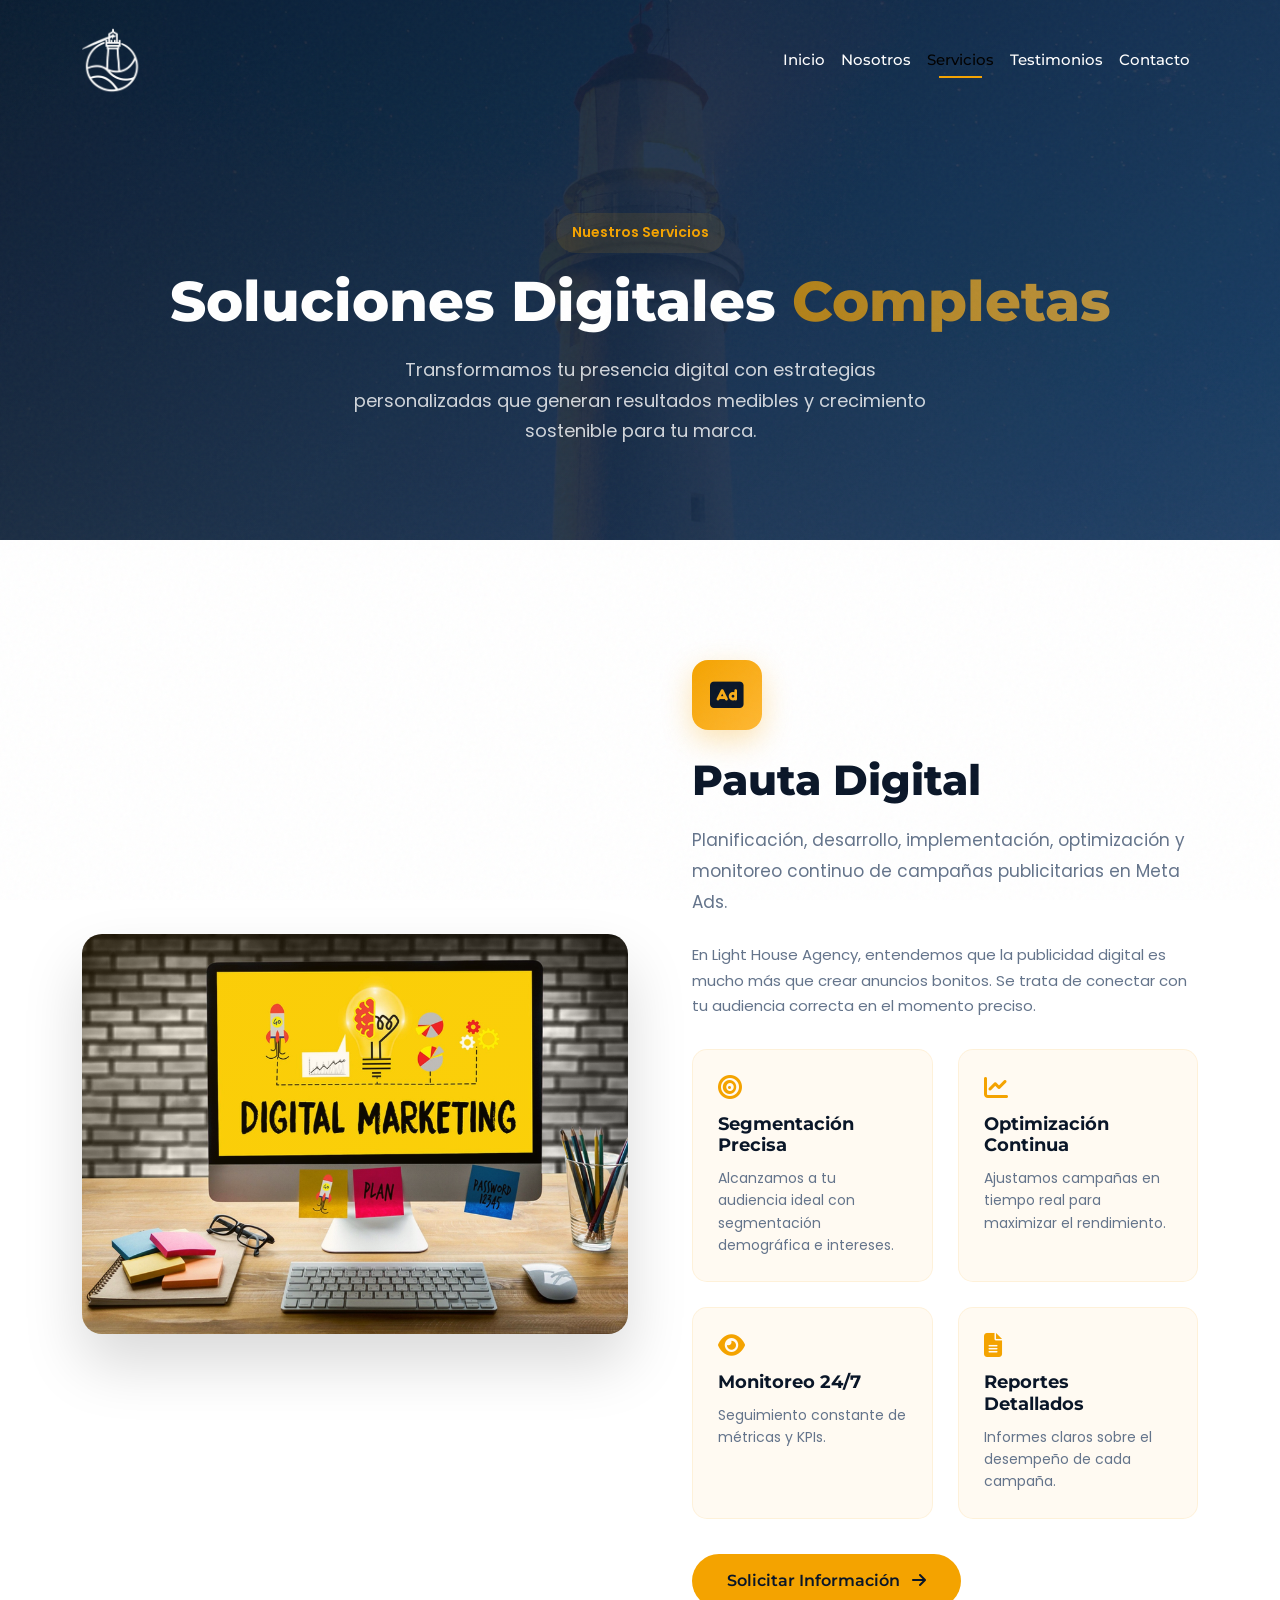
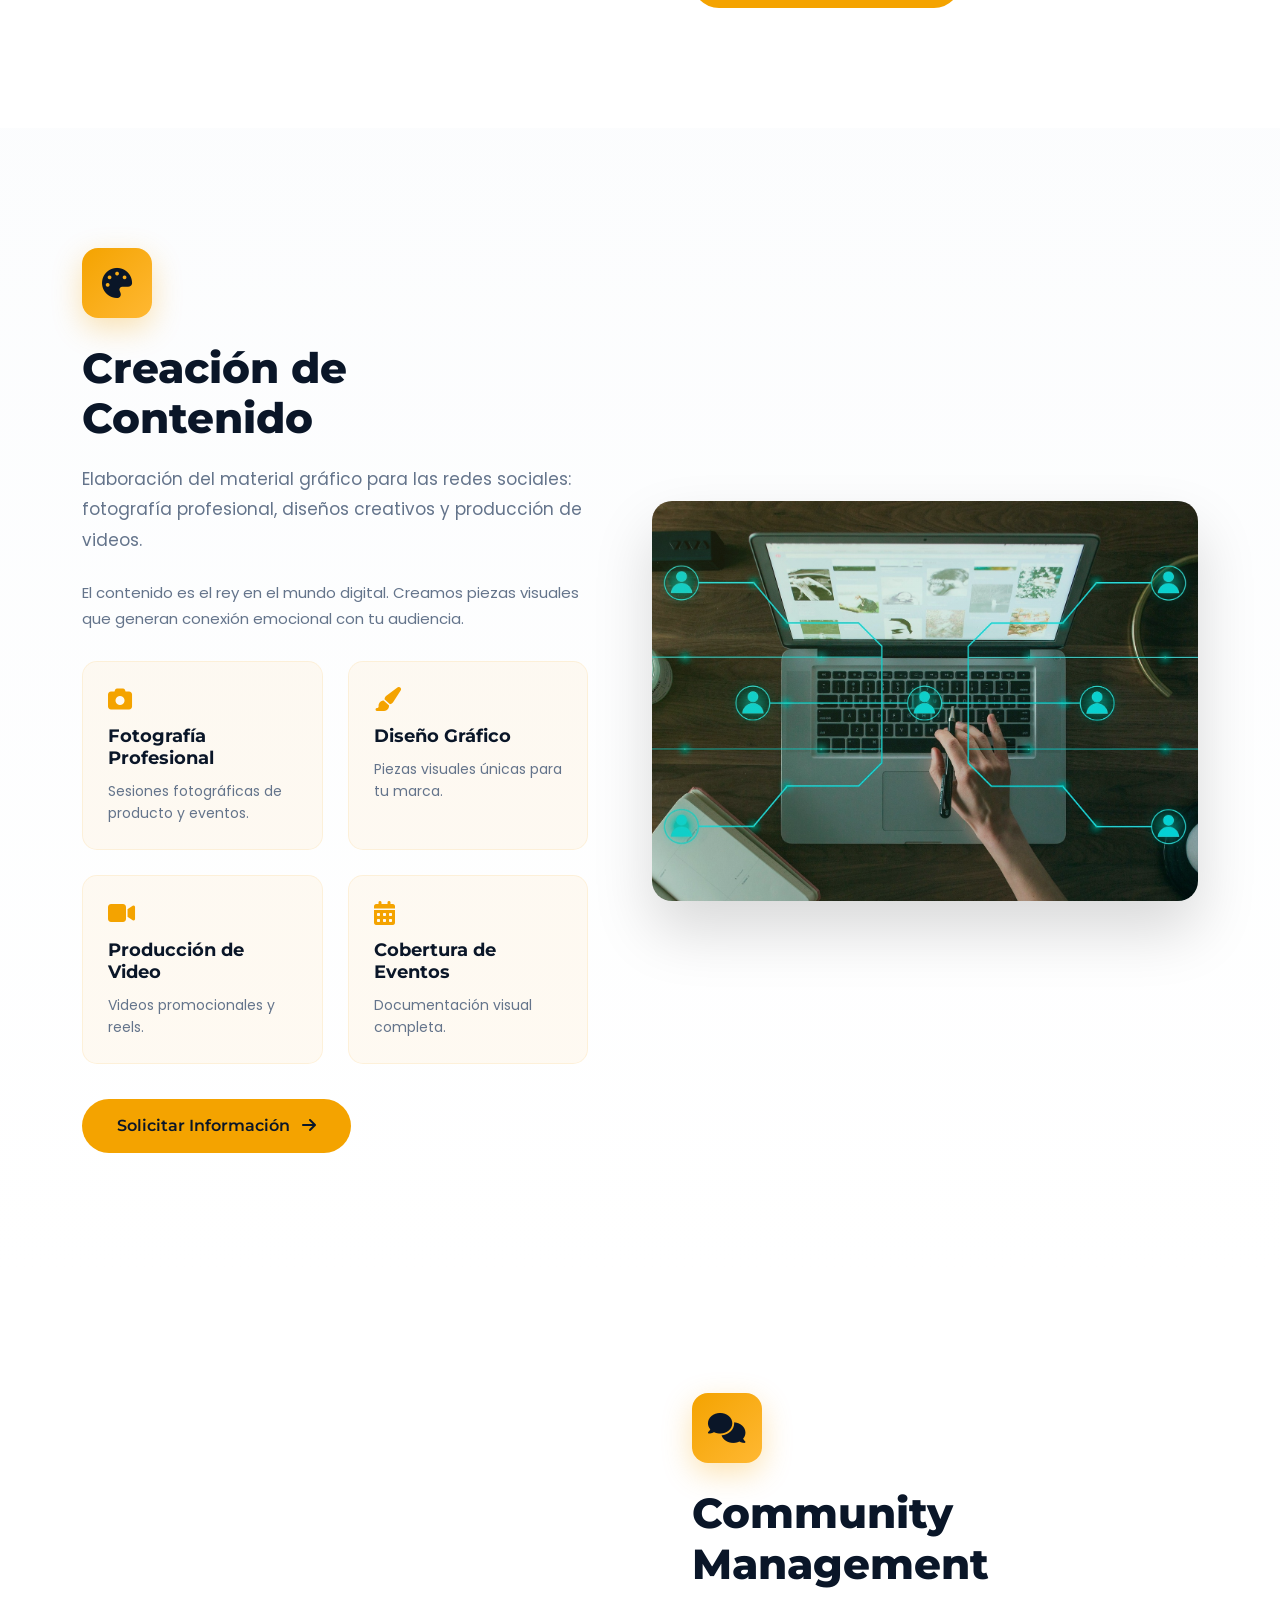
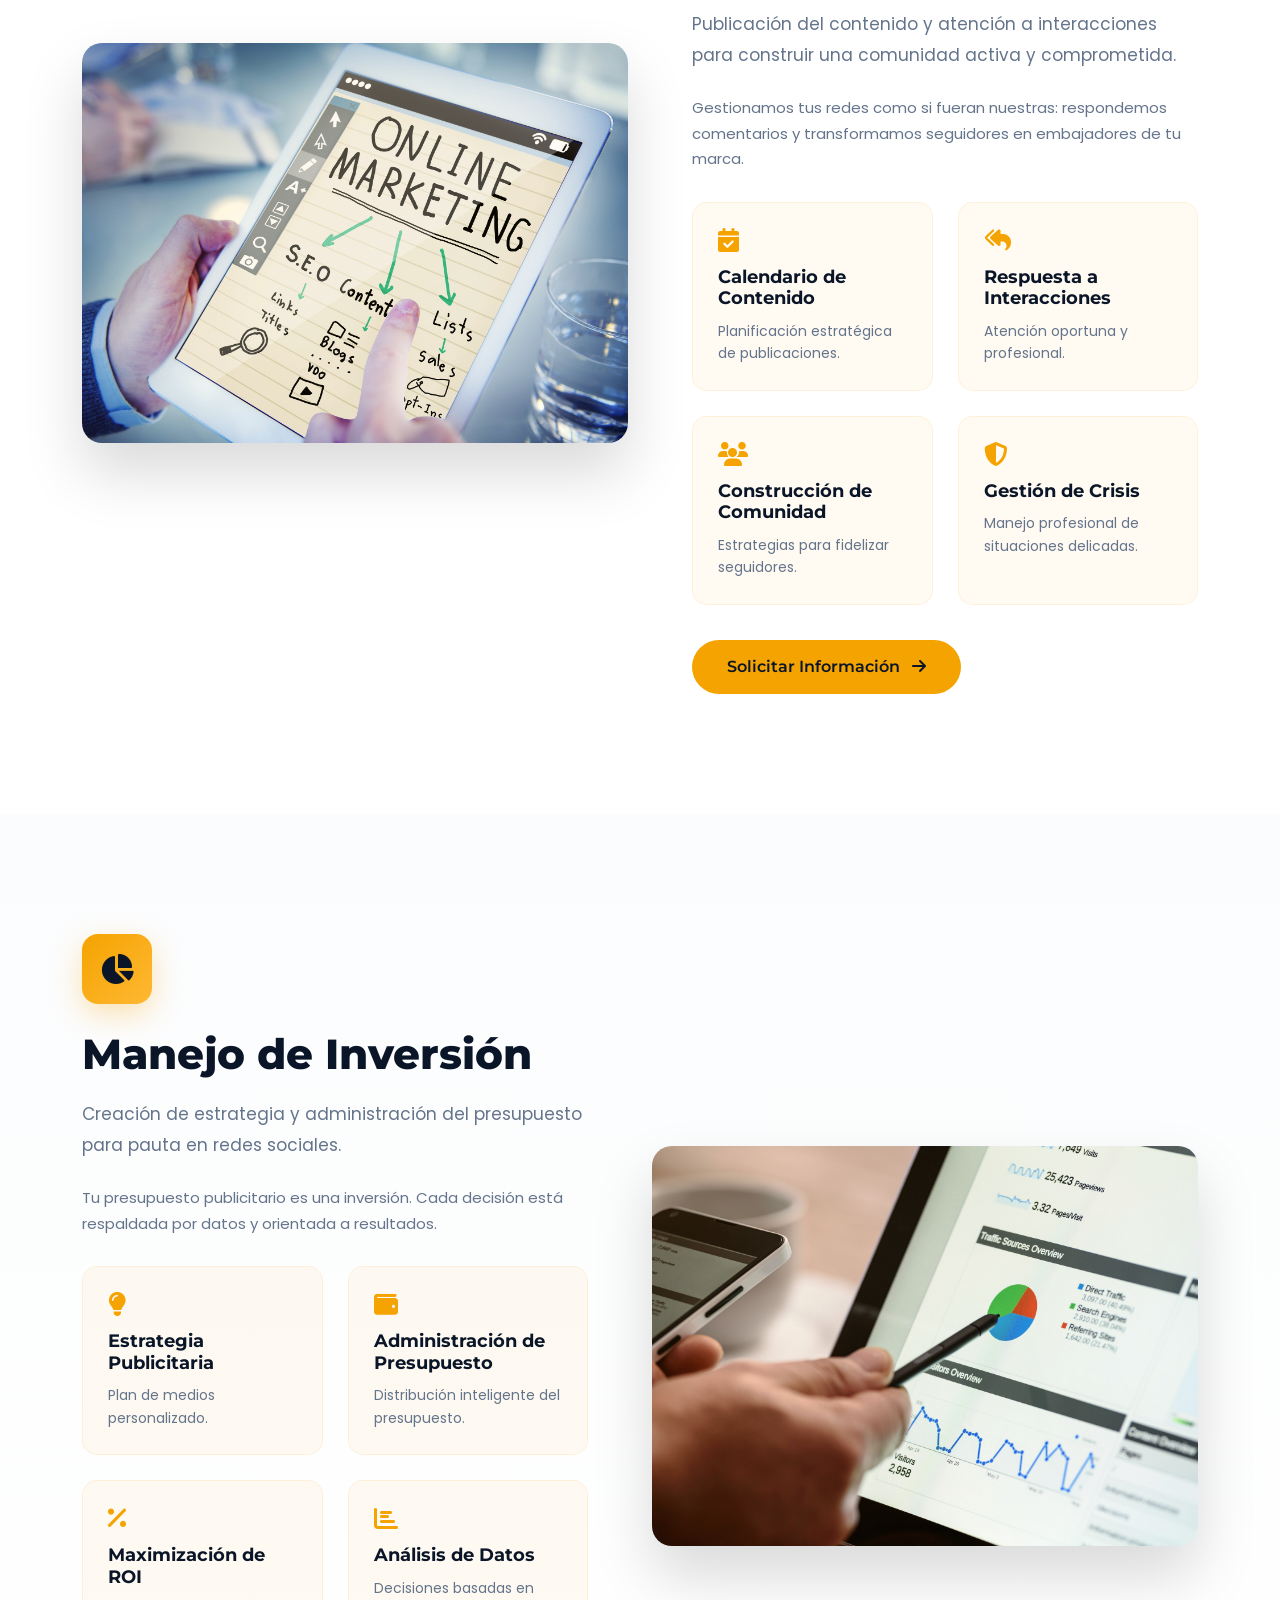
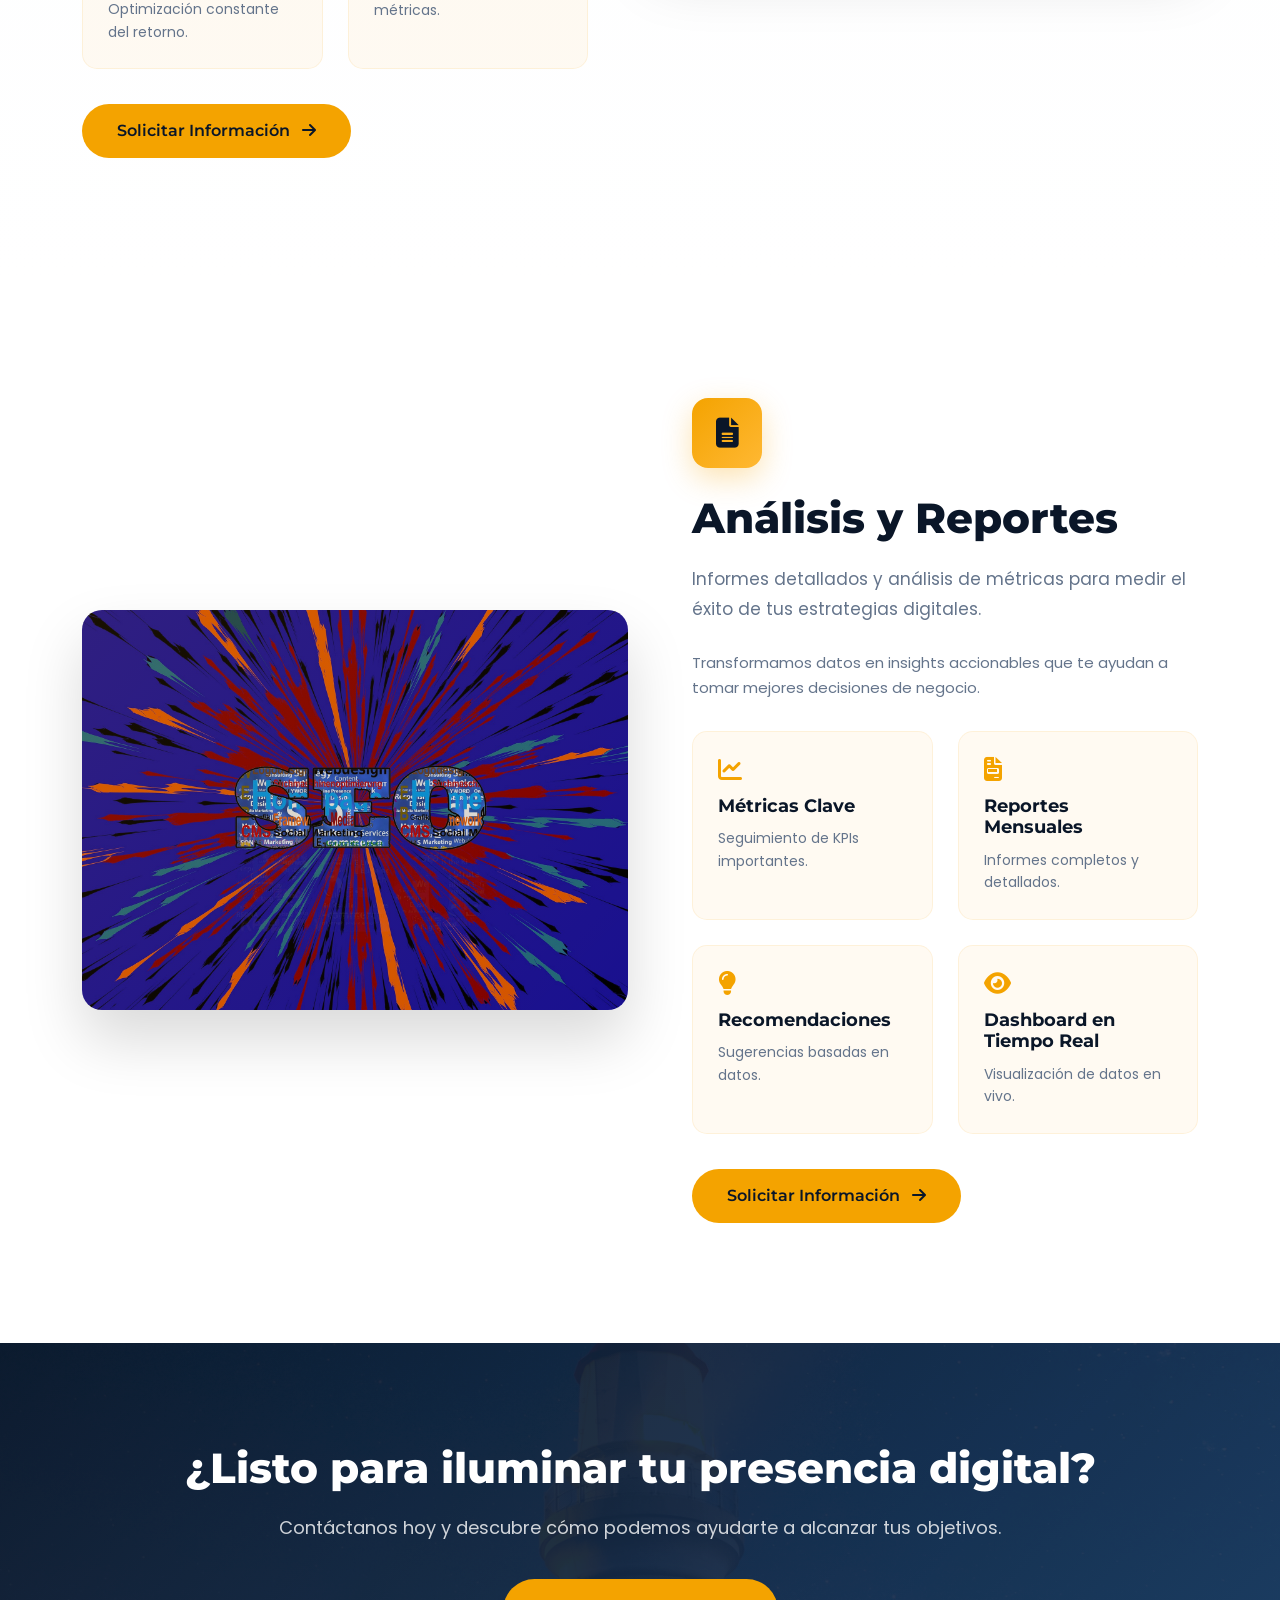
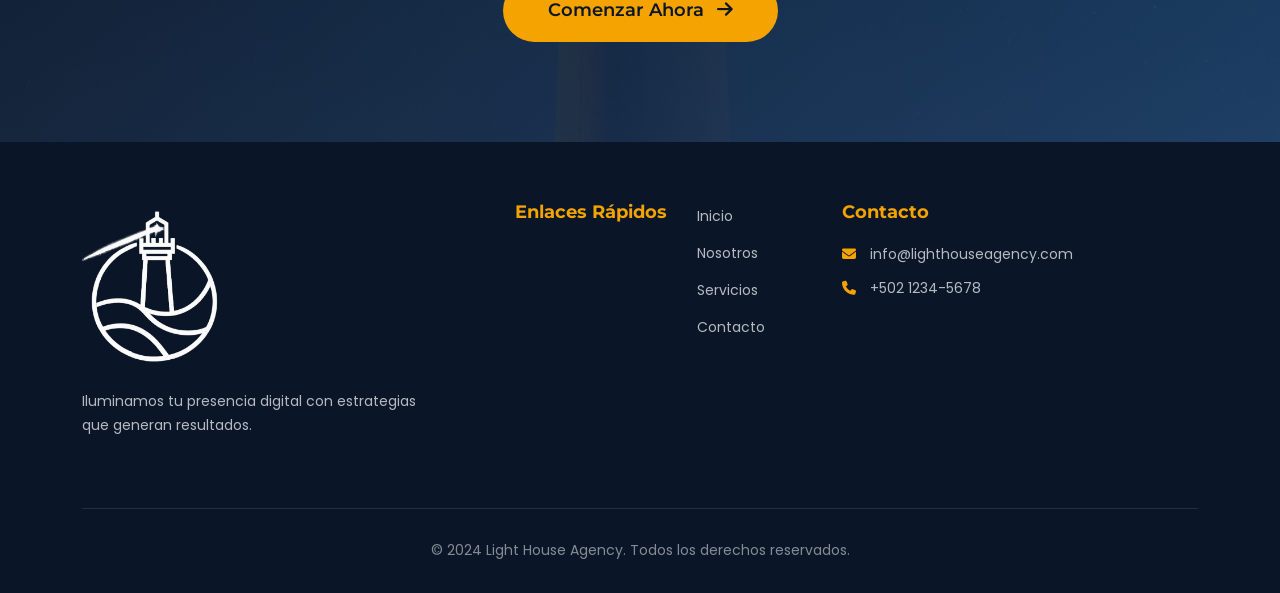
==== services.html @ 0717520d "Add files via upload" ====
<!DOCTYPE html>
<html lang="es">
<head>
    <meta charset="UTF-8">
    <meta name="viewport" content="width=device-width, initial-scale=1.0">
    <meta name="description" content="Light House Agency - Servicios de Marketing Digital. Pauta Digital, Creación de Contenido, Community Management y más.">
    <title>Nuestros Servicios | Light House Agency</title>
    
    <!-- Google Fonts -->
    <link rel="preconnect" href="https://fonts.googleapis.com">
    <link rel="preconnect" href="https://fonts.gstatic.com" crossorigin>
    <link href="https://fonts.googleapis.com/css2?family=Montserrat:wght@400;500;600;700;800&family=Poppins:wght@300;400;500;600&display=swap" rel="stylesheet">
    
    <!-- Bootstrap 5.3.2 -->
    <link href="https://cdn.jsdelivr.net/npm/bootstrap@5.3.2/dist/css/bootstrap.min.css" rel="stylesheet">
    
    <!-- Font Awesome -->
    <link rel="stylesheet" href="https://cdnjs.cloudflare.com/ajax/libs/font-awesome/6.5.1/css/all.min.css">
    
    <!-- Custom CSS -->
    <link rel="stylesheet" href="css/style.css">
    <link rel="stylesheet" href="css/services.css">
</head>
<body>
    <!-- Navigation -->
    <nav class="navbar navbar-expand-lg fixed-top scrolled">
        <div class="container">
            <a class="navbar-brand" href="index.html">
                <img src="img/logo transparente.png" alt="Light House Agency" class="logo-img">
                <div class="logo-glow-border"></div>
            </a>
            <button class="navbar-toggler" type="button" data-bs-toggle="collapse" data-bs-target="#navbarNav">
                <span class="navbar-toggler-icon"></span>
            </button>
            <div class="collapse navbar-collapse" id="navbarNav">
                <ul class="navbar-nav ms-auto">
                    <li class="nav-item"><a class="nav-link" href="index.html">Inicio</a></li>
                    <li class="nav-item"><a class="nav-link" href="index.html#about">Nosotros</a></li>
                    <li class="nav-item"><a class="nav-link active" href="services.html">Servicios</a></li>
                    <li class="nav-item"><a class="nav-link" href="index.html#testimonials">Testimonios</a></li>
                    <li class="nav-item"><a class="nav-link" href="index.html#contact">Contacto</a></li>
                </ul>
            </div>
        </div>
    </nav>

    <!-- Services Hero -->
    <section class="services-hero">
        <div class="services-hero-bg">
            <div class="hero-bg"></div>
        </div>
        <div class="container">
            <div class="services-hero-content">
                <span class="section-badge">Nuestros Servicios</span>
                <h1 class="services-hero-title">Soluciones Digitales <span class="text-gradient">Completas</span></h1>
                <p class="services-hero-description">
                    Transformamos tu presencia digital con estrategias personalizadas que generan resultados medibles y crecimiento sostenible para tu marca.
                </p>
            </div>
        </div>
    </section>

    <!-- Service 1: Pauta Digital -->
    <section id="pauta-digital" class="service-detail-section">
        <div class="container">
            <div class="row align-items-center">
                <div class="col-lg-6">
                    <div class="service-detail-image">
                        <img src="img/marketingdigital.jpg" alt="Pauta Digital">
                        <div class="service-detail-overlay"></div>
                    </div>
                </div>
                <div class="col-lg-6">
                    <div class="service-detail-content">
                        <div class="service-icon-badge">
                            <i class="fas fa-ad"></i>
                        </div>
                        <h2>Pauta Digital</h2>
                        <p class="service-intro">
                            Planificación, desarrollo, implementación, optimización y monitoreo continuo de campañas publicitarias en Meta Ads.
                        </p>
                        <div class="service-description-full">
                            <p>En Light House Agency, entendemos que la publicidad digital es mucho más que crear anuncios bonitos. Se trata de conectar con tu audiencia correcta en el momento preciso.</p>
                        </div>
                        <div class="service-features-grid">
                            <div class="feature-item">
                                <i class="fas fa-bullseye"></i>
                                <h4>Segmentación Precisa</h4>
                                <p>Alcanzamos a tu audiencia ideal con segmentación demográfica e intereses.</p>
                            </div>
                            <div class="feature-item">
                                <i class="fas fa-chart-line"></i>
                                <h4>Optimización Continua</h4>
                                <p>Ajustamos campañas en tiempo real para maximizar el rendimiento.</p>
                            </div>
                            <div class="feature-item">
                                <i class="fas fa-eye"></i>
                                <h4>Monitoreo 24/7</h4>
                                <p>Seguimiento constante de métricas y KPIs.</p>
                            </div>
                            <div class="feature-item">
                                <i class="fas fa-file-alt"></i>
                                <h4>Reportes Detallados</h4>
                                <p>Informes claros sobre el desempeño de cada campaña.</p>
                            </div>
                        </div>
                        <a href="index.html#contact" class="btn btn-primary-custom">
                            Solicitar Información <i class="fas fa-arrow-right ms-2"></i>
                        </a>
                    </div>
                </div>
            </div>
        </div>
    </section>

    <!-- Service 2: Creación de Contenido -->
    <section id="creacion-contenido" class="service-detail-section alt-bg">
        <div class="container">
            <div class="row align-items-center">
                <div class="col-lg-6 order-lg-2">
                    <div class="service-detail-image">
                        <img src="img/trabajopc.jpg" alt="Creación de Contenido">
                        <div class="service-detail-overlay"></div>
                    </div>
                </div>
                <div class="col-lg-6 order-lg-1">
                    <div class="service-detail-content">
                        <div class="service-icon-badge">
                            <i class="fas fa-palette"></i>
                        </div>
                        <h2>Creación de Contenido</h2>
                        <p class="service-intro">
                            Elaboración del material gráfico para las redes sociales: fotografía profesional, diseños creativos y producción de videos.
                        </p>
                        <div class="service-description-full">
                            <p>El contenido es el rey en el mundo digital. Creamos piezas visuales que generan conexión emocional con tu audiencia.</p>
                        </div>
                        <div class="service-features-grid">
                            <div class="feature-item">
                                <i class="fas fa-camera"></i>
                                <h4>Fotografía Profesional</h4>
                                <p>Sesiones fotográficas de producto y eventos.</p>
                            </div>
                            <div class="feature-item">
                                <i class="fas fa-paint-brush"></i>
                                <h4>Diseño Gráfico</h4>
                                <p>Piezas visuales únicas para tu marca.</p>
                            </div>
                            <div class="feature-item">
                                <i class="fas fa-video"></i>
                                <h4>Producción de Video</h4>
                                <p>Videos promocionales y reels.</p>
                            </div>
                            <div class="feature-item">
                                <i class="fas fa-calendar-alt"></i>
                                <h4>Cobertura de Eventos</h4>
                                <p>Documentación visual completa.</p>
                            </div>
                        </div>
                        <a href="index.html#contact" class="btn btn-primary-custom">
                            Solicitar Información <i class="fas fa-arrow-right ms-2"></i>
                        </a>
                    </div>
                </div>
            </div>
        </div>
    </section>

    <!-- Service 3: Community Management -->
    <section id="community-management" class="service-detail-section">
        <div class="container">
            <div class="row align-items-center">
                <div class="col-lg-6">
                    <div class="service-detail-image">
                        <img src="img/online.jpg" alt="Community Management">
                        <div class="service-detail-overlay"></div>
                    </div>
                </div>
                <div class="col-lg-6">
                    <div class="service-detail-content">
                        <div class="service-icon-badge">
                            <i class="fas fa-comments"></i>
                        </div>
                        <h2>Community Management</h2>
                        <p class="service-intro">
                            Publicación del contenido y atención a interacciones para construir una comunidad activa y comprometida.
                        </p>
                        <div class="service-description-full">
                            <p>Gestionamos tus redes como si fueran nuestras: respondemos comentarios y transformamos seguidores en embajadores de tu marca.</p>
                        </div>
                        <div class="service-features-grid">
                            <div class="feature-item">
                                <i class="fas fa-calendar-check"></i>
                                <h4>Calendario de Contenido</h4>
                                <p>Planificación estratégica de publicaciones.</p>
                            </div>
                            <div class="feature-item">
                                <i class="fas fa-reply-all"></i>
                                <h4>Respuesta a Interacciones</h4>
                                <p>Atención oportuna y profesional.</p>
                            </div>
                            <div class="feature-item">
                                <i class="fas fa-users"></i>
                                <h4>Construcción de Comunidad</h4>
                                <p>Estrategias para fidelizar seguidores.</p>
                            </div>
                            <div class="feature-item">
                                <i class="fas fa-shield-alt"></i>
                                <h4>Gestión de Crisis</h4>
                                <p>Manejo profesional de situaciones delicadas.</p>
                            </div>
                        </div>
                        <a href="index.html#contact" class="btn btn-primary-custom">
                            Solicitar Información <i class="fas fa-arrow-right ms-2"></i>
                        </a>
                    </div>
                </div>
            </div>
        </div>
    </section>

    <!-- Service 4: Manejo de Inversión -->
    <section id="manejo-inversion" class="service-detail-section alt-bg">
        <div class="container">
            <div class="row align-items-center">
                <div class="col-lg-6 order-lg-2">
                    <div class="service-detail-image">
                        <img src="img/estadisticas.jpg" alt="Manejo de Inversión">
                        <div class="service-detail-overlay"></div>
                    </div>
                </div>
                <div class="col-lg-6 order-lg-1">
                    <div class="service-detail-content">
                        <div class="service-icon-badge">
                            <i class="fas fa-chart-pie"></i>
                        </div>
                        <h2>Manejo de Inversión</h2>
                        <p class="service-intro">
                            Creación de estrategia y administración del presupuesto para pauta en redes sociales.
                        </p>
                        <div class="service-description-full">
                            <p>Tu presupuesto publicitario es una inversión. Cada decisión está respaldada por datos y orientada a resultados.</p>
                        </div>
                        <div class="service-features-grid">
                            <div class="feature-item">
                                <i class="fas fa-lightbulb"></i>
                                <h4>Estrategia Publicitaria</h4>
                                <p>Plan de medios personalizado.</p>
                            </div>
                            <div class="feature-item">
                                <i class="fas fa-wallet"></i>
                                <h4>Administración de Presupuesto</h4>
                                <p>Distribución inteligente del presupuesto.</p>
                            </div>
                            <div class="feature-item">
                                <i class="fas fa-percentage"></i>
                                <h4>Maximización de ROI</h4>
                                <p>Optimización constante del retorno.</p>
                            </div>
                            <div class="feature-item">
                                <i class="fas fa-chart-bar"></i>
                                <h4>Análisis de Datos</h4>
                                <p>Decisiones basadas en métricas.</p>
                            </div>
                        </div>
                        <a href="index.html#contact" class="btn btn-primary-custom">
                            Solicitar Información <i class="fas fa-arrow-right ms-2"></i>
                        </a>
                    </div>
                </div>
            </div>
        </div>
    </section>

    <!-- Service 5: Análisis y Reportes -->
    <section id="analisis-reportes" class="service-detail-section">
        <div class="container">
            <div class="row align-items-center">
                <div class="col-lg-6">
                    <div class="service-detail-image">
                        <img src="img/imagenSEO.jpg" alt="Análisis y Reportes">
                        <div class="service-detail-overlay"></div>
                    </div>
                </div>
                <div class="col-lg-6">
                    <div class="service-detail-content">
                        <div class="service-icon-badge">
                            <i class="fas fa-file-alt"></i>
                        </div>
                        <h2>Análisis y Reportes</h2>
                        <p class="service-intro">
                            Informes detallados y análisis de métricas para medir el éxito de tus estrategias digitales.
                        </p>
                        <div class="service-description-full">
                            <p>Transformamos datos en insights accionables que te ayudan a tomar mejores decisiones de negocio.</p>
                        </div>
                        <div class="service-features-grid">
                            <div class="feature-item">
                                <i class="fas fa-chart-line"></i>
                                <h4>Métricas Clave</h4>
                                <p>Seguimiento de KPIs importantes.</p>
                            </div>
                            <div class="feature-item">
                                <i class="fas fa-file-invoice"></i>
                                <h4>Reportes Mensuales</h4>
                                <p>Informes completos y detallados.</p>
                            </div>
                            <div class="feature-item">
                                <i class="fas fa-lightbulb"></i>
                                <h4>Recomendaciones</h4>
                                <p>Sugerencias basadas en datos.</p>
                            </div>
                            <div class="feature-item">
                                <i class="fas fa-eye"></i>
                                <h4>Dashboard en Tiempo Real</h4>
                                <p>Visualización de datos en vivo.</p>
                            </div>
                        </div>
                        <a href="index.html#contact" class="btn btn-primary-custom">
                            Solicitar Información <i class="fas fa-arrow-right ms-2"></i>
                        </a>
                    </div>
                </div>
            </div>
        </div>
    </section>

    <!-- CTA Section -->
    <section class="services-cta">
        <div class="services-cta-bg">
            <div class="hero-bg"></div>
        </div>
        <div class="container">
            <div class="services-cta-content">
                <h2>¿Listo para iluminar tu presencia digital?</h2>
                <p>Contáctanos hoy y descubre cómo podemos ayudarte a alcanzar tus objetivos.</p>
                <a href="index.html#contact" class="btn btn-primary-custom btn-lg">
                    Comenzar Ahora <i class="fas fa-arrow-right ms-2"></i>
                </a>
            </div>
        </div>
    </section>

    <!-- Footer -->
    <footer class="footer">
        <div class="container">
            <div class="row">
                <div class="col-lg-4">
                    <div class="footer-brand">
                        <img src="img/logo transparente.png" alt="Light House Agency">
                        <p>Iluminamos tu presencia digital con estrategias que generan resultados.</p>
                    </div>
                </div>
                <div class="col-lg-4">
                    <div class="footer-links">
                        <h4>Enlaces Rápidos</h4>
                        <ul>
                            <li><a href="index.html">Inicio</a></li>
                            <li><a href="index.html#about">Nosotros</a></li>
                            <li><a href="services.html">Servicios</a></li>
                            <li><a href="index.html#contact">Contacto</a></li>
                        </ul>
                    </div>
                </div>
                <div class="col-lg-4">
                    <div class="footer-contact">
                        <h4>Contacto</h4>
                        <p><i class="fas fa-envelope"></i> info@lighthouseagency.com</p>
                        <p><i class="fas fa-phone"></i> +502 1234-5678</p>
                    </div>
                </div>
            </div>
            <div class="footer-bottom">
                <p>&copy; 2024 Light House Agency. Todos los derechos reservados.</p>
            </div>
        </div>
    </footer>

    <!-- Bootstrap JS -->
    <script src="https://cdn.jsdelivr.net/npm/bootstrap@5.3.2/dist/js/bootstrap.bundle.min.js"></script>
    
    <!-- Custom JS -->
    <script src="js/main.js"></script>
</body>
</html>
---- css/style.css ----
/* ===================================
   Light House Agency - Styles
   Carrusel Servicios con Scroll Pinned
   Efectos Visuales de Alto Impacto
   =================================== */

/* CSS Variables */
:root {
    --color-white: #FFFFFF;
    --color-light: #F8FAFC;
    --color-blue-dark: #0A1628;
    --color-blue: #1E3A5F;
    --color-blue-light: #2D5A87;
    --color-yellow: #F4A300;
    --color-yellow-light: #FFB833;
    --color-gray: #64748B;
    --color-gray-light: #E2E8F0;
    
    --font-primary: 'Montserrat', sans-serif;
    --font-secondary: 'Poppins', sans-serif;
    
    --shadow-card: 0 10px 40px rgba(0, 0, 0, 0.1);
    --shadow-hover: 0 20px 60px rgba(0, 0, 0, 0.15);
    --shadow-glow: 0 0 40px rgba(244, 163, 0, 0.4);
    
    --transition: all 0.6s cubic-bezier(0.25, 0.46, 0.45, 0.94);
    --transition-fast: all 0.3s cubic-bezier(0.25, 0.46, 0.45, 0.94);
}

/* Reset */
* {
    margin: 0;
    padding: 0;
    box-sizing: border-box;
}

html {
    scroll-behavior: smooth;
}

body {
    font-family: var(--font-secondary);
    font-size: 16px;
    line-height: 1.7;
    color: var(--color-blue-dark);
    background-color: var(--color-white);
    overflow-x: hidden;
}

h1, h2, h3, h4, h5, h6 {
    font-family: var(--font-primary);
    font-weight: 700;
    line-height: 1.2;
}

a {
    text-decoration: none;
    color: inherit;
    transition: var(--transition);
}

img {
    max-width: 100%;
    height: auto;
}

/* ===================================
   Preloader Premium
   =================================== */
#preloader {
    position: fixed;
    top: 0;
    left: 0;
    width: 100%;
    height: 100%;
    background: var(--color-blue-dark);
    display: flex;
    flex-direction: column;
    align-items: center;
    justify-content: center;
    z-index: 9999;
    transition: opacity 0.8s ease, visibility 0.8s ease;
}

#preloader.hidden {
    opacity: 0;
    visibility: hidden;
}

.preloader-content {
    text-align: center;
}

.preloader-logo {
    width: 120px;
    height: 120px;
    margin-bottom: 30px;
    position: relative;
    animation: pulse-glow 2s ease-in-out infinite;
}

.preloader-light-beam {
    position: absolute;
    top: 50%;
    left: 50%;
    width: 200px;
    height: 200px;
    transform: translate(-50%, -50%);
    background: radial-gradient(ellipse at center, rgba(244, 163, 0, 0.3) 0%, transparent 70%);
    animation: light-pulse 2s ease-in-out infinite;
}

@keyframes light-pulse {
    0%, 100% { transform: translate(-50%, -50%) scale(0.8); opacity: 0.5; }
    50% { transform: translate(-50%, -50%) scale(1.2); opacity: 1; }
}

@keyframes pulse-glow {
    0%, 100% { filter: drop-shadow(0 0 20px rgba(244, 163, 0, 0.5)); }
    50% { filter: drop-shadow(0 0 40px rgba(244, 163, 0, 0.8)); }
}

.loader {
    width: 60px;
    height: 60px;
    position: relative;
}

.loader::before,
.loader::after {
    content: '';
    position: absolute;
    border-radius: 50%;
    animation: loader-spin 1.5s ease-in-out infinite;
}

.loader::before {
    width: 100%;
    height: 100%;
    border: 3px solid transparent;
    border-top-color: var(--color-yellow);
    border-right-color: var(--color-yellow);
}

.loader::after {
    width: 70%;
    height: 70%;
    top: 15%;
    left: 15%;
    border: 3px solid transparent;
    border-bottom-color: var(--color-yellow-light);
    border-left-color: var(--color-yellow-light);
    animation-direction: reverse;
}

@keyframes loader-spin {
    to { transform: rotate(360deg); }
}

.preloader-text {
    margin-top: 30px;
    font-family: var(--font-primary);
    font-size: 14px;
    color: rgba(255, 255, 255, 0.6);
    letter-spacing: 3px;
    text-transform: uppercase;
    overflow: hidden;
}

.preloader-text span {
    display: inline-block;
    animation: text-wave 1.5s ease-in-out infinite;
}

.preloader-text span:nth-child(1) { animation-delay: 0s; }
.preloader-text span:nth-child(2) { animation-delay: 0.1s; }
.preloader-text span:nth-child(3) { animation-delay: 0.2s; }
.preloader-text span:nth-child(4) { animation-delay: 0.3s; }
.preloader-text span:nth-child(5) { animation-delay: 0.4s; }
.preloader-text span:nth-child(6) { animation-delay: 0.5s; }
.preloader-text span:nth-child(7) { animation-delay: 0.6s; }
.preloader-text span:nth-child(8) { animation-delay: 0.7s; }
.preloader-text span:nth-child(9) { animation-delay: 0.8s; }
.preloader-text span:nth-child(10) { animation-delay: 0.9s; }

@keyframes text-wave {
    0%, 100% { transform: translateY(0); opacity: 0.5; }
    50% { transform: translateY(-5px); opacity: 1; }
}

/* Progress Bar */
.preloader-progress {
    width: 200px;
    height: 2px;
    background: rgba(255, 255, 255, 0.1);
    border-radius: 2px;
    margin-top: 20px;
    overflow: hidden;
}

.preloader-progress-bar {
    height: 100%;
    background: linear-gradient(90deg, var(--color-yellow), var(--color-yellow-light));
    width: 0%;
    animation: progress-fill 2s ease-out forwards;
}

@keyframes progress-fill {
    to { width: 100%; }
}

/* ===================================
   Navigation
   =================================== */
.navbar {
    padding: 20px 0;
    transition: var(--transition);
    background: transparent;
}

.navbar.scrolled {
    background: rgba(255, 255, 255, 0.95);
    backdrop-filter: blur(10px);
    box-shadow: 0 2px 20px rgba(0, 0, 0, 0.1);
    padding: 15px 0;
}

/* Logo con resplandor dorado cuando scrolled */
.navbar-brand {
    position: relative;
    display: inline-block;
}

.logo-img {
    height: 70px;
    width: auto;
    transition: all 0.3s ease;
    position: relative;
    z-index: 2;
}

.navbar.scrolled .logo-img {
    height: 55px;
}

/* Resplandor dorado en el logo cuando scrolled */
.logo-glow-border {
    position: absolute;
    top: 50%;
    left: 50%;
    transform: translate(-50%, -50%);
    width: 100%;
    height: 100%;
    border-radius: 10px;
    opacity: 0;
    transition: opacity 0.3s ease;
    pointer-events: none;
    z-index: 1;
}

.navbar.scrolled .logo-glow-border {
    opacity: 1;
    box-shadow: 
        0 0 15px rgba(244, 163, 0, 0.6),
        0 0 30px rgba(244, 163, 0, 0.4),
        0 0 45px rgba(244, 163, 0, 0.2);
    animation: logo-glow-pulse 2s ease-in-out infinite;
}

@keyframes logo-glow-pulse {
    0%, 100% {
        box-shadow: 
            0 0 15px rgba(244, 163, 0, 0.6),
            0 0 30px rgba(244, 163, 0, 0.4),
            0 0 45px rgba(244, 163, 0, 0.2);
    }
    50% {
        box-shadow: 
            0 0 20px rgba(244, 163, 0, 0.8),
            0 0 40px rgba(244, 163, 0, 0.5),
            0 0 60px rgba(244, 163, 0, 0.3);
    }
}

/* Filtro dorado en el logo cuando scrolled + cambio a negro */
.navbar.scrolled .logo-img {
    filter: brightness(0) contrast(1.2) drop-shadow(0 0 8px rgba(244, 163, 0, 0.8)) drop-shadow(0 0 15px rgba(244, 163, 0, 0.5));
}

.navbar-nav .nav-link {
    font-family: var(--font-primary);
    font-weight: 500;
    font-size: 15px;
    color: var(--color-white);
    padding: 10px 20px;
    position: relative;
}

.navbar.scrolled .navbar-nav .nav-link {
    color: var(--color-blue-dark);
}

.navbar-nav .nav-link::after {
    content: '';
    position: absolute;
    bottom: 5px;
    left: 20px;
    right: 20px;
    height: 2px;
    background: var(--color-yellow);
    transform: scaleX(0);
    transition: var(--transition);
}

.navbar-nav .nav-link:hover::after,
.navbar-nav .nav-link.active::after {
    transform: scaleX(1);
}

.navbar-toggler {
    border: none;
    padding: 10px;
}

.navbar-toggler:focus {
    box-shadow: none;
}

/* ===================================
   DROPDOWN NAV - Efecto desplegable
   =================================== */
.dropdown-nav {
    position: relative;
}

.dropdown-toggle-nav {
    display: flex;
    align-items: center;
    gap: 6px;
    cursor: pointer;
}

.dropdown-indicator-nav {
    font-size: 10px;
    transition: transform 0.3s ease;
}

.dropdown-nav:hover .dropdown-indicator-nav {
    transform: rotate(180deg);
}

.dropdown-menu-nav {
    position: absolute;
    top: 100%;
    right: 0;
    left: auto;
    min-width: 220px;
    background: rgba(255, 255, 255, 0.98);
    backdrop-filter: blur(20px);
    border-radius: 12px;
    padding: 0;
    margin: 0;
    list-style: none;
    opacity: 0;
    visibility: hidden;
    transform: translateY(10px);
    transition: all 0.3s ease;
    box-shadow: 0 15px 40px rgba(0, 0, 0, 0.15);
    border: 1px solid rgba(244, 163, 0, 0.2);
    z-index: 1000;
    overflow: hidden;
}

/* Dropdown cuando NO está scrolled (fondo oscuro) */
.navbar:not(.scrolled) .dropdown-menu-nav {
    background: rgba(10, 22, 40, 0.95);
    border-color: rgba(244, 163, 0, 0.3);
}

.dropdown-nav:hover .dropdown-menu-nav {
    opacity: 1;
    visibility: visible;
    transform: translateY(0);
}

.dropdown-menu-nav li {
    opacity: 0;
    transform: translateX(-15px);
    transition: all 0.3s ease;
}

.dropdown-nav:hover .dropdown-menu-nav li {
    opacity: 1;
    transform: translateX(0);
}

.dropdown-nav:hover .dropdown-menu-nav li:nth-child(1) { transition-delay: 0.05s; }
.dropdown-nav:hover .dropdown-menu-nav li:nth-child(2) { transition-delay: 0.1s; }
.dropdown-nav:hover .dropdown-menu-nav li:nth-child(3) { transition-delay: 0.15s; }
.dropdown-nav:hover .dropdown-menu-nav li:nth-child(4) { transition-delay: 0.2s; }
.dropdown-nav:hover .dropdown-menu-nav li:nth-child(5) { transition-delay: 0.25s; }

.dropdown-menu-nav li a {
    display: flex;
    align-items: center;
    gap: 12px;
    padding: 12px 20px;
    color: var(--color-blue-dark);
    font-size: 14px;
    font-weight: 500;
    transition: all 0.3s ease;
    position: relative;
}

.navbar:not(.scrolled) .dropdown-menu-nav li a {
    color: rgba(255, 255, 255, 0.8);
}

.dropdown-menu-nav li a i {
    font-size: 14px;
    color: var(--color-yellow);
    width: 20px;
    text-align: center;
}

.dropdown-menu-nav li a:hover {
    background: rgba(244, 163, 0, 0.1);
    color: var(--color-yellow);
    padding-left: 25px;
}

.dropdown-menu-nav li a::before {
    content: '';
    position: absolute;
    left: 0;
    top: 0;
    width: 3px;
    height: 100%;
    background: var(--color-yellow);
    transform: scaleY(0);
    transition: transform 0.3s ease;
}

.dropdown-menu-nav li a:hover::before {
    transform: scaleY(1);
}

/* Separador entre items */
.dropdown-menu-nav li:not(:last-child) a {
    border-bottom: 1px solid rgba(244, 163, 0, 0.1);
}

.navbar:not(.scrolled) .dropdown-menu-nav li:not(:last-child) a {
    border-bottom-color: rgba(255, 255, 255, 0.1);
}

/* Responsive dropdown */
@media (max-width: 992px) {
    .dropdown-menu-nav {
        position: static;
        width: 100%;
        opacity: 1;
        visibility: visible;
        transform: none;
        max-height: 0;
        overflow: hidden;
        transition: max-height 0.3s ease;
        box-shadow: none;
        border: none;
        border-radius: 0;
        background: transparent !important;
        padding-left: 20px;
    }
    
    .dropdown-nav.open .dropdown-menu-nav {
        max-height: 500px;
    }
    
    .dropdown-menu-nav li {
        opacity: 1;
        transform: none;
    }
    
    .dropdown-menu-nav li a {
        color: var(--color-white) !important;
        padding: 10px 15px;
    }
    
    .navbar.scrolled .dropdown-menu-nav li a {
        color: var(--color-blue-dark) !important;
    }
}

/* ===================================
   Hero Section - Efectos Premium
   =================================== */
.hero-section {
    position: relative;
    min-height: 100vh;
    background: linear-gradient(135deg, var(--color-blue-dark) 0%, var(--color-blue) 100%);
    overflow: hidden;
}

/* Aurora Effect */
.aurora-container {
    position: absolute;
    top: 0;
    left: 0;
    width: 100%;
    height: 100%;
    z-index: 0;
    overflow: hidden;
    pointer-events: none;
}

.aurora {
    position: absolute;
    width: 200%;
    height: 200%;
    top: -50%;
    left: -50%;
    background: 
        radial-gradient(ellipse at 20% 50%, rgba(244, 163, 0, 0.15) 0%, transparent 50%),
        radial-gradient(ellipse at 80% 20%, rgba(30, 58, 95, 0.2) 0%, transparent 40%),
        radial-gradient(ellipse at 60% 80%, rgba(244, 163, 0, 0.1) 0%, transparent 45%);
    animation: aurora-move 15s ease-in-out infinite;
}

@keyframes aurora-move {
    0%, 100% { transform: translate(0, 0) rotate(0deg); }
    25% { transform: translate(5%, 5%) rotate(5deg); }
    50% { transform: translate(-5%, 10%) rotate(-5deg); }
    75% { transform: translate(10%, -5%) rotate(3deg); }
}

.aurora-2 {
    animation-delay: -5s;
    opacity: 0.7;
}

/* Floating Orbs */
.floating-orbs {
    position: absolute;
    top: 0;
    left: 0;
    width: 100%;
    height: 100%;
    z-index: 1;
    pointer-events: none;
}

.orb {
    position: absolute;
    border-radius: 50%;
    filter: blur(60px);
    animation: float-orb 20s ease-in-out infinite;
}

.orb-1 {
    width: 400px;
    height: 400px;
    background: radial-gradient(circle, rgba(244, 163, 0, 0.3) 0%, transparent 70%);
    top: 10%;
    left: 10%;
    animation-delay: 0s;
}

.orb-2 {
    width: 300px;
    height: 300px;
    background: radial-gradient(circle, rgba(30, 58, 95, 0.4) 0%, transparent 70%);
    top: 60%;
    right: 10%;
    animation-delay: -5s;
}

.orb-3 {
    width: 250px;
    height: 250px;
    background: radial-gradient(circle, rgba(244, 163, 0, 0.2) 0%, transparent 70%);
    bottom: 10%;
    left: 30%;
    animation-delay: -10s;
}

.orb-4 {
    width: 200px;
    height: 200px;
    background: radial-gradient(circle, rgba(255, 184, 51, 0.25) 0%, transparent 70%);
    top: 30%;
    right: 30%;
    animation-delay: -15s;
}

@keyframes float-orb {
    0%, 100% { transform: translate(0, 0) scale(1); }
    25% { transform: translate(50px, -30px) scale(1.1); }
    50% { transform: translate(-30px, 50px) scale(0.9); }
    75% { transform: translate(-50px, -20px) scale(1.05); }
}

/* Light Beams */
.light-beams {
    position: absolute;
    top: 0;
    right: 10%;
    width: 300px;
    height: 100%;
    z-index: 1;
    pointer-events: none;
    overflow: hidden;
}

.light-beam {
    position: absolute;
    width: 2px;
    height: 100%;
    background: linear-gradient(to bottom, transparent, rgba(244, 163, 0, 0.3), transparent);
    animation: beam-sweep 8s ease-in-out infinite;
}

.light-beam:nth-child(1) { left: 20%; animation-delay: 0s; }
.light-beam:nth-child(2) { left: 40%; animation-delay: -2s; }
.light-beam:nth-child(3) { left: 60%; animation-delay: -4s; }
.light-beam:nth-child(4) { left: 80%; animation-delay: -6s; }

@keyframes beam-sweep {
    0%, 100% { opacity: 0; transform: translateY(-100%); }
    50% { opacity: 1; transform: translateY(100%); }
}

/* Floating Particles (Burbujas) - Reemplaza Particle Network */
.floating-particles-bg {
    position: absolute;
    top: 0;
    left: 0;
    width: 100%;
    height: 100%;
    z-index: 2;
    pointer-events: none;
    overflow: hidden;
}

.floating-particle {
    position: absolute;
    width: 6px;
    height: 6px;
    background: rgba(244, 163, 0, 0.5);
    border-radius: 50%;
    animation: particle-float-up 12s ease-in-out infinite;
    box-shadow: 0 0 10px rgba(244, 163, 0, 0.3);
}

.floating-particle:nth-child(1) { left: 5%; top: 80%; animation-delay: 0s; width: 8px; height: 8px; }
.floating-particle:nth-child(2) { left: 15%; top: 70%; animation-delay: -1s; width: 5px; height: 5px; }
.floating-particle:nth-child(3) { left: 25%; top: 90%; animation-delay: -2s; width: 7px; height: 7px; }
.floating-particle:nth-child(4) { left: 35%; top: 75%; animation-delay: -3s; width: 4px; height: 4px; }
.floating-particle:nth-child(5) { left: 45%; top: 85%; animation-delay: -4s; width: 9px; height: 9px; }
.floating-particle:nth-child(6) { left: 55%; top: 95%; animation-delay: -5s; width: 6px; height: 6px; }
.floating-particle:nth-child(7) { left: 65%; top: 80%; animation-delay: -6s; width: 5px; height: 5px; }
.floating-particle:nth-child(8) { left: 75%; top: 70%; animation-delay: -7s; width: 8px; height: 8px; }
.floating-particle:nth-child(9) { left: 85%; top: 90%; animation-delay: -8s; width: 4px; height: 4px; }
.floating-particle:nth-child(10) { left: 10%; top: 60%; animation-delay: -9s; width: 6px; height: 6px; }
.floating-particle:nth-child(11) { left: 50%; top: 65%; animation-delay: -10s; width: 7px; height: 7px; }
.floating-particle:nth-child(12) { left: 90%; top: 85%; animation-delay: -11s; width: 5px; height: 5px; }

@keyframes particle-float-up {
    0% {
        transform: translateY(0) scale(1);
        opacity: 0;
    }
    10% {
        opacity: 0.6;
    }
    50% {
        transform: translateY(-50vh) scale(1.2);
        opacity: 0.8;
    }
    90% {
        opacity: 0.4;
    }
    100% {
        transform: translateY(-100vh) scale(0.8);
        opacity: 0;
    }
}

.hero-bg {
    position: absolute;
    top: 0;
    left: 0;
    width: 100%;
    height: 100%;
    background: url('../img/faro.jpg') center/cover no-repeat;
    opacity: 0.1;
    z-index: 0;
}

/* Floating Particles (Burbujas) - Hero, About, Services */
.floating-particles-bg {
    position: absolute;
    top: 0;
    left: 0;
    width: 100%;
    height: 100%;
    z-index: 2;
    pointer-events: none;
    overflow: hidden;
}

.floating-particle {
    position: absolute;
    width: 6px;
    height: 6px;
    background: rgba(244, 163, 0, 0.5);
    border-radius: 50%;
    animation: particle-float 10s ease-in-out infinite;
}

.floating-particle:nth-child(1) { left: 5%; top: 20%; animation-delay: 0s; }
.floating-particle:nth-child(2) { left: 15%; top: 60%; animation-delay: -1s; }
.floating-particle:nth-child(3) { left: 25%; top: 40%; animation-delay: -2s; }
.floating-particle:nth-child(4) { left: 35%; top: 80%; animation-delay: -3s; }
.floating-particle:nth-child(5) { left: 45%; top: 30%; animation-delay: -4s; }
.floating-particle:nth-child(6) { left: 55%; top: 70%; animation-delay: -5s; }
.floating-particle:nth-child(7) { left: 65%; top: 50%; animation-delay: -6s; }
.floating-particle:nth-child(8) { left: 75%; top: 10%; animation-delay: -7s; }
.floating-particle:nth-child(9) { left: 85%; top: 90%; animation-delay: -8s; }
.floating-particle:nth-child(10) { left: 90%; top: 25%; animation-delay: -9s; }
.floating-particle:nth-child(11) { left: 10%; top: 85%; animation-delay: -0.5s; }
.floating-particle:nth-child(12) { left: 80%; top: 55%; animation-delay: -2.5s; }

@keyframes particle-float {
    0%, 100% { transform: translateY(0) scale(1); opacity: 0.3; }
    50% { transform: translateY(-30px) scale(1.5); opacity: 0.8; }
}

.hero-content {
    position: relative;
    z-index: 3;
}

.hero-badge {
    display: inline-block;
    padding: 10px 20px;
    background: rgba(244, 163, 0, 0.1);
    border: 1px solid rgba(244, 163, 0, 0.5);
    border-radius: 50px;
    color: rgba(244, 163, 0, 0.7);
    font-size: 14px;
    font-weight: 500;
    margin-bottom: 20px;
    animation: badge-glow 2s ease-in-out infinite;
}

@keyframes badge-glow {
    0%, 100% { box-shadow: 0 0 20px rgba(244, 163, 0, 0.15); }
    50% { box-shadow: 0 0 40px rgba(244, 163, 0, 0.25); }
}

/* Typewriter Effect */
.hero-title {
    font-size: 56px;
    font-weight: 800;
    color: var(--color-white);
    margin-bottom: 20px;
    overflow: hidden;
}

.hero-title .typewriter {
    display: inline;
}

.hero-title .typewriter-cursor {
    display: inline-block;
    width: 3px;
    height: 1em;
    background: var(--color-yellow);
    margin-left: 5px;
    animation: cursor-blink 0.8s step-end infinite;
    vertical-align: text-bottom;
}

@keyframes cursor-blink {
    0%, 100% { opacity: 1; }
    50% { opacity: 0; }
}

/* Split Text Animation */
.hero-title .split-char {
    display: inline-block;
    opacity: 0;
    transform: translateY(100px) rotateX(-90deg);
    animation: char-reveal 0.8s cubic-bezier(0.25, 0.46, 0.45, 0.94) forwards;
}

@keyframes char-reveal {
    to {
        opacity: 1;
        transform: translateY(0) rotateX(0);
    }
}

.text-gradient {
    background: linear-gradient(90deg, rgba(244, 163, 0, 0.7) 0%, rgba(255, 184, 51, 0.7) 100%);
    -webkit-background-clip: text;
    -webkit-text-fill-color: transparent;
    background-clip: text;
    position: relative;
}

.text-gradient::after {
    content: '';
    position: absolute;
    top: 0;
    left: 0;
    width: 100%;
    height: 100%;
    background: linear-gradient(90deg, rgba(255, 184, 51, 0.7) 0%, rgba(244, 163, 0, 0.7) 100%);
    -webkit-background-clip: text;
    -webkit-text-fill-color: transparent;
    background-clip: text;
    opacity: 0;
    transition: opacity 0.5s ease;
}

.hero-title:hover .text-gradient::after {
    opacity: 1;
}

.hero-description {
    font-size: 18px;
    color: rgba(255, 255, 255, 0.8);
    margin-bottom: 30px;
    max-width: 500px;
}

.hero-buttons {
    display: flex;
    gap: 15px;
    flex-wrap: wrap;
}

/* Magnetic Buttons */
.btn-magnetic {
    position: relative;
    transition: transform 0.3s cubic-bezier(0.25, 0.46, 0.45, 0.94);
}

.btn-primary-custom {
    padding: 15px 35px;
    background: var(--color-yellow);
    color: var(--color-blue-dark);
    font-family: var(--font-primary);
    font-weight: 600;
    border-radius: 50px;
    border: none;
    position: relative;
    overflow: hidden;
    transition: var(--transition);
    z-index: 1;
}

.btn-primary-custom::before {
    content: '';
    position: absolute;
    top: 0;
    left: -100%;
    width: 100%;
    height: 100%;
    background: linear-gradient(90deg, transparent, rgba(255, 255, 255, 0.3), transparent);
    transition: left 0.5s ease;
    z-index: -1;
}

.btn-primary-custom:hover::before {
    left: 100%;
}

.btn-primary-custom:hover {
    background: var(--color-yellow-light);
    color: var(--color-blue-dark);
    transform: translateY(-3px);
    box-shadow: 0 10px 30px rgba(244, 163, 0, 0.4), 0 0 40px rgba(244, 163, 0, 0.2);
}

/* Ripple Effect */
.btn-ripple {
    position: relative;
    overflow: hidden;
}

.btn-ripple .ripple {
    position: absolute;
    border-radius: 50%;
    background: rgba(255, 255, 255, 0.5);
    transform: scale(0);
    animation: ripple-animation 0.6s linear;
    pointer-events: none;
}

@keyframes ripple-animation {
    to {
        transform: scale(4);
        opacity: 0;
    }
}

/* Glow Pulse */
.btn-glow {
    animation: btn-glow-pulse 2s ease-in-out infinite;
}

@keyframes btn-glow-pulse {
    0%, 100% { box-shadow: 0 0 20px rgba(244, 163, 0, 0.3); }
    50% { box-shadow: 0 0 40px rgba(244, 163, 0, 0.6), 0 0 60px rgba(244, 163, 0, 0.3); }
}

.btn-outline-custom {
    padding: 15px 35px;
    background: transparent;
    color: var(--color-white);
    font-family: var(--font-primary);
    font-weight: 600;
    border-radius: 50px;
    border: 2px solid var(--color-white);
    position: relative;
    overflow: hidden;
    transition: var(--transition);
    z-index: 1;
}

.btn-outline-custom::before {
    content: '';
    position: absolute;
    top: 0;
    left: 0;
    width: 0;
    height: 100%;
    background: var(--color-white);
    transition: width 0.4s ease;
    z-index: -1;
}

.btn-outline-custom:hover::before {
    width: 100%;
}

.btn-outline-custom:hover {
    color: var(--color-blue-dark);
    border-color: var(--color-white);
    box-shadow: 0 10px 30px rgba(255, 255, 255, 0.2);
}

.hero-image {
    position: relative;
    z-index: 2;
}

.hero-image img {
    border-radius: 20px;
    box-shadow: 0 30px 60px rgba(0, 0, 0, 0.3);
}

/* ===================================
   Lighthouse Knockout Effect
   =================================== */
.lighthouse-knockout {
    position: relative;
    width: 100%;
    max-width: 450px;
    height: 500px;
    border-radius: 20px;
    overflow: hidden;
    /* Sin fondo - transparente para ver constelaciones */
    background: transparent;
    /* Sin sombra del contenedor */
    box-shadow: none;
}

/* Imagen del faro que se ve a través de la silueta */
.knockout-bg {
    position: absolute;
    top: 50%;
    left: 50%;
    transform: translate(-50%, -50%);
    width: 280px;
    height: 420px;
    z-index: 1;
    /* Imagen centrada y ajustada */
    background: url('../img/faro.jpg') center center / cover no-repeat;
    /* Máscara con la silueta del faro MÁS GRUESO */
    -webkit-mask-image: url('data:image/svg+xml;utf8,<svg xmlns="http://www.w3.org/2000/svg" viewBox="0 0 280 420"><path d="M50 420 L50 200 L20 200 L20 170 L40 170 L40 140 L30 140 L30 110 L50 110 L50 70 L40 70 L40 50 L60 50 L60 30 L80 10 L100 0 L120 0 L140 10 L160 30 L160 50 L180 50 L180 70 L170 70 L170 110 L190 110 L190 140 L180 140 L180 170 L200 170 L200 200 L170 200 L170 420 Z M100 120 L100 180 L150 180 L150 120 Z"/></svg>');
    mask-image: url('data:image/svg+xml;utf8,<svg xmlns="http://www.w3.org/2000/svg" viewBox="0 0 280 420"><path d="M50 420 L50 200 L20 200 L20 170 L40 170 L40 140 L30 140 L30 110 L50 110 L50 70 L40 70 L40 50 L60 50 L60 30 L80 10 L100 0 L120 0 L140 10 L160 30 L160 50 L180 50 L180 70 L170 70 L170 110 L190 110 L190 140 L180 140 L180 170 L200 170 L200 200 L170 200 L170 420 Z M100 120 L100 180 L150 180 L150 120 Z"/></svg>');
    -webkit-mask-size: contain;
    mask-size: contain;
    -webkit-mask-repeat: no-repeat;
    mask-repeat: no-repeat;
    -webkit-mask-position: center;
    mask-position: center;
}

/* Borde luminoso alrededor de la silueta */
.knockout-border {
    position: absolute;
    top: 50%;
    left: 50%;
    transform: translate(-50%, -50%);
    width: 280px;
    height: 420px;
    z-index: 2;
    pointer-events: none;
}

.knockout-border svg {
    width: 100%;
    height: 100%;
    filter: drop-shadow(0 0 15px rgba(244, 163, 0, 0.6));
}

/* Luz del faro */
.knockout-glow {
    position: absolute;
    top: 10%;
    left: 50%;
    transform: translateX(-50%);
    width: 100px;
    height: 100px;
    background: radial-gradient(circle, rgba(244, 163, 0, 0.9) 0%, rgba(244, 163, 0, 0.5) 30%, transparent 70%);
    z-index: 3;
    animation: lighthouse-glow 2s ease-in-out infinite;
    border-radius: 50%;
}

/* Rayos de luz */
.knockout-rays {
    position: absolute;
    top: 10%;
    left: 50%;
    transform: translateX(-50%);
    width: 400px;
    height: 120px;
    z-index: 4;
}

.knockout-rays::before,
.knockout-rays::after {
    content: '';
    position: absolute;
    top: 50px;
    width: 200px;
    height: 5px;
    background: linear-gradient(90deg, rgba(244, 163, 0, 0.8), transparent);
    animation: ray-pulse 2s ease-in-out infinite;
}

.knockout-rays::before {
    left: 50%;
    transform: rotate(-25deg);
    transform-origin: left center;
}

.knockout-rays::after {
    right: 50%;
    transform: rotate(25deg);
    transform-origin: right center;
    background: linear-gradient(-90deg, rgba(244, 163, 0, 0.8), transparent);
    animation-delay: 0.5s;
}

@keyframes lighthouse-glow {
    0%, 100% { 
        opacity: 0.7; 
        transform: translateX(-50%) scale(1);
        box-shadow: 0 0 30px rgba(244, 163, 0, 0.5);
    }
    50% { 
        opacity: 1; 
        transform: translateX(-50%) scale(1.4);
        box-shadow: 0 0 60px rgba(244, 163, 0, 0.8);
    }
}

@keyframes ray-pulse {
    0%, 100% { 
        opacity: 0.4;
    }
    50% { 
        opacity: 1;
    }
}

/* Responsive */
@media (max-width: 992px) {
    .lighthouse-knockout {
        height: 400px;
        max-width: 350px;
        margin: 0 auto;
    }
    
    .knockout-bg {
        width: 220px;
        height: 330px;
    }
    
    .knockout-border {
        width: 220px;
        height: 330px;
    }
    
    .knockout-glow {
        width: 80px;
        height: 80px;
    }
}

@media (max-width: 576px) {
    .lighthouse-knockout {
        height: 300px;
        max-width: 280px;
    }
    
    .knockout-bg {
        width: 160px;
        height: 240px;
    }
    
    .knockout-border {
        width: 160px;
        height: 240px;
    }
    
    .knockout-glow {
        width: 50px;
        height: 50px;
        top: 12%;
    }
    
    .knockout-rays {
        width: 200px;
        height: 60px;
    }
    
    .knockout-rays::before,
    .knockout-rays::after {
        width: 100px;
        top: 25px;
    }
}

/* ===================================
   Section Common Styles
   =================================== */
.section-padding {
    padding: 100px 0;
}

.section-badge {
    display: inline-block;
    padding: 8px 16px;
    background: rgba(244, 163, 0, 0.1);
    color: var(--color-yellow);
    font-size: 14px;
    font-weight: 600;
    border-radius: 50px;
    margin-bottom: 15px;
}

.section-title {
    font-size: 42px;
    color: var(--color-blue-dark);
    margin-bottom: 20px;
}

/* ===================================
   About Section - Carrusel Estilo Servicios
   =================================== */
.about-section {
    position: relative;
    overflow: hidden;
    padding: 100px 0;
}

/* Fondo igual que el Hero */
.about-section .about-dots-background {
    position: absolute;
    top: 0;
    left: 0;
    width: 100%;
    height: 100%;
    background: linear-gradient(135deg, var(--color-blue-dark) 0%, var(--color-blue) 100%);
    z-index: 0;
}

/* Imagen de fondo sutil */
.about-section .hero-bg {
    position: absolute;
    top: 0;
    left: 0;
    width: 100%;
    height: 100%;
    background: url('../img/faro.jpg') center/cover no-repeat;
    opacity: 0.05;
    z-index: 0;
}

/* Header de la sección */
.about-section .section-header {
    position: relative;
    z-index: 10;
    opacity: 0;
    transform: translateX(-100px);
    transition: all 0.8s cubic-bezier(0.25, 0.46, 0.45, 0.94);
}

.about-section .section-header.visible {
    opacity: 1;
    transform: translateX(0);
}

.about-section .section-header.sticky {
    position: fixed;
    top: 100px;
    left: 50%;
    transform: translateX(-50%);
    z-index: 200;
    text-align: center;
    width: 100%;
    padding: 20px 0;
    background: linear-gradient(180deg, rgba(10, 22, 40, 0.95) 0%, transparent 100%);
}

.about-section .section-header.sticky.visible {
    transform: translateX(-50%);
}

.about-section .section-badge {
    background: rgba(244, 163, 0, 0.2);
}

.about-section .section-title {
    color: var(--color-white);
}

.about-section .section-description {
    color: rgba(255, 255, 255, 0.7);
    margin-bottom: 40px;
}

/* Contenedor del carrusel */
.about-carousel-container {
    position: relative;
    z-index: 10;
    padding-top: 200px;
}

.about-carousel-container.is-pinned {
    position: fixed;
    top: 0;
    left: 0;
    right: 0;
    height: 100vh;
    z-index: 100;
    display: flex;
    align-items: center;
    justify-content: center;
    padding-top: 0;
}

.about-carousel-container.is-unpinned {
    position: absolute;
    bottom: 0;
    opacity: 0;
    pointer-events: none;
}

/* Carrusel */
.about-carousel {
    width: 100%;
    max-width: 1200px;
    padding: 0 40px;
    margin-top: 100px;
}

/* Slide individual */
.about-slide {
    display: flex;
    align-items: center;
    justify-content: center;
    gap: 60px;
    opacity: 0;
    visibility: hidden;
    pointer-events: none;
    position: absolute;
    width: 100%;
    left: 0;
    padding: 0 40px;
}

.about-slide.active {
    opacity: 1;
    visibility: visible;
    pointer-events: auto;
    position: relative;
}

/* Imagen del slide */
.about-slide-image-wrapper {
    flex: 0 0 40%;
    position: relative;
}

.about-slide-image {
    width: 100%;
    max-width: 450px;
    height: 350px;
    border-radius: 20px;
    overflow: hidden;
    box-shadow: 0 30px 60px rgba(0, 0, 0, 0.3);
    
    opacity: 0;
    transform: translateX(-100px);
    transition: all 0.8s cubic-bezier(0.25, 0.46, 0.45, 0.94);
}

.about-slide.active .about-slide-image {
    opacity: 1;
    transform: translateX(0);
}

.about-slide-image img {
    width: 100%;
    height: 100%;
    object-fit: cover;
}

/* Número del slide */
.about-slide-number {
    position: absolute;
    top: 15px;
    left: 15px;
    font-family: var(--font-primary);
    font-size: 60px;
    font-weight: 800;
    color: var(--color-yellow);
    opacity: 0.3;
    line-height: 1;
    z-index: 5;
}

/* Contenido del slide */
.about-slide-content {
    flex: 0 0 50%;
    color: var(--color-white);
    
    opacity: 0;
    transform: translateY(50px);
    transition: all 0.8s cubic-bezier(0.25, 0.46, 0.45, 0.94);
    transition-delay: 0.3s;
}

.about-slide.active.show-content .about-slide-content {
    opacity: 1;
    transform: translateY(0);
}

.about-slide-content h3 {
    font-size: 32px;
    margin-bottom: 15px;
    color: var(--color-yellow);
}

.about-slide-content p {
    font-size: 16px;
    color: rgba(255, 255, 255, 0.8);
    margin-bottom: 25px;
    line-height: 1.7;
}

.about-slide-features {
    list-style: none;
    padding: 0;
    margin-bottom: 30px;
}

.about-slide-features li {
    display: flex;
    align-items: center;
    gap: 12px;
    margin-bottom: 12px;
    font-size: 16px;
    color: rgba(255, 255, 255, 0.9);
    
    opacity: 0;
    transform: translateX(-20px);
    transition: all 0.5s ease;
}

.about-slide.active.show-content .about-slide-features li {
    opacity: 1;
    transform: translateX(0);
}

.about-slide.active.show-content .about-slide-features li:nth-child(1) { transition-delay: 0.4s; }
.about-slide.active.show-content .about-slide-features li:nth-child(2) { transition-delay: 0.5s; }
.about-slide.active.show-content .about-slide-features li:nth-child(3) { transition-delay: 0.6s; }

.about-slide-features li i {
    color: var(--color-yellow);
    font-size: 14px;
}

/* Valores badges */
.about-slide-content .values-badges {
    display: flex;
    gap: 10px;
    flex-wrap: wrap;
    margin-top: 20px;
    
    opacity: 0;
    transform: translateY(20px);
    transition: all 0.5s ease;
}

.about-slide.active.show-content .values-badges {
    opacity: 1;
    transform: translateY(0);
    transition-delay: 0.7s;
}

.values-badges {
    display: flex;
    gap: 10px;
    flex-wrap: wrap;
    margin-top: 20px;
}

.value-badge {
    display: inline-flex;
    align-items: center;
    gap: 8px;
    padding: 10px 20px;
    background: rgba(255, 255, 255, 0.1);
    border: 1px solid rgba(244, 163, 0, 0.3);
    border-radius: 50px;
    font-size: 14px;
    font-weight: 500;
    color: var(--color-white);
}

.value-badge i {
    color: var(--color-yellow);
}

/* Indicadores de progreso - Línea con puntos */
.about-carousel-progress {
    position: fixed;
    bottom: 40px;
    left: 50%;
    transform: translateX(-50%);
    display: flex;
    align-items: center;
    gap: 0;
    z-index: 101;
    background: rgba(10, 22, 40, 0.8);
    padding: 15px 25px;
    border-radius: 50px;
    border: 1px solid rgba(244, 163, 0, 0.2);
}

.about-progress-dot {
    width: 14px;
    height: 14px;
    border-radius: 50%;
    background: rgba(255, 255, 255, 0.3);
    cursor: pointer;
    transition: all 0.3s ease;
    position: relative;
    z-index: 2;
}

.about-progress-dot:not(:last-child)::after {
    content: '';
    position: absolute;
    top: 50%;
    left: 100%;
    width: 30px;
    height: 2px;
    background: rgba(255, 255, 255, 0.2);
    transform: translateY(-50%);
    z-index: 1;
}

.about-progress-dot.active {
    background: var(--color-yellow);
    transform: scale(1.2);
    box-shadow: 0 0 15px rgba(244, 163, 0, 0.5);
}

.about-progress-dot:hover {
    background: rgba(255, 255, 255, 0.6);
    transform: scale(1.1);
}



/* Responsive Carrusel About */
@media (max-width: 992px) {
    .about-slide {
        flex-direction: column;
        gap: 30px;
        padding: 20px;
    }
    
    .about-slide-image-wrapper,
    .about-slide-content {
        flex: 0 0 100%;
    }
    
    .about-slide-image {
        height: 220px;
        max-width: 100%;
    }
    
    .about-slide-content h3 {
        font-size: 26px;
    }
    
    .about-slide-number {
        font-size: 50px;
        top: 10px;
        left: 10px;
    }
    
    .about-carousel-container {
        padding-top: 150px;
    }
    
    .about-carousel {
        margin-top: 40px;
    }
}

@media (max-width: 576px) {
    .about-slide-image {
        height: 180px;
    }
    
    .about-slide-content h3 {
        font-size: 22px;
    }
    
    .about-slide-content p {
        font-size: 14px;
    }
    
    .about-carousel-container {
        padding-top: 130px;
    }
}

/* ===================================
   Services Section - Igual que Hero
   =================================== */
.services-section {
    position: relative;
    overflow: hidden;
}

/* Fondo igual que el Hero */
.services-section .dots-background {
    position: absolute;
    top: 0;
    left: 0;
    width: 100%;
    height: 100%;
    background: linear-gradient(135deg, var(--color-blue-dark) 0%, var(--color-blue) 100%);
    z-index: 0;
}

/* Imagen de fondo sutil */
.services-section .hero-bg {
    position: absolute;
    top: 0;
    left: 0;
    width: 100%;
    height: 100%;
    background: url('../img/faro.jpg') center/cover no-repeat;
    opacity: 0.05;
    z-index: 0;
}

/* ===================================
   Cursor Personalizado
   =================================== */
.custom-cursor {
    position: fixed;
    width: 20px;
    height: 20px;
    border: 2px solid var(--color-yellow);
    border-radius: 50%;
    pointer-events: none;
    z-index: 10000;
    transition: transform 0.15s ease, width 0.3s ease, height 0.3s ease, background 0.3s ease;
    transform: translate(-50%, -50%);
}

.custom-cursor.hover {
    width: 50px;
    height: 50px;
    background: rgba(244, 163, 0, 0.2);
    border-color: var(--color-yellow);
}

.cursor-dot {
    position: fixed;
    width: 6px;
    height: 6px;
    background: var(--color-yellow);
    border-radius: 50%;
    pointer-events: none;
    z-index: 10001;
    transform: translate(-50%, -50%);
    transition: transform 0.1s ease;
}

/* Header de la sección - Fijo */
.services-section .section-header {
    position: relative;
    z-index: 10;
    opacity: 0;
    transform: translateX(-100px);
    transition: all 0.8s cubic-bezier(0.25, 0.46, 0.45, 0.94);
}

.services-section .section-header.visible {
    opacity: 1;
    transform: translateX(0);
}

.services-section .section-header.sticky {
    position: fixed;
    top: 100px;
    left: 50%;
    transform: translateX(-50%);
    z-index: 200;
    text-align: center;
    width: 100%;
    padding: 20px 0;
    background: linear-gradient(180deg, rgba(10, 22, 40, 0.95) 0%, transparent 100%);
}

.services-section .section-header.sticky.visible {
    transform: translateX(-50%);
}

.services-section .section-badge {
    background: rgba(244, 163, 0, 0.2);
}

.services-section .section-title {
    color: var(--color-white);
}

.services-section .section-description {
    color: rgba(255, 255, 255, 0.7);
}

/* Contenedor del carrusel */
.services-carousel-container {
    position: relative;
    z-index: 10;
    padding-top: 200px;
}

.services-carousel-container.is-pinned {
    position: fixed;
    top: 0;
    left: 0;
    right: 0;
    height: 100vh;
    z-index: 100;
    display: flex;
    align-items: center;
    justify-content: center;
    padding-top: 0;
}

.services-carousel-container.is-unpinned {
    position: absolute;
    bottom: 0;
    opacity: 0;
    pointer-events: none;
}

/* Carrusel */
.services-carousel {
    width: 100%;
    max-width: 1200px;
    padding: 0 40px;
    margin-top: 100px;
}

/* Slide individual */
.service-slide {
    display: flex;
    align-items: center;
    justify-content: center;
    gap: 60px;
    opacity: 0;
    pointer-events: none;
    position: absolute;
    width: 100%;
    left: 0;
    padding: 0 40px;
}

.service-slide.active {
    opacity: 1;
    pointer-events: auto;
    position: relative;
}

/* Imagen del servicio */
.service-image-wrapper {
    flex: 0 0 40%;
    position: relative;
}

.service-image {
    width: 100%;
    max-width: 450px;
    height: 350px;
    border-radius: 20px;
    overflow: hidden;
    box-shadow: 0 30px 60px rgba(0, 0, 0, 0.3);
    
    opacity: 0;
    transform: translateX(-150px) scale(0.9);
    transition: all 1s cubic-bezier(0.25, 0.46, 0.45, 0.94);
}

.service-slide.active .service-image {
    opacity: 1;
    transform: translateX(0) scale(1);
}

.service-image img {
    width: 100%;
    height: 100%;
    object-fit: cover;
    transition: transform 0.6s ease;
}

.service-slide.active .service-image img {
    animation: image-zoom-in 1.2s ease forwards;
}

@keyframes image-zoom-in {
    0% { transform: scale(1.2); }
    100% { transform: scale(1); }
}

/* Número del servicio */
.service-number {
    position: absolute;
    top: -20px;
    right: -20px;
    font-family: var(--font-primary);
    font-size: 100px;
    font-weight: 800;
    color: var(--color-yellow);
    opacity: 0.2;
    line-height: 1;
}

/* Contenido del servicio */
.service-content {
    flex: 0 0 50%;
    color: var(--color-white);
}

/* Título del servicio - animación secuencial */
.service-content h3 {
    font-size: 32px;
    margin-bottom: 15px;
    color: var(--color-yellow);
    
    opacity: 0;
    transform: translateX(50px);
    transition: all 0.7s cubic-bezier(0.25, 0.46, 0.45, 0.94);
}

.service-slide.active.show-content .service-content h3 {
    opacity: 1;
    transform: translateX(0);
    transition-delay: 0.2s;
}

/* Párrafo del servicio - animación secuencial */
.service-content p {
    font-size: 16px;
    color: rgba(255, 255, 255, 0.8);
    margin-bottom: 25px;
    line-height: 1.7;
    
    opacity: 0;
    transform: translateY(30px);
    transition: all 0.7s cubic-bezier(0.25, 0.46, 0.45, 0.94);
}

.service-slide.active.show-content .service-content p {
    opacity: 1;
    transform: translateY(0);
    transition-delay: 0.4s;
}

.service-features {
    list-style: none;
    padding: 0;
    margin-bottom: 30px;
}

.service-features li {
    display: flex;
    align-items: center;
    gap: 12px;
    margin-bottom: 12px;
    font-size: 16px;
    color: rgba(255, 255, 255, 0.9);
    
    opacity: 0;
    transform: translateX(-40px);
    transition: all 0.6s cubic-bezier(0.25, 0.46, 0.45, 0.94);
}

.service-slide.active.show-content .service-features li {
    opacity: 1;
    transform: translateX(0);
}

.service-slide.active.show-content .service-features li:nth-child(1) { transition-delay: 0.6s; }
.service-slide.active.show-content .service-features li:nth-child(2) { transition-delay: 0.75s; }
.service-slide.active.show-content .service-features li:nth-child(3) { transition-delay: 0.9s; }

.service-features li i {
    color: var(--color-yellow);
    font-size: 14px;
    
    opacity: 0;
    transform: scale(0);
    transition: all 0.4s cubic-bezier(0.25, 0.46, 0.45, 0.94);
}

.service-slide.active.show-content .service-features li i {
    opacity: 1;
    transform: scale(1);
}

.service-slide.active.show-content .service-features li:nth-child(1) i { transition-delay: 0.8s; }
.service-slide.active.show-content .service-features li:nth-child(2) i { transition-delay: 0.95s; }
.service-slide.active.show-content .service-features li:nth-child(3) i { transition-delay: 1.1s; }

/* Botón */
.service-btn {
    display: inline-flex;
    align-items: center;
    gap: 10px;
    padding: 15px 30px;
    background: var(--color-yellow);
    color: var(--color-blue-dark);
    font-family: var(--font-primary);
    font-weight: 600;
    border-radius: 50px;
    transition: var(--transition);
    
    opacity: 0;
    transform: translateY(30px) scale(0.9);
    transition: all 0.6s cubic-bezier(0.25, 0.46, 0.45, 0.94);
}

.service-slide.active.show-content .service-btn {
    opacity: 1;
    transform: translateY(0) scale(1);
    transition-delay: 1.2s;
}

.service-btn:hover {
    background: var(--color-yellow-light);
    transform: translateY(-3px) scale(1.05);
    box-shadow: 0 10px 30px rgba(244, 163, 0, 0.3);
}

/* Indicadores de progreso - Línea con puntos */
.carousel-progress {
    position: fixed;
    bottom: 40px;
    left: 50%;
    transform: translateX(-50%);
    display: flex;
    align-items: center;
    gap: 0;
    z-index: 101;
    background: rgba(10, 22, 40, 0.8);
    padding: 15px 25px;
    border-radius: 50px;
    border: 1px solid rgba(244, 163, 0, 0.2);
}

.progress-dot {
    width: 14px;
    height: 14px;
    border-radius: 50%;
    background: rgba(255, 255, 255, 0.3);
    cursor: pointer;
    transition: all 0.3s ease;
    position: relative;
    z-index: 2;
}

.progress-dot:not(:last-child)::after {
    content: '';
    position: absolute;
    top: 50%;
    left: 100%;
    width: 25px;
    height: 2px;
    background: rgba(255, 255, 255, 0.2);
    transform: translateY(-50%);
    z-index: 1;
}

.progress-dot.active {
    background: var(--color-yellow);
    transform: scale(1.2);
    box-shadow: 0 0 15px rgba(244, 163, 0, 0.5);
}

.progress-dot:hover {
    background: rgba(255, 255, 255, 0.6);
    transform: scale(1.1);
}



/* Responsive Carrusel */
@media (max-width: 992px) {
    .service-slide {
        flex-direction: column;
        gap: 30px;
        padding: 20px;
    }
    
    .service-image-wrapper,
    .service-content {
        flex: 0 0 100%;
    }
    
    .service-image {
        height: 220px;
        max-width: 100%;
    }
    
    .service-content h3 {
        font-size: 26px;
    }
    
    .service-number {
        font-size: 70px;
        top: -10px;
        right: -10px;
    }
    
    .services-carousel-container {
        padding-top: 150px;
    }
    
    .services-carousel {
        margin-top: 40px;
    }
}

@media (max-width: 576px) {
    .service-image {
        height: 180px;
    }
    
    .service-content h3 {
        font-size: 22px;
    }
    
    .service-content p {
        font-size: 14px;
    }
    
    .services-carousel-container {
        padding-top: 130px;
    }
}

/* ===================================
   Contact Section
   =================================== */
.contact-section {
    background: linear-gradient(135deg, var(--color-blue-dark) 0%, var(--color-blue) 100%);
}

.contact-section .section-badge {
    background: rgba(244, 163, 0, 0.2);
}

.contact-section .section-title {
    color: var(--color-white);
}

.contact-info p {
    color: rgba(255, 255, 255, 0.7);
    margin-bottom: 30px;
}

/* Animaciones de contacto */
.contact-title-animate {
    opacity: 0;
    transform: translateY(60px);
    transition: all 0.8s cubic-bezier(0.25, 0.46, 0.45, 0.94);
}

.contact-title-animate.animated {
    opacity: 1;
    transform: translateY(0);
}

.contact-text-animate {
    opacity: 0;
    transform: translateY(40px);
    transition: all 0.8s cubic-bezier(0.25, 0.46, 0.45, 0.94);
    transition-delay: 0.2s;
}

.contact-text-animate.animated {
    opacity: 1;
    transform: translateY(0);
}

.contact-item {
    display: flex;
    gap: 20px;
    margin-bottom: 25px;
    opacity: 0;
    transform: translateX(-60px);
    transition: all 0.6s cubic-bezier(0.25, 0.46, 0.45, 0.94);
}

.contact-item.animated {
    opacity: 1;
    transform: translateX(0);
}

.contact-item:nth-child(1) { transition-delay: 0.3s; }
.contact-item:nth-child(2) { transition-delay: 0.5s; }
.contact-item:nth-child(3) { transition-delay: 0.7s; }

.contact-icon {
    width: 55px;
    height: 55px;
    background: rgba(244, 163, 0, 0.2);
    border-radius: 12px;
    display: flex;
    align-items: center;
    justify-content: center;
    flex-shrink: 0;
}

.contact-icon i {
    font-size: 22px;
    color: var(--color-yellow);
}

.contact-text h5 {
    font-size: 16px;
    color: var(--color-white);
    margin-bottom: 5px;
}

.contact-text p {
    color: rgba(255, 255, 255, 0.7);
    margin: 0;
    font-size: 15px;
}

/* Formulario animado */
.contact-form-wrapper {
    background: var(--color-white);
    border-radius: 20px;
    padding: 40px;
    box-shadow: var(--shadow-hover);
    opacity: 0;
    transform: translateX(60px);
    transition: all 0.8s cubic-bezier(0.25, 0.46, 0.45, 0.94);
    transition-delay: 0.4s;
}

.contact-form-wrapper.animated {
    opacity: 1;
    transform: translateX(0);
}

.contact-form .form-group {
    margin-bottom: 20px;
}

.contact-form .form-control {
    padding: 15px 20px;
    border: 1px solid var(--color-gray-light);
    border-radius: 10px;
    font-size: 15px;
    transition: var(--transition);
}

.contact-form .form-control:focus {
    border-color: var(--color-yellow);
    box-shadow: 0 0 0 3px rgba(244, 163, 0, 0.1);
}

.contact-form textarea {
    resize: none;
}

.btn-block {
    width: 100%;
}

/* ===================================
   Footer
   =================================== */
.footer {
    background: var(--color-blue-dark);
    padding: 60px 0 30px;
}

.footer-logo {
    height: 50px;
    margin-bottom: 15px;
}

.footer-text {
    color: rgba(255, 255, 255, 0.6);
    font-size: 14px;
}

.footer-links {
    display: flex;
    gap: 30px;
    justify-content: center;
}

.footer-links a {
    color: rgba(255, 255, 255, 0.7);
    font-size: 14px;
}

.footer-links a:hover {
    color: var(--color-yellow);
}

.footer-social {
    display: flex;
    gap: 15px;
    justify-content: flex-end;
}

.social-link {
    width: 40px;
    height: 40px;
    background: rgba(255, 255, 255, 0.1);
    border-radius: 50%;
    display: flex;
    align-items: center;
    justify-content: center;
    color: var(--color-white);
    transition: var(--transition);
}

.social-link:hover {
    background: var(--color-yellow);
    color: var(--color-blue-dark);
}

.footer-bottom {
    text-align: center;
    padding-top: 30px;
    margin-top: 30px;
    border-top: 1px solid rgba(255, 255, 255, 0.1);
}

.footer-bottom p {
    color: rgba(255, 255, 255, 0.5);
    font-size: 14px;
    margin: 0;
}

/* ===================================
   Scroll Animations
   =================================== */
.scroll-animate {
    opacity: 0;
    transform: translateY(60px);
    transition: opacity 0.8s ease, transform 0.8s ease;
}

.scroll-animate.animated {
    opacity: 1;
    transform: translateY(0);
}

.scroll-animate.from-left {
    transform: translateX(-80px);
}

.scroll-animate.from-left.animated {
    transform: translateX(0);
}

.scroll-animate.from-right {
    transform: translateX(80px);
}

.scroll-animate.from-right.animated {
    transform: translateX(0);
}

/* ===================================
   Efectos Visuales Premium Adicionales
   =================================== */

/* Noise Texture Overlay */
.noise-overlay {
    position: fixed;
    top: 0;
    left: 0;
    width: 100%;
    height: 100%;
    pointer-events: none;
    z-index: 9998;
    opacity: 0.03;
    background-image: url("data:image/svg+xml,%3Csvg viewBox='0 0 256 256' xmlns='http://www.w3.org/2000/svg'%3E%3Cfilter id='noise'%3E%3CfeTurbulence type='fractalNoise' baseFrequency='0.9' numOctaves='4' stitchTiles='stitch'/%3E%3C/filter%3E%3Crect width='100%25' height='100%25' filter='url(%23noise)'/%3E%3C/svg%3E");
}

/* Gradient Border Animation */
.gradient-border {
    position: relative;
    background: var(--color-white);
    border-radius: 20px;
}

.gradient-border::before {
    content: '';
    position: absolute;
    top: -2px;
    left: -2px;
    right: -2px;
    bottom: -2px;
    background: linear-gradient(45deg, var(--color-yellow), var(--color-blue), var(--color-yellow-light), var(--color-blue-light));
    background-size: 400% 400%;
    border-radius: 22px;
    z-index: -1;
    animation: gradient-rotate 3s ease infinite;
}

@keyframes gradient-rotate {
    0% { background-position: 0% 50%; }
    50% { background-position: 100% 50%; }
    100% { background-position: 0% 50%; }
}

/* Text Shimmer Effect */
.text-shimmer {
    background: linear-gradient(
        90deg,
        var(--color-yellow) 0%,
        var(--color-yellow-light) 50%,
        var(--color-yellow) 100%
    );
    background-size: 200% auto;
    -webkit-background-clip: text;
    -webkit-text-fill-color: transparent;
    background-clip: text;
    animation: shimmer 3s linear infinite;
}

@keyframes shimmer {
    to { background-position: 200% center; }
}

/* Floating Animation */
.float-animation {
    animation: float 6s ease-in-out infinite;
}

@keyframes float {
    0%, 100% { transform: translateY(0); }
    50% { transform: translateY(-20px); }
}

/* Scale Pulse */
.scale-pulse {
    animation: scale-pulse 2s ease-in-out infinite;
}

@keyframes scale-pulse {
    0%, 100% { transform: scale(1); }
    50% { transform: scale(1.05); }
}

/* Reveal Mask Animation */
.reveal-mask {
    position: relative;
    overflow: hidden;
}

.reveal-mask::after {
    content: '';
    position: absolute;
    top: 0;
    left: 0;
    width: 100%;
    height: 100%;
    background: var(--color-blue-dark);
    transform: translateX(0);
    transition: transform 1s cubic-bezier(0.77, 0, 0.175, 1);
}

.reveal-mask.animated::after {
    transform: translateX(101%);
}

/* Stagger Animation Helper */
.stagger-item {
    opacity: 0;
    transform: translateY(30px);
    transition: all 0.6s cubic-bezier(0.25, 0.46, 0.45, 0.94);
}

.stagger-item.visible {
    opacity: 1;
    transform: translateY(0);
}

/* Parallax Container */
.parallax-container {
    position: relative;
    overflow: hidden;
}

.parallax-layer {
    position: absolute;
    width: 100%;
    height: 120%;
    top: -10%;
    will-change: transform;
}

/* Glow Text */
.glow-text {
    text-shadow: 
        0 0 10px rgba(244, 163, 0, 0.5),
        0 0 20px rgba(244, 163, 0, 0.3),
        0 0 30px rgba(244, 163, 0, 0.2);
}

/* Morphing Background */
.morph-bg {
    position: absolute;
    width: 500px;
    height: 500px;
    border-radius: 60% 40% 30% 70% / 60% 30% 70% 40%;
    background: linear-gradient(135deg, rgba(244, 163, 0, 0.1), rgba(30, 58, 95, 0.1));
    animation: morph 8s ease-in-out infinite;
    filter: blur(40px);
}

@keyframes morph {
    0%, 100% { border-radius: 60% 40% 30% 70% / 60% 30% 70% 40%; }
    25% { border-radius: 30% 60% 70% 40% / 50% 60% 30% 60%; }
    50% { border-radius: 50% 60% 30% 60% / 30% 60% 70% 40%; }
    75% { border-radius: 60% 40% 60% 30% / 70% 30% 50% 60%; }
}

/* Line Draw Animation */
.line-draw {
    stroke-dasharray: 1000;
    stroke-dashoffset: 1000;
    animation: draw 2s ease forwards;
}

@keyframes draw {
    to { stroke-dashoffset: 0; }
}

/* Counter Animation */
.counter-number {
    font-family: var(--font-primary);
    font-size: 48px;
    font-weight: 800;
    color: var(--color-yellow);
    display: inline-block;
}

/* Image Distortion Hover */
.distortion-hover {
    position: relative;
    overflow: hidden;
}

.distortion-hover::before {
    content: '';
    position: absolute;
    top: 0;
    left: 0;
    width: 100%;
    height: 100%;
    background: linear-gradient(45deg, transparent 30%, rgba(244, 163, 0, 0.1) 50%, transparent 70%);
    transform: translateX(-100%);
    transition: transform 0.6s ease;
}

.distortion-hover:hover::before {
    transform: translateX(100%);
}

/* Spotlight Effect */
.spotlight {
    position: relative;
    overflow: hidden;
}

.spotlight::after {
    content: '';
    position: absolute;
    top: var(--mouse-y, 50%);
    left: var(--mouse-x, 50%);
    width: 200px;
    height: 200px;
    background: radial-gradient(circle, rgba(244, 163, 0, 0.15) 0%, transparent 70%);
    border-radius: 50%;
    transform: translate(-50%, -50%);
    pointer-events: none;
    opacity: 0;
    transition: opacity 0.3s ease;
}

.spotlight:hover::after {
    opacity: 1;
}

/* Wave Text Animation */
.wave-text span {
    display: inline-block;
    animation: wave 1s ease-in-out infinite;
}

@keyframes wave {
    0%, 100% { transform: translateY(0); }
    50% { transform: translateY(-10px); }
}

/* Glitch Effect */
.glitch {
    position: relative;
}

.glitch::before,
.glitch::after {
    content: attr(data-text);
    position: absolute;
    top: 0;
    left: 0;
    width: 100%;
    height: 100%;
}

.glitch::before {
    animation: glitch-1 0.3s infinite;
    color: var(--color-yellow);
    z-index: -1;
}

.glitch::after {
    animation: glitch-2 0.3s infinite;
    color: var(--color-blue-light);
    z-index: -2;
}

@keyframes glitch-1 {
    0%, 100% { clip-path: inset(0 0 0 0); transform: translate(0); }
    20% { clip-path: inset(20% 0 60% 0); transform: translate(-2px, 2px); }
    40% { clip-path: inset(40% 0 40% 0); transform: translate(2px, -2px); }
    60% { clip-path: inset(60% 0 20% 0); transform: translate(-2px, 2px); }
    80% { clip-path: inset(80% 0 0 0); transform: translate(2px, -2px); }
}

@keyframes glitch-2 {
    0%, 100% { clip-path: inset(0 0 0 0); transform: translate(0); }
    20% { clip-path: inset(60% 0 20% 0); transform: translate(2px, -2px); }
    40% { clip-path: inset(20% 0 60% 0); transform: translate(-2px, 2px); }
    60% { clip-path: inset(80% 0 0 0); transform: translate(2px, -2px); }
    80% { clip-path: inset(40% 0 40% 0); transform: translate(-2px, 2px); }
}

/* Responsive Adjustments for New Effects */
@media (max-width: 992px) {
    .hero-title {
        font-size: 42px;
    }
    
    .orb-1, .orb-2, .orb-3, .orb-4 {
        display: none;
    }
    
    .aurora {
        display: none;
    }
    
    .light-beams {
        display: none;
    }
}

@media (max-width: 576px) {
    .hero-title {
        font-size: 32px;
    }
    
    .preloader-logo {
        width: 80px;
        height: 80px;
    }
}

/* ===================================
   TESTIMONIALS SECTION - Carrusel 3D
   =================================== */
.testimonials-section {
    position: relative;
    padding: 100px 0;
    background: linear-gradient(180deg, var(--color-blue) 0%, var(--color-blue-dark) 100%);
    overflow: hidden;
}

.testimonials-bg {
    position: absolute;
    top: 0;
    left: 0;
    width: 100%;
    height: 100%;
    z-index: 0;
}

.testimonials-orb {
    position: absolute;
    border-radius: 50%;
    filter: blur(80px);
    animation: testimonials-orb-float 15s ease-in-out infinite;
}

.testimonials-orb-1 {
    width: 400px;
    height: 400px;
    background: radial-gradient(circle, rgba(244, 163, 0, 0.15) 0%, transparent 70%);
    top: 10%;
    left: 10%;
}

.testimonials-orb-2 {
    width: 300px;
    height: 300px;
    background: radial-gradient(circle, rgba(244, 163, 0, 0.1) 0%, transparent 70%);
    bottom: 10%;
    right: 10%;
    animation-delay: -5s;
}

@keyframes testimonials-orb-float {
    0%, 100% { transform: translate(0, 0); }
    50% { transform: translate(30px, -30px); }
}

.testimonials-section .section-header {
    position: relative;
    z-index: 2;
}

.testimonials-section .section-title {
    color: var(--color-white);
}

.testimonials-section .section-description {
    color: rgba(255, 255, 255, 0.7);
}

.testimonials-carousel-wrapper {
    position: relative;
    z-index: 1;
    margin-top: 50px;
}

.testimonials-carousel {
    display: flex;
    gap: 30px;
    overflow-x: auto;
    scroll-snap-type: x mandatory;
    scroll-behavior: smooth;
    padding: 20px 0;
    -webkit-overflow-scrolling: touch;
    scrollbar-width: none;
}

.testimonials-carousel::-webkit-scrollbar {
    display: none;
}

.testimonial-card {
    flex: 0 0 350px;
    background: rgba(255, 255, 255, 0.05);
    backdrop-filter: blur(20px);
    border: 1px solid rgba(244, 163, 0, 0.2);
    border-radius: 20px;
    padding: 40px 30px;
    scroll-snap-align: center;
    position: relative;
    transition: all 0.5s cubic-bezier(0.25, 0.46, 0.45, 0.94);
    transform-style: preserve-3d;
    perspective: 1000px;
}

.testimonial-card:hover {
    transform: translateY(-10px) rotateX(5deg);
    border-color: rgba(244, 163, 0, 0.5);
    box-shadow: 0 30px 60px rgba(0, 0, 0, 0.3), 0 0 40px rgba(244, 163, 0, 0.1);
}

.testimonial-quote {
    position: absolute;
    top: 20px;
    right: 20px;
    font-size: 40px;
    color: rgba(244, 163, 0, 0.3);
    animation: quote-pulse 3s ease-in-out infinite;
}

@keyframes quote-pulse {
    0%, 100% { transform: scale(1); opacity: 0.3; }
    50% { transform: scale(1.1); opacity: 0.5; }
}

.testimonial-text {
    font-size: 16px;
    color: rgba(255, 255, 255, 0.9);
    line-height: 1.7;
    margin-bottom: 25px;
    font-style: italic;
}

.testimonial-author {
    display: flex;
    align-items: center;
    gap: 15px;
}

.testimonial-avatar {
    position: relative;
    width: 50px;
    height: 50px;
}

.avatar-placeholder {
    width: 100%;
    height: 100%;
    background: linear-gradient(135deg, var(--color-yellow), var(--color-yellow-light));
    border-radius: 50%;
    display: flex;
    align-items: center;
    justify-content: center;
    font-family: var(--font-primary);
    font-weight: 700;
    font-size: 18px;
    color: var(--color-blue-dark);
}

.avatar-glow {
    position: absolute;
    top: 50%;
    left: 50%;
    transform: translate(-50%, -50%);
    width: 100%;
    height: 100%;
    border-radius: 50%;
    background: radial-gradient(circle, rgba(244, 163, 0, 0.5) 0%, transparent 70%);
    animation: avatar-glow 2s ease-in-out infinite;
}

@keyframes avatar-glow {
    0%, 100% { transform: translate(-50%, -50%) scale(1); opacity: 0.5; }
    50% { transform: translate(-50%, -50%) scale(1.4); opacity: 0.8; }
}

.testimonial-info h5 {
    font-size: 16px;
    color: var(--color-white);
    margin-bottom: 3px;
}

.testimonial-info span {
    font-size: 13px;
    color: rgba(255, 255, 255, 0.6);
}

.testimonial-rating {
    position: absolute;
    bottom: 20px;
    right: 20px;
    display: flex;
    gap: 3px;
}

.testimonial-rating i {
    font-size: 12px;
    color: var(--color-yellow);
}

.testimonials-nav {
    display: flex;
    align-items: center;
    justify-content: center;
    gap: 20px;
    margin-top: 40px;
}

.testimonial-nav-btn {
    width: 50px;
    height: 50px;
    background: rgba(244, 163, 0, 0.2);
    border: 1px solid rgba(244, 163, 0, 0.3);
    border-radius: 50%;
    color: var(--color-yellow);
    font-size: 18px;
    cursor: pointer;
    transition: all 0.3s ease;
    display: flex;
    align-items: center;
    justify-content: center;
}

.testimonial-nav-btn:hover {
    background: var(--color-yellow);
    color: var(--color-blue-dark);
    transform: scale(1.1);
}

.testimonials-dots {
    display: flex;
    gap: 10px;
}

.testimonial-dot {
    width: 10px;
    height: 10px;
    background: rgba(255, 255, 255, 0.3);
    border-radius: 50%;
    cursor: pointer;
    transition: all 0.3s ease;
}

.testimonial-dot.active {
    background: var(--color-yellow);
    transform: scale(1.3);
}

@media (max-width: 768px) {
    .testimonial-card {
        flex: 0 0 300px;
        padding: 30px 20px;
    }
    
    .testimonial-text {
        font-size: 14px;
    }
}

/* ===================================
   CLIENTS SECTION - Logos con Efectos
   =================================== */
.clients-section {
    position: relative;
    padding: 80px 0;
    background: var(--color-blue-dark);
    overflow: hidden;
}

.clients-bg-pattern {
    position: absolute;
    top: 0;
    left: 0;
    width: 100%;
    height: 100%;
    background-image: radial-gradient(circle at 10% 20%, rgba(244, 163, 0, 0.05) 0%, transparent 50%),
                      radial-gradient(circle at 90% 80%, rgba(244, 163, 0, 0.05) 0%, transparent 50%);
}

.clients-section .section-title {
    color: var(--color-white);
}

.clients-grid {
    display: grid;
    grid-template-columns: repeat(4, 1fr);
    gap: 30px;
    position: relative;
    z-index: 1;
}

.client-logo {
    position: relative;
    padding: 30px;
    background: rgba(255, 255, 255, 0.03);
    border: 1px solid rgba(255, 255, 255, 0.1);
    border-radius: 15px;
    text-align: center;
    transition: all 0.5s cubic-bezier(0.25, 0.46, 0.45, 0.94);
    overflow: hidden;
}

.client-logo::before {
    content: '';
    position: absolute;
    top: 0;
    left: -100%;
    width: 100%;
    height: 100%;
    background: linear-gradient(90deg, transparent, rgba(244, 163, 0, 0.1), transparent);
    transition: left 0.6s ease;
}

.client-logo:hover::before {
    left: 100%;
}

.client-logo:hover {
    transform: translateY(-5px);
    border-color: rgba(244, 163, 0, 0.3);
    box-shadow: 0 20px 40px rgba(0, 0, 0, 0.2);
}

.client-logo-inner {
    position: relative;
    z-index: 1;
}

.client-name {
    font-family: var(--font-primary);
    font-size: 18px;
    font-weight: 600;
    color: rgba(255, 255, 255, 0.7);
    transition: all 0.3s ease;
}

.client-logo:hover .client-name {
    color: var(--color-yellow);
}

.client-logo-glow {
    position: absolute;
    top: 50%;
    left: 50%;
    transform: translate(-50%, -50%);
    width: 0;
    height: 0;
    background: radial-gradient(circle, rgba(244, 163, 0, 0.3) 0%, transparent 70%);
    border-radius: 50%;
    transition: all 0.5s ease;
}

.client-logo:hover .client-logo-glow {
    width: 200%;
    height: 200%;
}

@media (max-width: 992px) {
    .clients-grid {
        grid-template-columns: repeat(3, 1fr);
    }
}

@media (max-width: 768px) {
    .clients-grid {
        grid-template-columns: repeat(2, 1fr);
    }
}

@media (max-width: 480px) {
    .clients-grid {
        grid-template-columns: 1fr;
    }
}

/* ===================================
   FOOTER PREMIUM - Efectos de Luz
   =================================== */
.footer-premium {
    position: relative;
    background: linear-gradient(180deg, var(--color-blue-dark) 0%, #050d18 100%);
    padding: 0;
    overflow: hidden;
}

/* Light Waves Effect */
.footer-light-waves {
    position: absolute;
    top: 0;
    left: 0;
    width: 100%;
    height: 150px;
    overflow: hidden;
    z-index: 1;
}

.light-wave {
    position: absolute;
    width: 200%;
    height: 100%;
    left: -50%;
    background: linear-gradient(90deg, transparent, rgba(244, 163, 0, 0.1), transparent);
    animation: wave-sweep 8s ease-in-out infinite;
}

.light-wave-1 {
    animation-delay: 0s;
}

.light-wave-2 {
    animation-delay: -2.5s;
    opacity: 0.7;
}

.light-wave-3 {
    animation-delay: -5s;
    opacity: 0.5;
}

@keyframes wave-sweep {
    0%, 100% { transform: translateX(-25%) rotate(-3deg); }
    50% { transform: translateX(25%) rotate(3deg); }
}

/* Lighthouse Beam Effect */
.footer-lighthouse-beam {
    position: absolute;
    top: 0;
    right: 10%;
    width: 300px;
    height: 200px;
    z-index: 2;
    pointer-events: none;
}

.beam-source {
    position: absolute;
    top: 0;
    right: 0;
    width: 30px;
    height: 30px;
    background: radial-gradient(circle, rgba(244, 163, 0, 0.9) 0%, rgba(244, 163, 0, 0.3) 50%, transparent 70%);
    border-radius: 50%;
    animation: beam-pulse 3s ease-in-out infinite;
}

@keyframes beam-pulse {
    0%, 100% { transform: scale(1); opacity: 0.8; }
    50% { transform: scale(1.5); opacity: 1; }
}

.beam-ray {
    position: absolute;
    top: 15px;
    right: 15px;
    width: 250px;
    height: 3px;
    background: linear-gradient(90deg, rgba(244, 163, 0, 0.6), transparent);
    transform-origin: right center;
    animation: ray-sweep 4s ease-in-out infinite;
}

.beam-ray-1 {
    transform: rotate(-30deg);
    animation-delay: 0s;
}

.beam-ray-2 {
    transform: rotate(-15deg);
    animation-delay: -1s;
}

.beam-ray-3 {
    transform: rotate(0deg);
    animation-delay: -2s;
}

@keyframes ray-sweep {
    0%, 100% { opacity: 0.3; width: 150px; }
    50% { opacity: 0.8; width: 300px; }
}

/* Floating Particles */
.footer-particles {
    position: absolute;
    top: 0;
    left: 0;
    width: 100%;
    height: 100%;
    z-index: 0;
    pointer-events: none;
}

.footer-particle {
    position: absolute;
    width: 4px;
    height: 4px;
    background: rgba(244, 163, 0, 0.5);
    border-radius: 50%;
    animation: particle-float 10s ease-in-out infinite;
}

.footer-particle:nth-child(1) { left: 10%; top: 20%; animation-delay: 0s; }
.footer-particle:nth-child(2) { left: 20%; top: 60%; animation-delay: -1s; }
.footer-particle:nth-child(3) { left: 30%; top: 40%; animation-delay: -2s; }
.footer-particle:nth-child(4) { left: 50%; top: 80%; animation-delay: -3s; }
.footer-particle:nth-child(5) { left: 60%; top: 30%; animation-delay: -4s; }
.footer-particle:nth-child(6) { left: 70%; top: 70%; animation-delay: -5s; }
.footer-particle:nth-child(7) { left: 80%; top: 50%; animation-delay: -6s; }
.footer-particle:nth-child(8) { left: 90%; top: 10%; animation-delay: -7s; }

@keyframes particle-float {
    0%, 100% { transform: translateY(0) scale(1); opacity: 0.3; }
    50% { transform: translateY(-30px) scale(1.5); opacity: 0.8; }
}

/* Newsletter Section */
.footer-newsletter {
    position: relative;
    z-index: 3;
    padding: 50px 0;
    border-bottom: 1px solid rgba(255, 255, 255, 0.1);
}

.newsletter-content {
    margin-bottom: 20px;
}

.newsletter-title {
    font-size: 24px;
    color: var(--color-white);
    margin-bottom: 10px;
    display: flex;
    align-items: center;
    gap: 12px;
}

.newsletter-title i {
    color: var(--color-yellow);
    animation: bell-ring 2s ease-in-out infinite;
}

@keyframes bell-ring {
    0%, 100% { transform: rotate(0); }
    10%, 30% { transform: rotate(10deg); }
    20%, 40% { transform: rotate(-10deg); }
    50% { transform: rotate(0); }
}

.newsletter-text {
    color: rgba(255, 255, 255, 0.7);
    font-size: 15px;
}

.newsletter-form {
    display: flex;
    justify-content: flex-end;
}

.newsletter-input-wrapper {
    display: flex;
    width: 100%;
    max-width: 500px;
    background: rgba(255, 255, 255, 0.05);
    border: 1px solid rgba(244, 163, 0, 0.3);
    border-radius: 50px;
    padding: 5px;
    transition: all 0.3s ease;
}

.newsletter-input-wrapper:focus-within {
    border-color: var(--color-yellow);
    box-shadow: 0 0 20px rgba(244, 163, 0, 0.2);
}

.newsletter-input {
    flex: 1;
    background: transparent;
    border: none;
    padding: 15px 25px;
    color: var(--color-white);
    font-size: 15px;
    outline: none;
}

.newsletter-input::placeholder {
    color: rgba(255, 255, 255, 0.5);
}

.newsletter-btn {
    display: flex;
    align-items: center;
    gap: 10px;
    padding: 15px 30px;
    background: var(--color-yellow);
    color: var(--color-blue-dark);
    font-family: var(--font-primary);
    font-weight: 600;
    border: none;
    border-radius: 50px;
    cursor: pointer;
    transition: all 0.3s ease;
}

.newsletter-btn:hover {
    background: var(--color-yellow-light);
    transform: scale(1.05);
    box-shadow: 0 10px 30px rgba(244, 163, 0, 0.3);
}

/* Main Footer Content */
.footer-main {
    position: relative;
    z-index: 3;
    padding: 60px 0;
}

.footer-brand {
    margin-bottom: 30px;
}

.footer-logo {
    height: 60px;
    margin-bottom: 20px;
}

.footer-tagline {
    color: rgba(255, 255, 255, 0.6);
    font-size: 15px;
    line-height: 1.7;
    margin-bottom: 25px;
    min-height: 50px;
    position: relative;
    overflow: visible;
}

/* Efecto de Soldadura / Welding Text - Una sola chispa */
.welding-text {
    display: inline;
    position: relative;
}

.welding-text .welding-char {
    display: inline-block;
    opacity: 0;
    color: rgba(255, 255, 255, 0.6);
    transition: opacity 0.1s ease, color 0.3s ease, text-shadow 0.3s ease;
}

.welding-text .welding-char.revealed {
    opacity: 1;
}

.welding-text .welding-char.active {
    color: var(--color-yellow);
    text-shadow: 
        0 0 10px rgba(244, 163, 0, 0.9),
        0 0 20px rgba(244, 163, 0, 0.7),
        0 0 30px rgba(244, 163, 0, 0.5),
        0 0 40px rgba(244, 163, 0, 0.3);
}

.welding-text .welding-char.fade {
    color: rgba(255, 255, 255, 0.6);
    text-shadow: none;
}

/* Chispa única que recorre el texto */
.welding-spark {
    position: absolute;
    width: 8px;
    height: 8px;
    background: radial-gradient(circle, #fff 0%, var(--color-yellow) 40%, transparent 70%);
    border-radius: 50%;
    pointer-events: none;
    z-index: 10;
    box-shadow: 
        0 0 10px var(--color-yellow),
        0 0 20px var(--color-yellow),
        0 0 40px rgba(244, 163, 0, 0.8),
        0 0 60px rgba(244, 163, 0, 0.5);
    transform: translate(-50%, -50%);
    opacity: 0;
}

.welding-spark.active {
    opacity: 1;
    animation: spark-pulse 0.15s ease-in-out infinite;
}

@keyframes spark-pulse {
    0%, 100% { 
        transform: translate(-50%, -50%) scale(1);
        box-shadow: 
            0 0 10px var(--color-yellow),
            0 0 20px var(--color-yellow),
            0 0 40px rgba(244, 163, 0, 0.8);
    }
    50% { 
        transform: translate(-50%, -50%) scale(1.3);
        box-shadow: 
            0 0 15px var(--color-yellow),
            0 0 30px var(--color-yellow),
            0 0 50px rgba(244, 163, 0, 1);
    }
}

/* Estela de la chispa */
.welding-spark::after {
    content: '';
    position: absolute;
    top: 50%;
    left: 50%;
    width: 20px;
    height: 3px;
    background: linear-gradient(90deg, transparent, var(--color-yellow), transparent);
    transform: translate(-50%, -50%);
    opacity: 0.6;
    filter: blur(2px);
}

/* Social Icons 3D */
.footer-social-premium {
    display: flex;
    gap: 15px;
}

.social-icon-3d {
    position: relative;
    width: 45px;
    height: 45px;
    display: flex;
    align-items: center;
    justify-content: center;
    background: rgba(255, 255, 255, 0.1);
    border-radius: 50%;
    color: var(--color-white);
    font-size: 18px;
    transition: all 0.4s cubic-bezier(0.25, 0.46, 0.45, 0.94);
    transform-style: preserve-3d;
    perspective: 500px;
}

.social-icon-back {
    position: absolute;
    width: 100%;
    height: 100%;
    display: flex;
    align-items: center;
    justify-content: center;
    background: var(--color-yellow);
    color: var(--color-blue-dark);
    border-radius: 50%;
    transform: translateZ(-20px) rotateY(180deg);
    backface-visibility: hidden;
}

.social-icon-3d:hover {
    transform: rotateY(180deg);
    background: var(--color-yellow);
    color: var(--color-blue-dark);
}

/* Footer Columns - Desplegables */
.footer-links-column,
.footer-contact-column {
    cursor: pointer;
}

.footer-column-title {
    font-size: 18px;
    color: var(--color-white);
    margin-bottom: 0;
    position: relative;
    padding: 15px 0;
    display: flex;
    align-items: center;
    justify-content: space-between;
    transition: all 0.3s ease;
}

.footer-column-title::after {
    content: '';
    position: absolute;
    bottom: 0;
    left: 0;
    width: 40px;
    height: 2px;
    background: var(--color-yellow);
    transition: width 0.3s ease;
}

/* Indicador de desplegable */
.footer-column-title .dropdown-indicator {
    font-size: 12px;
    color: var(--color-yellow);
    transition: transform 0.3s ease;
    margin-left: 10px;
}

.footer-links-column:hover .footer-column-title .dropdown-indicator,
.footer-contact-column:hover .footer-column-title .dropdown-indicator {
    transform: rotate(180deg);
}

.footer-links-column:hover .footer-column-title::after,
.footer-contact-column:hover .footer-column-title::after {
    width: 100%;
}

.footer-links-list {
    list-style: none;
    padding: 0;
    margin: 0;
    max-height: 0;
    overflow: hidden;
    opacity: 0;
    transition: max-height 0.4s ease, opacity 0.3s ease, padding 0.3s ease;
}

.footer-links-column:hover .footer-links-list,
.footer-contact-column:hover .footer-links-list {
    max-height: 300px;
    opacity: 1;
    padding-top: 15px;
}

.footer-links-list li {
    margin-bottom: 12px;
    transform: translateX(-20px);
    opacity: 0;
    transition: all 0.3s ease;
}

.footer-links-column:hover .footer-links-list li,
.footer-contact-column:hover .footer-links-list li {
    transform: translateX(0);
    opacity: 1;
}

.footer-links-column:hover .footer-links-list li:nth-child(1) { transition-delay: 0.05s; }
.footer-links-column:hover .footer-links-list li:nth-child(2) { transition-delay: 0.1s; }
.footer-links-column:hover .footer-links-list li:nth-child(3) { transition-delay: 0.15s; }
.footer-links-column:hover .footer-links-list li:nth-child(4) { transition-delay: 0.2s; }
.footer-links-column:hover .footer-links-list li:nth-child(5) { transition-delay: 0.25s; }

.footer-links-list a {
    display: flex;
    align-items: center;
    gap: 10px;
    color: rgba(255, 255, 255, 0.6);
    font-size: 15px;
    transition: all 0.3s ease;
    position: relative;
}

.link-icon {
    font-size: 10px;
    color: var(--color-yellow);
    opacity: 0;
    transform: translateX(-10px);
    transition: all 0.3s ease;
}

.footer-links-list a:hover {
    color: var(--color-yellow);
    padding-left: 5px;
}

.footer-links-list a:hover .link-icon {
    opacity: 1;
    transform: translateX(0);
}

/* Contact Column - Desplegable */
.footer-contact-items {
    max-height: 0;
    overflow: hidden;
    opacity: 0;
    transition: max-height 0.4s ease, opacity 0.3s ease;
}

.footer-contact-column:hover .footer-contact-items {
    max-height: 300px;
    opacity: 1;
    padding-top: 15px;
}

.footer-contact-item {
    display: flex;
    align-items: flex-start;
    gap: 15px;
    margin-bottom: 20px;
    transform: translateX(-20px);
    opacity: 0;
    transition: all 0.3s ease;
}

.footer-contact-column:hover .footer-contact-item {
    transform: translateX(0);
    opacity: 1;
}

.footer-contact-column:hover .footer-contact-item:nth-child(1) { transition-delay: 0.05s; }
.footer-contact-column:hover .footer-contact-item:nth-child(2) { transition-delay: 0.1s; }
.footer-contact-column:hover .footer-contact-item:nth-child(3) { transition-delay: 0.15s; }

.contact-icon-glow {
    width: 45px;
    height: 45px;
    background: rgba(244, 163, 0, 0.2);
    border-radius: 12px;
    display: flex;
    align-items: center;
    justify-content: center;
    color: var(--color-yellow);
    font-size: 18px;
    flex-shrink: 0;
    position: relative;
    transition: all 0.3s ease;
}

.contact-icon-glow::after {
    content: '';
    position: absolute;
    width: 100%;
    height: 100%;
    background: radial-gradient(circle, rgba(244, 163, 0, 0.3) 0%, transparent 70%);
    border-radius: 12px;
    opacity: 0;
    transition: opacity 0.3s ease;
}

.footer-contact-item:hover .contact-icon-glow::after {
    opacity: 1;
}

.contact-detail {
    display: flex;
    flex-direction: column;
}

.contact-label {
    font-size: 12px;
    color: rgba(255, 255, 255, 0.5);
    text-transform: uppercase;
    letter-spacing: 1px;
    margin-bottom: 5px;
}

.contact-detail a,
.contact-detail span {
    color: rgba(255, 255, 255, 0.8);
    font-size: 15px;
    transition: color 0.3s ease;
}

.contact-detail a:hover {
    color: var(--color-yellow);
}

/* Footer Bottom */
.footer-bottom-premium {
    position: relative;
    z-index: 3;
    padding: 25px 0;
    border-top: 1px solid rgba(255, 255, 255, 0.1);
}

.copyright-text {
    color: rgba(255, 255, 255, 0.5);
    font-size: 14px;
    margin: 0;
}

.footer-bottom-links {
    display: flex;
    justify-content: flex-end;
    gap: 15px;
    align-items: center;
}

.footer-bottom-links a {
    color: rgba(255, 255, 255, 0.5);
    font-size: 14px;
    transition: color 0.3s ease;
}

.footer-bottom-links a:hover {
    color: var(--color-yellow);
}

.footer-bottom-links .separator {
    color: rgba(255, 255, 255, 0.3);
}

/* Footer Decorations */
.footer-decoration {
    position: absolute;
    border-radius: 50%;
    filter: blur(100px);
    pointer-events: none;
}

.footer-decoration-1 {
    width: 400px;
    height: 400px;
    background: rgba(244, 163, 0, 0.05);
    bottom: -100px;
    left: -100px;
}

.footer-decoration-2 {
    width: 300px;
    height: 300px;
    background: rgba(244, 163, 0, 0.03);
    top: 50%;
    right: -50px;
}

/* Back to Top Button */
.back-to-top {
    position: fixed;
    bottom: 30px;
    right: 30px;
    width: 50px;
    height: 50px;
    background: var(--color-yellow);
    color: var(--color-blue-dark);
    border-radius: 50%;
    display: flex;
    align-items: center;
    justify-content: center;
    font-size: 18px;
    z-index: 999;
    opacity: 0;
    visibility: hidden;
    transform: translateY(20px);
    transition: all 0.4s ease;
    box-shadow: 0 5px 20px rgba(244, 163, 0, 0.3);
}

.back-to-top.visible {
    opacity: 1;
    visibility: visible;
    transform: translateY(0);
}

.back-to-top:hover {
    transform: translateY(-5px);
    box-shadow: 0 10px 30px rgba(244, 163, 0, 0.4);
}

.back-to-top-glow {
    position: absolute;
    width: 100%;
    height: 100%;
    background: radial-gradient(circle, rgba(244, 163, 0, 0.4) 0%, transparent 70%);
    border-radius: 50%;
    animation: back-top-glow 2s ease-in-out infinite;
}

@keyframes back-top-glow {
    0%, 100% { transform: scale(1); opacity: 0.5; }
    50% { transform: scale(1.5); opacity: 0.8; }
}

/* Responsive Footer */
@media (max-width: 992px) {
    .footer-newsletter .row {
        flex-direction: column;
        text-align: center;
    }
    
    .newsletter-form {
        justify-content: center;
        margin-top: 20px;
    }
    
    .newsletter-input-wrapper {
        max-width: 100%;
    }
    
    .footer-main .col-lg-4 {
        margin-bottom: 40px;
    }
    
    .footer-lighthouse-beam {
        display: none;
    }
    
    /* Footer dropdowns en móvil/tablet - click para abrir */
    .footer-links-column .footer-links-list,
    .footer-contact-column .footer-contact-items {
        max-height: 0;
        opacity: 0;
    }
    
    .footer-links-column.active .footer-links-list,
    .footer-contact-column.active .footer-contact-items {
        max-height: 300px;
        opacity: 1;
        padding-top: 15px;
    }
    
    .footer-links-column.active .footer-links-list li,
    .footer-contact-column.active .footer-contact-item {
        transform: translateX(0);
        opacity: 1;
    }
    
    .footer-column-title {
        background: rgba(255, 255, 255, 0.05);
        padding: 15px 20px;
        border-radius: 10px;
        margin-bottom: 5px;
    }
}

@media (max-width: 768px) {
    .footer-bottom-premium .row {
        flex-direction: column;
        text-align: center;
        gap: 15px;
    }
    
    .footer-bottom-links {
        justify-content: center;
    }
    
    .footer-social-premium {
        justify-content: center;
    }
    
    .footer-brand {
        text-align: center;
    }
    
    .footer-column-title::after {
        left: 50%;
        transform: translateX(-50%);
    }
    
    .footer-links-column,
    .footer-contact-column {
        text-align: center;
    }
    
    .footer-links-list a {
        justify-content: center;
    }
    
    .footer-contact-item {
        justify-content: center;
    }
}

@media (max-width: 576px) {
    .newsletter-input-wrapper {
        flex-direction: column;
        border-radius: 20px;
        padding: 10px;
    }
    
    .newsletter-input {
        text-align: center;
        padding: 12px 15px;
    }
    
    .newsletter-btn {
        width: 100%;
        justify-content: center;
        border-radius: 50px;
    }
}

/* ===================================
   AJUSTES RESPONSIVE ADICIONALES
   =================================== */

/* Tablet y Móvil - Ajustes generales */
@media (max-width: 992px) {
    /* Logo más pequeño y con resplandor visible */
    .navbar-brand {
        position: relative;
    }
    
    .logo-img {
        height: 50px;
    }
    
    .navbar.scrolled .logo-img {
        height: 45px;
    }
    
    /* Navbar toggler visible */
    .navbar-toggler {
        display: block;
        border: 1px solid rgba(244, 163, 0, 0.5);
        border-radius: 8px;
        padding: 8px 12px;
    }
    
    .navbar-toggler-icon {
        background-image: url("data:image/svg+xml,%3csvg xmlns='http://www.w3.org/2000/svg' viewBox='0 0 30 30'%3e%3cpath stroke='rgba%28244, 163, 0, 1%29' stroke-linecap='round' stroke-miterlimit='10' stroke-width='2' d='M4 7h22M4 15h22M4 23h22'/%3e%3c/svg%3e");
    }
    
    .navbar.scrolled .navbar-toggler-icon {
        background-image: url("data:image/svg+xml,%3csvg xmlns='http://www.w3.org/2000/svg' viewBox='0 0 30 30'%3e%3cpath stroke='rgba%2810, 22, 40, 1%29' stroke-linecap='round' stroke-miterlimit='10' stroke-width='2' d='M4 7h22M4 15h22M4 23h22'/%3e%3c/svg%3e");
    }
    
    /* Menu colapsado */
    .navbar-collapse {
        background: rgba(10, 22, 40, 0.98);
        position: absolute;
        top: 100%;
        left: 0;
        right: 0;
        padding: 20px;
        border-radius: 0 0 20px 20px;
        box-shadow: 0 20px 40px rgba(0, 0, 0, 0.3);
    }
    
    .navbar.scrolled .navbar-collapse {
        background: rgba(255, 255, 255, 0.98);
    }
    
    .navbar-nav {
        padding: 10px 0;
    }
    
    .navbar-nav .nav-link {
        padding: 15px 20px;
        border-bottom: 1px solid rgba(255, 255, 255, 0.1);
    }
    
    .navbar.scrolled .navbar-nav .nav-link {
        border-bottom-color: rgba(10, 22, 40, 0.1);
    }
    
    .navbar-nav .nav-link::after {
        display: none;
    }
    
    /* Hero ajustes */
    .hero-title {
        font-size: 32px;
    }
    
    .hero-description {
        font-size: 16px;
    }
    
    .hero-buttons {
        flex-direction: column;
        gap: 10px;
    }
    
    .btn-primary-custom,
    .btn-outline-custom {
        width: 100%;
        text-align: center;
        justify-content: center;
    }
    
    /* Lighthouse knockout más pequeño */
    .lighthouse-knockout {
        height: 250px;
        max-width: 200px;
        margin: 0 auto;
    }
    
    /* Section titles más pequeños */
    .section-title {
        font-size: 28px;
    }
    
    /* About y Services carruseles */
    .about-slide,
    .service-slide {
        flex-direction: column;
        padding: 20px;
    }
    
    .about-slide-image,
    .service-image {
        height: 180px;
        max-width: 100%;
    }
    
    .about-slide-content,
    .service-content {
        text-align: center;
    }
    
    .about-slide-features,
    .service-features {
        justify-content: center;
    }
    
    .about-slide-features li,
    .service-features li {
        justify-content: center;
    }
    
    /* Contact section */
    .contact-section .row {
        flex-direction: column;
    }
    
    .contact-info {
        text-align: center;
        margin-bottom: 40px;
    }
    
    .contact-item {
        justify-content: center;
    }
}

/* Móvil pequeño */
@media (max-width: 576px) {
    /* Logo aún más pequeño */
    .logo-img {
        height: 40px;
    }
    
    .navbar.scrolled .logo-img {
        height: 35px;
    }
    
    /* Hero */
    .hero-title {
        font-size: 26px;
    }
    
    .hero-badge {
        font-size: 12px;
        padding: 8px 15px;
    }
    
    /* Section titles */
    .section-title {
        font-size: 24px;
    }
    
    .section-badge {
        font-size: 12px;
    }
    
    /* Testimonials cards más pequeños */
    .testimonial-card {
        flex: 0 0 280px;
        padding: 25px 20px;
    }
    
    .testimonial-text {
        font-size: 13px;
    }
    
    /* Clients grid */
    .clients-grid {
        grid-template-columns: repeat(2, 1fr);
        gap: 15px;
    }
    
    .client-logo {
        padding: 20px 15px;
    }
    
    .client-name {
        font-size: 14px;
    }
    
    /* Footer */
    .footer-newsletter {
        padding: 30px 0;
    }
    
    .newsletter-title {
        font-size: 18px;
        flex-direction: column;
        gap: 8px;
    }
    
    .footer-main {
        padding: 40px 0;
    }
    
    .footer-logo {
        height: 45px;
    }
    
    .footer-tagline {
        font-size: 13px;
    }
    
    .footer-column-title {
        font-size: 15px;
    }
    
    /* Back to top */
    .back-to-top {
        width: 40px;
        height: 40px;
        bottom: 20px;
        right: 20px;
        font-size: 14px;
    }
    
    /* Efecto soldadura más pequeño */
    .welding-spark {
        width: 6px;
        height: 6px;
    }
    
    .welding-text .welding-char {
        font-size: 13px;
    }
}

/* Ajustes para pantallas muy anchas */
@media (min-width: 1400px) {
    .container {
        max-width: 1320px;
    }
}

/* Ajuste para el cursor personalizado en móvil (ocultar) */
@media (max-width: 992px) {
    .custom-cursor,
    .cursor-dot {
        display: none !important;
    }
}

/* Ajustes para el preloader en móvil */
@media (max-width: 576px) {
    #preloader {
        padding: 20px;
    }
    
    .preloader-logo {
        width: 60px;
        height: 60px;
    }
    
    .preloader-text {
        font-size: 12px;
        letter-spacing: 2px;
    }
    
    .preloader-progress {
        width: 150px;
    }
}

/* ===================================
   MARKETING SEQUENCE - Hero Section
   =================================== */
.marketing-sequence {
    display: flex;
    flex-direction: column;
    align-items: center;
    gap: 15px;
    padding: 30px;
}

.sequence-item {
    width: 80px;
    height: 80px;
    background: rgba(255, 255, 255, 0.1);
    border: 2px solid var(--color-yellow);
    border-radius: 50%;
    display: flex;
    align-items: center;
    justify-content: center;
    position: relative;
    opacity: 0;
    transform: scale(0.5);
    animation: seq-appear 0.6s ease forwards;
    box-shadow: 0 0 20px rgba(244, 163, 0, 0.3);
}

.sequence-item::before {
    content: attr(data-step);
    position: absolute;
    top: -10px;
    right: -10px;
    width: 24px;
    height: 24px;
    background: var(--color-yellow);
    border-radius: 50%;
    display: flex;
    align-items: center;
    justify-content: center;
    font-size: 12px;
    font-weight: 700;
    color: var(--color-blue-dark);
}

.seq-logo { animation-delay: 0.2s; }
.seq-social { animation-delay: 0.6s; }
.seq-analytics { animation-delay: 1s; }
.seq-money { animation-delay: 1.4s; }
.seq-success { animation-delay: 1.8s; }

@keyframes seq-appear {
    to {
        opacity: 1;
        transform: scale(1);
    }
}

.sequence-item img {
    width: 50px;
    height: auto;
    filter: brightness(0) invert(1);
}

.sequence-item i {
    font-size: 28px;
    color: var(--color-yellow);
}

.sequence-connection {
    width: 60px;
    height: 20px;
    opacity: 0;
    animation: conn-appear 0.4s ease forwards;
}

.conn-1 { animation-delay: 0.4s; }
.conn-2 { animation-delay: 0.8s; }
.conn-3 { animation-delay: 1.2s; }
.conn-4 { animation-delay: 1.6s; }

@keyframes conn-appear {
    to { opacity: 1; }
}

.sequence-connection svg {
    width: 100%;
    height: 100%;
}

.sequence-connection path {
    stroke-dasharray: 60;
    stroke-dashoffset: 60;
    animation: dash-move 0.8s ease forwards;
}

.conn-1 path { animation-delay: 0.5s; }
.conn-2 path { animation-delay: 0.9s; }
.conn-3 path { animation-delay: 1.3s; }
.conn-4 path { animation-delay: 1.7s; }

@keyframes dash-move {
    to { stroke-dashoffset: 0; }
}

/* Social Icons Group */
.social-icons-group {
    display: flex;
    gap: 8px;
}

.social-icons-group i {
    font-size: 20px;
    animation: social-pulse 2s ease-in-out infinite;
}

.social-icons-group i:nth-child(1) { animation-delay: 0s; }
.social-icons-group i:nth-child(2) { animation-delay: 0.3s; }
.social-icons-group i:nth-child(3) { animation-delay: 0.6s; }

@keyframes social-pulse {
    0%, 100% { transform: scale(1); opacity: 0.7; }
    50% { transform: scale(1.2); opacity: 1; }
}

/* Mini Chart */
.mini-chart {
    display: flex;
    align-items: flex-end;
    gap: 4px;
    height: 40px;
}

.chart-bar {
    width: 8px;
    background: linear-gradient(to top, var(--color-yellow), var(--color-yellow-light));
    border-radius: 2px;
    animation: bar-grow 1s ease forwards;
}

.chart-bar:nth-child(1) { animation-delay: 1.1s; }
.chart-bar:nth-child(2) { animation-delay: 1.2s; }
.chart-bar:nth-child(3) { animation-delay: 1.3s; }
.chart-bar:nth-child(4) { animation-delay: 1.4s; }

@keyframes bar-grow {
    from { height: 0; }
    to { height: var(--height); }
}

/* Money Icon */
.money-icon {
    position: relative;
}

.money-icon i {
    font-size: 32px;
    color: var(--color-yellow);
    animation: money-bounce 1s ease infinite;
}

@keyframes money-bounce {
    0%, 100% { transform: translateY(0); }
    50% { transform: translateY(-5px); }
}

.coin-ring {
    position: absolute;
    top: 50%;
    left: 50%;
    transform: translate(-50%, -50%);
    width: 50px;
    height: 50px;
    border: 2px solid var(--color-yellow);
    border-radius: 50%;
    opacity: 0;
    animation: ring-expand 1.5s ease infinite;
}

@keyframes ring-expand {
    0% { transform: translate(-50%, -50%) scale(0.8); opacity: 0.8; }
    100% { transform: translate(-50%, -50%) scale(1.5); opacity: 0; }
}

/* Success Badge */
.success-badge {
    display: flex;
    flex-direction: column;
    align-items: center;
    gap: 2px;
}

.success-badge i {
    font-size: 28px;
    color: #10B981;
    animation: check-pop 0.5s ease forwards;
    animation-delay: 2s;
    transform: scale(0);
}

@keyframes check-pop {
    0% { transform: scale(0) rotate(-180deg); }
    100% { transform: scale(1) rotate(0deg); }
}

.success-badge span {
    font-size: 10px;
    font-weight: 600;
    color: var(--color-yellow);
    text-transform: uppercase;
    letter-spacing: 1px;
}

.seq-success {
    border-color: #10B981;
    box-shadow: 0 0 20px rgba(16, 185, 129, 0.3);
}

/* Responsive */
@media (max-width: 992px) {
    .marketing-sequence {
        flex-direction: row;
        flex-wrap: wrap;
        justify-content: center;
        padding: 20px;
    }
    
    .sequence-connection {
        transform: rotate(-90deg);
    }
    
    .sequence-item {
        width: 60px;
        height: 60px;
    }
    
    .sequence-item i {
        font-size: 20px;
    }
    
    .sequence-item img {
        width: 35px;
    }
}

/* ===================================
   SOCIAL 3D FLOATING LOGOS - Hero
   =================================== */
.social-3d-container {
    position: relative;
    width: 100%;
    max-width: 450px;
    height: 500px;
    perspective: 1000px;
}

/* Logo Central */
.logo-center-3d {
    position: absolute;
    top: 50%;
    left: 50%;
    transform: translate(-50%, -50%);
    width: 120px;
    height: 120px;
    z-index: 10;
}

.logo-center-3d img {
    width: 100%;
    height: auto;
    filter: drop-shadow(0 0 30px rgba(244, 163, 0, 0.8));
    animation: logo-pulse-glow 3s ease-in-out infinite;
}

@keyframes logo-pulse-glow {
    0%, 100% { filter: drop-shadow(0 0 20px rgba(244, 163, 0, 0.6)); }
    50% { filter: drop-shadow(0 0 40px rgba(244, 163, 0, 1)); }
}

.logo-glow-ring {
    position: absolute;
    top: 50%;
    left: 50%;
    transform: translate(-50%, -50%);
    width: 150px;
    height: 150px;
    border: 2px solid rgba(244, 163, 0, 0.3);
    border-radius: 50%;
    animation: ring-rotate 10s linear infinite;
}

@keyframes ring-rotate {
    from { transform: translate(-50%, -50%) rotate(0deg); }
    to { transform: translate(-50%, -50%) rotate(360deg); }
}

/* Orbit Rings */
.orbit-ring {
    position: absolute;
    top: 50%;
    left: 50%;
    border-radius: 50%;
    border: 1px dashed rgba(244, 163, 0, 0.2);
}

.orbit-1 { width: 200px; height: 200px; margin: -100px 0 0 -100px; animation: orbit-spin 15s linear infinite; }
.orbit-2 { width: 260px; height: 260px; margin: -130px 0 0 -130px; animation: orbit-spin 20s linear infinite reverse; }
.orbit-3 { width: 320px; height: 320px; margin: -160px 0 0 -160px; animation: orbit-spin 25s linear infinite; }
.orbit-4 { width: 380px; height: 380px; margin: -190px 0 0 -190px; animation: orbit-spin 18s linear infinite reverse; }
.orbit-5 { width: 200px; height: 200px; margin: -100px 0 0 -100px; animation: orbit-spin 22s linear infinite; }
.orbit-6 { width: 260px; height: 260px; margin: -130px 0 0 -130px; animation: orbit-spin 28s linear infinite reverse; }

@keyframes orbit-spin {
    from { transform: rotate(0deg); }
    to { transform: rotate(360deg); }
}

/* Social Items */
.social-orbit-item {
    position: absolute;
    width: 50px;
    height: 50px;
    background: linear-gradient(135deg, rgba(244, 163, 0, 0.2), rgba(255, 184, 51, 0.1));
    border: 2px solid var(--color-yellow);
    border-radius: 50%;
    display: flex;
    align-items: center;
    justify-content: center;
    box-shadow: 0 0 20px rgba(244, 163, 0, 0.4), inset 0 0 20px rgba(244, 163, 0, 0.1);
    animation: item-float 3s ease-in-out infinite;
    cursor: pointer;
    transition: all 0.3s ease;
}

.social-orbit-item:hover {
    transform: scale(1.3);
    box-shadow: 0 0 40px rgba(244, 163, 0, 0.8);
}

.social-orbit-item i {
    font-size: 20px;
    color: var(--color-yellow);
    text-shadow: 0 0 10px rgba(244, 163, 0, 0.5);
}

/* Posiciones de los items */
.orbit-1 .social-orbit-item { top: 0; left: 50%; transform: translateX(-50%); animation-delay: 0s; }
.orbit-2 .social-orbit-item { top: 50%; right: 0; transform: translateY(-50%); animation-delay: 0.5s; }
.orbit-3 .social-orbit-item { bottom: 0; left: 50%; transform: translateX(-50%); animation-delay: 1s; }
.orbit-4 .social-orbit-item { top: 50%; left: 0; transform: translateY(-50%); animation-delay: 1.5s; }
.orbit-5 .social-orbit-item { top: 15%; right: 15%; animation-delay: 0.3s; }
.orbit-6 .social-orbit-item { bottom: 15%; left: 15%; animation-delay: 0.8s; }

@keyframes item-float {
    0%, 100% { transform: translateY(0) scale(1); }
    50% { transform: translateY(-10px) scale(1.05); }
}

/* Partículas decorativas */
.floating-particle-3d {
    position: absolute;
    width: 8px;
    height: 8px;
    background: var(--color-yellow);
    border-radius: 50%;
    opacity: 0.6;
    animation: particle-float-3d 4s ease-in-out infinite;
}

.p1 { top: 20%; left: 20%; animation-delay: 0s; }
.p2 { top: 30%; right: 25%; animation-delay: 1s; }
.p3 { bottom: 25%; left: 30%; animation-delay: 2s; }
.p4 { bottom: 20%; right: 20%; animation-delay: 3s; }

@keyframes particle-float-3d {
    0%, 100% { transform: translateY(0) scale(1); opacity: 0.6; }
    50% { transform: translateY(-20px) scale(1.5); opacity: 1; }
}

/* Responsive */
@media (max-width: 992px) {
    .social-3d-container {
        height: 350px;
        max-width: 350px;
        margin: 0 auto;
    }
    
    .logo-center-3d {
        width: 80px;
        height: 80px;
    }
    
    .logo-glow-ring {
        width: 100px;
        height: 100px;
    }
    
    .orbit-1 { width: 140px; height: 140px; margin: -70px 0 0 -70px; }
    .orbit-2 { width: 180px; height: 180px; margin: -90px 0 0 -90px; }
    .orbit-3 { width: 220px; height: 220px; margin: -110px 0 0 -110px; }
    .orbit-4 { width: 260px; height: 260px; margin: -130px 0 0 -130px; }
    .orbit-5 { width: 140px; height: 140px; margin: -70px 0 0 -70px; }
    .orbit-6 { width: 180px; height: 180px; margin: -90px 0 0 -90px; }
    
    .social-orbit-item {
        width: 40px;
        height: 40px;
    }
    
    .social-orbit-item i {
        font-size: 16px;
    }
}

/* ===================================
   MARKETING SPHERE - Hero Section
   =================================== */
.marketing-sphere-container {
    position: relative;
    width: 100%;
    max-width: 450px;
    height: 500px;
    margin: 0 auto;
}

.sphere-core {
    position: absolute;
    top: 50%;
    left: 50%;
    transform: translate(-50%, -50%);
    width: 150px;
    height: 150px;
    border-radius: 50%;
    background: linear-gradient(135deg, rgba(244, 163, 0, 0.2), rgba(255, 184, 51, 0.15));
    box-shadow: 0 0 40px rgba(244, 163, 0, 0.3), inset 0 0 25px rgba(244, 163, 0, 0.2);
    animation: sphere-pulse 4s ease-in-out infinite;
}

.sphere-inner {
    position: absolute;
    top: 50%;
    left: 50%;
    transform: translate(-50%, -50%);
    width: 120px;
    height: 120px;
    border-radius: 50%;
    background: radial-gradient(circle at 30% 30%, rgba(255, 255, 255, 0.4), transparent 70%);
}

.sphere-glow {
    position: absolute;
    top: 50%;
    left: 50%;
    transform: translate(-50%, -50%);
    width: 180px;
    height: 180px;
    border-radius: 50%;
    background: radial-gradient(circle, rgba(244, 163, 0, 0.15) 0%, transparent 70%);
    animation: glow-rotate 6s linear infinite;
}

.sphere-logo {
    position: absolute;
    top: 50%;
    left: 50%;
    transform: translate(-50%, -50%);
    width: 80px;
    height: auto;
    filter: drop-shadow(0 0 15px rgba(244, 163, 0, 0.5));
    z-index: 5;
}

.sphere-ring {
    position: absolute;
    top: 50%;
    left: 50%;
    border-radius: 50%;
    border: 1px solid rgba(244, 163, 0, 0.15);
    transform: translate(-50%, -50%);
}

.ring-1 {
    width: 200px;
    height: 200px;
    margin: -100px 0 0 -100px;
    animation: ring-rotate 15s linear infinite;
}

.ring-2 {
    width: 280px;
    height: 280px;
    margin: -140px 0 0 -140px;
    animation: ring-rotate 20s linear infinite reverse;
}

.ring-3 {
    width: 360px;
    height: 360px;
    margin: -180px 0 0 -180px;
    animation: ring-rotate 25s linear infinite;
}

.orbit-icon {
    position: absolute;
    width: 50px;
    height: 50px;
    background: linear-gradient(135deg, rgba(244, 163, 0, 0.2), rgba(255, 184, 51, 0.1));
    border: 2px solid var(--color-yellow);
    border-radius: 50%;
    display: flex;
    align-items: center;
    justify-content: center;
    box-shadow: 0 0 15px rgba(244, 163, 0, 0.3), inset 0 0 10px rgba(244, 163, 0, 0.15);
    animation: icon-orbit 8s linear infinite;
    cursor: pointer;
    transition: all 0.3s ease;
}

.orbit-icon:hover {
    transform: scale(1.2);
    box-shadow: 0 0 20px rgba(244, 163, 0, 0.4);
}

.orbit-icon i {
    font-size: 20px;
    color: var(--color-yellow);
    text-shadow: 0 0 5px rgba(244, 163, 0, 0.3);
}

.orbit-icon span {
    position: absolute;
    bottom: -25px;
    left: 50%;
    transform: translateX(-50%);
    font-size: 10px;
    color: rgba(255, 255, 255, 0.7);
    white-space: nowrap;
    text-shadow: 0 0 5px rgba(244, 163, 0, 0.3);
}

.orbit-icon-1 {
    top: 0;
    left: 50%;
    transform: translateX(-50%);
    animation-delay: 0s;
}

.orbit-icon-2 {
    top: 50%;
    right: 0;
    transform: translateY(-50%);
    animation-delay: -2s;
}

.orbit-icon-3 {
    bottom: 0;
    left: 50%;
    transform: translateX(-50%);
    animation-delay: -4s;
}

.orbit-icon-4 {
    top: 50%;
    left: 0;
    transform: translateY(-50%);
    animation-delay: -6s;
}

.orbit-icon-5 {
    top: 15%;
    right: 15%;
    animation-delay: -1s;
}

.orbit-icon-6 {
    bottom: 15%;
    left: 15%;
    animation-delay: -3s;
}

.orbit-icon-7 {
    top: 15%;
    left: 15%;
    animation-delay: -5s;
}

.orbit-icon-8 {
    bottom: 15%;
    right: 15%;
    animation-delay: -7s;
}

@keyframes sphere-pulse {
    0%, 100% {
        box-shadow: 0 0 40px rgba(244, 163, 0, 0.3), inset 0 0 25px rgba(244, 163, 0, 0.2);
        transform: translate(-50%, -50%) scale(1);
    }
    50% {
        box-shadow: 0 0 50px rgba(244, 163, 0, 0.4), inset 0 0 35px rgba(244, 163, 0, 0.25);
        transform: translate(-50%, -50%) scale(1.05);
    }
}

@keyframes glow-rotate {
    0% {
        background: radial-gradient(circle at 30% 30%, rgba(255, 255, 255, 0.4), transparent 70%);
        transform: translate(-50%, -50%) rotate(0deg);
    }
    100% {
        background: radial-gradient(circle at 30% 30%, rgba(255, 255, 255, 0.4), transparent 70%);
        transform: translate(-50%, -50%) rotate(360deg);
    }
}

@keyframes ring-rotate {
    from {
        transform: translate(-50%, -50%) rotate(0deg);
    }
    to {
        transform: translate(-50%, -50%) rotate(360deg);
    }
}

@keyframes icon-orbit {
    0% {
        box-shadow: 0 0 15px rgba(244, 163, 0, 0.3), inset 0 0 10px rgba(244, 163, 0, 0.15);
    }
    50% {
        box-shadow: 0 0 20px rgba(244, 163, 0, 0.4), inset 0 0 12px rgba(244, 163, 0, 0.2);
    }
    100% {
        box-shadow: 0 0 15px rgba(244, 163, 0, 0.3), inset 0 0 10px rgba(244, 163, 0, 0.15);
    }
}

@media (max-width: 992px) {
    .marketing-sphere-container {
        height: 350px;
        max-width: 350px;
    }
    
    .sphere-core {
        width: 100px;
        height: 100px;
    }
    
    .sphere-inner {
        width: 80px;
        height: 80px;
    }
    
    .sphere-glow {
        width: 120px;
        height: 120px;
    }
    
    .sphere-logo {
        width: 50px;
    }
    
    .sphere-ring {
        border-width: 1px;
    }
    
    .ring-1 {
        width: 140px;
        height: 140px;
        margin: -70px 0 0 -70px;
    }
    
    .ring-2 {
        width: 200px;
        height: 200px;
        margin: -100px 0 0 -100px;
    }
    
    .ring-3 {
        width: 260px;
        height: 260px;
        margin: -130px 0 0 -130px;
    }
    
    .orbit-icon {
        width: 40px;
        height: 40px;
    }
    
    .orbit-icon i {
        font-size: 16px;
    }
    
    .orbit-icon span {
        font-size: 8px;
        bottom: -20px;
    }
}

/* ===================================
   DASHBOARD ANIMADO - Hero Section
   =================================== */
.dashboard-container {
    position: relative;
    width: 100%;
    max-width: 420px;
    background: linear-gradient(145deg, rgba(10, 22, 40, 0.95), rgba(30, 58, 95, 0.9));
    border-radius: 20px;
    padding: 25px;
    border: 1px solid rgba(244, 163, 0, 0.3);
    box-shadow: 0 25px 50px rgba(0, 0, 0, 0.4), 0 0 30px rgba(244, 163, 0, 0.2);
    backdrop-filter: blur(10px);
    overflow: hidden;
}

.dashboard-header {
    display: flex;
    align-items: center;
    gap: 12px;
    margin-bottom: 20px;
    padding-bottom: 15px;
    border-bottom: 1px solid rgba(244, 163, 0, 0.2);
}

.dashboard-logo {
    width: 40px;
    height: auto;
    filter: drop-shadow(0 0 10px rgba(244, 163, 0, 0.6));
}

.dashboard-title {
    font-family: var(--font-primary);
    font-size: 18px;
    font-weight: 600;
    color: var(--color-yellow);
}

/* Metricas */
.dashboard-metrics {
    display: grid;
    grid-template-columns: repeat(2, 1fr);
    gap: 12px;
    margin-bottom: 20px;
}

.metric-card {
    background: rgba(255, 255, 255, 0.05);
    border-radius: 12px;
    padding: 15px;
    border: 1px solid rgba(244, 163, 0, 0.2);
    display: flex;
    align-items: center;
    gap: 10px;
    transition: all 0.3s ease;
    opacity: 0;
    transform: translateY(20px);
    animation: metric-appear 0.6s ease forwards;
}

.metric-1 { animation-delay: 0.2s; }
.metric-2 { animation-delay: 0.4s; }
.metric-3 { animation-delay: 0.6s; }
.metric-4 { animation-delay: 0.8s; }

@keyframes metric-appear {
    to {
        opacity: 1;
        transform: translateY(0);
    }
}

.metric-card:hover {
    background: rgba(244, 163, 0, 0.1);
    border-color: var(--color-yellow);
    transform: translateY(-3px);
}

.metric-card i {
    font-size: 24px;
    color: var(--color-yellow);
    width: 40px;
    height: 40px;
    background: rgba(244, 163, 0, 0.15);
    border-radius: 10px;
    display: flex;
    align-items: center;
    justify-content: center;
}

.metric-data {
    flex: 1;
}

.metric-number {
    display: block;
    font-family: var(--font-primary);
    font-size: 20px;
    font-weight: 700;
    color: var(--color-white);
}

.metric-label {
    font-size: 11px;
    color: rgba(255, 255, 255, 0.6);
    text-transform: uppercase;
    letter-spacing: 0.5px;
}

.metric-change {
    font-size: 11px;
    font-weight: 600;
    padding: 3px 8px;
    border-radius: 20px;
}

.metric-change.positive {
    background: rgba(16, 185, 129, 0.2);
    color: #10B981;
}

/* Grafico */
.dashboard-chart {
    background: rgba(255, 255, 255, 0.03);
    border-radius: 12px;
    padding: 15px;
    border: 1px solid rgba(244, 163, 0, 0.15);
}

.chart-title {
    font-size: 12px;
    color: rgba(255, 255, 255, 0.6);
    margin-bottom: 15px;
    text-transform: uppercase;
    letter-spacing: 1px;
}

.chart-bars {
    display: flex;
    align-items: flex-end;
    justify-content: space-between;
    height: 100px;
    gap: 8px;
}

.bar-item {
    flex: 1;
    display: flex;
    flex-direction: column;
    align-items: center;
    gap: 5px;
}

.bar {
    width: 100%;
    height: var(--height);
    background: linear-gradient(to top, var(--color-yellow), var(--color-yellow-light));
    border-radius: 4px 4px 0 0;
    animation: bar-grow 1s ease forwards;
    animation-delay: calc(var(--delay, 0) * 0.1s);
    box-shadow: 0 0 10px rgba(244, 163, 0, 0.3);
}

.bar-item:nth-child(1) .bar { --delay: 1; }
.bar-item:nth-child(2) .bar { --delay: 2; }
.bar-item:nth-child(3) .bar { --delay: 3; }
.bar-item:nth-child(4) .bar { --delay: 4; }
.bar-item:nth-child(5) .bar { --delay: 5; }
.bar-item:nth-child(6) .bar { --delay: 6; }
.bar-item:nth-child(7) .bar { --delay: 7; }

@keyframes bar-grow {
    from { height: 0; }
    to { height: var(--height); }
}

.bar-item span {
    font-size: 10px;
    color: rgba(255, 255, 255, 0.5);
}

/* Notificaciones flotantes */
.notification {
    position: absolute;
    background: rgba(10, 22, 40, 0.95);
    border: 1px solid rgba(244, 163, 0, 0.4);
    border-radius: 10px;
    padding: 10px 15px;
    display: flex;
    align-items: center;
    gap: 8px;
    font-size: 12px;
    color: var(--color-white);
    box-shadow: 0 10px 30px rgba(0, 0, 0, 0.3);
    opacity: 0;
    transform: translateX(50px);
    animation: notif-slide 0.5s ease forwards;
    z-index: 10;
}

.notif-1 {
    top: 20px;
    right: -10px;
    animation-delay: 1.5s;
}

.notif-1 i { color: #10B981; }

.notif-2 {
    top: 80px;
    right: -10px;
    animation-delay: 2.5s;
}

.notif-2 i { color: var(--color-yellow); }

.notif-3 {
    top: 140px;
    right: -10px;
    animation-delay: 3.5s;
}

.notif-3 i { color: #3B82F6; }

@keyframes notif-slide {
    to {
        opacity: 1;
        transform: translateX(0);
    }
}

.notification i {
    font-size: 14px;
}

/* Responsive */
@media (max-width: 992px) {
    .dashboard-container {
        max-width: 350px;
        padding: 20px;
    }
    
    .dashboard-logo {
        width: 30px;
    }
    
    .dashboard-title {
        font-size: 16px;
    }
    
    .metric-card {
        padding: 12px;
    }
    
    .metric-card i {
        font-size: 20px;
        width: 35px;
        height: 35px;
    }
    
    .metric-number {
        font-size: 16px;
    }
    
    .chart-bars {
        height: 80px;
    }
    
    .notification {
        font-size: 10px;
        padding: 8px 12px;
    }
}

/* ===================================
   NETWORK PARTICLES - Hero Section
   =================================== */
.network-container {
    position: relative;
    width: 100%;
    max-width: 400px;
    height: 400px;
    margin: 0 auto;
}

/* Logo Central */
.network-logo-center {
    position: absolute;
    top: 50%;
    left: 50%;
    transform: translate(-50%, -50%);
    width: 100px;
    height: 100px;
    background: radial-gradient(circle, rgba(244, 163, 0, 0.3) 0%, transparent 70%);
    border-radius: 50%;
    display: flex;
    align-items: center;
    justify-content: center;
    z-index: 10;
    animation: logo-pulse-network 3s ease-in-out infinite;
}

.network-logo-center img {
    width: 60px;
    height: auto;
    filter: drop-shadow(0 0 15px rgba(244, 163, 0, 0.8));
}

@keyframes logo-pulse-network {
    0%, 100% {
        box-shadow: 0 0 30px rgba(244, 163, 0, 0.4);
        transform: translate(-50%, -50%) scale(1);
    }
    50% {
        box-shadow: 0 0 50px rgba(244, 163, 0, 0.6);
        transform: translate(-50%, -50%) scale(1.1);
    }
}

/* SVG Lineas de conexion */
.network-lines {
    position: absolute;
    top: 0;
    left: 0;
    width: 100%;
    height: 100%;
    z-index: 1;
}

.network-line {
    stroke: rgba(244, 163, 0, 0.3);
    stroke-width: 1;
    stroke-dasharray: 5, 5;
    animation: line-flow 2s linear infinite;
}

@keyframes line-flow {
    from {
        stroke-dashoffset: 0;
    }
    to {
        stroke-dashoffset: -10;
    }
}

/* Nodos de la red */
.network-node {
    position: absolute;
    width: 50px;
    height: 50px;
    background: linear-gradient(135deg, rgba(10, 22, 40, 0.9), rgba(30, 58, 95, 0.8));
    border: 2px solid var(--color-yellow);
    border-radius: 50%;
    display: flex;
    align-items: center;
    justify-content: center;
    z-index: 5;
    cursor: pointer;
    transition: all 0.3s ease;
    animation: node-float 4s ease-in-out infinite;
}

.network-node:hover {
    transform: scale(1.3);
    box-shadow: 0 0 30px rgba(244, 163, 0, 0.8);
    background: rgba(244, 163, 0, 0.2);
}

.network-node i {
    font-size: 20px;
    color: var(--color-yellow);
}

/* Posiciones de los nodos */
.node-1 { top: 15%; left: 15%; animation-delay: 0s; }
.node-2 { top: 15%; right: 15%; animation-delay: 0.5s; }
.node-3 { bottom: 15%; left: 15%; animation-delay: 1s; }
.node-4 { bottom: 15%; right: 15%; animation-delay: 1.5s; }
.node-5 { top: 50%; left: 5%; transform: translateY(-50%); animation-delay: 2s; }
.node-6 { top: 50%; right: 5%; transform: translateY(-50%); animation-delay: 2.5s; }
.node-7 { top: 5%; left: 50%; transform: translateX(-50%); animation-delay: 3s; }
.node-8 { bottom: 5%; left: 50%; transform: translateX(-50%); animation-delay: 3.5s; }

@keyframes node-float {
    0%, 100% {
        transform: translateY(0);
    }
    50% {
        transform: translateY(-10px);
    }
}

.node-5, .node-6 {
    animation-name: node-float-h;
}

@keyframes node-float-h {
    0%, 100% {
        transform: translateY(-50%) translateX(0);
    }
    50% {
        transform: translateY(-50%) translateX(10px);
    }
}

.node-7, .node-8 {
    animation-name: node-float-v;
}

@keyframes node-float-v {
    0%, 100% {
        transform: translateX(-50%) translateY(0);
    }
    50% {
        transform: translateX(-50%) translateY(10px);
    }
}

/* Particulas flotantes */
.network-particle {
    position: absolute;
    width: 6px;
    height: 6px;
    background: var(--color-yellow);
    border-radius: 50%;
    opacity: 0.6;
    animation: particle-travel 3s ease-in-out infinite;
    z-index: 2;
}

.np-1 { top: 30%; left: 30%; animation-delay: 0s; }
.np-2 { top: 30%; right: 30%; animation-delay: 0.5s; }
.np-3 { bottom: 30%; left: 30%; animation-delay: 1s; }
.np-4 { bottom: 30%; right: 30%; animation-delay: 1.5s; }
.np-5 { top: 50%; left: 25%; animation-delay: 2s; }
.np-6 { top: 50%; right: 25%; animation-delay: 2.5s; }

@keyframes particle-travel {
    0%, 100% {
        opacity: 0.3;
        transform: scale(1);
    }
    50% {
        opacity: 1;
        transform: scale(1.5);
    }
}

/* Responsive */
@media (max-width: 992px) {
    .network-container {
        height: 300px;
        max-width: 300px;
    }
    
    .network-logo-center {
        width: 70px;
        height: 70px;
    }
    
    .network-logo-center img {
        width: 40px;
    }
    
    .network-node {
        width: 40px;
        height: 40px;
    }
    
    .network-node i {
        font-size: 16px;
    }
    
    .network-particle {
        width: 4px;
        height: 4px;
    }
}

/* ===================================
   LIGHTHOUSE - Hero Section
   =================================== */
.lighthouse-container {
    position: relative;
    width: 100%;
    max-width: 400px;
    height: 450px;
    margin: 0 auto;
    overflow: visible;
}

/* Torre del faro */
.lighthouse-tower {
    position: absolute;
    bottom: 20px;
    left: 50%;
    transform: translateX(-50%);
    width: 100px;
    z-index: 10;
}

.lighthouse-base {
    width: 80px;
    height: 20px;
    background: linear-gradient(to bottom, #3a3a3a, #1a1a1a);
    margin: 0 auto;
    border-radius: 0 0 10px 10px;
}

.lighthouse-body {
    width: 60px;
    height: 120px;
    margin: 0 auto;
    background: linear-gradient(to right, #e8e8e8, #ffffff, #e8e8e8);
    position: relative;
    border-radius: 5px 5px 0 0;
}

.lighthouse-stripe {
    position: absolute;
    width: 100%;
    height: 20px;
    background: var(--color-yellow);
}

.stripe-1 { top: 20px; }
.stripe-2 { top: 60px; }
.stripe-3 { top: 100px; }

.lighthouse-top {
    width: 70px;
    height: 70px;
    margin: 0 auto;
    background: linear-gradient(135deg, rgba(10, 22, 40, 0.95), rgba(30, 58, 95, 0.9));
    border: 3px solid var(--color-yellow);
    border-radius: 50%;
    position: relative;
    display: flex;
    align-items: center;
    justify-content: center;
    box-shadow: 0 0 40px rgba(244, 163, 0, 0.6);
}

.lighthouse-light {
    position: absolute;
    width: 100%;
    height: 100%;
    border-radius: 50%;
    background: radial-gradient(circle, rgba(244, 163, 0, 0.4) 0%, transparent 70%);
    animation: light-pulse 2s ease-in-out infinite;
}

@keyframes light-pulse {
    0%, 100% { transform: scale(1); opacity: 0.8; }
    50% { transform: scale(1.2); opacity: 1; }
}

.lighthouse-logo {
    width: 40px;
    height: auto;
    filter: drop-shadow(0 0 10px rgba(244, 163, 0, 0.8));
    z-index: 5;
}

/* Rayos de luz */
.light-rays {
    position: absolute;
    top: 50%;
    left: 50%;
    transform: translate(-50%, -50%);
    width: 100%;
    height: 100%;
}

.light-ray {
    position: absolute;
    top: 50%;
    left: 50%;
    width: 150px;
    height: 3px;
    background: linear-gradient(90deg, rgba(244, 163, 0, 0.8), transparent);
    transform-origin: left center;
    animation: ray-rotate 8s linear infinite;
}

.ray-1 { transform: rotate(0deg); animation-delay: 0s; }
.ray-2 { transform: rotate(60deg); animation-delay: -1.33s; }
.ray-3 { transform: rotate(120deg); animation-delay: -2.66s; }
.ray-4 { transform: rotate(180deg); animation-delay: -4s; }
.ray-5 { transform: rotate(240deg); animation-delay: -5.33s; }
.ray-6 { transform: rotate(300deg); animation-delay: -6.66s; }

@keyframes ray-rotate {
    from { transform: rotate(0deg); }
    to { transform: rotate(360deg); }
}

.ray-1 { animation-name: ray-rotate-1; }
.ray-2 { animation-name: ray-rotate-2; }
.ray-3 { animation-name: ray-rotate-3; }
.ray-4 { animation-name: ray-rotate-4; }
.ray-5 { animation-name: ray-rotate-5; }
.ray-6 { animation-name: ray-rotate-6; }

@keyframes ray-rotate-1 { from { transform: rotate(0deg); } to { transform: rotate(360deg); } }
@keyframes ray-rotate-2 { from { transform: rotate(60deg); } to { transform: rotate(420deg); } }
@keyframes ray-rotate-3 { from { transform: rotate(120deg); } to { transform: rotate(480deg); } }
@keyframes ray-rotate-4 { from { transform: rotate(180deg); } to { transform: rotate(540deg); } }
@keyframes ray-rotate-5 { from { transform: rotate(240deg); } to { transform: rotate(600deg); } }
@keyframes ray-rotate-6 { from { transform: rotate(300deg); } to { transform: rotate(660deg); } }

/* Iconos en los rayos */
.ray-icon {
    position: absolute;
    right: -20px;
    top: 50%;
    transform: translateY(-50%);
    width: 40px;
    height: 40px;
    background: linear-gradient(135deg, rgba(10, 22, 40, 0.9), rgba(30, 58, 95, 0.8));
    border: 2px solid var(--color-yellow);
    border-radius: 50%;
    display: flex;
    align-items: center;
    justify-content: center;
    box-shadow: 0 0 20px rgba(244, 163, 0, 0.5);
}

.ray-icon i {
    font-size: 16px;
    color: var(--color-yellow);
}

/* Destellos */
.sparkle {
    position: absolute;
    width: 10px;
    height: 10px;
    background: var(--color-yellow);
    border-radius: 50%;
    animation: sparkle-blink 1.5s ease-in-out infinite;
}

.sparkle-1 { top: 20%; left: 20%; animation-delay: 0s; }
.sparkle-2 { top: 30%; right: 25%; animation-delay: 0.3s; }
.sparkle-3 { bottom: 35%; left: 30%; animation-delay: 0.6s; }
.sparkle-4 { bottom: 25%; right: 20%; animation-delay: 0.9s; }

@keyframes sparkle-blink {
    0%, 100% { opacity: 0.3; transform: scale(1); }
    50% { opacity: 1; transform: scale(1.5); }
}

/* Ondas de luz */
.light-wave {
    position: absolute;
    top: 50%;
    left: 50%;
    transform: translate(-50%, -50%);
    border-radius: 50%;
    border: 2px solid rgba(244, 163, 0, 0.3);
    animation: wave-expand 3s ease-out infinite;
}

.wave-1 { animation-delay: 0s; }
.wave-2 { animation-delay: 1s; }
.wave-3 { animation-delay: 2s; }

@keyframes wave-expand {
    0% {
        width: 80px;
        height: 80px;
        opacity: 0.8;
    }
    100% {
        width: 350px;
        height: 350px;
        opacity: 0;
    }
}

/* Responsive */
@media (max-width: 992px) {
    .lighthouse-container {
        height: 350px;
        max-width: 300px;
    }
    
    .lighthouse-tower {
        width: 70px;
    }
    
    .lighthouse-base {
        width: 60px;
        height: 15px;
    }
    
    .lighthouse-body {
        width: 45px;
        height: 90px;
    }
    
    .lighthouse-stripe {
        height: 15px;
    }
    
    .lighthouse-top {
        width: 55px;
        height: 55px;
    }
    
    .lighthouse-logo {
        width: 30px;
    }
    
    .light-ray {
        width: 100px;
    }
    
    .ray-icon {
        width: 30px;
        height: 30px;
    }
    
    .ray-icon i {
        font-size: 12px;
    }
    
    .sparkle {
        width: 6px;
        height: 6px;
    }
    
    @keyframes wave-expand {
        0% { width: 60px; height: 60px; opacity: 0.8; }
        100% { width: 250px; height: 250px; opacity: 0; }
    }
}

/* ===================================
   SEQUENCE ANIMATION - Hero Section
   =================================== */
.sequence-container {
    position: relative;
    width: 100%;
    max-width: 500px;
    height: 300px;
    margin: 0 auto;
    background: transparent;
    border-radius: 20px;
    padding: 20px;
}

.sequence-svg {
    width: 100%;
    height: 100%;
}

.seq-element {
    opacity: 0;
}

/* Indicador de progreso */
.sequence-progress {
    position: absolute;
    bottom: 15px;
    left: 50%;
    transform: translateX(-50%);
    display: flex;
    gap: 10px;
}

.progress-dot {
    width: 10px;
    height: 10px;
    border-radius: 50%;
    background: rgba(244, 163, 0, 0.3);
    border: 1px solid rgba(244, 163, 0, 0.5);
    transition: all 0.3s ease;
}

.progress-dot.active {
    background: var(--color-yellow);
    box-shadow: 0 0 10px rgba(244, 163, 0, 0.8);
    transform: scale(1.2);
}

.progress-dot.completed {
    background: rgba(16, 185, 129, 0.6);
    border-color: rgba(16, 185, 129, 0.8);
}

/* Responsive */
@media (max-width: 992px) {
    .sequence-container {
        height: 250px;
        max-width: 350px;
        padding: 15px;
    }
    
    .progress-dot {
        width: 8px;
        height: 8px;
    }
    
    .sequence-progress {
        gap: 8px;
        bottom: 10px;
    }
}

/* ===================================
   RESPONSIVE MEJORAS - MÓVIL/TABLET
   =================================== */

/* Tablet (768px - 992px) */
@media (max-width: 992px) {
    /* Navbar */
    .navbar {
        padding: 15px 0;
    }
    
    .logo-img {
        height: 50px;
    }
    
    .navbar-collapse {
        background: rgba(10, 22, 40, 0.98);
        padding: 20px;
        border-radius: 0 0 15px 15px;
        margin-top: 15px;
    }
    
    .navbar-nav .nav-link {
        color: var(--color-white) !important;
        padding: 12px 15px;
        border-bottom: 1px solid rgba(255, 255, 255, 0.1);
    }
    
    /* Hero */
    .hero-section {
        min-height: auto;
        padding: 120px 0 60px;
    }
    
    .hero-content {
        text-align: center;
        padding: 0 20px;
    }
    
    .hero-badge {
        font-size: 12px;
        padding: 8px 16px;
    }
    
    .hero-title {
        font-size: 32px !important;
        line-height: 1.3;
    }
    
    .hero-description {
        font-size: 15px;
        margin: 0 auto 25px;
    }
    
    .hero-buttons {
        justify-content: center;
        gap: 12px;
    }
    
    .btn-primary-custom,
    .btn-outline-custom {
        padding: 12px 25px;
        font-size: 14px;
    }
    
    /* Esfera de marketing - ocultar en móvil */
    .marketing-sphere-container {
        display: none;
    }
    
    .hero-image {
        display: none;
    }
    
    /* Section Headers */
    .section-title {
        font-size: 28px !important;
    }
    
    .section-description {
        font-size: 15px !important;
    }
    
    /* About Section */
    .about-section {
        padding: 60px 0;
        height: auto !important;
        min-height: auto !important;
    }

    /* Desactivar sticky header en móvil/tablet */
    .about-section .section-header.sticky {
        position: relative !important;
        top: auto !important;
        left: auto !important;
        transform: none !important;
        z-index: 10 !important;
        padding: 0 0 30px 0 !important;
        background: none !important;
    }

    .about-carousel-container {
        position: relative !important;
        padding-top: 0 !important;
        margin-top: 0 !important;
        z-index: 10 !important;
        height: auto !important;
    }

    .about-carousel-container.is-pinned {
        position: relative !important;
        top: auto !important;
        height: auto !important;
        z-index: 10 !important;
    }

    .about-carousel {
        margin-top: 0 !important;
        display: flex !important;
        flex-direction: column !important;
        gap: 30px !important;
    }

    /* Mostrar todos los slides en móvil */
    .about-slide {
        position: relative !important;
        opacity: 1 !important;
        visibility: visible !important;
        transform: none !important;
        flex-direction: column;
        gap: 20px;
        padding: 20px;
        margin-bottom: 20px;
        background: rgba(255, 255, 255, 0.05);
        border-radius: 15px;
    }

    .about-slide-image {
        height: 200px;
        max-width: 100%;
        border-radius: 10px;
    }

    .about-slide-content {
        opacity: 1 !important;
        visibility: visible !important;
        transform: none !important;
    }

    .about-slide-content h3 {
        font-size: 22px;
        margin-bottom: 10px;
    }

    .about-slide-content p {
        font-size: 14px;
    }

    /* Ocultar progress dots en móvil */
    .about-progress-dots {
        display: none !important;
    }
    
    /* Services Section */
    .services-section {
        padding: 60px 0;
        height: auto !important;
        min-height: auto !important;
    }

    /* Desactivar sticky header en móvil/tablet */
    .services-section .section-header.sticky {
        position: relative !important;
        top: auto !important;
        left: auto !important;
        transform: none !important;
        z-index: 10 !important;
        padding: 0 0 30px 0 !important;
        background: none !important;
    }

    .services-carousel-container {
        position: relative !important;
        padding-top: 0 !important;
        margin-top: 0 !important;
        z-index: 10 !important;
        height: auto !important;
    }

    .services-carousel-container.is-pinned {
        position: relative !important;
        top: auto !important;
        height: auto !important;
        z-index: 10 !important;
    }

    .services-carousel {
        margin-top: 0 !important;
        display: flex !important;
        flex-direction: column !important;
        gap: 30px !important;
    }

    /* Mostrar todos los slides en móvil */
    .service-slide {
        position: relative !important;
        opacity: 1 !important;
        visibility: visible !important;
        transform: none !important;
        flex-direction: column;
        gap: 20px;
        padding: 20px;
        margin-bottom: 20px;
        background: rgba(255, 255, 255, 0.05);
        border-radius: 15px;
    }

    .service-image {
        height: 200px;
        max-width: 100%;
        border-radius: 10px;
    }

    .service-content {
        opacity: 1 !important;
        visibility: visible !important;
        transform: none !important;
    }

    .service-content h3 {
        font-size: 22px;
        margin-bottom: 10px;
    }

    .service-content p {
        font-size: 14px;
    }

    /* Ocultar progress dots en móvil */
    .progress-dots {
        display: none !important;
    }
    
    /* Progress indicators */
    .about-carousel-progress,
    .carousel-progress {
        padding: 10px 15px;
        bottom: 20px;
    }
    
    .about-progress-dot,
    .progress-dot {
        width: 10px;
        height: 10px;
    }
    
    .about-progress-dot:not(:last-child)::after,
    .progress-dot:not(:last-child)::after {
        width: 15px;
    }
    
    /* Testimonials */
    .testimonials-section {
        padding: 60px 0;
    }
    
    .testimonial-card {
        padding: 25px;
        margin: 0 10px;
    }
    
    .testimonial-text {
        font-size: 14px;
    }
    
    /* Contact */
    .contact-section {
        padding: 60px 0;
    }
    
    .contact-info {
        text-align: center;
        margin-bottom: 40px;
    }
    
    .contact-item {
        justify-content: center;
    }
    
    /* Footer */
    .footer-premium {
        padding: 40px 0 20px;
    }
    
    .footer-newsletter {
        padding: 20px;
        margin-bottom: 30px;
    }
    
    .newsletter-title {
        font-size: 18px;
    }
    
    .footer-main .col-lg-4,
    .footer-main .col-lg-2,
    .footer-main .col-lg-3 {
        margin-bottom: 25px;
    }
    
    .footer-column-title {
        font-size: 16px;
        margin-bottom: 15px;
    }
    
    .footer-links-list li a {
        font-size: 14px;
        padding: 8px 0;
    }
    
    .footer-bottom-premium {
        padding-top: 20px;
    }
    
    .copyright-text {
        font-size: 13px;
        text-align: center;
        margin-bottom: 10px;
    }
    
    .footer-bottom-links {
        text-align: center;
    }
    
    /* Cursor personalizado - ocultar en móvil */
    .custom-cursor,
    .cursor-dot {
        display: none !important;
    }
}

/* Móvil pequeño (hasta 576px) */
@media (max-width: 576px) {
    /* Navbar */
    .logo-img {
        height: 40px;
    }
    
    /* Hero */
    .hero-section {
        padding: 100px 0 40px;
    }
    
    .hero-badge {
        font-size: 11px;
        padding: 6px 12px;
    }
    
    .hero-title {
        font-size: 26px !important;
    }
    
    .hero-description {
        font-size: 14px;
    }
    
    .hero-buttons {
        flex-direction: column;
        width: 100%;
    }
    
    .btn-primary-custom,
    .btn-outline-custom {
        width: 100%;
        justify-content: center;
        padding: 12px 20px;
        font-size: 13px;
    }
    
    /* Section Headers */
    .section-badge {
        font-size: 12px;
        padding: 6px 12px;
    }
    
    .section-title {
        font-size: 24px !important;
    }
    
    .section-description {
        font-size: 14px !important;
        margin-bottom: 30px !important;
    }
    
    /* About */
    .about-slide-image {
        height: 180px;
    }
    
    .about-slide-content h3 {
        font-size: 20px;
    }
    
    .about-slide-features li {
        font-size: 14px;
    }
    
    .value-badge {
        padding: 8px 15px;
        font-size: 12px;
    }
    
    /* Services */
    .service-image {
        height: 180px;
    }
    
    .service-content h3 {
        font-size: 20px;
    }
    
    .service-features li {
        font-size: 14px;
    }
    
    .service-btn {
        padding: 12px 25px;
        font-size: 13px;
    }
    
    /* Testimonials */
    .testimonial-card {
        padding: 20px;
    }
    
    .testimonial-text {
        font-size: 13px;
    }
    
    .testimonial-author {
        flex-direction: column;
        text-align: center;
        gap: 10px;
    }
    
    /* Contact */
    .contact-form-wrapper {
        padding: 20px;
    }
    
    .form-control {
        font-size: 14px;
        padding: 12px 15px;
    }
    
    /* Footer */
    .footer-brand {
        text-align: center;
    }
    
    .footer-logo {
        height: 50px;
        margin: 0 auto 15px;
    }
    
    .footer-tagline {
        font-size: 14px;
    }
    
    .footer-social-premium {
        justify-content: center;
    }
    
    .social-icon-3d {
        width: 40px;
        height: 40px;
    }
    
    .newsletter-input {
        font-size: 14px;
        padding: 12px 15px;
    }
    
    .newsletter-btn {
        padding: 12px 20px;
        font-size: 13px;
    }
}

/* Ajustes específicos para landscape en móvil */
@media (max-width: 992px) and (orientation: landscape) {
    .hero-section {
        min-height: auto;
        padding: 80px 0 40px;
    }
    
    .hero-title {
        font-size: 28px !important;
    }
}

/* Preloader responsive */
@media (max-width: 576px) {
    #preloader {
        padding: 20px;
    }
    
    .preloader-logo {
        width: 80px;
        height: 80px;
    }
    
    .preloader-text {
        font-size: 12px;
        letter-spacing: 2px;
    }
    
    .preloader-progress {
        width: 150px;
    }
}

/* ===================================
   WHATSAPP FLOATING BUTTON
   =================================== */
.whatsapp-float {
    position: fixed;
    bottom: 30px;
    right: 30px;
    z-index: 9999;
    display: flex;
    align-items: center;
    gap: 15px;
}

.whatsapp-tooltip {
    position: absolute;
    right: 70px;
    background: var(--color-white);
    padding: 15px 20px;
    border-radius: 15px;
    box-shadow: 0 10px 40px rgba(0, 0, 0, 0.2);
    opacity: 0;
    visibility: hidden;
    transform: translateX(20px);
    transition: all 0.4s cubic-bezier(0.25, 0.46, 0.45, 0.94);
    white-space: nowrap;
    border: 2px solid #25D366;
}

.whatsapp-tooltip::after {
    content: '';
    position: absolute;
    right: -10px;
    top: 50%;
    transform: translateY(-50%);
    border: 8px solid transparent;
    border-left-color: #25D366;
}

.whatsapp-tooltip span {
    display: block;
    font-family: var(--font-primary);
    font-size: 14px;
    font-weight: 700;
    color: #25D366;
    margin-bottom: 3px;
}

.whatsapp-tooltip p {
    font-family: var(--font-secondary);
    font-size: 12px;
    color: var(--color-gray);
    margin: 0;
}

.whatsapp-float:hover .whatsapp-tooltip {
    opacity: 1;
    visibility: visible;
    transform: translateX(0);
}

.whatsapp-btn {
    display: flex;
    align-items: center;
    justify-content: center;
    width: 60px;
    height: 60px;
    background: linear-gradient(135deg, #25D366 0%, #128C7E 100%);
    border-radius: 50%;
    color: var(--color-white);
    font-size: 30px;
    box-shadow: 0 6px 25px rgba(37, 211, 102, 0.4);
    transition: all 0.3s ease;
    position: relative;
    overflow: hidden;
}

.whatsapp-btn::before {
    content: '';
    position: absolute;
    top: 0;
    left: 0;
    width: 100%;
    height: 100%;
    background: radial-gradient(circle, rgba(255, 255, 255, 0.3) 0%, transparent 70%);
    opacity: 0;
    transition: opacity 0.3s ease;
}

.whatsapp-btn:hover::before {
    opacity: 1;
}

.whatsapp-btn:hover {
    transform: scale(1.1);
    box-shadow: 0 8px 35px rgba(37, 211, 102, 0.6);
}

/* Pulse animation */
.whatsapp-btn::after {
    content: '';
    position: absolute;
    top: 0;
    left: 0;
    width: 100%;
    height: 100%;
    border-radius: 50%;
    border: 3px solid #25D366;
    animation: whatsapp-pulse 2s ease-out infinite;
    pointer-events: none;
}

@keyframes whatsapp-pulse {
    0% {
        transform: scale(1);
        opacity: 1;
    }
    100% {
        transform: scale(1.5);
        opacity: 0;
    }
}

/* WhatsApp button responsive */
@media (max-width: 992px) {
    .whatsapp-float {
        bottom: 20px;
        right: 20px;
    }
    
    .whatsapp-btn {
        width: 55px;
        height: 55px;
        font-size: 26px;
    }
    
    .whatsapp-tooltip {
        right: 65px;
        padding: 12px 15px;
    }
}

@media (max-width: 576px) {
    .whatsapp-float {
        bottom: 15px;
        right: 15px;
    }

    .whatsapp-btn {
        width: 50px;
        height: 50px;
        font-size: 24px;
    }

    .whatsapp-tooltip {
        right: 60px;
        padding: 10px 12px;
    }

    .whatsapp-tooltip span {
        font-size: 12px;
    }

    .whatsapp-tooltip p {
        font-size: 11px;
    }
}

/* ===================================
   CONTACT BUTTONS - Estilos
   =================================== */
.contact-buttons {
    display: flex;
    flex-direction: column;
    gap: 15px;
    margin-top: 30px;
}

.contact-btn {
    display: flex;
    align-items: center;
    gap: 15px;
    padding: 18px 25px;
    background: rgba(255, 255, 255, 0.05);
    border: 1px solid rgba(255, 255, 255, 0.1);
    border-radius: 15px;
    transition: all 0.4s cubic-bezier(0.25, 0.46, 0.45, 0.94);
    text-decoration: none;
    position: relative;
    overflow: hidden;
}

.contact-btn::before {
    content: '';
    position: absolute;
    top: 0;
    left: 0;
    width: 0;
    height: 100%;
    transition: width 0.4s ease;
    z-index: 0;
}

.contact-btn:hover::before {
    width: 100%;
}

.contact-btn-email::before {
    background: linear-gradient(135deg, rgba(234, 67, 53, 0.2) 0%, rgba(234, 67, 53, 0.1) 100%);
}

.contact-btn-whatsapp::before {
    background: linear-gradient(135deg, rgba(37, 211, 102, 0.2) 0%, rgba(37, 211, 102, 0.1) 100%);
}

.contact-btn-location::before {
    background: linear-gradient(135deg, rgba(244, 163, 0, 0.2) 0%, rgba(244, 163, 0, 0.1) 100%);
}

.contact-btn:hover {
    transform: translateX(10px);
    border-color: rgba(255, 255, 255, 0.3);
    box-shadow: 0 10px 30px rgba(0, 0, 0, 0.2);
}

.contact-btn-icon {
    width: 50px;
    height: 50px;
    display: flex;
    align-items: center;
    justify-content: center;
    border-radius: 12px;
    font-size: 22px;
    position: relative;
    z-index: 1;
    transition: all 0.3s ease;
}

.contact-btn-email .contact-btn-icon {
    background: rgba(234, 67, 53, 0.2);
    color: #EA4335;
}

.contact-btn-whatsapp .contact-btn-icon {
    background: rgba(37, 211, 102, 0.2);
    color: #25D366;
}

.contact-btn-location .contact-btn-icon {
    background: rgba(244, 163, 0, 0.2);
    color: var(--color-yellow);
}

.contact-btn:hover .contact-btn-icon {
    transform: scale(1.1);
}

.contact-btn-text {
    flex: 1;
    position: relative;
    z-index: 1;
}

.contact-btn-label {
    display: block;
    font-size: 12px;
    color: rgba(255, 255, 255, 0.6);
    text-transform: uppercase;
    letter-spacing: 1px;
    margin-bottom: 3px;
}

.contact-btn-value {
    display: block;
    font-size: 15px;
    font-weight: 600;
    color: var(--color-white);
}

.contact-btn-arrow {
    width: 35px;
    height: 35px;
    display: flex;
    align-items: center;
    justify-content: center;
    border-radius: 50%;
    background: rgba(255, 255, 255, 0.1);
    color: rgba(255, 255, 255, 0.5);
    font-size: 12px;
    transition: all 0.3s ease;
    position: relative;
    z-index: 1;
}

.contact-btn:hover .contact-btn-arrow {
    background: rgba(255, 255, 255, 0.2);
    color: var(--color-white);
    transform: translateX(5px);
}

/* Mapa de Ubicación */
.contact-map {
    margin-top: 30px;
    border-radius: 15px;
    overflow: hidden;
    border: 2px solid rgba(255, 255, 255, 0.1);
    box-shadow: 0 10px 30px rgba(0, 0, 0, 0.2);
}

.map-container {
    position: relative;
    width: 100%;
}

.map-container iframe {
    display: block;
    width: 100%;
    height: 200px;
    filter: grayscale(30%) contrast(1.1);
    transition: filter 0.3s ease;
}

.contact-map:hover .map-container iframe {
    filter: grayscale(0%) contrast(1);
}

/* Contact Buttons Responsive */
@media (max-width: 992px) {
    .contact-buttons {
        margin-top: 25px;
    }

    .contact-btn {
        padding: 15px 20px;
    }

    .contact-btn-icon {
        width: 45px;
        height: 45px;
        font-size: 20px;
    }

    .contact-btn-value {
        font-size: 14px;
    }

    .contact-map {
        margin-top: 25px;
    }

    .map-container iframe {
        height: 180px;
    }
}

@media (max-width: 576px) {
    .contact-buttons {
        gap: 12px;
    }

    .contact-btn {
        padding: 12px 15px;
        gap: 12px;
    }

    .contact-btn-icon {
        width: 40px;
        height: 40px;
        font-size: 18px;
    }

    .contact-btn-label {
        font-size: 10px;
    }

    .contact-btn-value {
        font-size: 13px;
    }

    .contact-btn-arrow {
        width: 30px;
        height: 30px;
        font-size: 10px;
    }

    .map-container iframe {
        height: 150px;
    }
}
---- css/services.css ----
/* ===================================
   Services Page - Styles
   =================================== */

/* Services Hero */
.services-hero {
    position: relative;
    min-height: 60vh;
    display: flex;
    align-items: center;
    background: linear-gradient(135deg, var(--color-blue-dark) 0%, var(--color-blue) 100%);
    overflow: hidden;
    padding-top: 120px;
}

.services-hero-bg {
    position: absolute;
    top: 0;
    left: 0;
    width: 100%;
    height: 100%;
    z-index: 0;
}

.services-hero-bg .hero-bg {
    position: absolute;
    top: 0;
    left: 0;
    width: 100%;
    height: 100%;
    background: url('../img/faro.jpg') center/cover no-repeat;
    opacity: 0.08;
}

.services-hero-content {
    position: relative;
    z-index: 10;
    text-align: center;
    padding: 60px 0;
}

.services-hero-title {
    font-size: 56px;
    font-weight: 800;
    color: var(--color-white);
    margin-bottom: 20px;
}

.services-hero-description {
    font-size: 18px;
    color: rgba(255, 255, 255, 0.8);
    max-width: 600px;
    margin: 0 auto;
}

/* Service Detail Section */
.service-detail-section {
    padding: 100px 0;
    position: relative;
}

.service-detail-section.alt-bg {
    background: linear-gradient(180deg, rgba(248, 250, 252, 0.5) 0%, rgba(255, 255, 255, 1) 100%);
}

.service-detail-image {
    position: relative;
    border-radius: 20px;
    overflow: hidden;
    box-shadow: 0 30px 60px rgba(0, 0, 0, 0.15);
}

.service-detail-image img {
    width: 100%;
    height: 400px;
    object-fit: cover;
    transition: transform 0.6s ease;
}

.service-detail-image:hover img {
    transform: scale(1.05);
}

.service-detail-overlay {
    position: absolute;
    top: 0;
    left: 0;
    width: 100%;
    height: 100%;
    background: linear-gradient(135deg, rgba(244, 163, 0, 0.1) 0%, transparent 100%);
    pointer-events: none;
}

.service-detail-content {
    padding: 20px 0 20px 40px;
}

.service-detail-section.alt-bg .service-detail-content {
    padding: 20px 40px 20px 0;
}

.service-icon-badge {
    width: 70px;
    height: 70px;
    background: linear-gradient(135deg, var(--color-yellow) 0%, var(--color-yellow-light) 100%);
    border-radius: 16px;
    display: flex;
    align-items: center;
    justify-content: center;
    margin-bottom: 25px;
    box-shadow: 0 10px 30px rgba(244, 163, 0, 0.3);
}

.service-icon-badge i {
    font-size: 30px;
    color: var(--color-blue-dark);
}

.service-detail-content h2 {
    font-size: 42px;
    font-weight: 800;
    color: var(--color-blue-dark);
    margin-bottom: 20px;
}

.service-intro {
    font-size: 17px;
    color: var(--color-gray);
    line-height: 1.8;
    margin-bottom: 25px;
}

.service-description-full {
    margin-bottom: 30px;
}

.service-description-full p {
    font-size: 15px;
    color: var(--color-gray);
    line-height: 1.7;
}

/* Service Features Grid */
.service-features-grid {
    display: grid;
    grid-template-columns: repeat(2, 1fr);
    gap: 25px;
    margin-bottom: 35px;
}

.feature-item {
    padding: 25px;
    background: rgba(244, 163, 0, 0.05);
    border-radius: 15px;
    border: 1px solid rgba(244, 163, 0, 0.1);
    transition: all 0.3s ease;
}

.feature-item:hover {
    background: rgba(244, 163, 0, 0.1);
    transform: translateY(-5px);
    box-shadow: 0 10px 30px rgba(244, 163, 0, 0.15);
}

.feature-item i {
    font-size: 24px;
    color: var(--color-yellow);
    margin-bottom: 15px;
    display: block;
}

.feature-item h4 {
    font-size: 18px;
    font-weight: 700;
    color: var(--color-blue-dark);
    margin-bottom: 10px;
}

.feature-item p {
    font-size: 14px;
    color: var(--color-gray);
    margin: 0;
    line-height: 1.6;
}

/* CTA Section */
.services-cta {
    position: relative;
    padding: 100px 0;
    background: linear-gradient(135deg, var(--color-blue-dark) 0%, var(--color-blue) 100%);
    overflow: hidden;
}

.services-cta-bg {
    position: absolute;
    top: 0;
    left: 0;
    width: 100%;
    height: 100%;
}

.services-cta-bg .hero-bg {
    background: url('../img/faro.jpg') center/cover no-repeat;
    opacity: 0.05;
    position: absolute;
    top: 0;
    left: 0;
    width: 100%;
    height: 100%;
}

.services-cta-content {
    position: relative;
    z-index: 10;
    text-align: center;
}

.services-cta-content h2 {
    font-size: 42px;
    font-weight: 800;
    color: var(--color-white);
    margin-bottom: 20px;
}

.services-cta-content p {
    font-size: 18px;
    color: rgba(255, 255, 255, 0.8);
    margin-bottom: 35px;
}

.btn-lg {
    padding: 18px 45px;
    font-size: 18px;
}

/* ===================================
   ANIMACIONES SECUENCIALES
   =================================== */

/* Estado inicial - elementos ocultos */
.service-detail-section .service-detail-image {
    opacity: 0;
    transform: translateX(-80px) scale(0.95);
    transition: all 0.8s cubic-bezier(0.25, 0.46, 0.45, 0.94);
}

.service-detail-section.alt-bg .service-detail-image {
    transform: translateX(80px) scale(0.95);
}

.service-detail-section .service-icon-badge {
    opacity: 0;
    transform: scale(0) rotate(-180deg);
    transition: all 0.6s cubic-bezier(0.25, 0.46, 0.45, 0.94);
}

.service-detail-section .service-detail-content h2 {
    opacity: 0;
    transform: translateY(-30px);
    transition: all 0.7s cubic-bezier(0.25, 0.46, 0.45, 0.94);
}

.service-detail-section .service-intro {
    opacity: 0;
    transform: translateY(30px);
    transition: all 0.7s cubic-bezier(0.25, 0.46, 0.45, 0.94);
}

.service-detail-section .service-description-full {
    opacity: 0;
    transform: translateY(20px);
    transition: all 0.7s cubic-bezier(0.25, 0.46, 0.45, 0.94);
}

.service-detail-section .service-features-grid {
    opacity: 0;
    transform: translateY(30px);
    transition: all 0.7s cubic-bezier(0.25, 0.46, 0.45, 0.94);
}

.service-detail-section .feature-item {
    opacity: 0;
    transform: translateX(-40px) scale(0.9);
    transition: all 0.6s cubic-bezier(0.25, 0.46, 0.45, 0.94);
}

.service-detail-section .btn-primary-custom {
    opacity: 0;
    transform: translateY(30px) scale(0.9);
    transition: all 0.6s cubic-bezier(0.25, 0.46, 0.45, 0.94);
}

/* Hero animations */
.services-hero-content .section-badge,
.services-hero-content .services-hero-title,
.services-hero-content .services-hero-description {
    opacity: 0;
    transition: all 0.8s cubic-bezier(0.25, 0.46, 0.45, 0.94);
}

.services-hero-content .section-badge {
    transform: translateY(-20px);
}

.services-hero-content .services-hero-title {
    transform: translateY(30px);
}

.services-hero-content .services-hero-description {
    transform: translateY(40px);
}

/* Estado animado - cuando tiene clase animate-in */
.service-detail-section.animate-in .service-detail-image {
    opacity: 1;
    transform: translateX(0) scale(1);
    transition-delay: 0.1s;
}

.service-detail-section.animate-in .service-icon-badge {
    opacity: 1;
    transform: scale(1) rotate(0deg);
    transition-delay: 0.3s;
}

.service-detail-section.animate-in .service-detail-content h2 {
    opacity: 1;
    transform: translateY(0);
    transition-delay: 0.4s;
}

.service-detail-section.animate-in .service-intro {
    opacity: 1;
    transform: translateY(0);
    transition-delay: 0.5s;
}

.service-detail-section.animate-in .service-description-full {
    opacity: 1;
    transform: translateY(0);
    transition-delay: 0.6s;
}

.service-detail-section.animate-in .service-features-grid {
    opacity: 1;
    transform: translateY(0);
    transition-delay: 0.7s;
}

.service-detail-section.animate-in .feature-item:nth-child(1) {
    opacity: 1;
    transform: translateX(0) scale(1);
    transition-delay: 0.8s;
}

.service-detail-section.animate-in .feature-item:nth-child(2) {
    opacity: 1;
    transform: translateX(0) scale(1);
    transition-delay: 0.95s;
}

.service-detail-section.animate-in .feature-item:nth-child(3) {
    opacity: 1;
    transform: translateX(0) scale(1);
    transition-delay: 1.1s;
}

.service-detail-section.animate-in .feature-item:nth-child(4) {
    opacity: 1;
    transform: translateX(0) scale(1);
    transition-delay: 1.25s;
}

.service-detail-section.animate-in .btn-primary-custom {
    opacity: 1;
    transform: translateY(0) scale(1);
    transition-delay: 1.4s;
}

/* Hero animado */
.services-hero.animate-in .section-badge {
    opacity: 1;
    transform: translateY(0);
    transition-delay: 0.2s;
}

.services-hero.animate-in .services-hero-title {
    opacity: 1;
    transform: translateY(0);
    transition-delay: 0.4s;
}

.services-hero.animate-in .services-hero-description {
    opacity: 1;
    transform: translateY(0);
    transition-delay: 0.6s;
}

/* Footer */
.footer {
    background: var(--color-blue-dark);
    padding: 60px 0 30px;
    color: var(--color-white);
}

.footer-brand img {
    width: 150px;
    margin-bottom: 20px;
}

.footer-brand p {
    color: rgba(255, 255, 255, 0.7);
    font-size: 14px;
}

.footer-links h4,
.footer-contact h4 {
    font-size: 18px;
    margin-bottom: 20px;
    color: var(--color-yellow);
}

.footer-links ul {
    list-style: none;
    padding: 0;
}

.footer-links ul li {
    margin-bottom: 10px;
}

.footer-links ul li a {
    color: rgba(255, 255, 255, 0.7);
    transition: color 0.3s ease;
}

.footer-links ul li a:hover {
    color: var(--color-yellow);
}

.footer-contact p {
    color: rgba(255, 255, 255, 0.7);
    margin-bottom: 10px;
    font-size: 14px;
}

.footer-contact i {
    color: var(--color-yellow);
    margin-right: 10px;
}

.footer-bottom {
    border-top: 1px solid rgba(255, 255, 255, 0.1);
    padding-top: 30px;
    margin-top: 40px;
    text-align: center;
}

.footer-bottom p {
    color: rgba(255, 255, 255, 0.5);
    font-size: 14px;
}

/* Responsive */
@media (max-width: 992px) {
    .services-hero-title {
        font-size: 42px;
    }
    
    .service-detail-content {
        padding: 40px 0 0 0;
    }
    
    .service-detail-section.alt-bg .service-detail-content {
        padding: 40px 0 0 0;
    }
    
    .service-detail-content h2 {
        font-size: 32px;
    }
    
    .service-features-grid {
        grid-template-columns: 1fr;
    }
    
    .service-detail-image img {
        height: 300px;
    }
}

@media (max-width: 576px) {
    .services-hero {
        min-height: 50vh;
        padding-top: 100px;
    }
    
    .services-hero-title {
        font-size: 32px;
    }
    
    .services-hero-description {
        font-size: 16px;
    }
    
    .service-detail-section {
        padding: 60px 0;
    }
    
    .service-detail-content h2 {
        font-size: 28px;
    }
    
    .service-intro {
        font-size: 15px;
    }
    
    .feature-item {
        padding: 20px;
    }
    
    .services-cta-content h2 {
        font-size: 28px;
    }
    
    .services-cta-content p {
        font-size: 16px;
    }
}
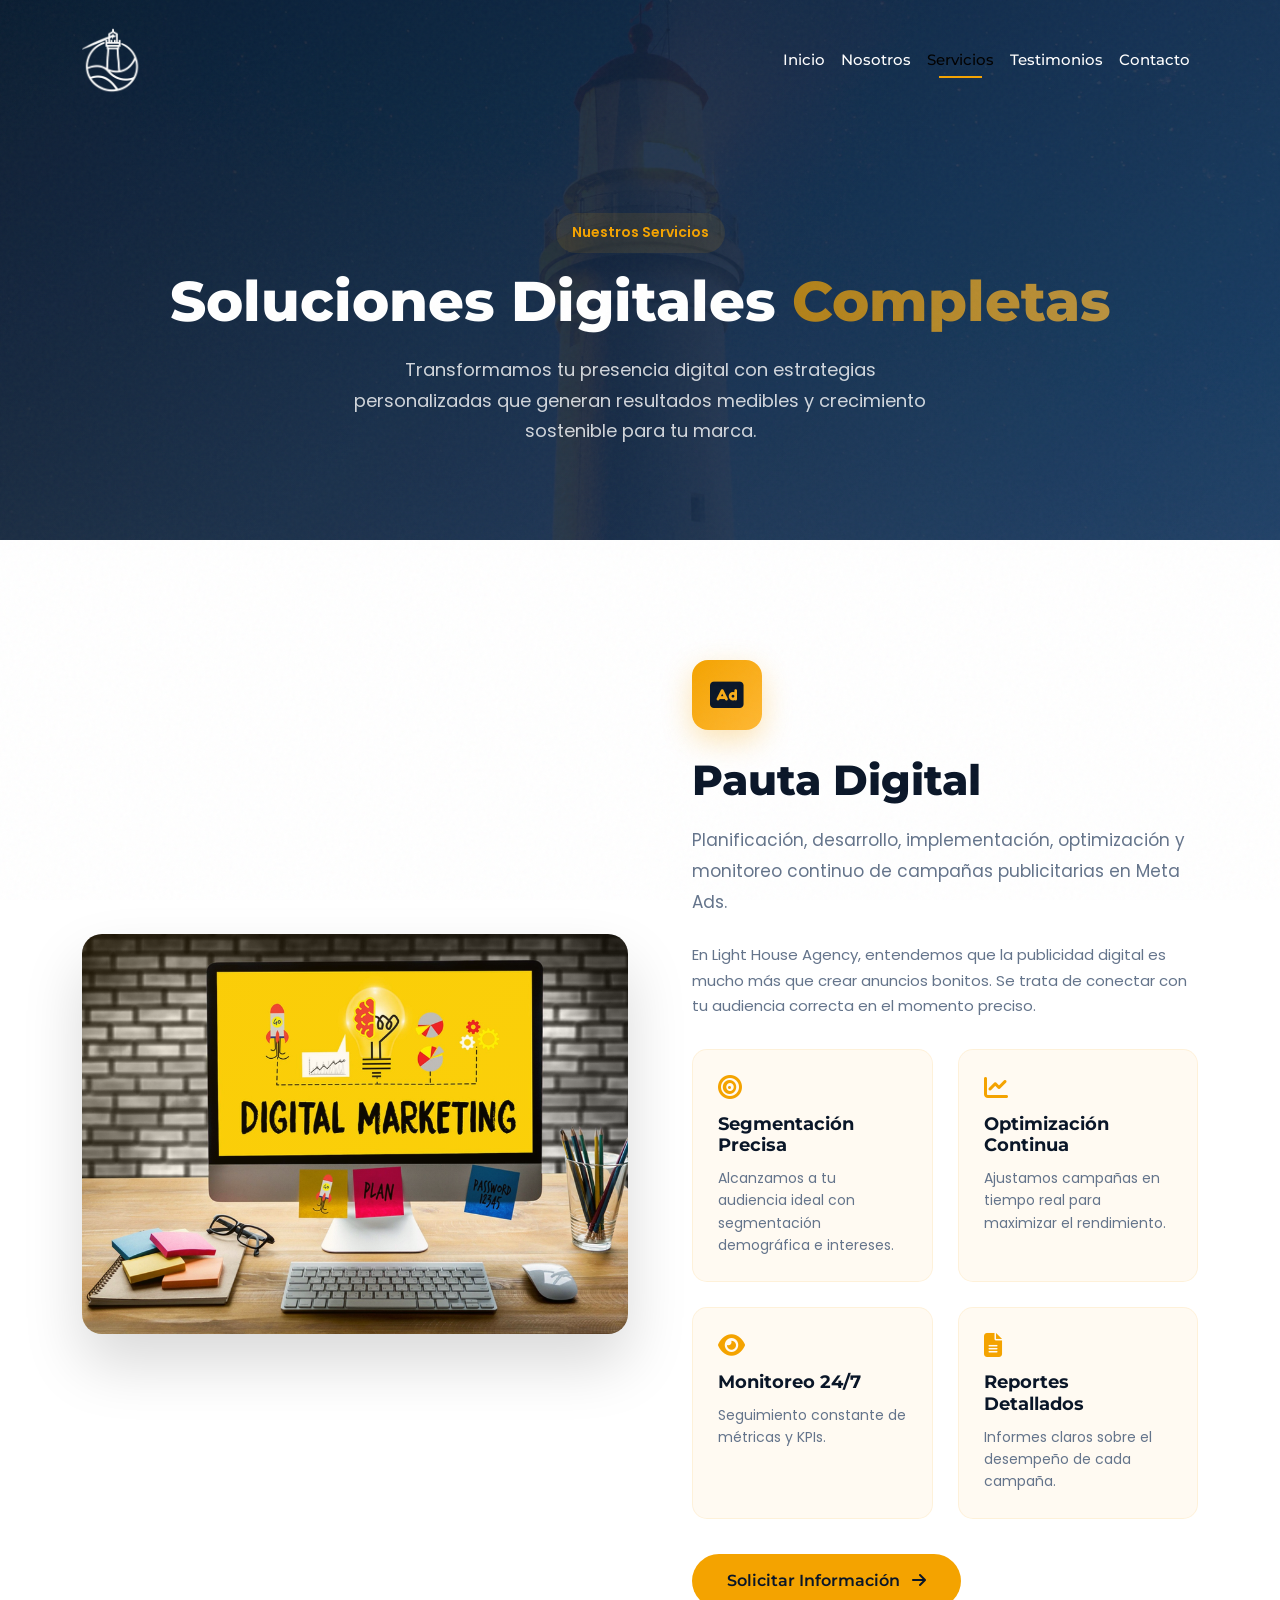
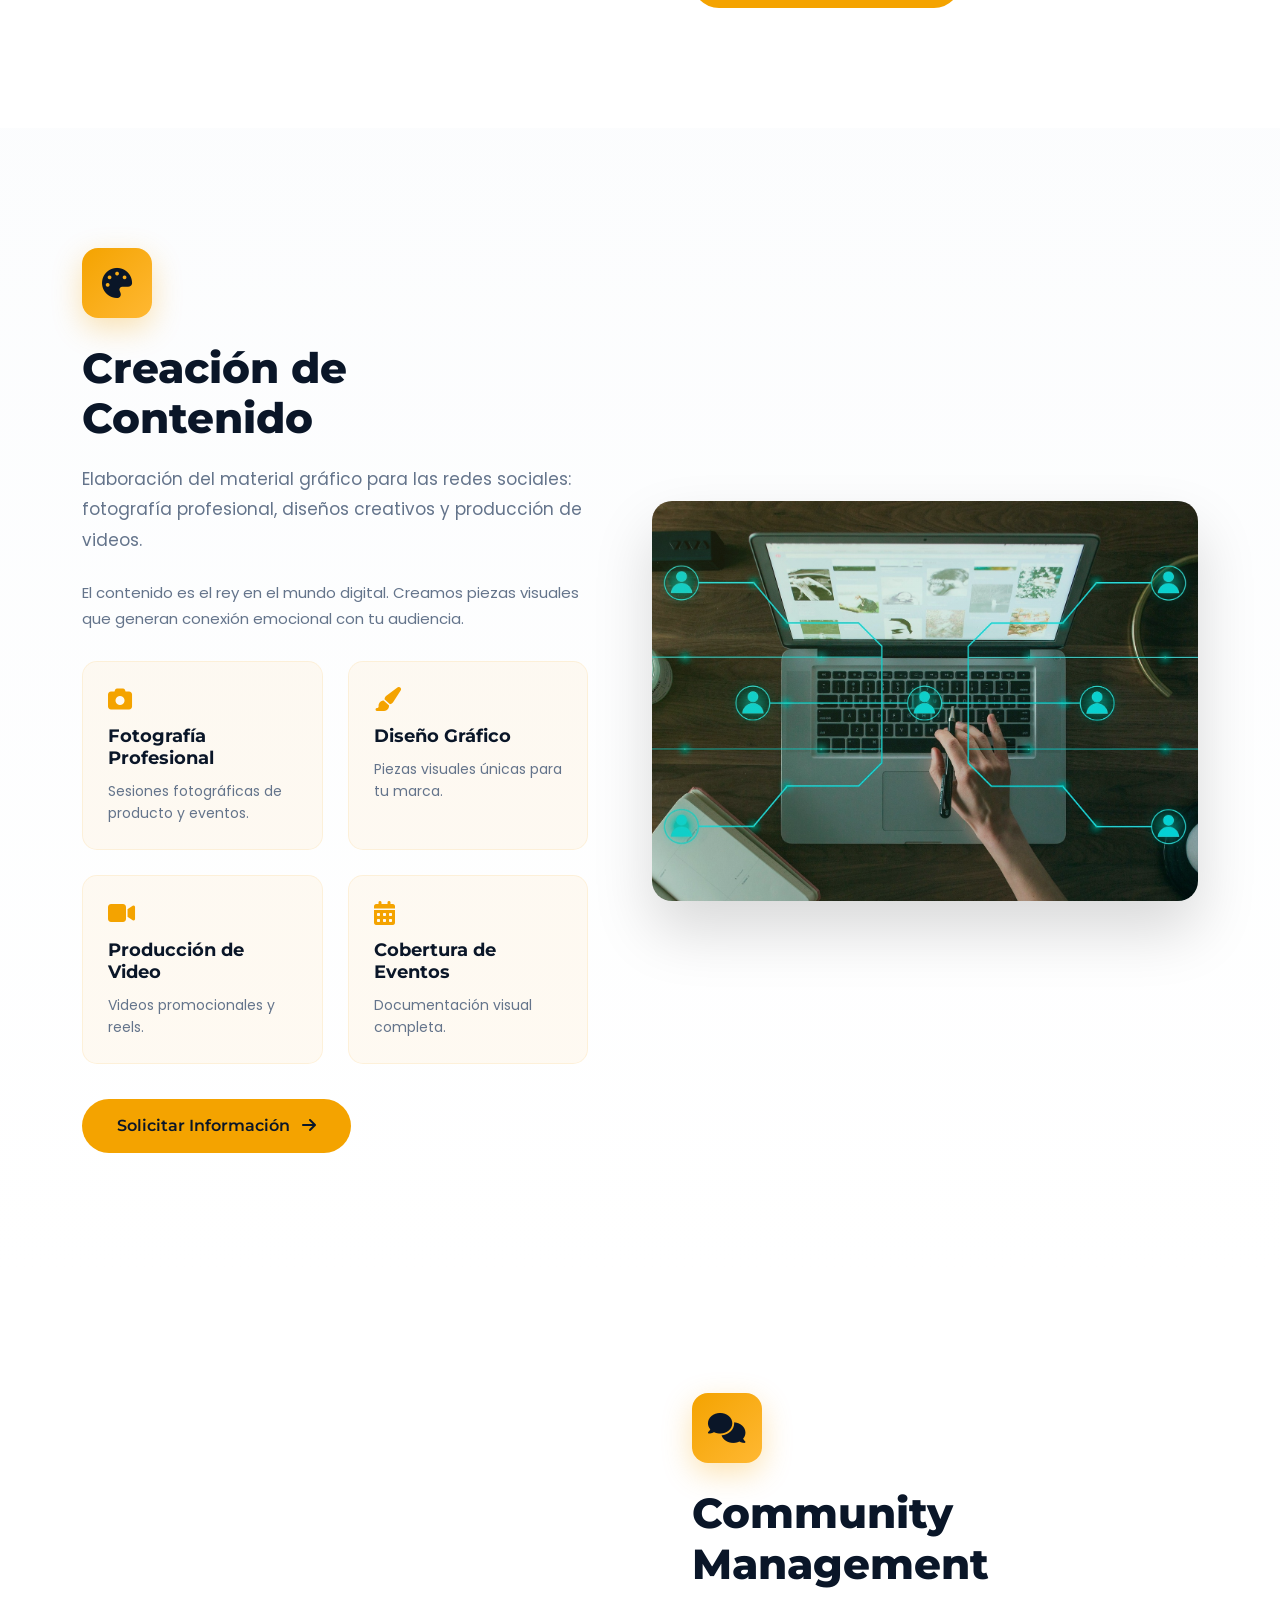
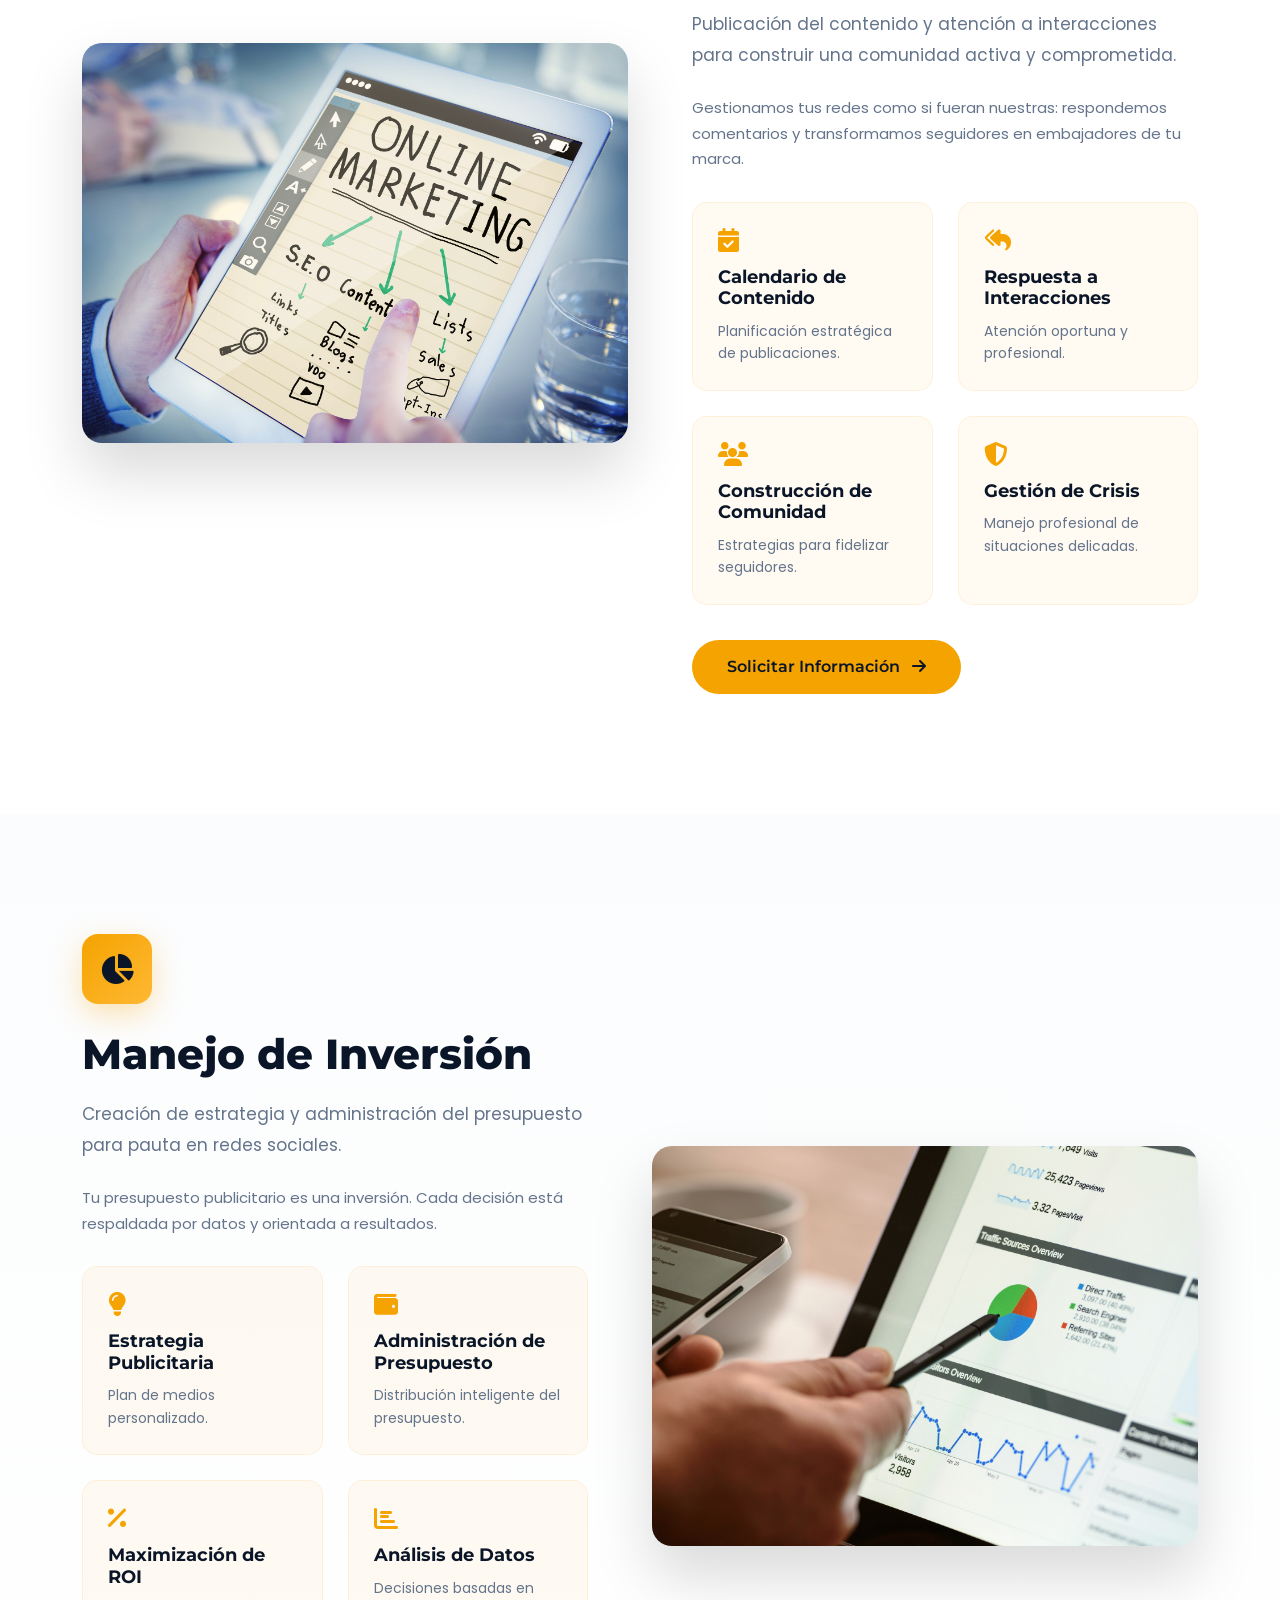
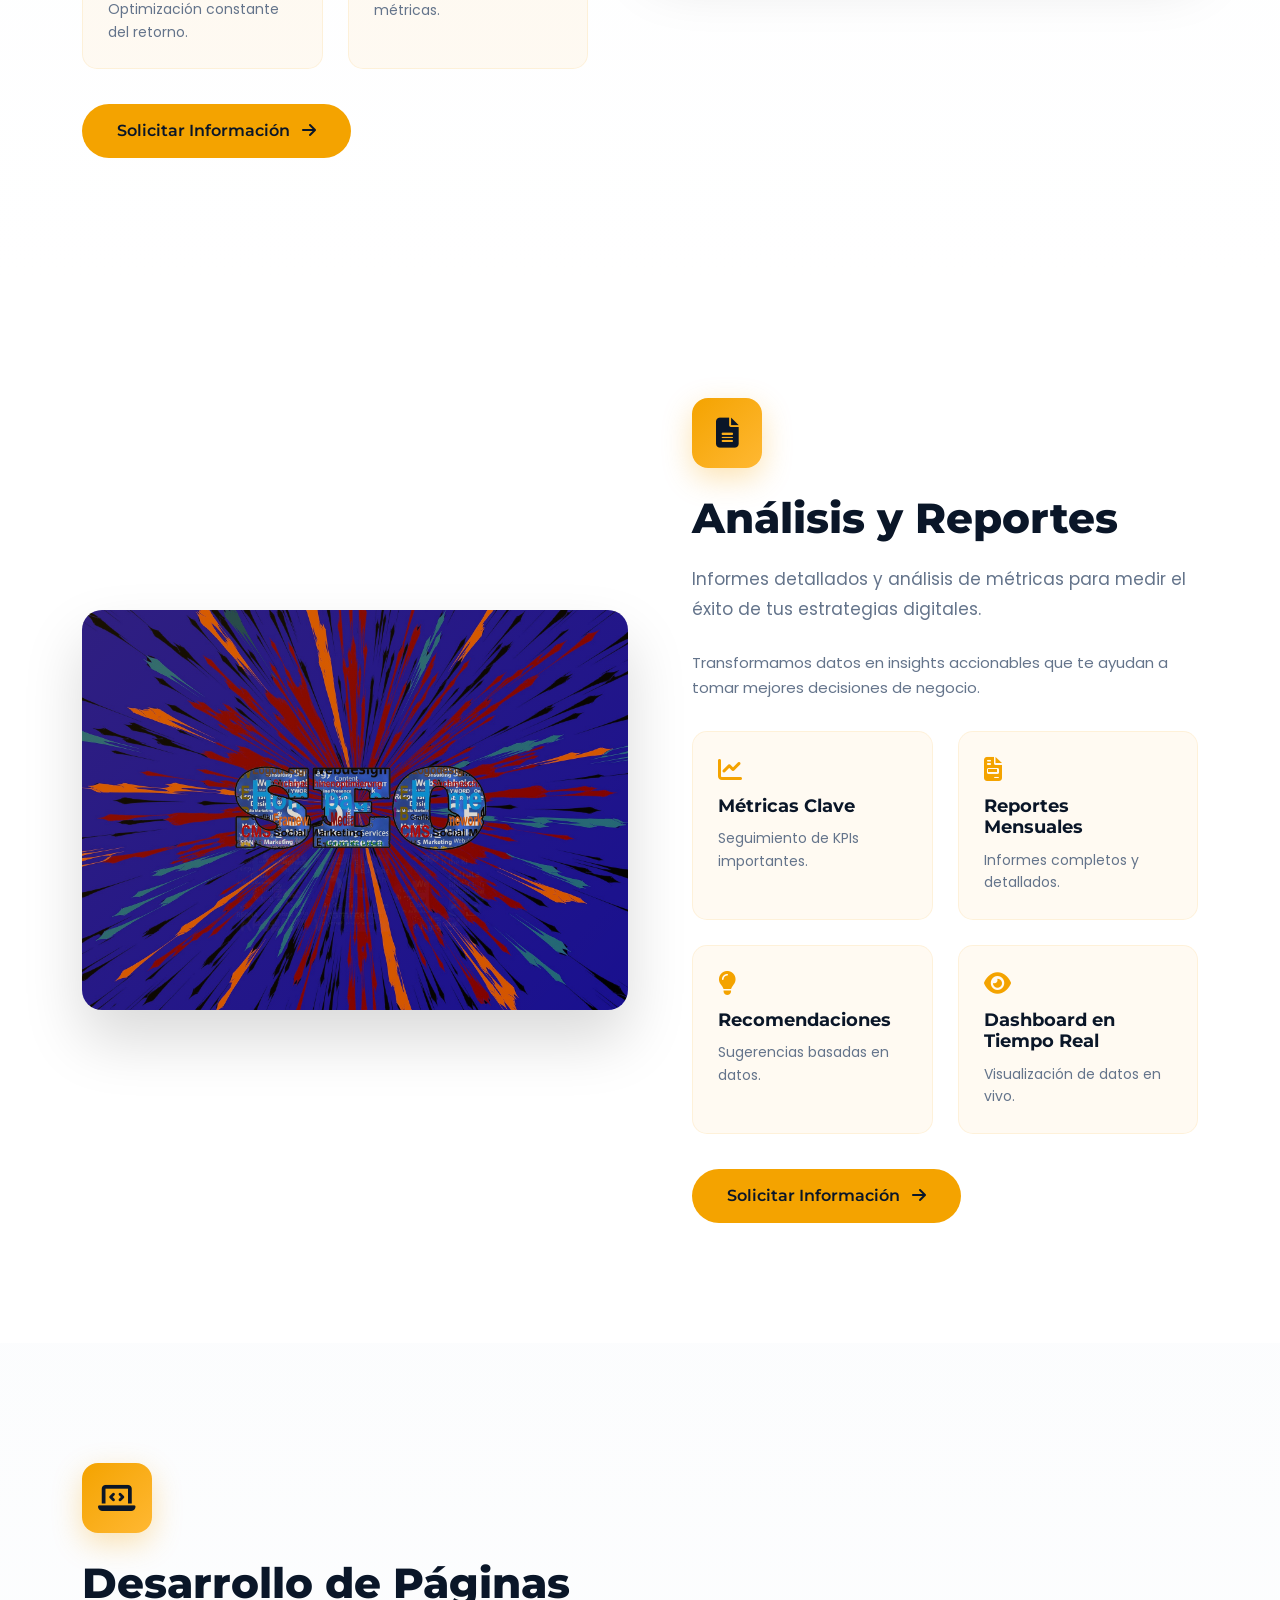
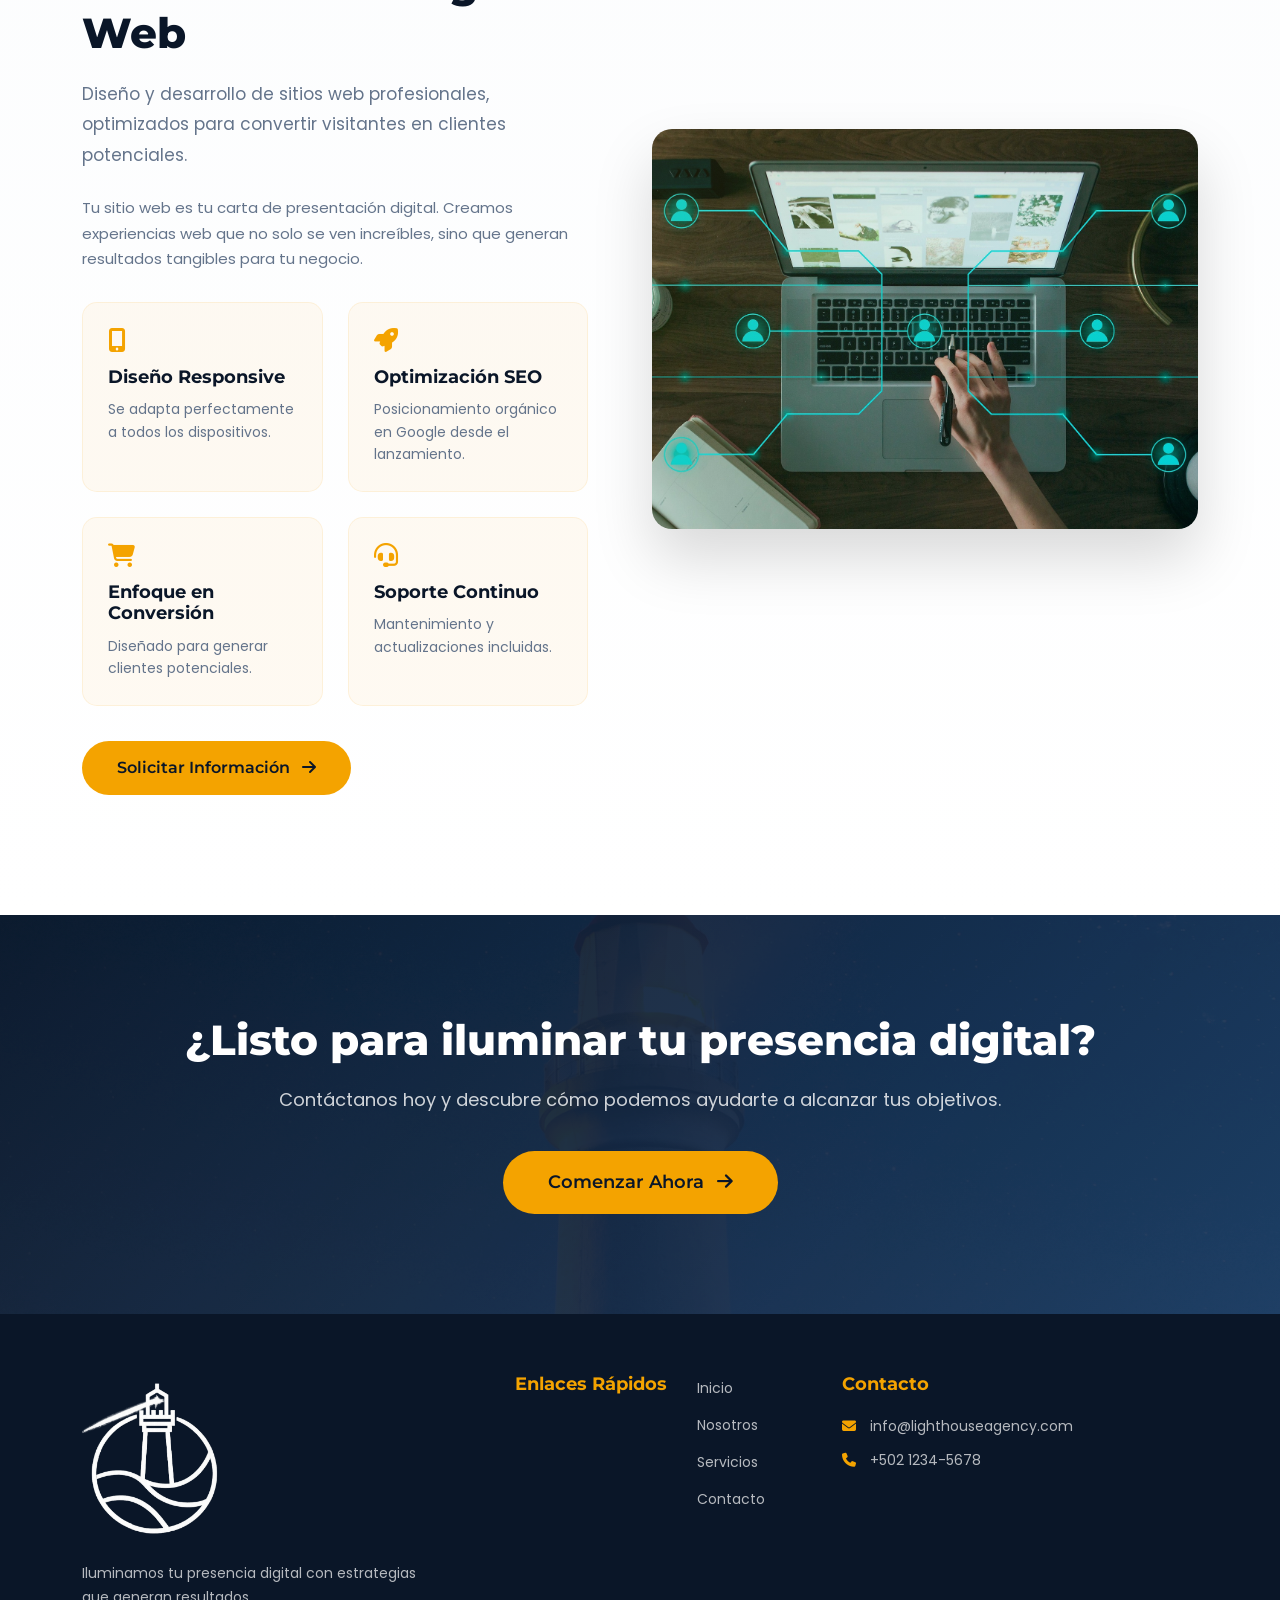
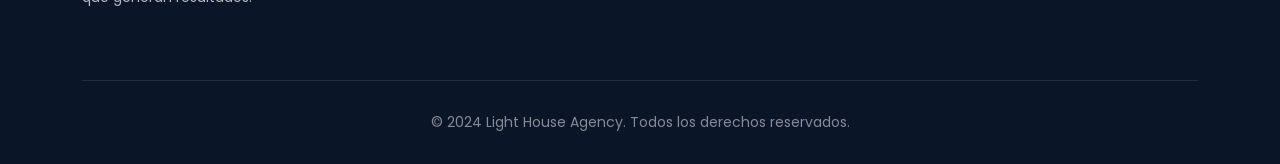
==== commit e7957790: "last update to date. implementación del backend de SEO y Analytics,  Implementacion completa dev- b" ====
--- a/services.html
+++ b/services.html
@@ -3,25 +3,134 @@
 <head>
     <meta charset="UTF-8">
     <meta name="viewport" content="width=device-width, initial-scale=1.0">
-    <meta name="description" content="Light House Agency - Servicios de Marketing Digital. Pauta Digital, Creación de Contenido, Community Management y más.">
-    <title>Nuestros Servicios | Light House Agency</title>
-    
+
+    <!-- SEO Meta Tags -->
+    <title>Servicios de Marketing Digital | Light House Agency Guatemala</title>
+    <meta name="description" content="Servicios de marketing digital: Pauta Digital, Creación de Contenido, Community Management, campañas de Google Ads, producción audiovisual y desarrollo de páginas web.">
+    <meta name="keywords" content="servicios marketing digital Guatemala, pauta digital, creación de contenido, community management, Google Ads, producción audiovisual, páginas web, Meta Ads">
+    <meta name="author" content="Light House Agency">
+    <meta name="robots" content="index, follow">
+
+    <!-- Open Graph / Facebook -->
+    <meta property="og:type" content="website">
+    <meta property="og:url" content="https://lighthouseagency.com/services.html">
+    <meta property="og:title" content="Servicios de Marketing Digital | Light House Agency">
+    <meta property="og:description" content="Descubre nuestros servicios: Pauta Digital, Creación de Contenido, Community Management, Google Ads, producción audiovisual y desarrollo web.">
+    <meta property="og:image" content="img/logo.png">
+    <meta property="og:locale" content="es_GT">
+
+    <!-- Twitter -->
+    <meta name="twitter:card" content="summary_large_image">
+    <meta name="twitter:url" content="https://lighthouseagency.com/services.html">
+    <meta name="twitter:title" content="Servicios de Marketing Digital | Light House Agency">
+    <meta name="twitter:description" content="Descubre nuestros servicios: Pauta Digital, Creación de Contenido, Community Management, Google Ads, producción audiovisual y desarrollo web.">
+    <meta name="twitter:image" content="img/logo.png">
+
+    <!-- Canonical -->
+    <link rel="canonical" href="https://lighthouseagency.com/services.html">
+
     <!-- Google Fonts -->
     <link rel="preconnect" href="https://fonts.googleapis.com">
     <link rel="preconnect" href="https://fonts.gstatic.com" crossorigin>
     <link href="https://fonts.googleapis.com/css2?family=Montserrat:wght@400;500;600;700;800&family=Poppins:wght@300;400;500;600&display=swap" rel="stylesheet">
-    
+
     <!-- Bootstrap 5.3.2 -->
     <link href="https://cdn.jsdelivr.net/npm/bootstrap@5.3.2/dist/css/bootstrap.min.css" rel="stylesheet">
-    
+
     <!-- Font Awesome -->
     <link rel="stylesheet" href="https://cdnjs.cloudflare.com/ajax/libs/font-awesome/6.5.1/css/all.min.css">
-    
+
     <!-- Custom CSS -->
     <link rel="stylesheet" href="css/style.css">
     <link rel="stylesheet" href="css/services.css">
+
+    <!-- Google Tag Manager -->
+    <script>(function(w,d,s,l,i){w[l]=w[l]||[];w[l].push({'gtm.start':
+    new Date().getTime(),event:'gtm.js'});var f=d.getElementsByTagName(s)[0],
+    j=d.createElement(s),dl=l!='dataLayer'?'&l='+l:'';j.async=true;j.src=
+    'https://www.googletagmanager.com/gtm.js?id='+i+dl;f.parentNode.insertBefore(j,f);
+    })(window,document,'script','dataLayer','GTM-NM62TD8P');</script>
+    <!-- End Google Tag Manager -->
+
+    <!-- Schema.org JSON-LD - Service -->
+    <script type="application/ld+json">
+    {
+      "@context": "https://schema.org",
+      "@type": "Service",
+      "serviceType": "Marketing Digital",
+      "provider": {
+        "@type": "LocalBusiness",
+        "name": "Light House Agency",
+        "url": "https://lighthouseagency.com",
+        "telephone": "+50235971926",
+        "address": {
+          "@type": "PostalAddress",
+          "addressLocality": "Ciudad de Guatemala",
+          "addressCountry": "GT"
+        }
+      },
+      "areaServed": {
+        "@type": "Country",
+        "name": "Guatemala"
+      },
+      "hasOfferCatalog": {
+        "@type": "OfferCatalog",
+        "name": "Servicios de Marketing Digital",
+        "itemListElement": [
+          {
+            "@type": "Offer",
+            "itemOffered": {
+              "@type": "Service",
+              "name": "Pauta Digital - Meta Ads"
+            }
+          },
+          {
+            "@type": "Offer",
+            "itemOffered": {
+              "@type": "Service",
+              "name": "Creación de Contenido Publicitario"
+            }
+          },
+          {
+            "@type": "Offer",
+            "itemOffered": {
+              "@type": "Service",
+              "name": "Community Management"
+            }
+          },
+          {
+            "@type": "Offer",
+            "itemOffered": {
+              "@type": "Service",
+              "name": "Manejo de Inversión en Ads"
+            }
+          },
+          {
+            "@type": "Offer",
+            "itemOffered": {
+              "@type": "Service",
+              "name": "Análisis y Reportes"
+            }
+          },
+          {
+            "@type": "Offer",
+            "itemOffered": {
+              "@type": "Service",
+              "name": "Desarrollo de Páginas Web"
+            }
+          }
+        ]
+      }
+    }
+    </script>
+    <!-- End Schema.org JSON-LD -->
 </head>
 <body>
+    <!-- Google Tag Manager (noscript) -->
+    <noscript><iframe src="https://www.googletagmanager.com/ns.html?id=GTM-NM62TD8P"
+    height="0" width="0" style="display:none;visibility:hidden"></iframe></noscript>
+    <!-- End Google Tag Manager (noscript) -->
+
     <!-- Navigation -->
     <nav class="navbar navbar-expand-lg fixed-top scrolled">
         <div class="container">
@@ -325,6 +434,59 @@
         </div>
     </section>
 
+    <!-- Service 6: Desarrollo de Páginas Web -->
+    <section id="desarrollo-web" class="service-detail-section alt-bg">
+        <div class="container">
+            <div class="row align-items-center">
+                <div class="col-lg-6 order-lg-2">
+                    <div class="service-detail-image">
+                        <img src="img/trabajopc.jpg" alt="Desarrollo de Páginas Web">
+                        <div class="service-detail-overlay"></div>
+                    </div>
+                </div>
+                <div class="col-lg-6 order-lg-1">
+                    <div class="service-detail-content">
+                        <div class="service-icon-badge">
+                            <i class="fas fa-laptop-code"></i>
+                        </div>
+                        <h2>Desarrollo de Páginas Web</h2>
+                        <p class="service-intro">
+                            Diseño y desarrollo de sitios web profesionales, optimizados para convertir visitantes en clientes potenciales.
+                        </p>
+                        <div class="service-description-full">
+                            <p>Tu sitio web es tu carta de presentación digital. Creamos experiencias web que no solo se ven increíbles, sino que generan resultados tangibles para tu negocio.</p>
+                        </div>
+                        <div class="service-features-grid">
+                            <div class="feature-item">
+                                <i class="fas fa-mobile-alt"></i>
+                                <h4>Diseño Responsive</h4>
+                                <p>Se adapta perfectamente a todos los dispositivos.</p>
+                            </div>
+                            <div class="feature-item">
+                                <i class="fas fa-rocket"></i>
+                                <h4>Optimización SEO</h4>
+                                <p>Posicionamiento orgánico en Google desde el lanzamiento.</p>
+                            </div>
+                            <div class="feature-item">
+                                <i class="fas fa-shopping-cart"></i>
+                                <h4>Enfoque en Conversión</h4>
+                                <p>Diseñado para generar clientes potenciales.</p>
+                            </div>
+                            <div class="feature-item">
+                                <i class="fas fa-headset"></i>
+                                <h4>Soporte Continuo</h4>
+                                <p>Mantenimiento y actualizaciones incluidas.</p>
+                            </div>
+                        </div>
+                        <a href="index.html#contact" class="btn btn-primary-custom">
+                            Solicitar Información <i class="fas fa-arrow-right ms-2"></i>
+                        </a>
+                    </div>
+                </div>
+            </div>
+        </div>
+    </section>
+
     <!-- CTA Section -->
     <section class="services-cta">
         <div class="services-cta-bg">
--- a/css/style.css
+++ b/css/style.css
@@ -188,7 +188,6 @@
     50% { transform: translateY(-5px); opacity: 1; }
 }
 
-/* Progress Bar */
 .preloader-progress {
     width: 200px;
     height: 2px;
@@ -225,7 +224,6 @@
     padding: 15px 0;
 }
 
-/* Logo con resplandor dorado cuando scrolled */
 .navbar-brand {
     position: relative;
     display: inline-block;
@@ -243,7 +241,6 @@
     height: 55px;
 }
 
-/* Resplandor dorado en el logo cuando scrolled */
 .logo-glow-border {
     position: absolute;
     top: 50%;
@@ -282,7 +279,6 @@
     }
 }
 
-/* Filtro dorado en el logo cuando scrolled + cambio a negro */
 .navbar.scrolled .logo-img {
     filter: brightness(0) contrast(1.2) drop-shadow(0 0 8px rgba(244, 163, 0, 0.8)) drop-shadow(0 0 15px rgba(244, 163, 0, 0.5));
 }
@@ -327,7 +323,7 @@
 }
 
 /* ===================================
-   DROPDOWN NAV - Efecto desplegable
+   DROPDOWN NAV
    =================================== */
 .dropdown-nav {
     position: relative;
@@ -371,7 +367,6 @@
     overflow: hidden;
 }
 
-/* Dropdown cuando NO está scrolled (fondo oscuro) */
 .navbar:not(.scrolled) .dropdown-menu-nav {
     background: rgba(10, 22, 40, 0.95);
     border-color: rgba(244, 163, 0, 0.3);
@@ -445,7 +440,6 @@
     transform: scaleY(1);
 }
 
-/* Separador entre items */
 .dropdown-menu-nav li:not(:last-child) a {
     border-bottom: 1px solid rgba(244, 163, 0, 0.1);
 }
@@ -454,7 +448,6 @@
     border-bottom-color: rgba(255, 255, 255, 0.1);
 }
 
-/* Responsive dropdown */
 @media (max-width: 992px) {
     .dropdown-menu-nav {
         position: static;
@@ -492,7 +485,7 @@
 }
 
 /* ===================================
-   Hero Section - Efectos Premium
+   Hero Section
    =================================== */
 .hero-section {
     position: relative;
@@ -501,7 +494,6 @@
     overflow: hidden;
 }
 
-/* Aurora Effect */
 .aurora-container {
     position: absolute;
     top: 0;
@@ -520,9 +512,7 @@
     top: -50%;
     left: -50%;
     background: 
-        radial-gradient(ellipse at 20% 50%, rgba(244, 163, 0, 0.15) 0%, transparent 50%),
-        radial-gradient(ellipse at 80% 20%, rgba(30, 58, 95, 0.2) 0%, transparent 40%),
-        radial-gradient(ellipse at 60% 80%, rgba(244, 163, 0, 0.1) 0%, transparent 45%);
+        radial-gradient(ellipse at 80% 20%, rgba(30, 58, 95, 0.2) 0%, transparent 40%);
     animation: aurora-move 15s ease-in-out infinite;
 }
 
@@ -538,7 +528,6 @@
     opacity: 0.7;
 }
 
-/* Floating Orbs */
 .floating-orbs {
     position: absolute;
     top: 0;
@@ -559,7 +548,7 @@
 .orb-1 {
     width: 400px;
     height: 400px;
-    background: radial-gradient(circle, rgba(244, 163, 0, 0.3) 0%, transparent 70%);
+    background: radial-gradient(circle, rgba(30, 58, 95, 0.3) 0%, transparent 70%);
     top: 10%;
     left: 10%;
     animation-delay: 0s;
@@ -577,7 +566,7 @@
 .orb-3 {
     width: 250px;
     height: 250px;
-    background: radial-gradient(circle, rgba(244, 163, 0, 0.2) 0%, transparent 70%);
+    background: radial-gradient(circle, rgba(30, 58, 95, 0.2) 0%, transparent 70%);
     bottom: 10%;
     left: 30%;
     animation-delay: -10s;
@@ -586,7 +575,7 @@
 .orb-4 {
     width: 200px;
     height: 200px;
-    background: radial-gradient(circle, rgba(255, 184, 51, 0.25) 0%, transparent 70%);
+    background: radial-gradient(circle, rgba(30, 58, 95, 0.25) 0%, transparent 70%);
     top: 30%;
     right: 30%;
     animation-delay: -15s;
@@ -599,7 +588,6 @@
     75% { transform: translate(-50px, -20px) scale(1.05); }
 }
 
-/* Light Beams */
 .light-beams {
     position: absolute;
     top: 0;
@@ -629,74 +617,6 @@
     50% { opacity: 1; transform: translateY(100%); }
 }
 
-/* Floating Particles (Burbujas) - Reemplaza Particle Network */
-.floating-particles-bg {
-    position: absolute;
-    top: 0;
-    left: 0;
-    width: 100%;
-    height: 100%;
-    z-index: 2;
-    pointer-events: none;
-    overflow: hidden;
-}
-
-.floating-particle {
-    position: absolute;
-    width: 6px;
-    height: 6px;
-    background: rgba(244, 163, 0, 0.5);
-    border-radius: 50%;
-    animation: particle-float-up 12s ease-in-out infinite;
-    box-shadow: 0 0 10px rgba(244, 163, 0, 0.3);
-}
-
-.floating-particle:nth-child(1) { left: 5%; top: 80%; animation-delay: 0s; width: 8px; height: 8px; }
-.floating-particle:nth-child(2) { left: 15%; top: 70%; animation-delay: -1s; width: 5px; height: 5px; }
-.floating-particle:nth-child(3) { left: 25%; top: 90%; animation-delay: -2s; width: 7px; height: 7px; }
-.floating-particle:nth-child(4) { left: 35%; top: 75%; animation-delay: -3s; width: 4px; height: 4px; }
-.floating-particle:nth-child(5) { left: 45%; top: 85%; animation-delay: -4s; width: 9px; height: 9px; }
-.floating-particle:nth-child(6) { left: 55%; top: 95%; animation-delay: -5s; width: 6px; height: 6px; }
-.floating-particle:nth-child(7) { left: 65%; top: 80%; animation-delay: -6s; width: 5px; height: 5px; }
-.floating-particle:nth-child(8) { left: 75%; top: 70%; animation-delay: -7s; width: 8px; height: 8px; }
-.floating-particle:nth-child(9) { left: 85%; top: 90%; animation-delay: -8s; width: 4px; height: 4px; }
-.floating-particle:nth-child(10) { left: 10%; top: 60%; animation-delay: -9s; width: 6px; height: 6px; }
-.floating-particle:nth-child(11) { left: 50%; top: 65%; animation-delay: -10s; width: 7px; height: 7px; }
-.floating-particle:nth-child(12) { left: 90%; top: 85%; animation-delay: -11s; width: 5px; height: 5px; }
-
-@keyframes particle-float-up {
-    0% {
-        transform: translateY(0) scale(1);
-        opacity: 0;
-    }
-    10% {
-        opacity: 0.6;
-    }
-    50% {
-        transform: translateY(-50vh) scale(1.2);
-        opacity: 0.8;
-    }
-    90% {
-        opacity: 0.4;
-    }
-    100% {
-        transform: translateY(-100vh) scale(0.8);
-        opacity: 0;
-    }
-}
-
-.hero-bg {
-    position: absolute;
-    top: 0;
-    left: 0;
-    width: 100%;
-    height: 100%;
-    background: url('../img/faro.jpg') center/cover no-repeat;
-    opacity: 0.1;
-    z-index: 0;
-}
-
-/* Floating Particles (Burbujas) - Hero, About, Services */
 .floating-particles-bg {
     position: absolute;
     top: 0;
@@ -735,6 +655,72 @@
     50% { transform: translateY(-30px) scale(1.5); opacity: 0.8; }
 }
 
+.hero-bg {
+    position: absolute;
+    top: 0;
+    left: 0;
+    width: 100%;
+    height: 100%;
+    background: url('../img/faro.jpg') center/cover no-repeat;
+    opacity: 0.1;
+    z-index: 0;
+}
+
+/* Burbujas sutiles para Hero */
+.hero-particles {
+    position: absolute;
+    top: 0;
+    left: 0;
+    width: 100%;
+    height: 100%;
+    z-index: 1;
+    pointer-events: none;
+    overflow: hidden;
+}
+
+.hero-particles .floating-particle {
+    width: 5px;
+    height: 5px;
+    background: rgba(244, 163, 0, 0.5);
+    border-radius: 50%;
+    animation: bubble-float 25s ease-in-out infinite;
+    box-shadow: 0 0 15px rgba(244, 163, 0, 0.4);
+}
+
+.hero-particles .floating-particle:nth-child(1) { left: 10%; top: 100%; animation-delay: 0s; animation-duration: 25s; }
+.hero-particles .floating-particle:nth-child(2) { left: 20%; top: 100%; animation-delay: -3s; animation-duration: 28s; }
+.hero-particles .floating-particle:nth-child(3) { left: 30%; top: 100%; animation-delay: -6s; animation-duration: 26s; }
+.hero-particles .floating-particle:nth-child(4) { left: 40%; top: 100%; animation-delay: -9s; animation-duration: 24s; }
+.hero-particles .floating-particle:nth-child(5) { left: 50%; top: 100%; animation-delay: -12s; animation-duration: 27s; }
+.hero-particles .floating-particle:nth-child(6) { left: 60%; top: 100%; animation-delay: -15s; animation-duration: 25s; }
+.hero-particles .floating-particle:nth-child(7) { left: 70%; top: 100%; animation-delay: -18s; animation-duration: 29s; }
+.hero-particles .floating-particle:nth-child(8) { left: 80%; top: 100%; animation-delay: -21s; animation-duration: 26s; }
+.hero-particles .floating-particle:nth-child(9) { left: 90%; top: 100%; animation-delay: -24s; animation-duration: 24s; }
+.hero-particles .floating-particle:nth-child(10) { left: 15%; top: 100%; animation-delay: -2s; animation-duration: 30s; }
+.hero-particles .floating-particle:nth-child(11) { left: 85%; top: 100%; animation-delay: -5s; animation-duration: 28s; }
+.hero-particles .floating-particle:nth-child(12) { left: 55%; top: 100%; animation-delay: -8s; animation-duration: 27s; }
+
+@keyframes bubble-float {
+    0% {
+        transform: translateY(0) translateX(0) scale(1);
+        opacity: 0;
+    }
+    10% {
+        opacity: 0.5;
+    }
+    50% {
+        transform: translateY(-400px) translateX(20px) scale(1.1);
+        opacity: 0.4;
+    }
+    90% {
+        opacity: 0.3;
+    }
+    100% {
+        transform: translateY(-120vh) translateX(-20px) scale(0.9);
+        opacity: 0;
+    }
+}
+
 .hero-content {
     position: relative;
     z-index: 3;
@@ -743,32 +729,22 @@
 .hero-badge {
     display: inline-block;
     padding: 10px 20px;
-    background: rgba(244, 163, 0, 0.1);
-    border: 1px solid rgba(244, 163, 0, 0.5);
+    background: rgba(255, 255, 255, 0.08);
+    border: 1px solid rgba(255, 255, 255, 0.25);
     border-radius: 50px;
-    color: rgba(244, 163, 0, 0.7);
+    color: rgba(255, 255, 255, 0.85);
     font-size: 14px;
     font-weight: 500;
     margin-bottom: 20px;
-    animation: badge-glow 2s ease-in-out infinite;
-}
-
-@keyframes badge-glow {
-    0%, 100% { box-shadow: 0 0 20px rgba(244, 163, 0, 0.15); }
-    50% { box-shadow: 0 0 40px rgba(244, 163, 0, 0.25); }
-}
-
-/* Typewriter Effect */
+    animation: none;
+}
+
 .hero-title {
     font-size: 56px;
     font-weight: 800;
     color: var(--color-white);
     margin-bottom: 20px;
     overflow: hidden;
-}
-
-.hero-title .typewriter {
-    display: inline;
 }
 
 .hero-title .typewriter-cursor {
@@ -786,7 +762,6 @@
     50% { opacity: 0; }
 }
 
-/* Split Text Animation */
 .hero-title .split-char {
     display: inline-block;
     opacity: 0;
@@ -795,10 +770,7 @@
 }
 
 @keyframes char-reveal {
-    to {
-        opacity: 1;
-        transform: translateY(0) rotateX(0);
-    }
+    to { opacity: 1; transform: translateY(0) rotateX(0); }
 }
 
 .text-gradient {
@@ -841,7 +813,6 @@
     flex-wrap: wrap;
 }
 
-/* Magnetic Buttons */
 .btn-magnetic {
     position: relative;
     transition: transform 0.3s cubic-bezier(0.25, 0.46, 0.45, 0.94);
@@ -884,7 +855,6 @@
     box-shadow: 0 10px 30px rgba(244, 163, 0, 0.4), 0 0 40px rgba(244, 163, 0, 0.2);
 }
 
-/* Ripple Effect */
 .btn-ripple {
     position: relative;
     overflow: hidden;
@@ -900,13 +870,9 @@
 }
 
 @keyframes ripple-animation {
-    to {
-        transform: scale(4);
-        opacity: 0;
-    }
-}
-
-/* Glow Pulse */
+    to { transform: scale(4); opacity: 0; }
+}
+
 .btn-glow {
     animation: btn-glow-pulse 2s ease-in-out infinite;
 }
@@ -960,192 +926,6 @@
 .hero-image img {
     border-radius: 20px;
     box-shadow: 0 30px 60px rgba(0, 0, 0, 0.3);
-}
-
-/* ===================================
-   Lighthouse Knockout Effect
-   =================================== */
-.lighthouse-knockout {
-    position: relative;
-    width: 100%;
-    max-width: 450px;
-    height: 500px;
-    border-radius: 20px;
-    overflow: hidden;
-    /* Sin fondo - transparente para ver constelaciones */
-    background: transparent;
-    /* Sin sombra del contenedor */
-    box-shadow: none;
-}
-
-/* Imagen del faro que se ve a través de la silueta */
-.knockout-bg {
-    position: absolute;
-    top: 50%;
-    left: 50%;
-    transform: translate(-50%, -50%);
-    width: 280px;
-    height: 420px;
-    z-index: 1;
-    /* Imagen centrada y ajustada */
-    background: url('../img/faro.jpg') center center / cover no-repeat;
-    /* Máscara con la silueta del faro MÁS GRUESO */
-    -webkit-mask-image: url('data:image/svg+xml;utf8,<svg xmlns="http://www.w3.org/2000/svg" viewBox="0 0 280 420"><path d="M50 420 L50 200 L20 200 L20 170 L40 170 L40 140 L30 140 L30 110 L50 110 L50 70 L40 70 L40 50 L60 50 L60 30 L80 10 L100 0 L120 0 L140 10 L160 30 L160 50 L180 50 L180 70 L170 70 L170 110 L190 110 L190 140 L180 140 L180 170 L200 170 L200 200 L170 200 L170 420 Z M100 120 L100 180 L150 180 L150 120 Z"/></svg>');
-    mask-image: url('data:image/svg+xml;utf8,<svg xmlns="http://www.w3.org/2000/svg" viewBox="0 0 280 420"><path d="M50 420 L50 200 L20 200 L20 170 L40 170 L40 140 L30 140 L30 110 L50 110 L50 70 L40 70 L40 50 L60 50 L60 30 L80 10 L100 0 L120 0 L140 10 L160 30 L160 50 L180 50 L180 70 L170 70 L170 110 L190 110 L190 140 L180 140 L180 170 L200 170 L200 200 L170 200 L170 420 Z M100 120 L100 180 L150 180 L150 120 Z"/></svg>');
-    -webkit-mask-size: contain;
-    mask-size: contain;
-    -webkit-mask-repeat: no-repeat;
-    mask-repeat: no-repeat;
-    -webkit-mask-position: center;
-    mask-position: center;
-}
-
-/* Borde luminoso alrededor de la silueta */
-.knockout-border {
-    position: absolute;
-    top: 50%;
-    left: 50%;
-    transform: translate(-50%, -50%);
-    width: 280px;
-    height: 420px;
-    z-index: 2;
-    pointer-events: none;
-}
-
-.knockout-border svg {
-    width: 100%;
-    height: 100%;
-    filter: drop-shadow(0 0 15px rgba(244, 163, 0, 0.6));
-}
-
-/* Luz del faro */
-.knockout-glow {
-    position: absolute;
-    top: 10%;
-    left: 50%;
-    transform: translateX(-50%);
-    width: 100px;
-    height: 100px;
-    background: radial-gradient(circle, rgba(244, 163, 0, 0.9) 0%, rgba(244, 163, 0, 0.5) 30%, transparent 70%);
-    z-index: 3;
-    animation: lighthouse-glow 2s ease-in-out infinite;
-    border-radius: 50%;
-}
-
-/* Rayos de luz */
-.knockout-rays {
-    position: absolute;
-    top: 10%;
-    left: 50%;
-    transform: translateX(-50%);
-    width: 400px;
-    height: 120px;
-    z-index: 4;
-}
-
-.knockout-rays::before,
-.knockout-rays::after {
-    content: '';
-    position: absolute;
-    top: 50px;
-    width: 200px;
-    height: 5px;
-    background: linear-gradient(90deg, rgba(244, 163, 0, 0.8), transparent);
-    animation: ray-pulse 2s ease-in-out infinite;
-}
-
-.knockout-rays::before {
-    left: 50%;
-    transform: rotate(-25deg);
-    transform-origin: left center;
-}
-
-.knockout-rays::after {
-    right: 50%;
-    transform: rotate(25deg);
-    transform-origin: right center;
-    background: linear-gradient(-90deg, rgba(244, 163, 0, 0.8), transparent);
-    animation-delay: 0.5s;
-}
-
-@keyframes lighthouse-glow {
-    0%, 100% { 
-        opacity: 0.7; 
-        transform: translateX(-50%) scale(1);
-        box-shadow: 0 0 30px rgba(244, 163, 0, 0.5);
-    }
-    50% { 
-        opacity: 1; 
-        transform: translateX(-50%) scale(1.4);
-        box-shadow: 0 0 60px rgba(244, 163, 0, 0.8);
-    }
-}
-
-@keyframes ray-pulse {
-    0%, 100% { 
-        opacity: 0.4;
-    }
-    50% { 
-        opacity: 1;
-    }
-}
-
-/* Responsive */
-@media (max-width: 992px) {
-    .lighthouse-knockout {
-        height: 400px;
-        max-width: 350px;
-        margin: 0 auto;
-    }
-    
-    .knockout-bg {
-        width: 220px;
-        height: 330px;
-    }
-    
-    .knockout-border {
-        width: 220px;
-        height: 330px;
-    }
-    
-    .knockout-glow {
-        width: 80px;
-        height: 80px;
-    }
-}
-
-@media (max-width: 576px) {
-    .lighthouse-knockout {
-        height: 300px;
-        max-width: 280px;
-    }
-    
-    .knockout-bg {
-        width: 160px;
-        height: 240px;
-    }
-    
-    .knockout-border {
-        width: 160px;
-        height: 240px;
-    }
-    
-    .knockout-glow {
-        width: 50px;
-        height: 50px;
-        top: 12%;
-    }
-    
-    .knockout-rays {
-        width: 200px;
-        height: 60px;
-    }
-    
-    .knockout-rays::before,
-    .knockout-rays::after {
-        width: 100px;
-        top: 25px;
-    }
 }
 
 /* ===================================
@@ -1173,7 +953,7 @@
 }
 
 /* ===================================
-   About Section - Carrusel Estilo Servicios
+   About Section
    =================================== */
 .about-section {
     position: relative;
@@ -1181,7 +961,6 @@
     padding: 100px 0;
 }
 
-/* Fondo igual que el Hero */
 .about-section .about-dots-background {
     position: absolute;
     top: 0;
@@ -1192,7 +971,6 @@
     z-index: 0;
 }
 
-/* Imagen de fondo sutil */
 .about-section .hero-bg {
     position: absolute;
     top: 0;
@@ -1204,7 +982,6 @@
     z-index: 0;
 }
 
-/* Header de la sección */
 .about-section .section-header {
     position: relative;
     z-index: 10;
@@ -1247,7 +1024,6 @@
     margin-bottom: 40px;
 }
 
-/* Contenedor del carrusel */
 .about-carousel-container {
     position: relative;
     z-index: 10;
@@ -1274,7 +1050,6 @@
     pointer-events: none;
 }
 
-/* Carrusel */
 .about-carousel {
     width: 100%;
     max-width: 1200px;
@@ -1282,7 +1057,6 @@
     margin-top: 100px;
 }
 
-/* Slide individual */
 .about-slide {
     display: flex;
     align-items: center;
@@ -1304,7 +1078,6 @@
     position: relative;
 }
 
-/* Imagen del slide */
 .about-slide-image-wrapper {
     flex: 0 0 40%;
     position: relative;
@@ -1317,7 +1090,6 @@
     border-radius: 20px;
     overflow: hidden;
     box-shadow: 0 30px 60px rgba(0, 0, 0, 0.3);
-    
     opacity: 0;
     transform: translateX(-100px);
     transition: all 0.8s cubic-bezier(0.25, 0.46, 0.45, 0.94);
@@ -1334,7 +1106,6 @@
     object-fit: cover;
 }
 
-/* Número del slide */
 .about-slide-number {
     position: absolute;
     top: 15px;
@@ -1348,11 +1119,9 @@
     z-index: 5;
 }
 
-/* Contenido del slide */
 .about-slide-content {
     flex: 0 0 50%;
     color: var(--color-white);
-    
     opacity: 0;
     transform: translateY(50px);
     transition: all 0.8s cubic-bezier(0.25, 0.46, 0.45, 0.94);
@@ -1390,7 +1159,6 @@
     margin-bottom: 12px;
     font-size: 16px;
     color: rgba(255, 255, 255, 0.9);
-    
     opacity: 0;
     transform: translateX(-20px);
     transition: all 0.5s ease;
@@ -1410,13 +1178,11 @@
     font-size: 14px;
 }
 
-/* Valores badges */
 .about-slide-content .values-badges {
     display: flex;
     gap: 10px;
     flex-wrap: wrap;
     margin-top: 20px;
-    
     opacity: 0;
     transform: translateY(20px);
     transition: all 0.5s ease;
@@ -1452,7 +1218,6 @@
     color: var(--color-yellow);
 }
 
-/* Indicadores de progreso - Línea con puntos */
 .about-carousel-progress {
     position: fixed;
     bottom: 40px;
@@ -1480,15 +1245,7 @@
 }
 
 .about-progress-dot:not(:last-child)::after {
-    content: '';
-    position: absolute;
-    top: 50%;
-    left: 100%;
-    width: 30px;
-    height: 2px;
-    background: rgba(255, 255, 255, 0.2);
-    transform: translateY(-50%);
-    z-index: 1;
+    content: none;
 }
 
 .about-progress-dot.active {
@@ -1502,72 +1259,31 @@
     transform: scale(1.1);
 }
 
-
-
-/* Responsive Carrusel About */
 @media (max-width: 992px) {
-    .about-slide {
-        flex-direction: column;
-        gap: 30px;
-        padding: 20px;
-    }
-    
-    .about-slide-image-wrapper,
-    .about-slide-content {
-        flex: 0 0 100%;
-    }
-    
-    .about-slide-image {
-        height: 220px;
-        max-width: 100%;
-    }
-    
-    .about-slide-content h3 {
-        font-size: 26px;
-    }
-    
-    .about-slide-number {
-        font-size: 50px;
-        top: 10px;
-        left: 10px;
-    }
-    
-    .about-carousel-container {
-        padding-top: 150px;
-    }
-    
-    .about-carousel {
-        margin-top: 40px;
-    }
+    .about-slide { flex-direction: column; gap: 30px; padding: 20px; }
+    .about-slide-image-wrapper, .about-slide-content { flex: 0 0 100%; }
+    .about-slide-image { height: 220px; max-width: 100%; }
+    .about-slide-content h3 { font-size: 26px; }
+    .about-slide-number { font-size: 50px; top: 10px; left: 10px; }
+    .about-carousel-container { padding-top: 150px; }
+    .about-carousel { margin-top: 40px; }
 }
 
 @media (max-width: 576px) {
-    .about-slide-image {
-        height: 180px;
-    }
-    
-    .about-slide-content h3 {
-        font-size: 22px;
-    }
-    
-    .about-slide-content p {
-        font-size: 14px;
-    }
-    
-    .about-carousel-container {
-        padding-top: 130px;
-    }
+    .about-slide-image { height: 180px; }
+    .about-slide-content h3 { font-size: 22px; }
+    .about-slide-content p { font-size: 14px; }
+    .about-carousel-container { padding-top: 130px; }
 }
 
 /* ===================================
-   Services Section - Igual que Hero
+   Services Section
    =================================== */
 .services-section {
     position: relative;
     overflow: hidden;
 }
 
-/* Fondo igual que el Hero */
 .services-section .dots-background {
     position: absolute;
     top: 0;
@@ -1578,7 +1294,6 @@
     z-index: 0;
 }
 
-/* Imagen de fondo sutil */
 .services-section .hero-bg {
     position: absolute;
     top: 0;
@@ -1624,7 +1339,6 @@
     transition: transform 0.1s ease;
 }
 
-/* Header de la sección - Fijo */
 .services-section .section-header {
     position: relative;
     z-index: 10;
@@ -1666,7 +1380,6 @@
     color: rgba(255, 255, 255, 0.7);
 }
 
-/* Contenedor del carrusel */
 .services-carousel-container {
     position: relative;
     z-index: 10;
@@ -1693,7 +1406,6 @@
     pointer-events: none;
 }
 
-/* Carrusel */
 .services-carousel {
     width: 100%;
     max-width: 1200px;
@@ -1701,7 +1413,6 @@
     margin-top: 100px;
 }
 
-/* Slide individual */
 .service-slide {
     display: flex;
     align-items: center;
@@ -1721,7 +1432,6 @@
     position: relative;
 }
 
-/* Imagen del servicio */
 .service-image-wrapper {
     flex: 0 0 40%;
     position: relative;
@@ -1734,7 +1444,6 @@
     border-radius: 20px;
     overflow: hidden;
     box-shadow: 0 30px 60px rgba(0, 0, 0, 0.3);
-    
     opacity: 0;
     transform: translateX(-150px) scale(0.9);
     transition: all 1s cubic-bezier(0.25, 0.46, 0.45, 0.94);
@@ -1761,7 +1470,6 @@
     100% { transform: scale(1); }
 }
 
-/* Número del servicio */
 .service-number {
     position: absolute;
     top: -20px;
@@ -1774,18 +1482,15 @@
     line-height: 1;
 }
 
-/* Contenido del servicio */
 .service-content {
     flex: 0 0 50%;
     color: var(--color-white);
 }
 
-/* Título del servicio - animación secuencial */
 .service-content h3 {
     font-size: 32px;
     margin-bottom: 15px;
     color: var(--color-yellow);
-    
     opacity: 0;
     transform: translateX(50px);
     transition: all 0.7s cubic-bezier(0.25, 0.46, 0.45, 0.94);
@@ -1797,13 +1502,11 @@
     transition-delay: 0.2s;
 }
 
-/* Párrafo del servicio - animación secuencial */
 .service-content p {
     font-size: 16px;
     color: rgba(255, 255, 255, 0.8);
     margin-bottom: 25px;
     line-height: 1.7;
-    
     opacity: 0;
     transform: translateY(30px);
     transition: all 0.7s cubic-bezier(0.25, 0.46, 0.45, 0.94);
@@ -1828,7 +1531,6 @@
     margin-bottom: 12px;
     font-size: 16px;
     color: rgba(255, 255, 255, 0.9);
-    
     opacity: 0;
     transform: translateX(-40px);
     transition: all 0.6s cubic-bezier(0.25, 0.46, 0.45, 0.94);
@@ -1846,7 +1548,6 @@
 .service-features li i {
     color: var(--color-yellow);
     font-size: 14px;
-    
     opacity: 0;
     transform: scale(0);
     transition: all 0.4s cubic-bezier(0.25, 0.46, 0.45, 0.94);
@@ -1861,7 +1562,6 @@
 .service-slide.active.show-content .service-features li:nth-child(2) i { transition-delay: 0.95s; }
 .service-slide.active.show-content .service-features li:nth-child(3) i { transition-delay: 1.1s; }
 
-/* Botón */
 .service-btn {
     display: inline-flex;
     align-items: center;
@@ -1873,7 +1573,6 @@
     font-weight: 600;
     border-radius: 50px;
     transition: var(--transition);
-    
     opacity: 0;
     transform: translateY(30px) scale(0.9);
     transition: all 0.6s cubic-bezier(0.25, 0.46, 0.45, 0.94);
@@ -1891,7 +1590,6 @@
     box-shadow: 0 10px 30px rgba(244, 163, 0, 0.3);
 }
 
-/* Indicadores de progreso - Línea con puntos */
 .carousel-progress {
     position: fixed;
     bottom: 40px;
@@ -1919,15 +1617,7 @@
 }
 
 .progress-dot:not(:last-child)::after {
-    content: '';
-    position: absolute;
-    top: 50%;
-    left: 100%;
-    width: 25px;
-    height: 2px;
-    background: rgba(255, 255, 255, 0.2);
-    transform: translateY(-50%);
-    z-index: 1;
+    content: none;
 }
 
 .progress-dot.active {
@@ -1941,61 +1631,21 @@
     transform: scale(1.1);
 }
 
-
-
-/* Responsive Carrusel */
 @media (max-width: 992px) {
-    .service-slide {
-        flex-direction: column;
-        gap: 30px;
-        padding: 20px;
-    }
-    
-    .service-image-wrapper,
-    .service-content {
-        flex: 0 0 100%;
-    }
-    
-    .service-image {
-        height: 220px;
-        max-width: 100%;
-    }
-    
-    .service-content h3 {
-        font-size: 26px;
-    }
-    
-    .service-number {
-        font-size: 70px;
-        top: -10px;
-        right: -10px;
-    }
-    
-    .services-carousel-container {
-        padding-top: 150px;
-    }
-    
-    .services-carousel {
-        margin-top: 40px;
-    }
+    .service-slide { flex-direction: column; gap: 30px; padding: 20px; }
+    .service-image-wrapper, .service-content { flex: 0 0 100%; }
+    .service-image { height: 220px; max-width: 100%; }
+    .service-content h3 { font-size: 26px; }
+    .service-number { font-size: 70px; top: -10px; right: -10px; }
+    .services-carousel-container { padding-top: 150px; }
+    .services-carousel { margin-top: 40px; }
 }
 
 @media (max-width: 576px) {
-    .service-image {
-        height: 180px;
-    }
-    
-    .service-content h3 {
-        font-size: 22px;
-    }
-    
-    .service-content p {
-        font-size: 14px;
-    }
-    
-    .services-carousel-container {
-        padding-top: 130px;
-    }
+    .service-image { height: 180px; }
+    .service-content h3 { font-size: 22px; }
+    .service-content p { font-size: 14px; }
+    .services-carousel-container { padding-top: 130px; }
 }
 
 /* ===================================
@@ -2018,7 +1668,6 @@
     margin-bottom: 30px;
 }
 
-/* Animaciones de contacto */
 .contact-title-animate {
     opacity: 0;
     transform: translateY(60px);
@@ -2088,7 +1737,6 @@
     font-size: 15px;
 }
 
-/* Formulario animado */
 .contact-form-wrapper {
     background: var(--color-white);
     border-radius: 20px;
@@ -2213,27 +1861,14 @@
     transform: translateY(0);
 }
 
-.scroll-animate.from-left {
-    transform: translateX(-80px);
-}
-
-.scroll-animate.from-left.animated {
-    transform: translateX(0);
-}
-
-.scroll-animate.from-right {
-    transform: translateX(80px);
-}
-
-.scroll-animate.from-right.animated {
-    transform: translateX(0);
-}
+.scroll-animate.from-left { transform: translateX(-80px); }
+.scroll-animate.from-left.animated { transform: translateX(0); }
+.scroll-animate.from-right { transform: translateX(80px); }
+.scroll-animate.from-right.animated { transform: translateX(0); }
 
 /* ===================================
-   Efectos Visuales Premium Adicionales
+   Efectos Visuales Premium
    =================================== */
-
-/* Noise Texture Overlay */
 .noise-overlay {
     position: fixed;
     top: 0;
@@ -2246,7 +1881,6 @@
     background-image: url("data:image/svg+xml,%3Csvg viewBox='0 0 256 256' xmlns='http://www.w3.org/2000/svg'%3E%3Cfilter id='noise'%3E%3CfeTurbulence type='fractalNoise' baseFrequency='0.9' numOctaves='4' stitchTiles='stitch'/%3E%3C/filter%3E%3Crect width='100%25' height='100%25' filter='url(%23noise)'/%3E%3C/svg%3E");
 }
 
-/* Gradient Border Animation */
 .gradient-border {
     position: relative;
     background: var(--color-white);
@@ -2256,10 +1890,7 @@
 .gradient-border::before {
     content: '';
     position: absolute;
-    top: -2px;
-    left: -2px;
-    right: -2px;
-    bottom: -2px;
+    top: -2px; left: -2px; right: -2px; bottom: -2px;
     background: linear-gradient(45deg, var(--color-yellow), var(--color-blue), var(--color-yellow-light), var(--color-blue-light));
     background-size: 400% 400%;
     border-radius: 22px;
@@ -2273,14 +1904,8 @@
     100% { background-position: 0% 50%; }
 }
 
-/* Text Shimmer Effect */
 .text-shimmer {
-    background: linear-gradient(
-        90deg,
-        var(--color-yellow) 0%,
-        var(--color-yellow-light) 50%,
-        var(--color-yellow) 100%
-    );
+    background: linear-gradient(90deg, var(--color-yellow) 0%, var(--color-yellow-light) 50%, var(--color-yellow) 100%);
     background-size: 200% auto;
     -webkit-background-clip: text;
     -webkit-text-fill-color: transparent;
@@ -2292,7 +1917,6 @@
     to { background-position: 200% center; }
 }
 
-/* Floating Animation */
 .float-animation {
     animation: float 6s ease-in-out infinite;
 }
@@ -2302,7 +1926,6 @@
     50% { transform: translateY(-20px); }
 }
 
-/* Scale Pulse */
 .scale-pulse {
     animation: scale-pulse 2s ease-in-out infinite;
 }
@@ -2312,7 +1935,6 @@
     50% { transform: scale(1.05); }
 }
 
-/* Reveal Mask Animation */
 .reveal-mask {
     position: relative;
     overflow: hidden;
@@ -2321,10 +1943,8 @@
 .reveal-mask::after {
     content: '';
     position: absolute;
-    top: 0;
-    left: 0;
-    width: 100%;
-    height: 100%;
+    top: 0; left: 0;
+    width: 100%; height: 100%;
     background: var(--color-blue-dark);
     transform: translateX(0);
     transition: transform 1s cubic-bezier(0.77, 0, 0.175, 1);
@@ -2334,7 +1954,6 @@
     transform: translateX(101%);
 }
 
-/* Stagger Animation Helper */
 .stagger-item {
     opacity: 0;
     transform: translateY(30px);
@@ -2346,7 +1965,6 @@
     transform: translateY(0);
 }
 
-/* Parallax Container */
 .parallax-container {
     position: relative;
     overflow: hidden;
@@ -2360,7 +1978,6 @@
     will-change: transform;
 }
 
-/* Glow Text */
 .glow-text {
     text-shadow: 
         0 0 10px rgba(244, 163, 0, 0.5),
@@ -2368,7 +1985,6 @@
         0 0 30px rgba(244, 163, 0, 0.2);
 }
 
-/* Morphing Background */
 .morph-bg {
     position: absolute;
     width: 500px;
@@ -2386,7 +2002,6 @@
     75% { border-radius: 60% 40% 60% 30% / 70% 30% 50% 60%; }
 }
 
-/* Line Draw Animation */
 .line-draw {
     stroke-dasharray: 1000;
     stroke-dashoffset: 1000;
@@ -2397,7 +2012,6 @@
     to { stroke-dashoffset: 0; }
 }
 
-/* Counter Animation */
 .counter-number {
     font-family: var(--font-primary);
     font-size: 48px;
@@ -2406,7 +2020,6 @@
     display: inline-block;
 }
 
-/* Image Distortion Hover */
 .distortion-hover {
     position: relative;
     overflow: hidden;
@@ -2415,10 +2028,8 @@
 .distortion-hover::before {
     content: '';
     position: absolute;
-    top: 0;
-    left: 0;
-    width: 100%;
-    height: 100%;
+    top: 0; left: 0;
+    width: 100%; height: 100%;
     background: linear-gradient(45deg, transparent 30%, rgba(244, 163, 0, 0.1) 50%, transparent 70%);
     transform: translateX(-100%);
     transition: transform 0.6s ease;
@@ -2428,7 +2039,6 @@
     transform: translateX(100%);
 }
 
-/* Spotlight Effect */
 .spotlight {
     position: relative;
     overflow: hidden;
@@ -2453,7 +2063,6 @@
     opacity: 1;
 }
 
-/* Wave Text Animation */
 .wave-text span {
     display: inline-block;
     animation: wave 1s ease-in-out infinite;
@@ -2464,19 +2073,13 @@
     50% { transform: translateY(-10px); }
 }
 
-/* Glitch Effect */
-.glitch {
-    position: relative;
-}
-
-.glitch::before,
-.glitch::after {
+.glitch { position: relative; }
+
+.glitch::before, .glitch::after {
     content: attr(data-text);
     position: absolute;
-    top: 0;
-    left: 0;
-    width: 100%;
-    height: 100%;
+    top: 0; left: 0;
+    width: 100%; height: 100%;
 }
 
 .glitch::before {
@@ -2507,38 +2110,20 @@
     80% { clip-path: inset(40% 0 40% 0); transform: translate(-2px, 2px); }
 }
 
-/* Responsive Adjustments for New Effects */
 @media (max-width: 992px) {
-    .hero-title {
-        font-size: 42px;
-    }
-    
-    .orb-1, .orb-2, .orb-3, .orb-4 {
-        display: none;
-    }
-    
-    .aurora {
-        display: none;
-    }
-    
-    .light-beams {
-        display: none;
-    }
+    .hero-title { font-size: 42px; }
+    .orb-1, .orb-2, .orb-3, .orb-4 { display: none; }
+    .aurora { display: none; }
+    .light-beams { display: none; }
 }
 
 @media (max-width: 576px) {
-    .hero-title {
-        font-size: 32px;
-    }
-    
-    .preloader-logo {
-        width: 80px;
-        height: 80px;
-    }
+    .hero-title { font-size: 32px; }
+    .preloader-logo { width: 80px; height: 80px; }
 }
 
 /* ===================================
-   TESTIMONIALS SECTION - Carrusel 3D
+   Testimonials Section
    =================================== */
 .testimonials-section {
     position: relative;
@@ -2549,10 +2134,8 @@
 
 .testimonials-bg {
     position: absolute;
-    top: 0;
-    left: 0;
-    width: 100%;
-    height: 100%;
+    top: 0; left: 0;
+    width: 100%; height: 100%;
     z-index: 0;
 }
 
@@ -2564,19 +2147,15 @@
 }
 
 .testimonials-orb-1 {
-    width: 400px;
-    height: 400px;
+    width: 400px; height: 400px;
     background: radial-gradient(circle, rgba(244, 163, 0, 0.15) 0%, transparent 70%);
-    top: 10%;
-    left: 10%;
+    top: 10%; left: 10%;
 }
 
 .testimonials-orb-2 {
-    width: 300px;
-    height: 300px;
+    width: 300px; height: 300px;
     background: radial-gradient(circle, rgba(244, 163, 0, 0.1) 0%, transparent 70%);
-    bottom: 10%;
-    right: 10%;
+    bottom: 10%; right: 10%;
     animation-delay: -5s;
 }
 
@@ -2585,18 +2164,9 @@
     50% { transform: translate(30px, -30px); }
 }
 
-.testimonials-section .section-header {
-    position: relative;
-    z-index: 2;
-}
-
-.testimonials-section .section-title {
-    color: var(--color-white);
-}
-
-.testimonials-section .section-description {
-    color: rgba(255, 255, 255, 0.7);
-}
+.testimonials-section .section-header { position: relative; z-index: 2; }
+.testimonials-section .section-title { color: var(--color-white); }
+.testimonials-section .section-description { color: rgba(255, 255, 255, 0.7); }
 
 .testimonials-carousel-wrapper {
     position: relative;
@@ -2615,9 +2185,7 @@
     scrollbar-width: none;
 }
 
-.testimonials-carousel::-webkit-scrollbar {
-    display: none;
-}
+.testimonials-carousel::-webkit-scrollbar { display: none; }
 
 .testimonial-card {
     flex: 0 0 350px;
@@ -2641,8 +2209,7 @@
 
 .testimonial-quote {
     position: absolute;
-    top: 20px;
-    right: 20px;
+    top: 20px; right: 20px;
     font-size: 40px;
     color: rgba(244, 163, 0, 0.3);
     animation: quote-pulse 3s ease-in-out infinite;
@@ -2669,13 +2236,11 @@
 
 .testimonial-avatar {
     position: relative;
-    width: 50px;
-    height: 50px;
+    width: 50px; height: 50px;
 }
 
 .avatar-placeholder {
-    width: 100%;
-    height: 100%;
+    width: 100%; height: 100%;
     background: linear-gradient(135deg, var(--color-yellow), var(--color-yellow-light));
     border-radius: 50%;
     display: flex;
@@ -2689,11 +2254,9 @@
 
 .avatar-glow {
     position: absolute;
-    top: 50%;
-    left: 50%;
+    top: 50%; left: 50%;
     transform: translate(-50%, -50%);
-    width: 100%;
-    height: 100%;
+    width: 100%; height: 100%;
     border-radius: 50%;
     background: radial-gradient(circle, rgba(244, 163, 0, 0.5) 0%, transparent 70%);
     animation: avatar-glow 2s ease-in-out infinite;
@@ -2704,29 +2267,17 @@
     50% { transform: translate(-50%, -50%) scale(1.4); opacity: 0.8; }
 }
 
-.testimonial-info h5 {
-    font-size: 16px;
-    color: var(--color-white);
-    margin-bottom: 3px;
-}
-
-.testimonial-info span {
-    font-size: 13px;
-    color: rgba(255, 255, 255, 0.6);
-}
+.testimonial-info h5 { font-size: 16px; color: var(--color-white); margin-bottom: 3px; }
+.testimonial-info span { font-size: 13px; color: rgba(255, 255, 255, 0.6); }
 
 .testimonial-rating {
     position: absolute;
-    bottom: 20px;
-    right: 20px;
+    bottom: 20px; right: 20px;
     display: flex;
     gap: 3px;
 }
 
-.testimonial-rating i {
-    font-size: 12px;
-    color: var(--color-yellow);
-}
+.testimonial-rating i { font-size: 12px; color: var(--color-yellow); }
 
 .testimonials-nav {
     display: flex;
@@ -2737,8 +2288,7 @@
 }
 
 .testimonial-nav-btn {
-    width: 50px;
-    height: 50px;
+    width: 50px; height: 50px;
     background: rgba(244, 163, 0, 0.2);
     border: 1px solid rgba(244, 163, 0, 0.3);
     border-radius: 50%;
@@ -2757,14 +2307,10 @@
     transform: scale(1.1);
 }
 
-.testimonials-dots {
-    display: flex;
-    gap: 10px;
-}
+.testimonials-dots { display: flex; gap: 10px; }
 
 .testimonial-dot {
-    width: 10px;
-    height: 10px;
+    width: 10px; height: 10px;
     background: rgba(255, 255, 255, 0.3);
     border-radius: 50%;
     cursor: pointer;
@@ -2777,18 +2323,12 @@
 }
 
 @media (max-width: 768px) {
-    .testimonial-card {
-        flex: 0 0 300px;
-        padding: 30px 20px;
-    }
-    
-    .testimonial-text {
-        font-size: 14px;
-    }
+    .testimonial-card { flex: 0 0 300px; padding: 30px 20px; }
+    .testimonial-text { font-size: 14px; }
 }
 
 /* ===================================
-   CLIENTS SECTION - Logos con Efectos
+   Clients Section
    =================================== */
 .clients-section {
     position: relative;
@@ -2799,17 +2339,13 @@
 
 .clients-bg-pattern {
     position: absolute;
-    top: 0;
-    left: 0;
-    width: 100%;
-    height: 100%;
+    top: 0; left: 0;
+    width: 100%; height: 100%;
     background-image: radial-gradient(circle at 10% 20%, rgba(244, 163, 0, 0.05) 0%, transparent 50%),
                       radial-gradient(circle at 90% 80%, rgba(244, 163, 0, 0.05) 0%, transparent 50%);
 }
 
-.clients-section .section-title {
-    color: var(--color-white);
-}
+.clients-section .section-title { color: var(--color-white); }
 
 .clients-grid {
     display: grid;
@@ -2833,17 +2369,13 @@
 .client-logo::before {
     content: '';
     position: absolute;
-    top: 0;
-    left: -100%;
-    width: 100%;
-    height: 100%;
+    top: 0; left: -100%;
+    width: 100%; height: 100%;
     background: linear-gradient(90deg, transparent, rgba(244, 163, 0, 0.1), transparent);
     transition: left 0.6s ease;
 }
 
-.client-logo:hover::before {
-    left: 100%;
-}
+.client-logo:hover::before { left: 100%; }
 
 .client-logo:hover {
     transform: translateY(-5px);
@@ -2851,10 +2383,7 @@
     box-shadow: 0 20px 40px rgba(0, 0, 0, 0.2);
 }
 
-.client-logo-inner {
-    position: relative;
-    z-index: 1;
-}
+.client-logo-inner { position: relative; z-index: 1; }
 
 .client-name {
     font-family: var(--font-primary);
@@ -2864,47 +2393,26 @@
     transition: all 0.3s ease;
 }
 
-.client-logo:hover .client-name {
-    color: var(--color-yellow);
-}
+.client-logo:hover .client-name { color: var(--color-yellow); }
 
 .client-logo-glow {
     position: absolute;
-    top: 50%;
-    left: 50%;
+    top: 50%; left: 50%;
     transform: translate(-50%, -50%);
-    width: 0;
-    height: 0;
+    width: 0; height: 0;
     background: radial-gradient(circle, rgba(244, 163, 0, 0.3) 0%, transparent 70%);
     border-radius: 50%;
     transition: all 0.5s ease;
 }
 
-.client-logo:hover .client-logo-glow {
-    width: 200%;
-    height: 200%;
-}
-
-@media (max-width: 992px) {
-    .clients-grid {
-        grid-template-columns: repeat(3, 1fr);
-    }
-}
-
-@media (max-width: 768px) {
-    .clients-grid {
-        grid-template-columns: repeat(2, 1fr);
-    }
-}
-
-@media (max-width: 480px) {
-    .clients-grid {
-        grid-template-columns: 1fr;
-    }
-}
+.client-logo:hover .client-logo-glow { width: 200%; height: 200%; }
+
+@media (max-width: 992px) { .clients-grid { grid-template-columns: repeat(3, 1fr); } }
+@media (max-width: 768px) { .clients-grid { grid-template-columns: repeat(2, 1fr); } }
+@media (max-width: 480px) { .clients-grid { grid-template-columns: 1fr; } }
 
 /* ===================================
-   FOOTER PREMIUM - Efectos de Luz
+   Footer Premium
    =================================== */
 .footer-premium {
     position: relative;
@@ -2913,62 +2421,43 @@
     overflow: hidden;
 }
 
-/* Light Waves Effect */
 .footer-light-waves {
     position: absolute;
-    top: 0;
-    left: 0;
-    width: 100%;
-    height: 150px;
+    top: 0; left: 0;
+    width: 100%; height: 150px;
     overflow: hidden;
     z-index: 1;
 }
 
 .light-wave {
     position: absolute;
-    width: 200%;
-    height: 100%;
+    width: 200%; height: 100%;
     left: -50%;
     background: linear-gradient(90deg, transparent, rgba(244, 163, 0, 0.1), transparent);
     animation: wave-sweep 8s ease-in-out infinite;
 }
 
-.light-wave-1 {
-    animation-delay: 0s;
-}
-
-.light-wave-2 {
-    animation-delay: -2.5s;
-    opacity: 0.7;
-}
-
-.light-wave-3 {
-    animation-delay: -5s;
-    opacity: 0.5;
-}
+.light-wave-1 { animation-delay: 0s; }
+.light-wave-2 { animation-delay: -2.5s; opacity: 0.7; }
+.light-wave-3 { animation-delay: -5s; opacity: 0.5; }
 
 @keyframes wave-sweep {
     0%, 100% { transform: translateX(-25%) rotate(-3deg); }
     50% { transform: translateX(25%) rotate(3deg); }
 }
 
-/* Lighthouse Beam Effect */
 .footer-lighthouse-beam {
     position: absolute;
-    top: 0;
-    right: 10%;
-    width: 300px;
-    height: 200px;
+    top: 0; right: 10%;
+    width: 300px; height: 200px;
     z-index: 2;
     pointer-events: none;
 }
 
 .beam-source {
     position: absolute;
-    top: 0;
-    right: 0;
-    width: 30px;
-    height: 30px;
+    top: 0; right: 0;
+    width: 30px; height: 30px;
     background: radial-gradient(circle, rgba(244, 163, 0, 0.9) 0%, rgba(244, 163, 0, 0.3) 50%, transparent 70%);
     border-radius: 50%;
     animation: beam-pulse 3s ease-in-out infinite;
@@ -2981,50 +2470,33 @@
 
 .beam-ray {
     position: absolute;
-    top: 15px;
-    right: 15px;
-    width: 250px;
-    height: 3px;
+    top: 15px; right: 15px;
+    width: 250px; height: 3px;
     background: linear-gradient(90deg, rgba(244, 163, 0, 0.6), transparent);
     transform-origin: right center;
     animation: ray-sweep 4s ease-in-out infinite;
 }
 
-.beam-ray-1 {
-    transform: rotate(-30deg);
-    animation-delay: 0s;
-}
-
-.beam-ray-2 {
-    transform: rotate(-15deg);
-    animation-delay: -1s;
-}
-
-.beam-ray-3 {
-    transform: rotate(0deg);
-    animation-delay: -2s;
-}
+.beam-ray-1 { transform: rotate(-30deg); animation-delay: 0s; }
+.beam-ray-2 { transform: rotate(-15deg); animation-delay: -1s; }
+.beam-ray-3 { transform: rotate(0deg); animation-delay: -2s; }
 
 @keyframes ray-sweep {
     0%, 100% { opacity: 0.3; width: 150px; }
     50% { opacity: 0.8; width: 300px; }
 }
 
-/* Floating Particles */
 .footer-particles {
     position: absolute;
-    top: 0;
-    left: 0;
-    width: 100%;
-    height: 100%;
+    top: 0; left: 0;
+    width: 100%; height: 100%;
     z-index: 0;
     pointer-events: none;
 }
 
 .footer-particle {
     position: absolute;
-    width: 4px;
-    height: 4px;
+    width: 4px; height: 4px;
     background: rgba(244, 163, 0, 0.5);
     border-radius: 50%;
     animation: particle-float 10s ease-in-out infinite;
@@ -3039,12 +2511,6 @@
 .footer-particle:nth-child(7) { left: 80%; top: 50%; animation-delay: -6s; }
 .footer-particle:nth-child(8) { left: 90%; top: 10%; animation-delay: -7s; }
 
-@keyframes particle-float {
-    0%, 100% { transform: translateY(0) scale(1); opacity: 0.3; }
-    50% { transform: translateY(-30px) scale(1.5); opacity: 0.8; }
-}
-
-/* Newsletter Section */
 .footer-newsletter {
     position: relative;
     z-index: 3;
@@ -3052,9 +2518,7 @@
     border-bottom: 1px solid rgba(255, 255, 255, 0.1);
 }
 
-.newsletter-content {
-    margin-bottom: 20px;
-}
+.newsletter-content { margin-bottom: 20px; }
 
 .newsletter-title {
     font-size: 24px;
@@ -3077,15 +2541,9 @@
     50% { transform: rotate(0); }
 }
 
-.newsletter-text {
-    color: rgba(255, 255, 255, 0.7);
-    font-size: 15px;
-}
-
-.newsletter-form {
-    display: flex;
-    justify-content: flex-end;
-}
+.newsletter-text { color: rgba(255, 255, 255, 0.7); font-size: 15px; }
+
+.newsletter-form { display: flex; justify-content: flex-end; }
 
 .newsletter-input-wrapper {
     display: flex;
@@ -3113,9 +2571,7 @@
     outline: none;
 }
 
-.newsletter-input::placeholder {
-    color: rgba(255, 255, 255, 0.5);
-}
+.newsletter-input::placeholder { color: rgba(255, 255, 255, 0.5); }
 
 .newsletter-btn {
     display: flex;
@@ -3138,127 +2594,28 @@
     box-shadow: 0 10px 30px rgba(244, 163, 0, 0.3);
 }
 
-/* Main Footer Content */
 .footer-main {
     position: relative;
     z-index: 3;
     padding: 60px 0;
 }
 
-.footer-brand {
-    margin-bottom: 30px;
-}
-
-.footer-logo {
-    height: 60px;
-    margin-bottom: 20px;
-}
+.footer-brand { margin-bottom: 30px; }
+
+.footer-logo { height: 60px; margin-bottom: 20px; }
 
 .footer-tagline {
     color: rgba(255, 255, 255, 0.6);
     font-size: 15px;
     line-height: 1.7;
     margin-bottom: 25px;
-    min-height: 50px;
-    position: relative;
-    overflow: visible;
-}
-
-/* Efecto de Soldadura / Welding Text - Una sola chispa */
-.welding-text {
-    display: inline;
-    position: relative;
-}
-
-.welding-text .welding-char {
-    display: inline-block;
-    opacity: 0;
-    color: rgba(255, 255, 255, 0.6);
-    transition: opacity 0.1s ease, color 0.3s ease, text-shadow 0.3s ease;
-}
-
-.welding-text .welding-char.revealed {
-    opacity: 1;
-}
-
-.welding-text .welding-char.active {
-    color: var(--color-yellow);
-    text-shadow: 
-        0 0 10px rgba(244, 163, 0, 0.9),
-        0 0 20px rgba(244, 163, 0, 0.7),
-        0 0 30px rgba(244, 163, 0, 0.5),
-        0 0 40px rgba(244, 163, 0, 0.3);
-}
-
-.welding-text .welding-char.fade {
-    color: rgba(255, 255, 255, 0.6);
-    text-shadow: none;
-}
-
-/* Chispa única que recorre el texto */
-.welding-spark {
-    position: absolute;
-    width: 8px;
-    height: 8px;
-    background: radial-gradient(circle, #fff 0%, var(--color-yellow) 40%, transparent 70%);
-    border-radius: 50%;
-    pointer-events: none;
-    z-index: 10;
-    box-shadow: 
-        0 0 10px var(--color-yellow),
-        0 0 20px var(--color-yellow),
-        0 0 40px rgba(244, 163, 0, 0.8),
-        0 0 60px rgba(244, 163, 0, 0.5);
-    transform: translate(-50%, -50%);
-    opacity: 0;
-}
-
-.welding-spark.active {
-    opacity: 1;
-    animation: spark-pulse 0.15s ease-in-out infinite;
-}
-
-@keyframes spark-pulse {
-    0%, 100% { 
-        transform: translate(-50%, -50%) scale(1);
-        box-shadow: 
-            0 0 10px var(--color-yellow),
-            0 0 20px var(--color-yellow),
-            0 0 40px rgba(244, 163, 0, 0.8);
-    }
-    50% { 
-        transform: translate(-50%, -50%) scale(1.3);
-        box-shadow: 
-            0 0 15px var(--color-yellow),
-            0 0 30px var(--color-yellow),
-            0 0 50px rgba(244, 163, 0, 1);
-    }
-}
-
-/* Estela de la chispa */
-.welding-spark::after {
-    content: '';
-    position: absolute;
-    top: 50%;
-    left: 50%;
-    width: 20px;
-    height: 3px;
-    background: linear-gradient(90deg, transparent, var(--color-yellow), transparent);
-    transform: translate(-50%, -50%);
-    opacity: 0.6;
-    filter: blur(2px);
-}
-
-/* Social Icons 3D */
-.footer-social-premium {
-    display: flex;
-    gap: 15px;
-}
+}
+
+.footer-social-premium { display: flex; gap: 15px; }
 
 .social-icon-3d {
     position: relative;
-    width: 45px;
-    height: 45px;
+    width: 45px; height: 45px;
     display: flex;
     align-items: center;
     justify-content: center;
@@ -3273,8 +2630,7 @@
 
 .social-icon-back {
     position: absolute;
-    width: 100%;
-    height: 100%;
+    width: 100%; height: 100%;
     display: flex;
     align-items: center;
     justify-content: center;
@@ -3291,11 +2647,7 @@
     color: var(--color-blue-dark);
 }
 
-/* Footer Columns - Desplegables */
-.footer-links-column,
-.footer-contact-column {
-    cursor: pointer;
-}
+.footer-links-column, .footer-contact-column { cursor: pointer; }
 
 .footer-column-title {
     font-size: 18px;
@@ -3312,15 +2664,12 @@
 .footer-column-title::after {
     content: '';
     position: absolute;
-    bottom: 0;
-    left: 0;
-    width: 40px;
-    height: 2px;
+    bottom: 0; left: 0;
+    width: 40px; height: 2px;
     background: var(--color-yellow);
     transition: width 0.3s ease;
 }
 
-/* Indicador de desplegable */
 .footer-column-title .dropdown-indicator {
     font-size: 12px;
     color: var(--color-yellow);
@@ -3340,8 +2689,7 @@
 
 .footer-links-list {
     list-style: none;
-    padding: 0;
-    margin: 0;
+    padding: 0; margin: 0;
     max-height: 0;
     overflow: hidden;
     opacity: 0;
@@ -3392,17 +2740,9 @@
     transition: all 0.3s ease;
 }
 
-.footer-links-list a:hover {
-    color: var(--color-yellow);
-    padding-left: 5px;
-}
-
-.footer-links-list a:hover .link-icon {
-    opacity: 1;
-    transform: translateX(0);
-}
-
-/* Contact Column - Desplegable */
+.footer-links-list a:hover { color: var(--color-yellow); padding-left: 5px; }
+.footer-links-list a:hover .link-icon { opacity: 1; transform: translateX(0); }
+
 .footer-contact-items {
     max-height: 0;
     overflow: hidden;
@@ -3426,18 +2766,13 @@
     transition: all 0.3s ease;
 }
 
-.footer-contact-column:hover .footer-contact-item {
-    transform: translateX(0);
-    opacity: 1;
-}
-
+.footer-contact-column:hover .footer-contact-item { transform: translateX(0); opacity: 1; }
 .footer-contact-column:hover .footer-contact-item:nth-child(1) { transition-delay: 0.05s; }
 .footer-contact-column:hover .footer-contact-item:nth-child(2) { transition-delay: 0.1s; }
 .footer-contact-column:hover .footer-contact-item:nth-child(3) { transition-delay: 0.15s; }
 
 .contact-icon-glow {
-    width: 45px;
-    height: 45px;
+    width: 45px; height: 45px;
     background: rgba(244, 163, 0, 0.2);
     border-radius: 12px;
     display: flex;
@@ -3453,22 +2788,16 @@
 .contact-icon-glow::after {
     content: '';
     position: absolute;
-    width: 100%;
-    height: 100%;
+    width: 100%; height: 100%;
     background: radial-gradient(circle, rgba(244, 163, 0, 0.3) 0%, transparent 70%);
     border-radius: 12px;
     opacity: 0;
     transition: opacity 0.3s ease;
 }
 
-.footer-contact-item:hover .contact-icon-glow::after {
-    opacity: 1;
-}
-
-.contact-detail {
-    display: flex;
-    flex-direction: column;
-}
+.footer-contact-item:hover .contact-icon-glow::after { opacity: 1; }
+
+.contact-detail { display: flex; flex-direction: column; }
 
 .contact-label {
     font-size: 12px;
@@ -3478,18 +2807,14 @@
     margin-bottom: 5px;
 }
 
-.contact-detail a,
-.contact-detail span {
+.contact-detail a, .contact-detail span {
     color: rgba(255, 255, 255, 0.8);
     font-size: 15px;
     transition: color 0.3s ease;
 }
 
-.contact-detail a:hover {
-    color: var(--color-yellow);
-}
-
-/* Footer Bottom */
+.contact-detail a:hover { color: var(--color-yellow); }
+
 .footer-bottom-premium {
     position: relative;
     z-index: 3;
@@ -3497,11 +2822,7 @@
     border-top: 1px solid rgba(255, 255, 255, 0.1);
 }
 
-.copyright-text {
-    color: rgba(255, 255, 255, 0.5);
-    font-size: 14px;
-    margin: 0;
-}
+.copyright-text { color: rgba(255, 255, 255, 0.5); font-size: 14px; margin: 0; }
 
 .footer-bottom-links {
     display: flex;
@@ -3510,21 +2831,10 @@
     align-items: center;
 }
 
-.footer-bottom-links a {
-    color: rgba(255, 255, 255, 0.5);
-    font-size: 14px;
-    transition: color 0.3s ease;
-}
-
-.footer-bottom-links a:hover {
-    color: var(--color-yellow);
-}
-
-.footer-bottom-links .separator {
-    color: rgba(255, 255, 255, 0.3);
-}
-
-/* Footer Decorations */
+.footer-bottom-links a { color: rgba(255, 255, 255, 0.5); font-size: 14px; transition: color 0.3s ease; }
+.footer-bottom-links a:hover { color: var(--color-yellow); }
+.footer-bottom-links .separator { color: rgba(255, 255, 255, 0.3); }
+
 .footer-decoration {
     position: absolute;
     border-radius: 50%;
@@ -3532,29 +2842,13 @@
     pointer-events: none;
 }
 
-.footer-decoration-1 {
-    width: 400px;
-    height: 400px;
-    background: rgba(244, 163, 0, 0.05);
-    bottom: -100px;
-    left: -100px;
-}
-
-.footer-decoration-2 {
-    width: 300px;
-    height: 300px;
-    background: rgba(244, 163, 0, 0.03);
-    top: 50%;
-    right: -50px;
-}
-
-/* Back to Top Button */
+.footer-decoration-1 { width: 400px; height: 400px; background: rgba(244, 163, 0, 0.05); bottom: -100px; left: -100px; }
+.footer-decoration-2 { width: 300px; height: 300px; background: rgba(244, 163, 0, 0.03); top: 50%; right: -50px; }
+
 .back-to-top {
     position: fixed;
-    bottom: 30px;
-    right: 30px;
-    width: 50px;
-    height: 50px;
+    bottom: 30px; right: 30px;
+    width: 50px; height: 50px;
     background: var(--color-yellow);
     color: var(--color-blue-dark);
     border-radius: 50%;
@@ -3570,21 +2864,12 @@
     box-shadow: 0 5px 20px rgba(244, 163, 0, 0.3);
 }
 
-.back-to-top.visible {
-    opacity: 1;
-    visibility: visible;
-    transform: translateY(0);
-}
-
-.back-to-top:hover {
-    transform: translateY(-5px);
-    box-shadow: 0 10px 30px rgba(244, 163, 0, 0.4);
-}
+.back-to-top.visible { opacity: 1; visibility: visible; transform: translateY(0); }
+.back-to-top:hover { transform: translateY(-5px); box-shadow: 0 10px 30px rgba(244, 163, 0, 0.4); }
 
 .back-to-top-glow {
     position: absolute;
-    width: 100%;
-    height: 100%;
+    width: 100%; height: 100%;
     background: radial-gradient(circle, rgba(244, 163, 0, 0.4) 0%, transparent 70%);
     border-radius: 50%;
     animation: back-top-glow 2s ease-in-out infinite;
@@ -3595,811 +2880,79 @@
     50% { transform: scale(1.5); opacity: 0.8; }
 }
 
-/* Responsive Footer */
 @media (max-width: 992px) {
-    .footer-newsletter .row {
-        flex-direction: column;
-        text-align: center;
-    }
-    
-    .newsletter-form {
-        justify-content: center;
-        margin-top: 20px;
-    }
-    
-    .newsletter-input-wrapper {
-        max-width: 100%;
-    }
-    
-    .footer-main .col-lg-4 {
-        margin-bottom: 40px;
-    }
-    
-    .footer-lighthouse-beam {
-        display: none;
-    }
-    
-    /* Footer dropdowns en móvil/tablet - click para abrir */
-    .footer-links-column .footer-links-list,
-    .footer-contact-column .footer-contact-items {
-        max-height: 0;
-        opacity: 0;
-    }
-    
-    .footer-links-column.active .footer-links-list,
-    .footer-contact-column.active .footer-contact-items {
-        max-height: 300px;
-        opacity: 1;
-        padding-top: 15px;
-    }
-    
-    .footer-links-column.active .footer-links-list li,
-    .footer-contact-column.active .footer-contact-item {
-        transform: translateX(0);
-        opacity: 1;
-    }
-    
-    .footer-column-title {
-        background: rgba(255, 255, 255, 0.05);
-        padding: 15px 20px;
-        border-radius: 10px;
-        margin-bottom: 5px;
-    }
+    .footer-newsletter .row { flex-direction: column; text-align: center; }
+    .newsletter-form { justify-content: center; margin-top: 20px; }
+    .newsletter-input-wrapper { max-width: 100%; }
+    .footer-main .col-lg-4 { margin-bottom: 40px; }
+    .footer-lighthouse-beam { display: none; }
+    .footer-links-column .footer-links-list, .footer-contact-column .footer-contact-items { max-height: 0; opacity: 0; }
+    .footer-links-column.active .footer-links-list, .footer-contact-column.active .footer-contact-items { max-height: 300px; opacity: 1; padding-top: 15px; }
+    .footer-links-column.active .footer-links-list li, .footer-contact-column.active .footer-contact-item { transform: translateX(0); opacity: 1; }
+    .footer-column-title { background: rgba(255, 255, 255, 0.05); padding: 15px 20px; border-radius: 10px; margin-bottom: 5px; }
 }
 
 @media (max-width: 768px) {
-    .footer-bottom-premium .row {
-        flex-direction: column;
-        text-align: center;
-        gap: 15px;
-    }
-    
-    .footer-bottom-links {
-        justify-content: center;
-    }
-    
-    .footer-social-premium {
-        justify-content: center;
-    }
-    
-    .footer-brand {
-        text-align: center;
-    }
-    
-    .footer-column-title::after {
-        left: 50%;
-        transform: translateX(-50%);
-    }
-    
-    .footer-links-column,
-    .footer-contact-column {
-        text-align: center;
-    }
-    
-    .footer-links-list a {
-        justify-content: center;
-    }
-    
-    .footer-contact-item {
-        justify-content: center;
-    }
+    .footer-bottom-premium .row { flex-direction: column; text-align: center; gap: 15px; }
+    .footer-bottom-links { justify-content: center; }
+    .footer-social-premium { justify-content: center; }
+    .footer-brand { text-align: center; }
+    .footer-column-title::after { left: 50%; transform: translateX(-50%); }
+    .footer-links-column, .footer-contact-column { text-align: center; }
+    .footer-links-list a { justify-content: center; }
+    .footer-contact-item { justify-content: center; }
 }
 
 @media (max-width: 576px) {
-    .newsletter-input-wrapper {
-        flex-direction: column;
-        border-radius: 20px;
-        padding: 10px;
-    }
-    
-    .newsletter-input {
-        text-align: center;
-        padding: 12px 15px;
-    }
-    
-    .newsletter-btn {
-        width: 100%;
-        justify-content: center;
-        border-radius: 50px;
-    }
+    .newsletter-input-wrapper { flex-direction: column; border-radius: 20px; padding: 10px; }
+    .newsletter-input { text-align: center; padding: 12px 15px; }
+    .newsletter-btn { width: 100%; justify-content: center; border-radius: 50px; }
 }
 
 /* ===================================
-   AJUSTES RESPONSIVE ADICIONALES
+   Welding Text Effect
    =================================== */
-
-/* Tablet y Móvil - Ajustes generales */
-@media (max-width: 992px) {
-    /* Logo más pequeño y con resplandor visible */
-    .navbar-brand {
-        position: relative;
-    }
-    
-    .logo-img {
-        height: 50px;
-    }
-    
-    .navbar.scrolled .logo-img {
-        height: 45px;
-    }
-    
-    /* Navbar toggler visible */
-    .navbar-toggler {
-        display: block;
-        border: 1px solid rgba(244, 163, 0, 0.5);
-        border-radius: 8px;
-        padding: 8px 12px;
-    }
-    
-    .navbar-toggler-icon {
-        background-image: url("data:image/svg+xml,%3csvg xmlns='http://www.w3.org/2000/svg' viewBox='0 0 30 30'%3e%3cpath stroke='rgba%28244, 163, 0, 1%29' stroke-linecap='round' stroke-miterlimit='10' stroke-width='2' d='M4 7h22M4 15h22M4 23h22'/%3e%3c/svg%3e");
-    }
-    
-    .navbar.scrolled .navbar-toggler-icon {
-        background-image: url("data:image/svg+xml,%3csvg xmlns='http://www.w3.org/2000/svg' viewBox='0 0 30 30'%3e%3cpath stroke='rgba%2810, 22, 40, 1%29' stroke-linecap='round' stroke-miterlimit='10' stroke-width='2' d='M4 7h22M4 15h22M4 23h22'/%3e%3c/svg%3e");
-    }
-    
-    /* Menu colapsado */
-    .navbar-collapse {
-        background: rgba(10, 22, 40, 0.98);
-        position: absolute;
-        top: 100%;
-        left: 0;
-        right: 0;
-        padding: 20px;
-        border-radius: 0 0 20px 20px;
-        box-shadow: 0 20px 40px rgba(0, 0, 0, 0.3);
-    }
-    
-    .navbar.scrolled .navbar-collapse {
-        background: rgba(255, 255, 255, 0.98);
-    }
-    
-    .navbar-nav {
-        padding: 10px 0;
-    }
-    
-    .navbar-nav .nav-link {
-        padding: 15px 20px;
-        border-bottom: 1px solid rgba(255, 255, 255, 0.1);
-    }
-    
-    .navbar.scrolled .navbar-nav .nav-link {
-        border-bottom-color: rgba(10, 22, 40, 0.1);
-    }
-    
-    .navbar-nav .nav-link::after {
-        display: none;
-    }
-    
-    /* Hero ajustes */
-    .hero-title {
-        font-size: 32px;
-    }
-    
-    .hero-description {
-        font-size: 16px;
-    }
-    
-    .hero-buttons {
-        flex-direction: column;
-        gap: 10px;
-    }
-    
-    .btn-primary-custom,
-    .btn-outline-custom {
-        width: 100%;
-        text-align: center;
-        justify-content: center;
-    }
-    
-    /* Lighthouse knockout más pequeño */
-    .lighthouse-knockout {
-        height: 250px;
-        max-width: 200px;
-        margin: 0 auto;
-    }
-    
-    /* Section titles más pequeños */
-    .section-title {
-        font-size: 28px;
-    }
-    
-    /* About y Services carruseles */
-    .about-slide,
-    .service-slide {
-        flex-direction: column;
-        padding: 20px;
-    }
-    
-    .about-slide-image,
-    .service-image {
-        height: 180px;
-        max-width: 100%;
-    }
-    
-    .about-slide-content,
-    .service-content {
-        text-align: center;
-    }
-    
-    .about-slide-features,
-    .service-features {
-        justify-content: center;
-    }
-    
-    .about-slide-features li,
-    .service-features li {
-        justify-content: center;
-    }
-    
-    /* Contact section */
-    .contact-section .row {
-        flex-direction: column;
-    }
-    
-    .contact-info {
-        text-align: center;
-        margin-bottom: 40px;
-    }
-    
-    .contact-item {
-        justify-content: center;
-    }
-}
-
-/* Móvil pequeño */
-@media (max-width: 576px) {
-    /* Logo aún más pequeño */
-    .logo-img {
-        height: 40px;
-    }
-    
-    .navbar.scrolled .logo-img {
-        height: 35px;
-    }
-    
-    /* Hero */
-    .hero-title {
-        font-size: 26px;
-    }
-    
-    .hero-badge {
-        font-size: 12px;
-        padding: 8px 15px;
-    }
-    
-    /* Section titles */
-    .section-title {
-        font-size: 24px;
-    }
-    
-    .section-badge {
-        font-size: 12px;
-    }
-    
-    /* Testimonials cards más pequeños */
-    .testimonial-card {
-        flex: 0 0 280px;
-        padding: 25px 20px;
-    }
-    
-    .testimonial-text {
-        font-size: 13px;
-    }
-    
-    /* Clients grid */
-    .clients-grid {
-        grid-template-columns: repeat(2, 1fr);
-        gap: 15px;
-    }
-    
-    .client-logo {
-        padding: 20px 15px;
-    }
-    
-    .client-name {
-        font-size: 14px;
-    }
-    
-    /* Footer */
-    .footer-newsletter {
-        padding: 30px 0;
-    }
-    
-    .newsletter-title {
-        font-size: 18px;
-        flex-direction: column;
-        gap: 8px;
-    }
-    
-    .footer-main {
-        padding: 40px 0;
-    }
-    
-    .footer-logo {
-        height: 45px;
-    }
-    
-    .footer-tagline {
-        font-size: 13px;
-    }
-    
-    .footer-column-title {
-        font-size: 15px;
-    }
-    
-    /* Back to top */
-    .back-to-top {
-        width: 40px;
-        height: 40px;
-        bottom: 20px;
-        right: 20px;
-        font-size: 14px;
-    }
-    
-    /* Efecto soldadura más pequeño */
-    .welding-spark {
-        width: 6px;
-        height: 6px;
-    }
-    
-    .welding-text .welding-char {
-        font-size: 13px;
-    }
-}
-
-/* Ajustes para pantallas muy anchas */
-@media (min-width: 1400px) {
-    .container {
-        max-width: 1320px;
-    }
-}
-
-/* Ajuste para el cursor personalizado en móvil (ocultar) */
-@media (max-width: 992px) {
-    .custom-cursor,
-    .cursor-dot {
-        display: none !important;
-    }
-}
-
-/* Ajustes para el preloader en móvil */
-@media (max-width: 576px) {
-    #preloader {
-        padding: 20px;
-    }
-    
-    .preloader-logo {
-        width: 60px;
-        height: 60px;
-    }
-    
-    .preloader-text {
-        font-size: 12px;
-        letter-spacing: 2px;
-    }
-    
-    .preloader-progress {
-        width: 150px;
-    }
+.welding-text { display: inline; position: relative; }
+
+.welding-text .welding-char {
+    display: inline-block;
+    opacity: 0;
+    color: rgba(255, 255, 255, 0.6);
+    transition: opacity 0.1s ease, color 0.3s ease, text-shadow 0.3s ease;
+}
+
+.welding-text .welding-char.revealed { opacity: 1; }
+
+.welding-text .welding-char.active {
+    color: var(--color-yellow);
+    text-shadow: 0 0 10px rgba(244, 163, 0, 0.9), 0 0 20px rgba(244, 163, 0, 0.7), 0 0 30px rgba(244, 163, 0, 0.5);
+}
+
+.welding-text .welding-char.fade { color: rgba(255, 255, 255, 0.6); text-shadow: none; }
+
+.welding-spark {
+    position: absolute;
+    width: 8px; height: 8px;
+    background: radial-gradient(circle, #fff 0%, var(--color-yellow) 40%, transparent 70%);
+    border-radius: 50%;
+    pointer-events: none;
+    z-index: 10;
+    transform: translate(-50%, -50%);
+    opacity: 0;
+}
+
+.welding-spark.active {
+    opacity: 1;
+    animation: spark-pulse 0.15s ease-in-out infinite;
+}
+
+@keyframes spark-pulse {
+    0%, 100% { transform: translate(-50%, -50%) scale(1); }
+    50% { transform: translate(-50%, -50%) scale(1.3); }
 }
 
 /* ===================================
-   MARKETING SEQUENCE - Hero Section
-   =================================== */
-.marketing-sequence {
-    display: flex;
-    flex-direction: column;
-    align-items: center;
-    gap: 15px;
-    padding: 30px;
-}
-
-.sequence-item {
-    width: 80px;
-    height: 80px;
-    background: rgba(255, 255, 255, 0.1);
-    border: 2px solid var(--color-yellow);
-    border-radius: 50%;
-    display: flex;
-    align-items: center;
-    justify-content: center;
-    position: relative;
-    opacity: 0;
-    transform: scale(0.5);
-    animation: seq-appear 0.6s ease forwards;
-    box-shadow: 0 0 20px rgba(244, 163, 0, 0.3);
-}
-
-.sequence-item::before {
-    content: attr(data-step);
-    position: absolute;
-    top: -10px;
-    right: -10px;
-    width: 24px;
-    height: 24px;
-    background: var(--color-yellow);
-    border-radius: 50%;
-    display: flex;
-    align-items: center;
-    justify-content: center;
-    font-size: 12px;
-    font-weight: 700;
-    color: var(--color-blue-dark);
-}
-
-.seq-logo { animation-delay: 0.2s; }
-.seq-social { animation-delay: 0.6s; }
-.seq-analytics { animation-delay: 1s; }
-.seq-money { animation-delay: 1.4s; }
-.seq-success { animation-delay: 1.8s; }
-
-@keyframes seq-appear {
-    to {
-        opacity: 1;
-        transform: scale(1);
-    }
-}
-
-.sequence-item img {
-    width: 50px;
-    height: auto;
-    filter: brightness(0) invert(1);
-}
-
-.sequence-item i {
-    font-size: 28px;
-    color: var(--color-yellow);
-}
-
-.sequence-connection {
-    width: 60px;
-    height: 20px;
-    opacity: 0;
-    animation: conn-appear 0.4s ease forwards;
-}
-
-.conn-1 { animation-delay: 0.4s; }
-.conn-2 { animation-delay: 0.8s; }
-.conn-3 { animation-delay: 1.2s; }
-.conn-4 { animation-delay: 1.6s; }
-
-@keyframes conn-appear {
-    to { opacity: 1; }
-}
-
-.sequence-connection svg {
-    width: 100%;
-    height: 100%;
-}
-
-.sequence-connection path {
-    stroke-dasharray: 60;
-    stroke-dashoffset: 60;
-    animation: dash-move 0.8s ease forwards;
-}
-
-.conn-1 path { animation-delay: 0.5s; }
-.conn-2 path { animation-delay: 0.9s; }
-.conn-3 path { animation-delay: 1.3s; }
-.conn-4 path { animation-delay: 1.7s; }
-
-@keyframes dash-move {
-    to { stroke-dashoffset: 0; }
-}
-
-/* Social Icons Group */
-.social-icons-group {
-    display: flex;
-    gap: 8px;
-}
-
-.social-icons-group i {
-    font-size: 20px;
-    animation: social-pulse 2s ease-in-out infinite;
-}
-
-.social-icons-group i:nth-child(1) { animation-delay: 0s; }
-.social-icons-group i:nth-child(2) { animation-delay: 0.3s; }
-.social-icons-group i:nth-child(3) { animation-delay: 0.6s; }
-
-@keyframes social-pulse {
-    0%, 100% { transform: scale(1); opacity: 0.7; }
-    50% { transform: scale(1.2); opacity: 1; }
-}
-
-/* Mini Chart */
-.mini-chart {
-    display: flex;
-    align-items: flex-end;
-    gap: 4px;
-    height: 40px;
-}
-
-.chart-bar {
-    width: 8px;
-    background: linear-gradient(to top, var(--color-yellow), var(--color-yellow-light));
-    border-radius: 2px;
-    animation: bar-grow 1s ease forwards;
-}
-
-.chart-bar:nth-child(1) { animation-delay: 1.1s; }
-.chart-bar:nth-child(2) { animation-delay: 1.2s; }
-.chart-bar:nth-child(3) { animation-delay: 1.3s; }
-.chart-bar:nth-child(4) { animation-delay: 1.4s; }
-
-@keyframes bar-grow {
-    from { height: 0; }
-    to { height: var(--height); }
-}
-
-/* Money Icon */
-.money-icon {
-    position: relative;
-}
-
-.money-icon i {
-    font-size: 32px;
-    color: var(--color-yellow);
-    animation: money-bounce 1s ease infinite;
-}
-
-@keyframes money-bounce {
-    0%, 100% { transform: translateY(0); }
-    50% { transform: translateY(-5px); }
-}
-
-.coin-ring {
-    position: absolute;
-    top: 50%;
-    left: 50%;
-    transform: translate(-50%, -50%);
-    width: 50px;
-    height: 50px;
-    border: 2px solid var(--color-yellow);
-    border-radius: 50%;
-    opacity: 0;
-    animation: ring-expand 1.5s ease infinite;
-}
-
-@keyframes ring-expand {
-    0% { transform: translate(-50%, -50%) scale(0.8); opacity: 0.8; }
-    100% { transform: translate(-50%, -50%) scale(1.5); opacity: 0; }
-}
-
-/* Success Badge */
-.success-badge {
-    display: flex;
-    flex-direction: column;
-    align-items: center;
-    gap: 2px;
-}
-
-.success-badge i {
-    font-size: 28px;
-    color: #10B981;
-    animation: check-pop 0.5s ease forwards;
-    animation-delay: 2s;
-    transform: scale(0);
-}
-
-@keyframes check-pop {
-    0% { transform: scale(0) rotate(-180deg); }
-    100% { transform: scale(1) rotate(0deg); }
-}
-
-.success-badge span {
-    font-size: 10px;
-    font-weight: 600;
-    color: var(--color-yellow);
-    text-transform: uppercase;
-    letter-spacing: 1px;
-}
-
-.seq-success {
-    border-color: #10B981;
-    box-shadow: 0 0 20px rgba(16, 185, 129, 0.3);
-}
-
-/* Responsive */
-@media (max-width: 992px) {
-    .marketing-sequence {
-        flex-direction: row;
-        flex-wrap: wrap;
-        justify-content: center;
-        padding: 20px;
-    }
-    
-    .sequence-connection {
-        transform: rotate(-90deg);
-    }
-    
-    .sequence-item {
-        width: 60px;
-        height: 60px;
-    }
-    
-    .sequence-item i {
-        font-size: 20px;
-    }
-    
-    .sequence-item img {
-        width: 35px;
-    }
-}
-
-/* ===================================
-   SOCIAL 3D FLOATING LOGOS - Hero
-   =================================== */
-.social-3d-container {
-    position: relative;
-    width: 100%;
-    max-width: 450px;
-    height: 500px;
-    perspective: 1000px;
-}
-
-/* Logo Central */
-.logo-center-3d {
-    position: absolute;
-    top: 50%;
-    left: 50%;
-    transform: translate(-50%, -50%);
-    width: 120px;
-    height: 120px;
-    z-index: 10;
-}
-
-.logo-center-3d img {
-    width: 100%;
-    height: auto;
-    filter: drop-shadow(0 0 30px rgba(244, 163, 0, 0.8));
-    animation: logo-pulse-glow 3s ease-in-out infinite;
-}
-
-@keyframes logo-pulse-glow {
-    0%, 100% { filter: drop-shadow(0 0 20px rgba(244, 163, 0, 0.6)); }
-    50% { filter: drop-shadow(0 0 40px rgba(244, 163, 0, 1)); }
-}
-
-.logo-glow-ring {
-    position: absolute;
-    top: 50%;
-    left: 50%;
-    transform: translate(-50%, -50%);
-    width: 150px;
-    height: 150px;
-    border: 2px solid rgba(244, 163, 0, 0.3);
-    border-radius: 50%;
-    animation: ring-rotate 10s linear infinite;
-}
-
-@keyframes ring-rotate {
-    from { transform: translate(-50%, -50%) rotate(0deg); }
-    to { transform: translate(-50%, -50%) rotate(360deg); }
-}
-
-/* Orbit Rings */
-.orbit-ring {
-    position: absolute;
-    top: 50%;
-    left: 50%;
-    border-radius: 50%;
-    border: 1px dashed rgba(244, 163, 0, 0.2);
-}
-
-.orbit-1 { width: 200px; height: 200px; margin: -100px 0 0 -100px; animation: orbit-spin 15s linear infinite; }
-.orbit-2 { width: 260px; height: 260px; margin: -130px 0 0 -130px; animation: orbit-spin 20s linear infinite reverse; }
-.orbit-3 { width: 320px; height: 320px; margin: -160px 0 0 -160px; animation: orbit-spin 25s linear infinite; }
-.orbit-4 { width: 380px; height: 380px; margin: -190px 0 0 -190px; animation: orbit-spin 18s linear infinite reverse; }
-.orbit-5 { width: 200px; height: 200px; margin: -100px 0 0 -100px; animation: orbit-spin 22s linear infinite; }
-.orbit-6 { width: 260px; height: 260px; margin: -130px 0 0 -130px; animation: orbit-spin 28s linear infinite reverse; }
-
-@keyframes orbit-spin {
-    from { transform: rotate(0deg); }
-    to { transform: rotate(360deg); }
-}
-
-/* Social Items */
-.social-orbit-item {
-    position: absolute;
-    width: 50px;
-    height: 50px;
-    background: linear-gradient(135deg, rgba(244, 163, 0, 0.2), rgba(255, 184, 51, 0.1));
-    border: 2px solid var(--color-yellow);
-    border-radius: 50%;
-    display: flex;
-    align-items: center;
-    justify-content: center;
-    box-shadow: 0 0 20px rgba(244, 163, 0, 0.4), inset 0 0 20px rgba(244, 163, 0, 0.1);
-    animation: item-float 3s ease-in-out infinite;
-    cursor: pointer;
-    transition: all 0.3s ease;
-}
-
-.social-orbit-item:hover {
-    transform: scale(1.3);
-    box-shadow: 0 0 40px rgba(244, 163, 0, 0.8);
-}
-
-.social-orbit-item i {
-    font-size: 20px;
-    color: var(--color-yellow);
-    text-shadow: 0 0 10px rgba(244, 163, 0, 0.5);
-}
-
-/* Posiciones de los items */
-.orbit-1 .social-orbit-item { top: 0; left: 50%; transform: translateX(-50%); animation-delay: 0s; }
-.orbit-2 .social-orbit-item { top: 50%; right: 0; transform: translateY(-50%); animation-delay: 0.5s; }
-.orbit-3 .social-orbit-item { bottom: 0; left: 50%; transform: translateX(-50%); animation-delay: 1s; }
-.orbit-4 .social-orbit-item { top: 50%; left: 0; transform: translateY(-50%); animation-delay: 1.5s; }
-.orbit-5 .social-orbit-item { top: 15%; right: 15%; animation-delay: 0.3s; }
-.orbit-6 .social-orbit-item { bottom: 15%; left: 15%; animation-delay: 0.8s; }
-
-@keyframes item-float {
-    0%, 100% { transform: translateY(0) scale(1); }
-    50% { transform: translateY(-10px) scale(1.05); }
-}
-
-/* Partículas decorativas */
-.floating-particle-3d {
-    position: absolute;
-    width: 8px;
-    height: 8px;
-    background: var(--color-yellow);
-    border-radius: 50%;
-    opacity: 0.6;
-    animation: particle-float-3d 4s ease-in-out infinite;
-}
-
-.p1 { top: 20%; left: 20%; animation-delay: 0s; }
-.p2 { top: 30%; right: 25%; animation-delay: 1s; }
-.p3 { bottom: 25%; left: 30%; animation-delay: 2s; }
-.p4 { bottom: 20%; right: 20%; animation-delay: 3s; }
-
-@keyframes particle-float-3d {
-    0%, 100% { transform: translateY(0) scale(1); opacity: 0.6; }
-    50% { transform: translateY(-20px) scale(1.5); opacity: 1; }
-}
-
-/* Responsive */
-@media (max-width: 992px) {
-    .social-3d-container {
-        height: 350px;
-        max-width: 350px;
-        margin: 0 auto;
-    }
-    
-    .logo-center-3d {
-        width: 80px;
-        height: 80px;
-    }
-    
-    .logo-glow-ring {
-        width: 100px;
-        height: 100px;
-    }
-    
-    .orbit-1 { width: 140px; height: 140px; margin: -70px 0 0 -70px; }
-    .orbit-2 { width: 180px; height: 180px; margin: -90px 0 0 -90px; }
-    .orbit-3 { width: 220px; height: 220px; margin: -110px 0 0 -110px; }
-    .orbit-4 { width: 260px; height: 260px; margin: -130px 0 0 -130px; }
-    .orbit-5 { width: 140px; height: 140px; margin: -70px 0 0 -70px; }
-    .orbit-6 { width: 180px; height: 180px; margin: -90px 0 0 -90px; }
-    
-    .social-orbit-item {
-        width: 40px;
-        height: 40px;
-    }
-    
-    .social-orbit-item i {
-        font-size: 16px;
-    }
-}
-
-/* ===================================
-   MARKETING SPHERE - Hero Section
+   Marketing Sphere
    =================================== */
 .marketing-sphere-container {
     position: relative;
@@ -4411,11 +2964,9 @@
 
 .sphere-core {
     position: absolute;
-    top: 50%;
-    left: 50%;
+    top: 50%; left: 50%;
     transform: translate(-50%, -50%);
-    width: 150px;
-    height: 150px;
+    width: 150px; height: 150px;
     border-radius: 50%;
     background: linear-gradient(135deg, rgba(244, 163, 0, 0.2), rgba(255, 184, 51, 0.15));
     box-shadow: 0 0 40px rgba(244, 163, 0, 0.3), inset 0 0 25px rgba(244, 163, 0, 0.2);
@@ -4424,22 +2975,18 @@
 
 .sphere-inner {
     position: absolute;
-    top: 50%;
-    left: 50%;
+    top: 50%; left: 50%;
     transform: translate(-50%, -50%);
-    width: 120px;
-    height: 120px;
+    width: 120px; height: 120px;
     border-radius: 50%;
     background: radial-gradient(circle at 30% 30%, rgba(255, 255, 255, 0.4), transparent 70%);
 }
 
 .sphere-glow {
     position: absolute;
-    top: 50%;
-    left: 50%;
+    top: 50%; left: 50%;
     transform: translate(-50%, -50%);
-    width: 180px;
-    height: 180px;
+    width: 180px; height: 180px;
     border-radius: 50%;
     background: radial-gradient(circle, rgba(244, 163, 0, 0.15) 0%, transparent 70%);
     animation: glow-rotate 6s linear infinite;
@@ -4447,49 +2994,31 @@
 
 .sphere-logo {
     position: absolute;
-    top: 50%;
-    left: 50%;
+    top: 50%; left: 50%;
     transform: translate(-50%, -50%);
-    width: 80px;
-    height: auto;
+    width: 80px; height: auto;
     filter: drop-shadow(0 0 15px rgba(244, 163, 0, 0.5));
     z-index: 5;
 }
 
 .sphere-ring {
     position: absolute;
-    top: 50%;
-    left: 50%;
+    top: 50%; left: 50%;
     border-radius: 50%;
     border: 1px solid rgba(244, 163, 0, 0.15);
     transform: translate(-50%, -50%);
 }
 
-.ring-1 {
-    width: 200px;
-    height: 200px;
-    margin: -100px 0 0 -100px;
-    animation: ring-rotate 15s linear infinite;
-}
-
-.ring-2 {
-    width: 280px;
-    height: 280px;
-    margin: -140px 0 0 -140px;
-    animation: ring-rotate 20s linear infinite reverse;
-}
-
-.ring-3 {
-    width: 360px;
-    height: 360px;
-    margin: -180px 0 0 -180px;
-    animation: ring-rotate 25s linear infinite;
-}
-
+.ring-1 { width: 200px; height: 200px; margin: -100px 0 0 -100px; animation: ring-rotate 15s linear infinite; }
+.ring-2 { width: 280px; height: 280px; margin: -140px 0 0 -140px; animation: ring-rotate 20s linear infinite reverse; }
+.ring-3 { width: 360px; height: 360px; margin: -180px 0 0 -180px; animation: ring-rotate 25s linear infinite; }
+
+/* ===================================
+   ORBIT ICONS - Sin hover, sin animación
+   =================================== */
 .orbit-icon {
     position: absolute;
-    width: 50px;
-    height: 50px;
+    width: 50px; height: 50px;
     background: linear-gradient(135deg, rgba(244, 163, 0, 0.2), rgba(255, 184, 51, 0.1));
     border: 2px solid var(--color-yellow);
     border-radius: 50%;
@@ -4497,14 +3026,13 @@
     align-items: center;
     justify-content: center;
     box-shadow: 0 0 15px rgba(244, 163, 0, 0.3), inset 0 0 10px rgba(244, 163, 0, 0.15);
-    animation: icon-orbit 8s linear infinite;
-    cursor: pointer;
-    transition: all 0.3s ease;
-}
-
+    cursor: default;
+}
+
+/* SIN animación, SIN hover */
 .orbit-icon:hover {
-    transform: scale(1.2);
-    box-shadow: 0 0 20px rgba(244, 163, 0, 0.4);
+    transform: none;
+    box-shadow: 0 0 15px rgba(244, 163, 0, 0.3), inset 0 0 10px rgba(244, 163, 0, 0.15);
 }
 
 .orbit-icon i {
@@ -4515,1511 +3043,173 @@
 
 .orbit-icon span {
     position: absolute;
-    bottom: -25px;
-    left: 50%;
+    bottom: -25px; left: 50%;
     transform: translateX(-50%);
     font-size: 10px;
     color: rgba(255, 255, 255, 0.7);
     white-space: nowrap;
-    text-shadow: 0 0 5px rgba(244, 163, 0, 0.3);
-}
-
-.orbit-icon-1 {
-    top: 0;
-    left: 50%;
-    transform: translateX(-50%);
-    animation-delay: 0s;
-}
-
-.orbit-icon-2 {
-    top: 50%;
-    right: 0;
-    transform: translateY(-50%);
-    animation-delay: -2s;
-}
-
-.orbit-icon-3 {
-    bottom: 0;
-    left: 50%;
-    transform: translateX(-50%);
-    animation-delay: -4s;
-}
-
-.orbit-icon-4 {
-    top: 50%;
-    left: 0;
-    transform: translateY(-50%);
-    animation-delay: -6s;
-}
-
-.orbit-icon-5 {
-    top: 15%;
-    right: 15%;
-    animation-delay: -1s;
-}
-
-.orbit-icon-6 {
-    bottom: 15%;
-    left: 15%;
-    animation-delay: -3s;
-}
-
-.orbit-icon-7 {
-    top: 15%;
-    left: 15%;
-    animation-delay: -5s;
-}
-
-.orbit-icon-8 {
-    bottom: 15%;
-    right: 15%;
-    animation-delay: -7s;
-}
+}
+
+.orbit-icon-1 { top: 0; left: 50%; transform: translateX(-50%); }
+.orbit-icon-2 { top: 50%; right: 0; transform: translateY(-50%); }
+.orbit-icon-3 { bottom: 0; left: 50%; transform: translateX(-50%); }
+.orbit-icon-4 { top: 50%; left: 0; transform: translateY(-50%); }
+.orbit-icon-5 { top: 15%; right: 15%; }
+.orbit-icon-6 { bottom: 15%; left: 15%; }
+.orbit-icon-7 { top: 15%; left: 15%; }
+.orbit-icon-8 { bottom: 15%; right: 15%; }
 
 @keyframes sphere-pulse {
-    0%, 100% {
-        box-shadow: 0 0 40px rgba(244, 163, 0, 0.3), inset 0 0 25px rgba(244, 163, 0, 0.2);
-        transform: translate(-50%, -50%) scale(1);
-    }
-    50% {
-        box-shadow: 0 0 50px rgba(244, 163, 0, 0.4), inset 0 0 35px rgba(244, 163, 0, 0.25);
-        transform: translate(-50%, -50%) scale(1.05);
-    }
+    0%, 100% { box-shadow: 0 0 40px rgba(244, 163, 0, 0.3), inset 0 0 25px rgba(244, 163, 0, 0.2); transform: translate(-50%, -50%) scale(1); }
+    50% { box-shadow: 0 0 50px rgba(244, 163, 0, 0.4), inset 0 0 35px rgba(244, 163, 0, 0.25); transform: translate(-50%, -50%) scale(1.05); }
 }
 
 @keyframes glow-rotate {
-    0% {
-        background: radial-gradient(circle at 30% 30%, rgba(255, 255, 255, 0.4), transparent 70%);
-        transform: translate(-50%, -50%) rotate(0deg);
-    }
-    100% {
-        background: radial-gradient(circle at 30% 30%, rgba(255, 255, 255, 0.4), transparent 70%);
-        transform: translate(-50%, -50%) rotate(360deg);
-    }
+    from { transform: translate(-50%, -50%) rotate(0deg); }
+    to { transform: translate(-50%, -50%) rotate(360deg); }
 }
 
 @keyframes ring-rotate {
-    from {
-        transform: translate(-50%, -50%) rotate(0deg);
-    }
-    to {
-        transform: translate(-50%, -50%) rotate(360deg);
-    }
-}
-
-@keyframes icon-orbit {
-    0% {
-        box-shadow: 0 0 15px rgba(244, 163, 0, 0.3), inset 0 0 10px rgba(244, 163, 0, 0.15);
-    }
-    50% {
-        box-shadow: 0 0 20px rgba(244, 163, 0, 0.4), inset 0 0 12px rgba(244, 163, 0, 0.2);
-    }
-    100% {
-        box-shadow: 0 0 15px rgba(244, 163, 0, 0.3), inset 0 0 10px rgba(244, 163, 0, 0.15);
-    }
+    from { transform: translate(-50%, -50%) rotate(0deg); }
+    to { transform: translate(-50%, -50%) rotate(360deg); }
 }
 
 @media (max-width: 992px) {
-    .marketing-sphere-container {
-        height: 350px;
-        max-width: 350px;
-    }
-    
-    .sphere-core {
-        width: 100px;
-        height: 100px;
-    }
-    
-    .sphere-inner {
-        width: 80px;
-        height: 80px;
-    }
-    
-    .sphere-glow {
-        width: 120px;
-        height: 120px;
-    }
-    
-    .sphere-logo {
-        width: 50px;
-    }
-    
-    .sphere-ring {
-        border-width: 1px;
-    }
-    
-    .ring-1 {
-        width: 140px;
-        height: 140px;
-        margin: -70px 0 0 -70px;
-    }
-    
-    .ring-2 {
-        width: 200px;
-        height: 200px;
-        margin: -100px 0 0 -100px;
-    }
-    
-    .ring-3 {
-        width: 260px;
-        height: 260px;
-        margin: -130px 0 0 -130px;
-    }
-    
-    .orbit-icon {
-        width: 40px;
-        height: 40px;
-    }
-    
-    .orbit-icon i {
-        font-size: 16px;
-    }
-    
-    .orbit-icon span {
-        font-size: 8px;
-        bottom: -20px;
-    }
+    .marketing-sphere-container { height: 350px; max-width: 350px; }
+    .sphere-core { width: 100px; height: 100px; }
+    .sphere-inner { width: 80px; height: 80px; }
+    .sphere-glow { width: 120px; height: 120px; }
+    .sphere-logo { width: 50px; }
+    .ring-1 { width: 140px; height: 140px; margin: -70px 0 0 -70px; }
+    .ring-2 { width: 200px; height: 200px; margin: -100px 0 0 -100px; }
+    .ring-3 { width: 260px; height: 260px; margin: -130px 0 0 -130px; }
+    .orbit-icon { width: 40px; height: 40px; }
+    .orbit-icon i { font-size: 16px; }
+    .orbit-icon span { font-size: 8px; bottom: -20px; }
 }
 
 /* ===================================
-   DASHBOARD ANIMADO - Hero Section
+   Responsive General
    =================================== */
-.dashboard-container {
-    position: relative;
-    width: 100%;
-    max-width: 420px;
-    background: linear-gradient(145deg, rgba(10, 22, 40, 0.95), rgba(30, 58, 95, 0.9));
-    border-radius: 20px;
-    padding: 25px;
-    border: 1px solid rgba(244, 163, 0, 0.3);
-    box-shadow: 0 25px 50px rgba(0, 0, 0, 0.4), 0 0 30px rgba(244, 163, 0, 0.2);
-    backdrop-filter: blur(10px);
-    overflow: hidden;
-}
-
-.dashboard-header {
-    display: flex;
-    align-items: center;
-    gap: 12px;
-    margin-bottom: 20px;
-    padding-bottom: 15px;
-    border-bottom: 1px solid rgba(244, 163, 0, 0.2);
-}
-
-.dashboard-logo {
-    width: 40px;
-    height: auto;
-    filter: drop-shadow(0 0 10px rgba(244, 163, 0, 0.6));
-}
-
-.dashboard-title {
-    font-family: var(--font-primary);
-    font-size: 18px;
-    font-weight: 600;
-    color: var(--color-yellow);
-}
-
-/* Metricas */
-.dashboard-metrics {
-    display: grid;
-    grid-template-columns: repeat(2, 1fr);
-    gap: 12px;
-    margin-bottom: 20px;
-}
-
-.metric-card {
-    background: rgba(255, 255, 255, 0.05);
-    border-radius: 12px;
-    padding: 15px;
-    border: 1px solid rgba(244, 163, 0, 0.2);
-    display: flex;
-    align-items: center;
-    gap: 10px;
-    transition: all 0.3s ease;
-    opacity: 0;
-    transform: translateY(20px);
-    animation: metric-appear 0.6s ease forwards;
-}
-
-.metric-1 { animation-delay: 0.2s; }
-.metric-2 { animation-delay: 0.4s; }
-.metric-3 { animation-delay: 0.6s; }
-.metric-4 { animation-delay: 0.8s; }
-
-@keyframes metric-appear {
-    to {
-        opacity: 1;
-        transform: translateY(0);
-    }
-}
-
-.metric-card:hover {
-    background: rgba(244, 163, 0, 0.1);
-    border-color: var(--color-yellow);
-    transform: translateY(-3px);
-}
-
-.metric-card i {
-    font-size: 24px;
-    color: var(--color-yellow);
-    width: 40px;
-    height: 40px;
-    background: rgba(244, 163, 0, 0.15);
-    border-radius: 10px;
-    display: flex;
-    align-items: center;
-    justify-content: center;
-}
-
-.metric-data {
-    flex: 1;
-}
-
-.metric-number {
-    display: block;
-    font-family: var(--font-primary);
-    font-size: 20px;
-    font-weight: 700;
-    color: var(--color-white);
-}
-
-.metric-label {
-    font-size: 11px;
-    color: rgba(255, 255, 255, 0.6);
-    text-transform: uppercase;
-    letter-spacing: 0.5px;
-}
-
-.metric-change {
-    font-size: 11px;
-    font-weight: 600;
-    padding: 3px 8px;
-    border-radius: 20px;
-}
-
-.metric-change.positive {
-    background: rgba(16, 185, 129, 0.2);
-    color: #10B981;
-}
-
-/* Grafico */
-.dashboard-chart {
-    background: rgba(255, 255, 255, 0.03);
-    border-radius: 12px;
-    padding: 15px;
-    border: 1px solid rgba(244, 163, 0, 0.15);
-}
-
-.chart-title {
-    font-size: 12px;
-    color: rgba(255, 255, 255, 0.6);
-    margin-bottom: 15px;
-    text-transform: uppercase;
-    letter-spacing: 1px;
-}
-
-.chart-bars {
-    display: flex;
-    align-items: flex-end;
-    justify-content: space-between;
-    height: 100px;
-    gap: 8px;
-}
-
-.bar-item {
-    flex: 1;
-    display: flex;
-    flex-direction: column;
-    align-items: center;
-    gap: 5px;
-}
-
-.bar {
-    width: 100%;
-    height: var(--height);
-    background: linear-gradient(to top, var(--color-yellow), var(--color-yellow-light));
-    border-radius: 4px 4px 0 0;
-    animation: bar-grow 1s ease forwards;
-    animation-delay: calc(var(--delay, 0) * 0.1s);
-    box-shadow: 0 0 10px rgba(244, 163, 0, 0.3);
-}
-
-.bar-item:nth-child(1) .bar { --delay: 1; }
-.bar-item:nth-child(2) .bar { --delay: 2; }
-.bar-item:nth-child(3) .bar { --delay: 3; }
-.bar-item:nth-child(4) .bar { --delay: 4; }
-.bar-item:nth-child(5) .bar { --delay: 5; }
-.bar-item:nth-child(6) .bar { --delay: 6; }
-.bar-item:nth-child(7) .bar { --delay: 7; }
-
-@keyframes bar-grow {
-    from { height: 0; }
-    to { height: var(--height); }
-}
-
-.bar-item span {
-    font-size: 10px;
-    color: rgba(255, 255, 255, 0.5);
-}
-
-/* Notificaciones flotantes */
-.notification {
-    position: absolute;
-    background: rgba(10, 22, 40, 0.95);
-    border: 1px solid rgba(244, 163, 0, 0.4);
-    border-radius: 10px;
-    padding: 10px 15px;
-    display: flex;
-    align-items: center;
-    gap: 8px;
-    font-size: 12px;
-    color: var(--color-white);
-    box-shadow: 0 10px 30px rgba(0, 0, 0, 0.3);
-    opacity: 0;
-    transform: translateX(50px);
-    animation: notif-slide 0.5s ease forwards;
-    z-index: 10;
-}
-
-.notif-1 {
-    top: 20px;
-    right: -10px;
-    animation-delay: 1.5s;
-}
-
-.notif-1 i { color: #10B981; }
-
-.notif-2 {
-    top: 80px;
-    right: -10px;
-    animation-delay: 2.5s;
-}
-
-.notif-2 i { color: var(--color-yellow); }
-
-.notif-3 {
-    top: 140px;
-    right: -10px;
-    animation-delay: 3.5s;
-}
-
-.notif-3 i { color: #3B82F6; }
-
-@keyframes notif-slide {
-    to {
-        opacity: 1;
-        transform: translateX(0);
-    }
-}
-
-.notification i {
-    font-size: 14px;
-}
-
-/* Responsive */
 @media (max-width: 992px) {
-    .dashboard-container {
-        max-width: 350px;
-        padding: 20px;
-    }
-    
-    .dashboard-logo {
-        width: 30px;
-    }
-    
-    .dashboard-title {
-        font-size: 16px;
-    }
-    
-    .metric-card {
-        padding: 12px;
-    }
-    
-    .metric-card i {
-        font-size: 20px;
-        width: 35px;
-        height: 35px;
-    }
-    
-    .metric-number {
-        font-size: 16px;
-    }
-    
-    .chart-bars {
-        height: 80px;
-    }
-    
-    .notification {
-        font-size: 10px;
-        padding: 8px 12px;
-    }
+    .navbar { padding: 15px 0; }
+    .logo-img { height: 50px; }
+    .navbar.scrolled .logo-img { height: 45px; }
+    .navbar-toggler { display: block; border: 1px solid rgba(244, 163, 0, 0.5); border-radius: 8px; padding: 8px 12px; }
+    .navbar-toggler-icon { background-image: url("data:image/svg+xml,%3csvg xmlns='http://www.w3.org/2000/svg' viewBox='0 0 30 30'%3e%3cpath stroke='rgba%28244, 163, 0, 1%29' stroke-linecap='round' stroke-miterlimit='10' stroke-width='2' d='M4 7h22M4 15h22M4 23h22'/%3e%3c/svg%3e"); }
+    .navbar.scrolled .navbar-toggler-icon { background-image: url("data:image/svg+xml,%3csvg xmlns='http://www.w3.org/2000/svg' viewBox='0 0 30 30'%3e%3cpath stroke='rgba%2810, 22, 40, 1%29' stroke-linecap='round' stroke-miterlimit='10' stroke-width='2' d='M4 7h22M4 15h22M4 23h22'/%3e%3c/svg%3e"); }
+    .navbar-collapse { background: rgba(10, 22, 40, 0.98); position: absolute; top: 100%; left: 0; right: 0; padding: 20px; border-radius: 0 0 20px 20px; box-shadow: 0 20px 40px rgba(0, 0, 0, 0.3); }
+    .navbar.scrolled .navbar-collapse { background: rgba(255, 255, 255, 0.98); }
+    .navbar-nav { padding: 10px 0; }
+    .navbar-nav .nav-link { padding: 15px 20px; border-bottom: 1px solid rgba(255, 255, 255, 0.1); color: var(--color-white) !important; }
+    .navbar.scrolled .navbar-nav .nav-link { border-bottom-color: rgba(10, 22, 40, 0.1); }
+    .navbar-nav .nav-link::after { display: none; }
+    .hero-section { min-height: auto; padding: 120px 0 60px; }
+    .hero-content { text-align: center; padding: 0 20px; }
+    .hero-title { font-size: 32px !important; line-height: 1.3; }
+    .hero-description { font-size: 15px; margin: 0 auto 25px; }
+    .hero-buttons { justify-content: center; gap: 12px; }
+    .btn-primary-custom, .btn-outline-custom { padding: 12px 25px; font-size: 14px; }
+    .marketing-sphere-container { display: none; }
+    .hero-image { display: none; }
+    .section-title { font-size: 28px !important; }
+    .section-description { font-size: 15px !important; }
+    .about-section { padding: 60px 0; height: auto !important; min-height: auto !important; }
+    .about-section .section-header.sticky { position: relative !important; top: auto !important; left: auto !important; transform: none !important; z-index: 10 !important; padding: 0 0 30px 0 !important; background: none !important; }
+    .about-carousel-container { position: relative !important; padding-top: 0 !important; margin-top: 0 !important; z-index: 10 !important; height: auto !important; }
+    .about-carousel-container.is-pinned { position: relative !important; top: auto !important; height: auto !important; z-index: 10 !important; }
+    .about-carousel { margin-top: 0 !important; display: flex !important; flex-direction: column !important; gap: 30px !important; }
+    .about-slide { position: relative !important; opacity: 1 !important; visibility: visible !important; transform: none !important; flex-direction: column; gap: 20px; padding: 20px; margin-bottom: 20px; background: rgba(255, 255, 255, 0.05); border-radius: 15px; }
+    .about-slide-image { height: 200px; max-width: 100%; border-radius: 10px; }
+    .about-slide-content { opacity: 1 !important; visibility: visible !important; transform: none !important; }
+    .about-slide-content h3 { font-size: 22px; margin-bottom: 10px; }
+    .about-slide-content p { font-size: 14px; }
+    .about-progress-dots { display: none !important; }
+    .services-section { padding: 60px 0; height: auto !important; min-height: auto !important; }
+    .services-section .section-header.sticky { position: relative !important; top: auto !important; left: auto !important; transform: none !important; z-index: 10 !important; padding: 0 0 30px 0 !important; background: none !important; }
+    .services-carousel-container { position: relative !important; padding-top: 0 !important; margin-top: 0 !important; z-index: 10 !important; height: auto !important; }
+    .services-carousel-container.is-pinned { position: relative !important; top: auto !important; height: auto !important; z-index: 10 !important; }
+    .services-carousel { margin-top: 0 !important; display: flex !important; flex-direction: column !important; gap: 30px !important; }
+    .service-slide { position: relative !important; opacity: 1 !important; visibility: visible !important; transform: none !important; flex-direction: column; gap: 20px; padding: 20px; margin-bottom: 20px; background: rgba(255, 255, 255, 0.05); border-radius: 15px; }
+    .service-image { height: 200px; max-width: 100%; border-radius: 10px; }
+    .service-content { opacity: 1 !important; visibility: visible !important; transform: none !important; }
+    .service-content h3 { font-size: 22px; margin-bottom: 10px; }
+    .service-content p { font-size: 14px; }
+    .progress-dots { display: none !important; }
+    .about-carousel-progress, .carousel-progress { padding: 10px 15px; bottom: 20px; }
+    .about-progress-dot, .progress-dot { width: 10px; height: 10px; }
+    .about-progress-dot:not(:last-child)::after, .progress-dot:not(:last-child)::after { content: none; }
+    .testimonials-section { padding: 60px 0; }
+    .testimonial-card { padding: 25px; margin: 0 10px; }
+    .testimonial-text { font-size: 14px; }
+    .contact-section { padding: 60px 0; }
+    .contact-info { text-align: center; margin-bottom: 40px; }
+    .contact-item { justify-content: center; }
+    .footer-premium { padding: 40px 0 20px; }
+    .footer-newsletter { padding: 20px; margin-bottom: 30px; }
+    .newsletter-title { font-size: 18px; }
+    .footer-main .col-lg-4, .footer-main .col-lg-2, .footer-main .col-lg-3 { margin-bottom: 25px; }
+    .footer-column-title { font-size: 16px; margin-bottom: 15px; }
+    .footer-links-list li a { font-size: 14px; padding: 8px 0; }
+    .footer-bottom-premium { padding-top: 20px; }
+    .copyright-text { font-size: 13px; text-align: center; margin-bottom: 10px; }
+    .footer-bottom-links { text-align: center; }
+    .custom-cursor, .cursor-dot { display: none !important; }
+}
+
+@media (max-width: 576px) {
+    .logo-img { height: 40px; }
+    .navbar.scrolled .logo-img { height: 35px; }
+    .hero-section { padding: 100px 0 40px; }
+    .hero-badge { font-size: 11px; padding: 6px 12px; }
+    .hero-title { font-size: 26px !important; }
+    .hero-description { font-size: 14px; }
+    .hero-buttons { flex-direction: column; width: 100%; }
+    .btn-primary-custom, .btn-outline-custom { width: 100%; justify-content: center; padding: 12px 20px; font-size: 13px; }
+    .section-badge { font-size: 12px; padding: 6px 12px; }
+    .section-title { font-size: 24px !important; }
+    .section-description { font-size: 14px !important; margin-bottom: 30px !important; }
+    .about-slide-image { height: 180px; }
+    .about-slide-content h3 { font-size: 20px; }
+    .about-slide-features li { font-size: 14px; }
+    .value-badge { padding: 8px 15px; font-size: 12px; }
+    .service-image { height: 180px; }
+    .service-content h3 { font-size: 20px; }
+    .service-features li { font-size: 14px; }
+    .service-btn { padding: 12px 25px; font-size: 13px; }
+    .testimonial-card { padding: 20px; }
+    .testimonial-text { font-size: 13px; }
+    .testimonial-author { flex-direction: column; text-align: center; gap: 10px; }
+    .contact-form-wrapper { padding: 20px; }
+    .form-control { font-size: 14px; padding: 12px 15px; }
+    .footer-brand { text-align: center; }
+    .footer-logo { height: 50px; margin: 0 auto 15px; }
+    .footer-tagline { font-size: 14px; }
+    .footer-social-premium { justify-content: center; }
+    .social-icon-3d { width: 40px; height: 40px; }
+    .newsletter-input { font-size: 14px; padding: 12px 15px; }
+    .newsletter-btn { padding: 12px 20px; font-size: 13px; }
+    #preloader { padding: 20px; }
+    .preloader-logo { width: 80px; height: 80px; }
+    .preloader-text { font-size: 12px; letter-spacing: 2px; }
+    .preloader-progress { width: 150px; }
+}
+
+@media (max-width: 992px) and (orientation: landscape) {
+    .hero-section { min-height: auto; padding: 80px 0 40px; }
+    .hero-title { font-size: 28px !important; }
+}
+
+@media (min-width: 1400px) {
+    .container { max-width: 1320px; }
 }
 
 /* ===================================
-   NETWORK PARTICLES - Hero Section
-   =================================== */
-.network-container {
-    position: relative;
-    width: 100%;
-    max-width: 400px;
-    height: 400px;
-    margin: 0 auto;
-}
-
-/* Logo Central */
-.network-logo-center {
-    position: absolute;
-    top: 50%;
-    left: 50%;
-    transform: translate(-50%, -50%);
-    width: 100px;
-    height: 100px;
-    background: radial-gradient(circle, rgba(244, 163, 0, 0.3) 0%, transparent 70%);
-    border-radius: 50%;
-    display: flex;
-    align-items: center;
-    justify-content: center;
-    z-index: 10;
-    animation: logo-pulse-network 3s ease-in-out infinite;
-}
-
-.network-logo-center img {
-    width: 60px;
-    height: auto;
-    filter: drop-shadow(0 0 15px rgba(244, 163, 0, 0.8));
-}
-
-@keyframes logo-pulse-network {
-    0%, 100% {
-        box-shadow: 0 0 30px rgba(244, 163, 0, 0.4);
-        transform: translate(-50%, -50%) scale(1);
-    }
-    50% {
-        box-shadow: 0 0 50px rgba(244, 163, 0, 0.6);
-        transform: translate(-50%, -50%) scale(1.1);
-    }
-}
-
-/* SVG Lineas de conexion */
-.network-lines {
-    position: absolute;
-    top: 0;
-    left: 0;
-    width: 100%;
-    height: 100%;
-    z-index: 1;
-}
-
-.network-line {
-    stroke: rgba(244, 163, 0, 0.3);
-    stroke-width: 1;
-    stroke-dasharray: 5, 5;
-    animation: line-flow 2s linear infinite;
-}
-
-@keyframes line-flow {
-    from {
-        stroke-dashoffset: 0;
-    }
-    to {
-        stroke-dashoffset: -10;
-    }
-}
-
-/* Nodos de la red */
-.network-node {
-    position: absolute;
-    width: 50px;
-    height: 50px;
-    background: linear-gradient(135deg, rgba(10, 22, 40, 0.9), rgba(30, 58, 95, 0.8));
-    border: 2px solid var(--color-yellow);
-    border-radius: 50%;
-    display: flex;
-    align-items: center;
-    justify-content: center;
-    z-index: 5;
-    cursor: pointer;
-    transition: all 0.3s ease;
-    animation: node-float 4s ease-in-out infinite;
-}
-
-.network-node:hover {
-    transform: scale(1.3);
-    box-shadow: 0 0 30px rgba(244, 163, 0, 0.8);
-    background: rgba(244, 163, 0, 0.2);
-}
-
-.network-node i {
-    font-size: 20px;
-    color: var(--color-yellow);
-}
-
-/* Posiciones de los nodos */
-.node-1 { top: 15%; left: 15%; animation-delay: 0s; }
-.node-2 { top: 15%; right: 15%; animation-delay: 0.5s; }
-.node-3 { bottom: 15%; left: 15%; animation-delay: 1s; }
-.node-4 { bottom: 15%; right: 15%; animation-delay: 1.5s; }
-.node-5 { top: 50%; left: 5%; transform: translateY(-50%); animation-delay: 2s; }
-.node-6 { top: 50%; right: 5%; transform: translateY(-50%); animation-delay: 2.5s; }
-.node-7 { top: 5%; left: 50%; transform: translateX(-50%); animation-delay: 3s; }
-.node-8 { bottom: 5%; left: 50%; transform: translateX(-50%); animation-delay: 3.5s; }
-
-@keyframes node-float {
-    0%, 100% {
-        transform: translateY(0);
-    }
-    50% {
-        transform: translateY(-10px);
-    }
-}
-
-.node-5, .node-6 {
-    animation-name: node-float-h;
-}
-
-@keyframes node-float-h {
-    0%, 100% {
-        transform: translateY(-50%) translateX(0);
-    }
-    50% {
-        transform: translateY(-50%) translateX(10px);
-    }
-}
-
-.node-7, .node-8 {
-    animation-name: node-float-v;
-}
-
-@keyframes node-float-v {
-    0%, 100% {
-        transform: translateX(-50%) translateY(0);
-    }
-    50% {
-        transform: translateX(-50%) translateY(10px);
-    }
-}
-
-/* Particulas flotantes */
-.network-particle {
-    position: absolute;
-    width: 6px;
-    height: 6px;
-    background: var(--color-yellow);
-    border-radius: 50%;
-    opacity: 0.6;
-    animation: particle-travel 3s ease-in-out infinite;
-    z-index: 2;
-}
-
-.np-1 { top: 30%; left: 30%; animation-delay: 0s; }
-.np-2 { top: 30%; right: 30%; animation-delay: 0.5s; }
-.np-3 { bottom: 30%; left: 30%; animation-delay: 1s; }
-.np-4 { bottom: 30%; right: 30%; animation-delay: 1.5s; }
-.np-5 { top: 50%; left: 25%; animation-delay: 2s; }
-.np-6 { top: 50%; right: 25%; animation-delay: 2.5s; }
-
-@keyframes particle-travel {
-    0%, 100% {
-        opacity: 0.3;
-        transform: scale(1);
-    }
-    50% {
-        opacity: 1;
-        transform: scale(1.5);
-    }
-}
-
-/* Responsive */
-@media (max-width: 992px) {
-    .network-container {
-        height: 300px;
-        max-width: 300px;
-    }
-    
-    .network-logo-center {
-        width: 70px;
-        height: 70px;
-    }
-    
-    .network-logo-center img {
-        width: 40px;
-    }
-    
-    .network-node {
-        width: 40px;
-        height: 40px;
-    }
-    
-    .network-node i {
-        font-size: 16px;
-    }
-    
-    .network-particle {
-        width: 4px;
-        height: 4px;
-    }
-}
-
-/* ===================================
-   LIGHTHOUSE - Hero Section
-   =================================== */
-.lighthouse-container {
-    position: relative;
-    width: 100%;
-    max-width: 400px;
-    height: 450px;
-    margin: 0 auto;
-    overflow: visible;
-}
-
-/* Torre del faro */
-.lighthouse-tower {
-    position: absolute;
-    bottom: 20px;
-    left: 50%;
-    transform: translateX(-50%);
-    width: 100px;
-    z-index: 10;
-}
-
-.lighthouse-base {
-    width: 80px;
-    height: 20px;
-    background: linear-gradient(to bottom, #3a3a3a, #1a1a1a);
-    margin: 0 auto;
-    border-radius: 0 0 10px 10px;
-}
-
-.lighthouse-body {
-    width: 60px;
-    height: 120px;
-    margin: 0 auto;
-    background: linear-gradient(to right, #e8e8e8, #ffffff, #e8e8e8);
-    position: relative;
-    border-radius: 5px 5px 0 0;
-}
-
-.lighthouse-stripe {
-    position: absolute;
-    width: 100%;
-    height: 20px;
-    background: var(--color-yellow);
-}
-
-.stripe-1 { top: 20px; }
-.stripe-2 { top: 60px; }
-.stripe-3 { top: 100px; }
-
-.lighthouse-top {
-    width: 70px;
-    height: 70px;
-    margin: 0 auto;
-    background: linear-gradient(135deg, rgba(10, 22, 40, 0.95), rgba(30, 58, 95, 0.9));
-    border: 3px solid var(--color-yellow);
-    border-radius: 50%;
-    position: relative;
-    display: flex;
-    align-items: center;
-    justify-content: center;
-    box-shadow: 0 0 40px rgba(244, 163, 0, 0.6);
-}
-
-.lighthouse-light {
-    position: absolute;
-    width: 100%;
-    height: 100%;
-    border-radius: 50%;
-    background: radial-gradient(circle, rgba(244, 163, 0, 0.4) 0%, transparent 70%);
-    animation: light-pulse 2s ease-in-out infinite;
-}
-
-@keyframes light-pulse {
-    0%, 100% { transform: scale(1); opacity: 0.8; }
-    50% { transform: scale(1.2); opacity: 1; }
-}
-
-.lighthouse-logo {
-    width: 40px;
-    height: auto;
-    filter: drop-shadow(0 0 10px rgba(244, 163, 0, 0.8));
-    z-index: 5;
-}
-
-/* Rayos de luz */
-.light-rays {
-    position: absolute;
-    top: 50%;
-    left: 50%;
-    transform: translate(-50%, -50%);
-    width: 100%;
-    height: 100%;
-}
-
-.light-ray {
-    position: absolute;
-    top: 50%;
-    left: 50%;
-    width: 150px;
-    height: 3px;
-    background: linear-gradient(90deg, rgba(244, 163, 0, 0.8), transparent);
-    transform-origin: left center;
-    animation: ray-rotate 8s linear infinite;
-}
-
-.ray-1 { transform: rotate(0deg); animation-delay: 0s; }
-.ray-2 { transform: rotate(60deg); animation-delay: -1.33s; }
-.ray-3 { transform: rotate(120deg); animation-delay: -2.66s; }
-.ray-4 { transform: rotate(180deg); animation-delay: -4s; }
-.ray-5 { transform: rotate(240deg); animation-delay: -5.33s; }
-.ray-6 { transform: rotate(300deg); animation-delay: -6.66s; }
-
-@keyframes ray-rotate {
-    from { transform: rotate(0deg); }
-    to { transform: rotate(360deg); }
-}
-
-.ray-1 { animation-name: ray-rotate-1; }
-.ray-2 { animation-name: ray-rotate-2; }
-.ray-3 { animation-name: ray-rotate-3; }
-.ray-4 { animation-name: ray-rotate-4; }
-.ray-5 { animation-name: ray-rotate-5; }
-.ray-6 { animation-name: ray-rotate-6; }
-
-@keyframes ray-rotate-1 { from { transform: rotate(0deg); } to { transform: rotate(360deg); } }
-@keyframes ray-rotate-2 { from { transform: rotate(60deg); } to { transform: rotate(420deg); } }
-@keyframes ray-rotate-3 { from { transform: rotate(120deg); } to { transform: rotate(480deg); } }
-@keyframes ray-rotate-4 { from { transform: rotate(180deg); } to { transform: rotate(540deg); } }
-@keyframes ray-rotate-5 { from { transform: rotate(240deg); } to { transform: rotate(600deg); } }
-@keyframes ray-rotate-6 { from { transform: rotate(300deg); } to { transform: rotate(660deg); } }
-
-/* Iconos en los rayos */
-.ray-icon {
-    position: absolute;
-    right: -20px;
-    top: 50%;
-    transform: translateY(-50%);
-    width: 40px;
-    height: 40px;
-    background: linear-gradient(135deg, rgba(10, 22, 40, 0.9), rgba(30, 58, 95, 0.8));
-    border: 2px solid var(--color-yellow);
-    border-radius: 50%;
-    display: flex;
-    align-items: center;
-    justify-content: center;
-    box-shadow: 0 0 20px rgba(244, 163, 0, 0.5);
-}
-
-.ray-icon i {
-    font-size: 16px;
-    color: var(--color-yellow);
-}
-
-/* Destellos */
-.sparkle {
-    position: absolute;
-    width: 10px;
-    height: 10px;
-    background: var(--color-yellow);
-    border-radius: 50%;
-    animation: sparkle-blink 1.5s ease-in-out infinite;
-}
-
-.sparkle-1 { top: 20%; left: 20%; animation-delay: 0s; }
-.sparkle-2 { top: 30%; right: 25%; animation-delay: 0.3s; }
-.sparkle-3 { bottom: 35%; left: 30%; animation-delay: 0.6s; }
-.sparkle-4 { bottom: 25%; right: 20%; animation-delay: 0.9s; }
-
-@keyframes sparkle-blink {
-    0%, 100% { opacity: 0.3; transform: scale(1); }
-    50% { opacity: 1; transform: scale(1.5); }
-}
-
-/* Ondas de luz */
-.light-wave {
-    position: absolute;
-    top: 50%;
-    left: 50%;
-    transform: translate(-50%, -50%);
-    border-radius: 50%;
-    border: 2px solid rgba(244, 163, 0, 0.3);
-    animation: wave-expand 3s ease-out infinite;
-}
-
-.wave-1 { animation-delay: 0s; }
-.wave-2 { animation-delay: 1s; }
-.wave-3 { animation-delay: 2s; }
-
-@keyframes wave-expand {
-    0% {
-        width: 80px;
-        height: 80px;
-        opacity: 0.8;
-    }
-    100% {
-        width: 350px;
-        height: 350px;
-        opacity: 0;
-    }
-}
-
-/* Responsive */
-@media (max-width: 992px) {
-    .lighthouse-container {
-        height: 350px;
-        max-width: 300px;
-    }
-    
-    .lighthouse-tower {
-        width: 70px;
-    }
-    
-    .lighthouse-base {
-        width: 60px;
-        height: 15px;
-    }
-    
-    .lighthouse-body {
-        width: 45px;
-        height: 90px;
-    }
-    
-    .lighthouse-stripe {
-        height: 15px;
-    }
-    
-    .lighthouse-top {
-        width: 55px;
-        height: 55px;
-    }
-    
-    .lighthouse-logo {
-        width: 30px;
-    }
-    
-    .light-ray {
-        width: 100px;
-    }
-    
-    .ray-icon {
-        width: 30px;
-        height: 30px;
-    }
-    
-    .ray-icon i {
-        font-size: 12px;
-    }
-    
-    .sparkle {
-        width: 6px;
-        height: 6px;
-    }
-    
-    @keyframes wave-expand {
-        0% { width: 60px; height: 60px; opacity: 0.8; }
-        100% { width: 250px; height: 250px; opacity: 0; }
-    }
-}
-
-/* ===================================
-   SEQUENCE ANIMATION - Hero Section
-   =================================== */
-.sequence-container {
-    position: relative;
-    width: 100%;
-    max-width: 500px;
-    height: 300px;
-    margin: 0 auto;
-    background: transparent;
-    border-radius: 20px;
-    padding: 20px;
-}
-
-.sequence-svg {
-    width: 100%;
-    height: 100%;
-}
-
-.seq-element {
-    opacity: 0;
-}
-
-/* Indicador de progreso */
-.sequence-progress {
-    position: absolute;
-    bottom: 15px;
-    left: 50%;
-    transform: translateX(-50%);
-    display: flex;
-    gap: 10px;
-}
-
-.progress-dot {
-    width: 10px;
-    height: 10px;
-    border-radius: 50%;
-    background: rgba(244, 163, 0, 0.3);
-    border: 1px solid rgba(244, 163, 0, 0.5);
-    transition: all 0.3s ease;
-}
-
-.progress-dot.active {
-    background: var(--color-yellow);
-    box-shadow: 0 0 10px rgba(244, 163, 0, 0.8);
-    transform: scale(1.2);
-}
-
-.progress-dot.completed {
-    background: rgba(16, 185, 129, 0.6);
-    border-color: rgba(16, 185, 129, 0.8);
-}
-
-/* Responsive */
-@media (max-width: 992px) {
-    .sequence-container {
-        height: 250px;
-        max-width: 350px;
-        padding: 15px;
-    }
-    
-    .progress-dot {
-        width: 8px;
-        height: 8px;
-    }
-    
-    .sequence-progress {
-        gap: 8px;
-        bottom: 10px;
-    }
-}
-
-/* ===================================
-   RESPONSIVE MEJORAS - MÓVIL/TABLET
-   =================================== */
-
-/* Tablet (768px - 992px) */
-@media (max-width: 992px) {
-    /* Navbar */
-    .navbar {
-        padding: 15px 0;
-    }
-    
-    .logo-img {
-        height: 50px;
-    }
-    
-    .navbar-collapse {
-        background: rgba(10, 22, 40, 0.98);
-        padding: 20px;
-        border-radius: 0 0 15px 15px;
-        margin-top: 15px;
-    }
-    
-    .navbar-nav .nav-link {
-        color: var(--color-white) !important;
-        padding: 12px 15px;
-        border-bottom: 1px solid rgba(255, 255, 255, 0.1);
-    }
-    
-    /* Hero */
-    .hero-section {
-        min-height: auto;
-        padding: 120px 0 60px;
-    }
-    
-    .hero-content {
-        text-align: center;
-        padding: 0 20px;
-    }
-    
-    .hero-badge {
-        font-size: 12px;
-        padding: 8px 16px;
-    }
-    
-    .hero-title {
-        font-size: 32px !important;
-        line-height: 1.3;
-    }
-    
-    .hero-description {
-        font-size: 15px;
-        margin: 0 auto 25px;
-    }
-    
-    .hero-buttons {
-        justify-content: center;
-        gap: 12px;
-    }
-    
-    .btn-primary-custom,
-    .btn-outline-custom {
-        padding: 12px 25px;
-        font-size: 14px;
-    }
-    
-    /* Esfera de marketing - ocultar en móvil */
-    .marketing-sphere-container {
-        display: none;
-    }
-    
-    .hero-image {
-        display: none;
-    }
-    
-    /* Section Headers */
-    .section-title {
-        font-size: 28px !important;
-    }
-    
-    .section-description {
-        font-size: 15px !important;
-    }
-    
-    /* About Section */
-    .about-section {
-        padding: 60px 0;
-        height: auto !important;
-        min-height: auto !important;
-    }
-
-    /* Desactivar sticky header en móvil/tablet */
-    .about-section .section-header.sticky {
-        position: relative !important;
-        top: auto !important;
-        left: auto !important;
-        transform: none !important;
-        z-index: 10 !important;
-        padding: 0 0 30px 0 !important;
-        background: none !important;
-    }
-
-    .about-carousel-container {
-        position: relative !important;
-        padding-top: 0 !important;
-        margin-top: 0 !important;
-        z-index: 10 !important;
-        height: auto !important;
-    }
-
-    .about-carousel-container.is-pinned {
-        position: relative !important;
-        top: auto !important;
-        height: auto !important;
-        z-index: 10 !important;
-    }
-
-    .about-carousel {
-        margin-top: 0 !important;
-        display: flex !important;
-        flex-direction: column !important;
-        gap: 30px !important;
-    }
-
-    /* Mostrar todos los slides en móvil */
-    .about-slide {
-        position: relative !important;
-        opacity: 1 !important;
-        visibility: visible !important;
-        transform: none !important;
-        flex-direction: column;
-        gap: 20px;
-        padding: 20px;
-        margin-bottom: 20px;
-        background: rgba(255, 255, 255, 0.05);
-        border-radius: 15px;
-    }
-
-    .about-slide-image {
-        height: 200px;
-        max-width: 100%;
-        border-radius: 10px;
-    }
-
-    .about-slide-content {
-        opacity: 1 !important;
-        visibility: visible !important;
-        transform: none !important;
-    }
-
-    .about-slide-content h3 {
-        font-size: 22px;
-        margin-bottom: 10px;
-    }
-
-    .about-slide-content p {
-        font-size: 14px;
-    }
-
-    /* Ocultar progress dots en móvil */
-    .about-progress-dots {
-        display: none !important;
-    }
-    
-    /* Services Section */
-    .services-section {
-        padding: 60px 0;
-        height: auto !important;
-        min-height: auto !important;
-    }
-
-    /* Desactivar sticky header en móvil/tablet */
-    .services-section .section-header.sticky {
-        position: relative !important;
-        top: auto !important;
-        left: auto !important;
-        transform: none !important;
-        z-index: 10 !important;
-        padding: 0 0 30px 0 !important;
-        background: none !important;
-    }
-
-    .services-carousel-container {
-        position: relative !important;
-        padding-top: 0 !important;
-        margin-top: 0 !important;
-        z-index: 10 !important;
-        height: auto !important;
-    }
-
-    .services-carousel-container.is-pinned {
-        position: relative !important;
-        top: auto !important;
-        height: auto !important;
-        z-index: 10 !important;
-    }
-
-    .services-carousel {
-        margin-top: 0 !important;
-        display: flex !important;
-        flex-direction: column !important;
-        gap: 30px !important;
-    }
-
-    /* Mostrar todos los slides en móvil */
-    .service-slide {
-        position: relative !important;
-        opacity: 1 !important;
-        visibility: visible !important;
-        transform: none !important;
-        flex-direction: column;
-        gap: 20px;
-        padding: 20px;
-        margin-bottom: 20px;
-        background: rgba(255, 255, 255, 0.05);
-        border-radius: 15px;
-    }
-
-    .service-image {
-        height: 200px;
-        max-width: 100%;
-        border-radius: 10px;
-    }
-
-    .service-content {
-        opacity: 1 !important;
-        visibility: visible !important;
-        transform: none !important;
-    }
-
-    .service-content h3 {
-        font-size: 22px;
-        margin-bottom: 10px;
-    }
-
-    .service-content p {
-        font-size: 14px;
-    }
-
-    /* Ocultar progress dots en móvil */
-    .progress-dots {
-        display: none !important;
-    }
-    
-    /* Progress indicators */
-    .about-carousel-progress,
-    .carousel-progress {
-        padding: 10px 15px;
-        bottom: 20px;
-    }
-    
-    .about-progress-dot,
-    .progress-dot {
-        width: 10px;
-        height: 10px;
-    }
-    
-    .about-progress-dot:not(:last-child)::after,
-    .progress-dot:not(:last-child)::after {
-        width: 15px;
-    }
-    
-    /* Testimonials */
-    .testimonials-section {
-        padding: 60px 0;
-    }
-    
-    .testimonial-card {
-        padding: 25px;
-        margin: 0 10px;
-    }
-    
-    .testimonial-text {
-        font-size: 14px;
-    }
-    
-    /* Contact */
-    .contact-section {
-        padding: 60px 0;
-    }
-    
-    .contact-info {
-        text-align: center;
-        margin-bottom: 40px;
-    }
-    
-    .contact-item {
-        justify-content: center;
-    }
-    
-    /* Footer */
-    .footer-premium {
-        padding: 40px 0 20px;
-    }
-    
-    .footer-newsletter {
-        padding: 20px;
-        margin-bottom: 30px;
-    }
-    
-    .newsletter-title {
-        font-size: 18px;
-    }
-    
-    .footer-main .col-lg-4,
-    .footer-main .col-lg-2,
-    .footer-main .col-lg-3 {
-        margin-bottom: 25px;
-    }
-    
-    .footer-column-title {
-        font-size: 16px;
-        margin-bottom: 15px;
-    }
-    
-    .footer-links-list li a {
-        font-size: 14px;
-        padding: 8px 0;
-    }
-    
-    .footer-bottom-premium {
-        padding-top: 20px;
-    }
-    
-    .copyright-text {
-        font-size: 13px;
-        text-align: center;
-        margin-bottom: 10px;
-    }
-    
-    .footer-bottom-links {
-        text-align: center;
-    }
-    
-    /* Cursor personalizado - ocultar en móvil */
-    .custom-cursor,
-    .cursor-dot {
-        display: none !important;
-    }
-}
-
-/* Móvil pequeño (hasta 576px) */
-@media (max-width: 576px) {
-    /* Navbar */
-    .logo-img {
-        height: 40px;
-    }
-    
-    /* Hero */
-    .hero-section {
-        padding: 100px 0 40px;
-    }
-    
-    .hero-badge {
-        font-size: 11px;
-        padding: 6px 12px;
-    }
-    
-    .hero-title {
-        font-size: 26px !important;
-    }
-    
-    .hero-description {
-        font-size: 14px;
-    }
-    
-    .hero-buttons {
-        flex-direction: column;
-        width: 100%;
-    }
-    
-    .btn-primary-custom,
-    .btn-outline-custom {
-        width: 100%;
-        justify-content: center;
-        padding: 12px 20px;
-        font-size: 13px;
-    }
-    
-    /* Section Headers */
-    .section-badge {
-        font-size: 12px;
-        padding: 6px 12px;
-    }
-    
-    .section-title {
-        font-size: 24px !important;
-    }
-    
-    .section-description {
-        font-size: 14px !important;
-        margin-bottom: 30px !important;
-    }
-    
-    /* About */
-    .about-slide-image {
-        height: 180px;
-    }
-    
-    .about-slide-content h3 {
-        font-size: 20px;
-    }
-    
-    .about-slide-features li {
-        font-size: 14px;
-    }
-    
-    .value-badge {
-        padding: 8px 15px;
-        font-size: 12px;
-    }
-    
-    /* Services */
-    .service-image {
-        height: 180px;
-    }
-    
-    .service-content h3 {
-        font-size: 20px;
-    }
-    
-    .service-features li {
-        font-size: 14px;
-    }
-    
-    .service-btn {
-        padding: 12px 25px;
-        font-size: 13px;
-    }
-    
-    /* Testimonials */
-    .testimonial-card {
-        padding: 20px;
-    }
-    
-    .testimonial-text {
-        font-size: 13px;
-    }
-    
-    .testimonial-author {
-        flex-direction: column;
-        text-align: center;
-        gap: 10px;
-    }
-    
-    /* Contact */
-    .contact-form-wrapper {
-        padding: 20px;
-    }
-    
-    .form-control {
-        font-size: 14px;
-        padding: 12px 15px;
-    }
-    
-    /* Footer */
-    .footer-brand {
-        text-align: center;
-    }
-    
-    .footer-logo {
-        height: 50px;
-        margin: 0 auto 15px;
-    }
-    
-    .footer-tagline {
-        font-size: 14px;
-    }
-    
-    .footer-social-premium {
-        justify-content: center;
-    }
-    
-    .social-icon-3d {
-        width: 40px;
-        height: 40px;
-    }
-    
-    .newsletter-input {
-        font-size: 14px;
-        padding: 12px 15px;
-    }
-    
-    .newsletter-btn {
-        padding: 12px 20px;
-        font-size: 13px;
-    }
-}
-
-/* Ajustes específicos para landscape en móvil */
-@media (max-width: 992px) and (orientation: landscape) {
-    .hero-section {
-        min-height: auto;
-        padding: 80px 0 40px;
-    }
-    
-    .hero-title {
-        font-size: 28px !important;
-    }
-}
-
-/* Preloader responsive */
-@media (max-width: 576px) {
-    #preloader {
-        padding: 20px;
-    }
-    
-    .preloader-logo {
-        width: 80px;
-        height: 80px;
-    }
-    
-    .preloader-text {
-        font-size: 12px;
-        letter-spacing: 2px;
-    }
-    
-    .preloader-progress {
-        width: 150px;
-    }
-}
-
-/* ===================================
-   WHATSAPP FLOATING BUTTON
+   WhatsApp Floating Button
    =================================== */
 .whatsapp-float {
     position: fixed;
-    bottom: 30px;
-    right: 30px;
+    bottom: 30px; right: 30px;
     z-index: 9999;
     display: flex;
     align-items: center;
@@ -6044,41 +3234,21 @@
 .whatsapp-tooltip::after {
     content: '';
     position: absolute;
-    right: -10px;
-    top: 50%;
+    right: -10px; top: 50%;
     transform: translateY(-50%);
     border: 8px solid transparent;
     border-left-color: #25D366;
 }
 
-.whatsapp-tooltip span {
-    display: block;
-    font-family: var(--font-primary);
-    font-size: 14px;
-    font-weight: 700;
-    color: #25D366;
-    margin-bottom: 3px;
-}
-
-.whatsapp-tooltip p {
-    font-family: var(--font-secondary);
-    font-size: 12px;
-    color: var(--color-gray);
-    margin: 0;
-}
-
-.whatsapp-float:hover .whatsapp-tooltip {
-    opacity: 1;
-    visibility: visible;
-    transform: translateX(0);
-}
+.whatsapp-tooltip span { display: block; font-family: var(--font-primary); font-size: 14px; font-weight: 700; color: #25D366; margin-bottom: 3px; }
+.whatsapp-tooltip p { font-family: var(--font-secondary); font-size: 12px; color: var(--color-gray); margin: 0; }
+.whatsapp-float:hover .whatsapp-tooltip { opacity: 1; visibility: visible; transform: translateX(0); }
 
 .whatsapp-btn {
     display: flex;
     align-items: center;
     justify-content: center;
-    width: 60px;
-    height: 60px;
+    width: 60px; height: 60px;
     background: linear-gradient(135deg, #25D366 0%, #128C7E 100%);
     border-radius: 50%;
     color: var(--color-white);
@@ -6089,35 +3259,15 @@
     overflow: hidden;
 }
 
-.whatsapp-btn::before {
-    content: '';
-    position: absolute;
-    top: 0;
-    left: 0;
-    width: 100%;
-    height: 100%;
-    background: radial-gradient(circle, rgba(255, 255, 255, 0.3) 0%, transparent 70%);
-    opacity: 0;
-    transition: opacity 0.3s ease;
-}
-
-.whatsapp-btn:hover::before {
-    opacity: 1;
-}
-
-.whatsapp-btn:hover {
-    transform: scale(1.1);
-    box-shadow: 0 8px 35px rgba(37, 211, 102, 0.6);
-}
-
-/* Pulse animation */
+.whatsapp-btn::before { content: ''; position: absolute; top: 0; left: 0; width: 100%; height: 100%; background: radial-gradient(circle, rgba(255, 255, 255, 0.3) 0%, transparent 70%); opacity: 0; transition: opacity 0.3s ease; }
+.whatsapp-btn:hover::before { opacity: 1; }
+.whatsapp-btn:hover { transform: scale(1.1); box-shadow: 0 8px 35px rgba(37, 211, 102, 0.6); }
+
 .whatsapp-btn::after {
     content: '';
     position: absolute;
-    top: 0;
-    left: 0;
-    width: 100%;
-    height: 100%;
+    top: 0; left: 0;
+    width: 100%; height: 100%;
     border-radius: 50%;
     border: 3px solid #25D366;
     animation: whatsapp-pulse 2s ease-out infinite;
@@ -6125,70 +3275,28 @@
 }
 
 @keyframes whatsapp-pulse {
-    0% {
-        transform: scale(1);
-        opacity: 1;
-    }
-    100% {
-        transform: scale(1.5);
-        opacity: 0;
-    }
-}
-
-/* WhatsApp button responsive */
+    0% { transform: scale(1); opacity: 1; }
+    100% { transform: scale(1.5); opacity: 0; }
+}
+
 @media (max-width: 992px) {
-    .whatsapp-float {
-        bottom: 20px;
-        right: 20px;
-    }
-    
-    .whatsapp-btn {
-        width: 55px;
-        height: 55px;
-        font-size: 26px;
-    }
-    
-    .whatsapp-tooltip {
-        right: 65px;
-        padding: 12px 15px;
-    }
+    .whatsapp-float { bottom: 20px; right: 20px; }
+    .whatsapp-btn { width: 55px; height: 55px; font-size: 26px; }
+    .whatsapp-tooltip { right: 65px; padding: 12px 15px; }
 }
 
 @media (max-width: 576px) {
-    .whatsapp-float {
-        bottom: 15px;
-        right: 15px;
-    }
-
-    .whatsapp-btn {
-        width: 50px;
-        height: 50px;
-        font-size: 24px;
-    }
-
-    .whatsapp-tooltip {
-        right: 60px;
-        padding: 10px 12px;
-    }
-
-    .whatsapp-tooltip span {
-        font-size: 12px;
-    }
-
-    .whatsapp-tooltip p {
-        font-size: 11px;
-    }
+    .whatsapp-float { bottom: 15px; right: 15px; }
+    .whatsapp-btn { width: 50px; height: 50px; font-size: 24px; }
+    .whatsapp-tooltip { right: 60px; padding: 10px 12px; }
+    .whatsapp-tooltip span { font-size: 12px; }
+    .whatsapp-tooltip p { font-size: 11px; }
 }
 
 /* ===================================
-   CONTACT BUTTONS - Estilos
+   Contact Buttons
    =================================== */
-.contact-buttons {
-    display: flex;
-    flex-direction: column;
-    gap: 15px;
-    margin-top: 30px;
-}
+.contact-buttons { display: flex; flex-direction: column; gap: 15px; margin-top: 30px; }
 
 .contact-btn {
     display: flex;
@@ -6204,200 +3312,46 @@
     overflow: hidden;
 }
 
-.contact-btn::before {
-    content: '';
-    position: absolute;
-    top: 0;
-    left: 0;
-    width: 0;
-    height: 100%;
-    transition: width 0.4s ease;
-    z-index: 0;
-}
-
-.contact-btn:hover::before {
-    width: 100%;
-}
-
-.contact-btn-email::before {
-    background: linear-gradient(135deg, rgba(234, 67, 53, 0.2) 0%, rgba(234, 67, 53, 0.1) 100%);
-}
-
-.contact-btn-whatsapp::before {
-    background: linear-gradient(135deg, rgba(37, 211, 102, 0.2) 0%, rgba(37, 211, 102, 0.1) 100%);
-}
-
-.contact-btn-location::before {
-    background: linear-gradient(135deg, rgba(244, 163, 0, 0.2) 0%, rgba(244, 163, 0, 0.1) 100%);
-}
-
-.contact-btn:hover {
-    transform: translateX(10px);
-    border-color: rgba(255, 255, 255, 0.3);
-    box-shadow: 0 10px 30px rgba(0, 0, 0, 0.2);
-}
-
-.contact-btn-icon {
-    width: 50px;
-    height: 50px;
-    display: flex;
-    align-items: center;
-    justify-content: center;
-    border-radius: 12px;
-    font-size: 22px;
-    position: relative;
-    z-index: 1;
-    transition: all 0.3s ease;
-}
-
-.contact-btn-email .contact-btn-icon {
-    background: rgba(234, 67, 53, 0.2);
-    color: #EA4335;
-}
-
-.contact-btn-whatsapp .contact-btn-icon {
-    background: rgba(37, 211, 102, 0.2);
-    color: #25D366;
-}
-
-.contact-btn-location .contact-btn-icon {
-    background: rgba(244, 163, 0, 0.2);
-    color: var(--color-yellow);
-}
-
-.contact-btn:hover .contact-btn-icon {
-    transform: scale(1.1);
-}
-
-.contact-btn-text {
-    flex: 1;
-    position: relative;
-    z-index: 1;
-}
-
-.contact-btn-label {
-    display: block;
-    font-size: 12px;
-    color: rgba(255, 255, 255, 0.6);
-    text-transform: uppercase;
-    letter-spacing: 1px;
-    margin-bottom: 3px;
-}
-
-.contact-btn-value {
-    display: block;
-    font-size: 15px;
-    font-weight: 600;
-    color: var(--color-white);
-}
-
-.contact-btn-arrow {
-    width: 35px;
-    height: 35px;
-    display: flex;
-    align-items: center;
-    justify-content: center;
-    border-radius: 50%;
-    background: rgba(255, 255, 255, 0.1);
-    color: rgba(255, 255, 255, 0.5);
-    font-size: 12px;
-    transition: all 0.3s ease;
-    position: relative;
-    z-index: 1;
-}
-
-.contact-btn:hover .contact-btn-arrow {
-    background: rgba(255, 255, 255, 0.2);
-    color: var(--color-white);
-    transform: translateX(5px);
-}
-
-/* Mapa de Ubicación */
-.contact-map {
-    margin-top: 30px;
-    border-radius: 15px;
-    overflow: hidden;
-    border: 2px solid rgba(255, 255, 255, 0.1);
-    box-shadow: 0 10px 30px rgba(0, 0, 0, 0.2);
-}
-
-.map-container {
-    position: relative;
-    width: 100%;
-}
-
-.map-container iframe {
-    display: block;
-    width: 100%;
-    height: 200px;
-    filter: grayscale(30%) contrast(1.1);
-    transition: filter 0.3s ease;
-}
-
-.contact-map:hover .map-container iframe {
-    filter: grayscale(0%) contrast(1);
-}
-
-/* Contact Buttons Responsive */
+.contact-btn::before { content: ''; position: absolute; top: 0; left: 0; width: 0; height: 100%; transition: width 0.4s ease; z-index: 0; }
+.contact-btn:hover::before { width: 100%; }
+.contact-btn-email::before { background: linear-gradient(135deg, rgba(234, 67, 53, 0.2) 0%, rgba(234, 67, 53, 0.1) 100%); }
+.contact-btn-whatsapp::before { background: linear-gradient(135deg, rgba(37, 211, 102, 0.2) 0%, rgba(37, 211, 102, 0.1) 100%); }
+.contact-btn-location::before { background: linear-gradient(135deg, rgba(244, 163, 0, 0.2) 0%, rgba(244, 163, 0, 0.1) 100%); }
+.contact-btn:hover { transform: translateX(10px); border-color: rgba(255, 255, 255, 0.3); box-shadow: 0 10px 30px rgba(0, 0, 0, 0.2); }
+
+.contact-btn-icon { width: 50px; height: 50px; display: flex; align-items: center; justify-content: center; border-radius: 12px; font-size: 22px; position: relative; z-index: 1; transition: all 0.3s ease; }
+.contact-btn-email .contact-btn-icon { background: rgba(234, 67, 53, 0.2); color: #EA4335; }
+.contact-btn-whatsapp .contact-btn-icon { background: rgba(37, 211, 102, 0.2); color: #25D366; }
+.contact-btn-location .contact-btn-icon { background: rgba(244, 163, 0, 0.2); color: var(--color-yellow); }
+.contact-btn:hover .contact-btn-icon { transform: scale(1.1); }
+
+.contact-btn-text { flex: 1; position: relative; z-index: 1; }
+.contact-btn-label { display: block; font-size: 12px; color: rgba(255, 255, 255, 0.6); text-transform: uppercase; letter-spacing: 1px; margin-bottom: 3px; }
+.contact-btn-value { display: block; font-size: 15px; font-weight: 600; color: var(--color-white); }
+
+.contact-btn-arrow { width: 35px; height: 35px; display: flex; align-items: center; justify-content: center; border-radius: 50%; background: rgba(255, 255, 255, 0.1); color: rgba(255, 255, 255, 0.5); font-size: 12px; transition: all 0.3s ease; position: relative; z-index: 1; }
+.contact-btn:hover .contact-btn-arrow { background: rgba(255, 255, 255, 0.2); color: var(--color-white); transform: translateX(5px); }
+
+.contact-map { margin-top: 30px; border-radius: 15px; overflow: hidden; border: 2px solid rgba(255, 255, 255, 0.1); box-shadow: 0 10px 30px rgba(0, 0, 0, 0.2); }
+.map-container { position: relative; width: 100%; }
+.map-container iframe { display: block; width: 100%; height: 200px; filter: grayscale(30%) contrast(1.1); transition: filter 0.3s ease; }
+.contact-map:hover .map-container iframe { filter: grayscale(0%) contrast(1); }
+
 @media (max-width: 992px) {
-    .contact-buttons {
-        margin-top: 25px;
-    }
-
-    .contact-btn {
-        padding: 15px 20px;
-    }
-
-    .contact-btn-icon {
-        width: 45px;
-        height: 45px;
-        font-size: 20px;
-    }
-
-    .contact-btn-value {
-        font-size: 14px;
-    }
-
-    .contact-map {
-        margin-top: 25px;
-    }
-
-    .map-container iframe {
-        height: 180px;
-    }
+    .contact-buttons { margin-top: 25px; }
+    .contact-btn { padding: 15px 20px; }
+    .contact-btn-icon { width: 45px; height: 45px; font-size: 20px; }
+    .contact-btn-value { font-size: 14px; }
+    .contact-map { margin-top: 25px; }
+    .map-container iframe { height: 180px; }
 }
 
 @media (max-width: 576px) {
-    .contact-buttons {
-        gap: 12px;
-    }
-
-    .contact-btn {
-        padding: 12px 15px;
-        gap: 12px;
-    }
-
-    .contact-btn-icon {
-        width: 40px;
-        height: 40px;
-        font-size: 18px;
-    }
-
-    .contact-btn-label {
-        font-size: 10px;
-    }
-
-    .contact-btn-value {
-        font-size: 13px;
-    }
-
-    .contact-btn-arrow {
-        width: 30px;
-        height: 30px;
-        font-size: 10px;
-    }
-
-    .map-container iframe {
-        height: 150px;
-    }
-}
+    .contact-buttons { gap: 12px; }
+    .contact-btn { padding: 12px 15px; gap: 12px; }
+    .contact-btn-icon { width: 40px; height: 40px; font-size: 18px; }
+    .contact-btn-label { font-size: 10px; }
+    .contact-btn-value { font-size: 13px; }
+    .contact-btn-arrow { width: 30px; height: 30px; font-size: 10px; }
+    .map-container iframe { height: 150px; }
+}
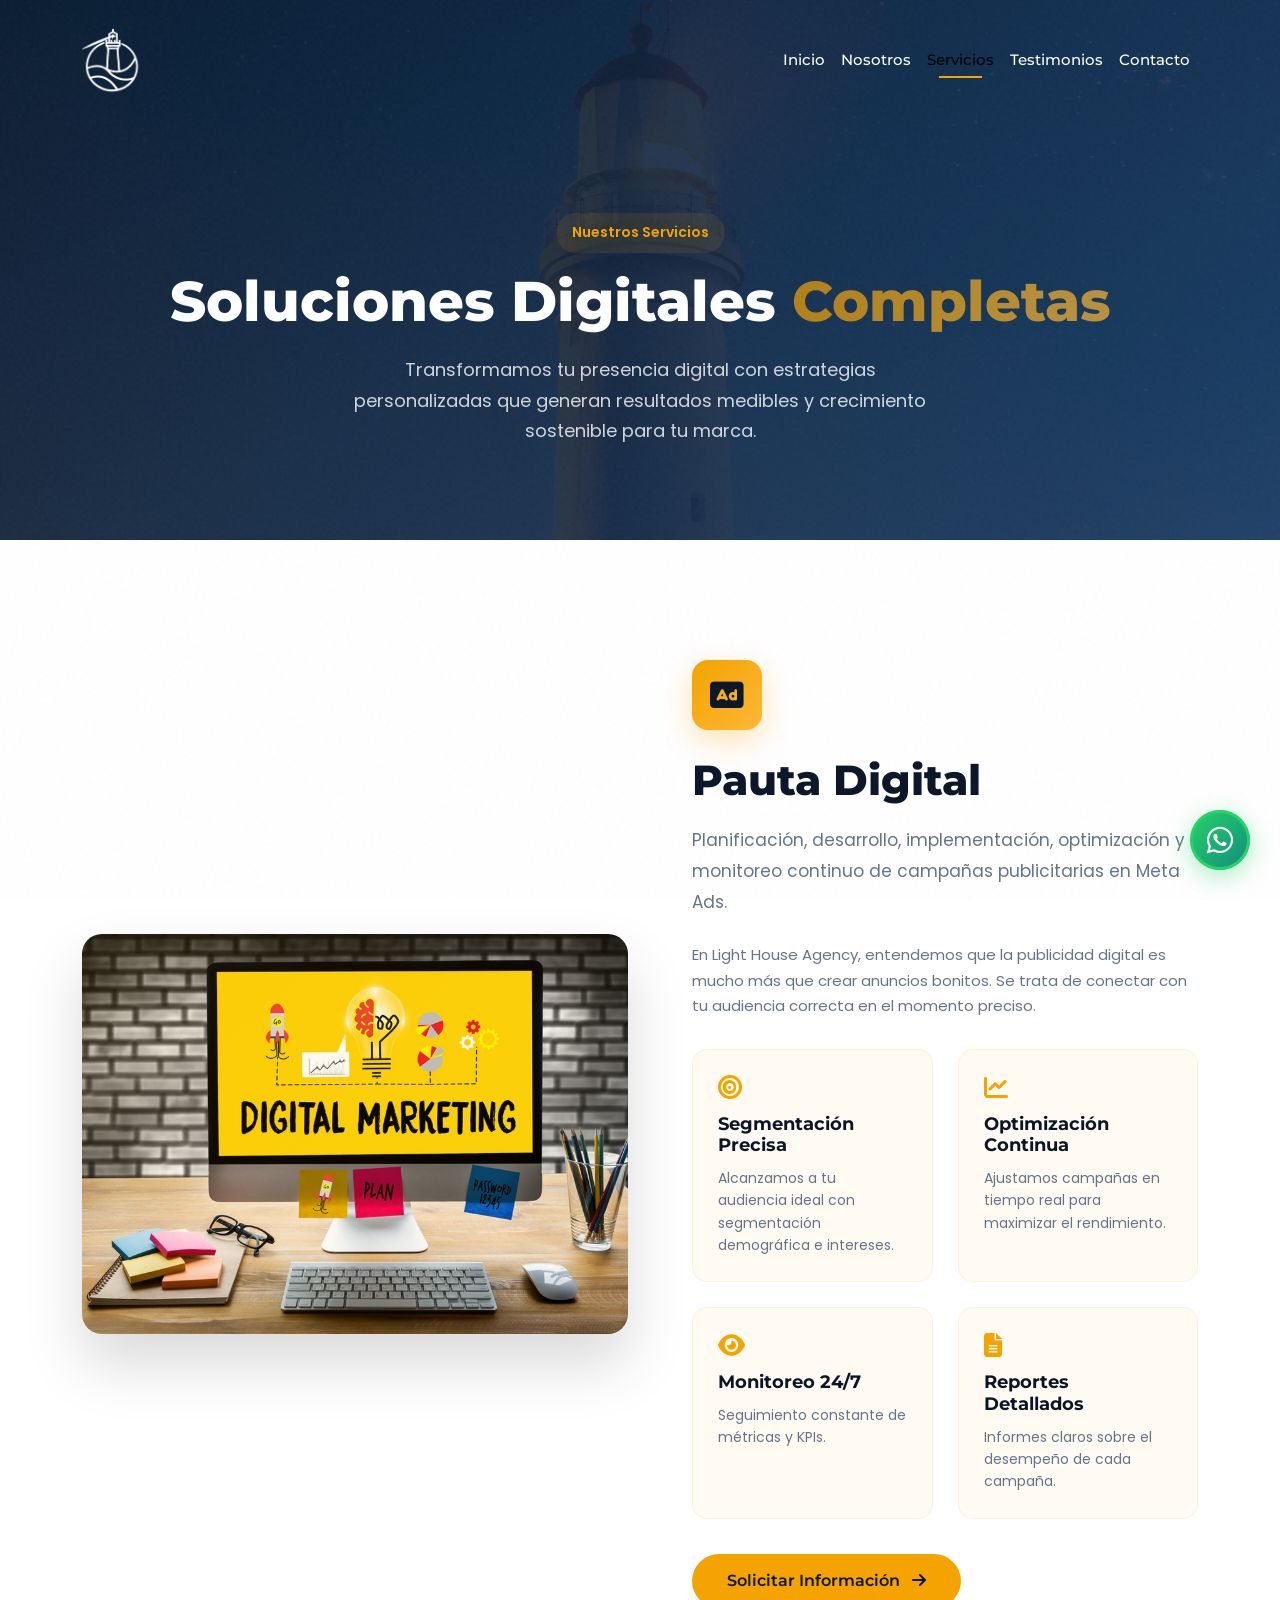
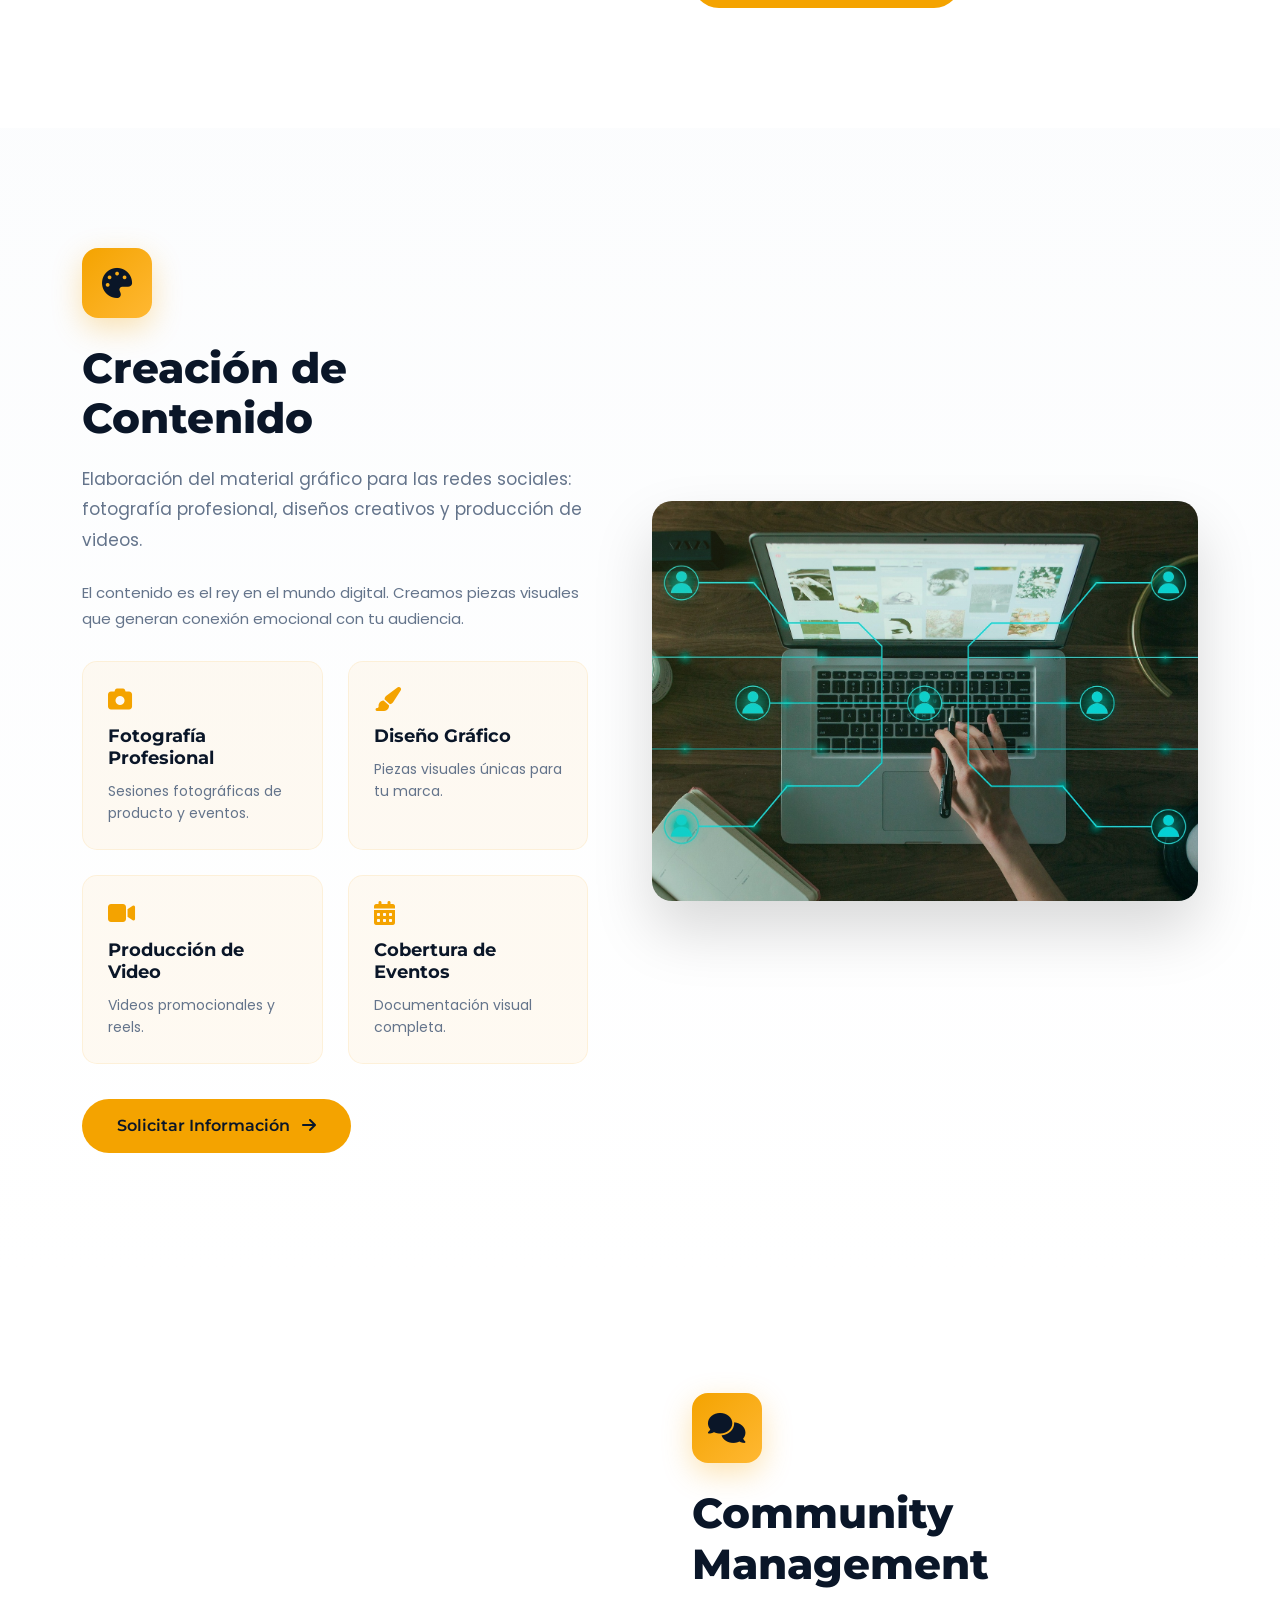
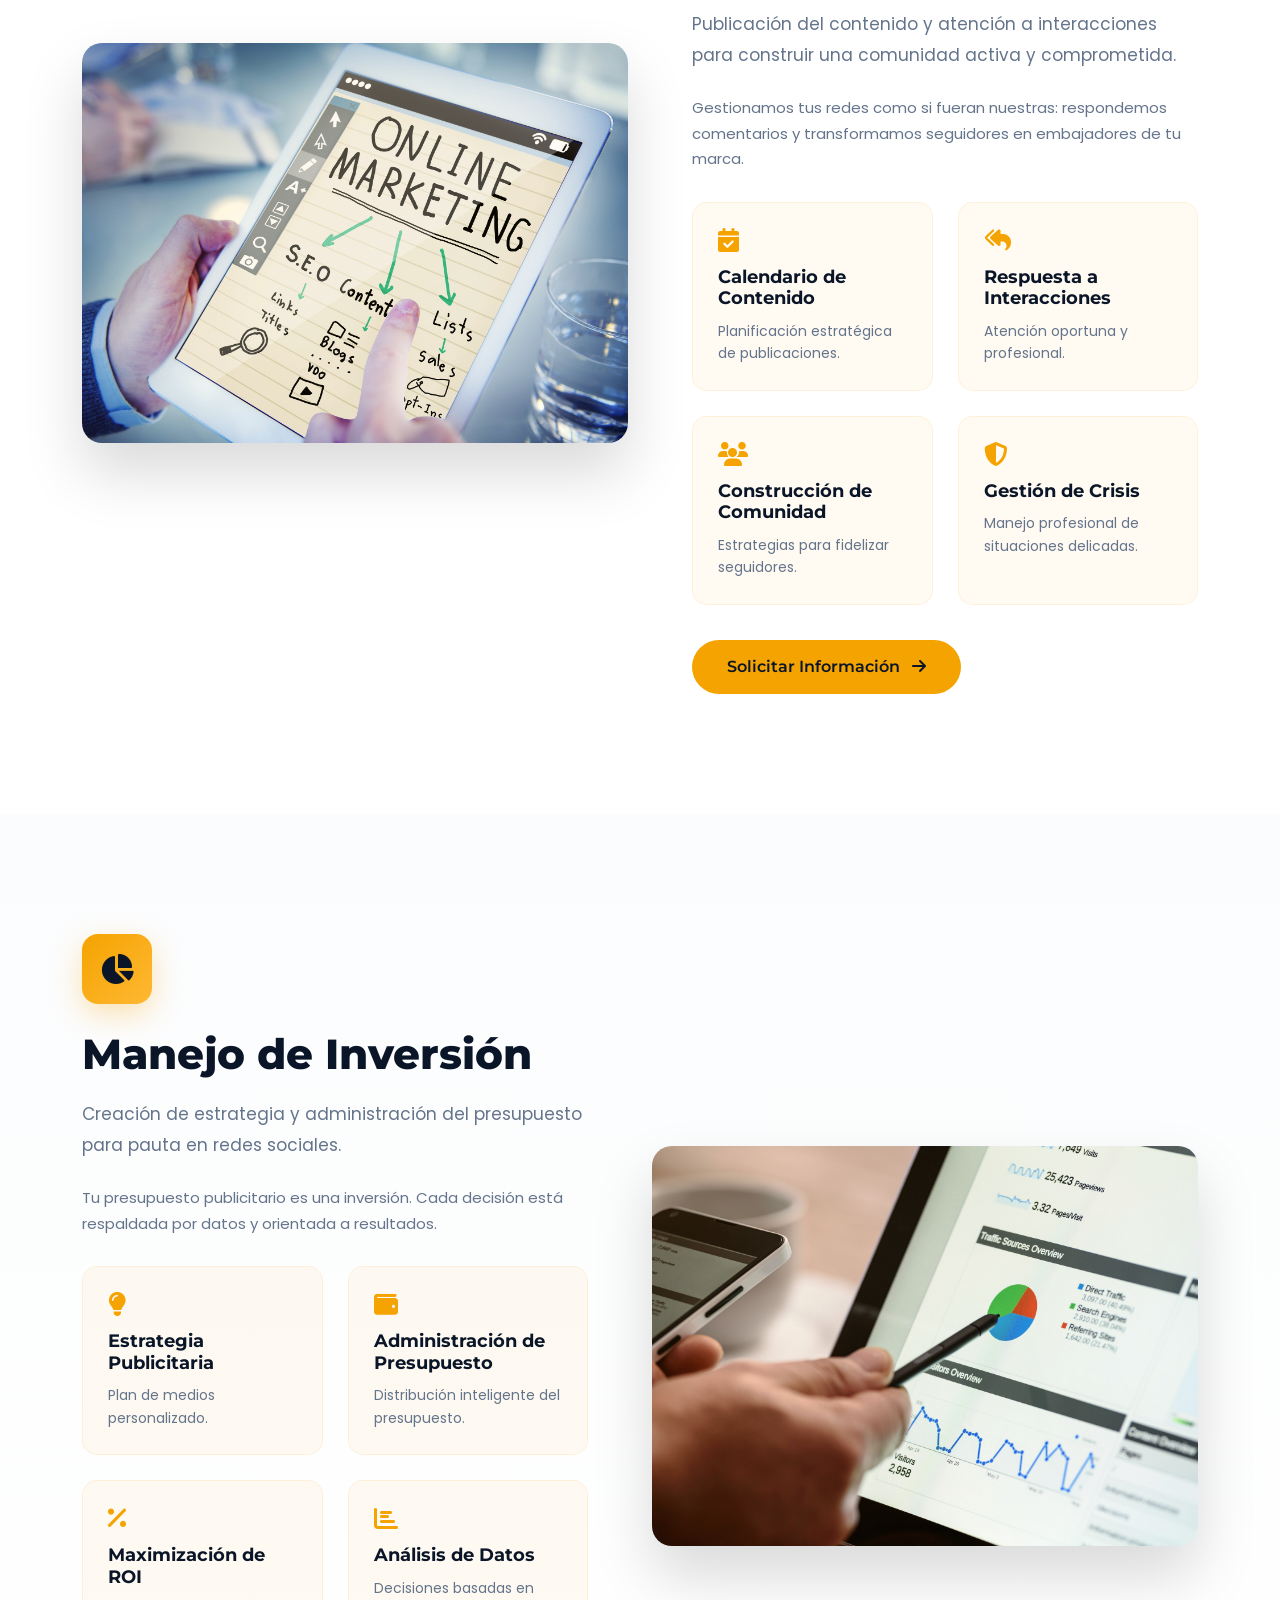
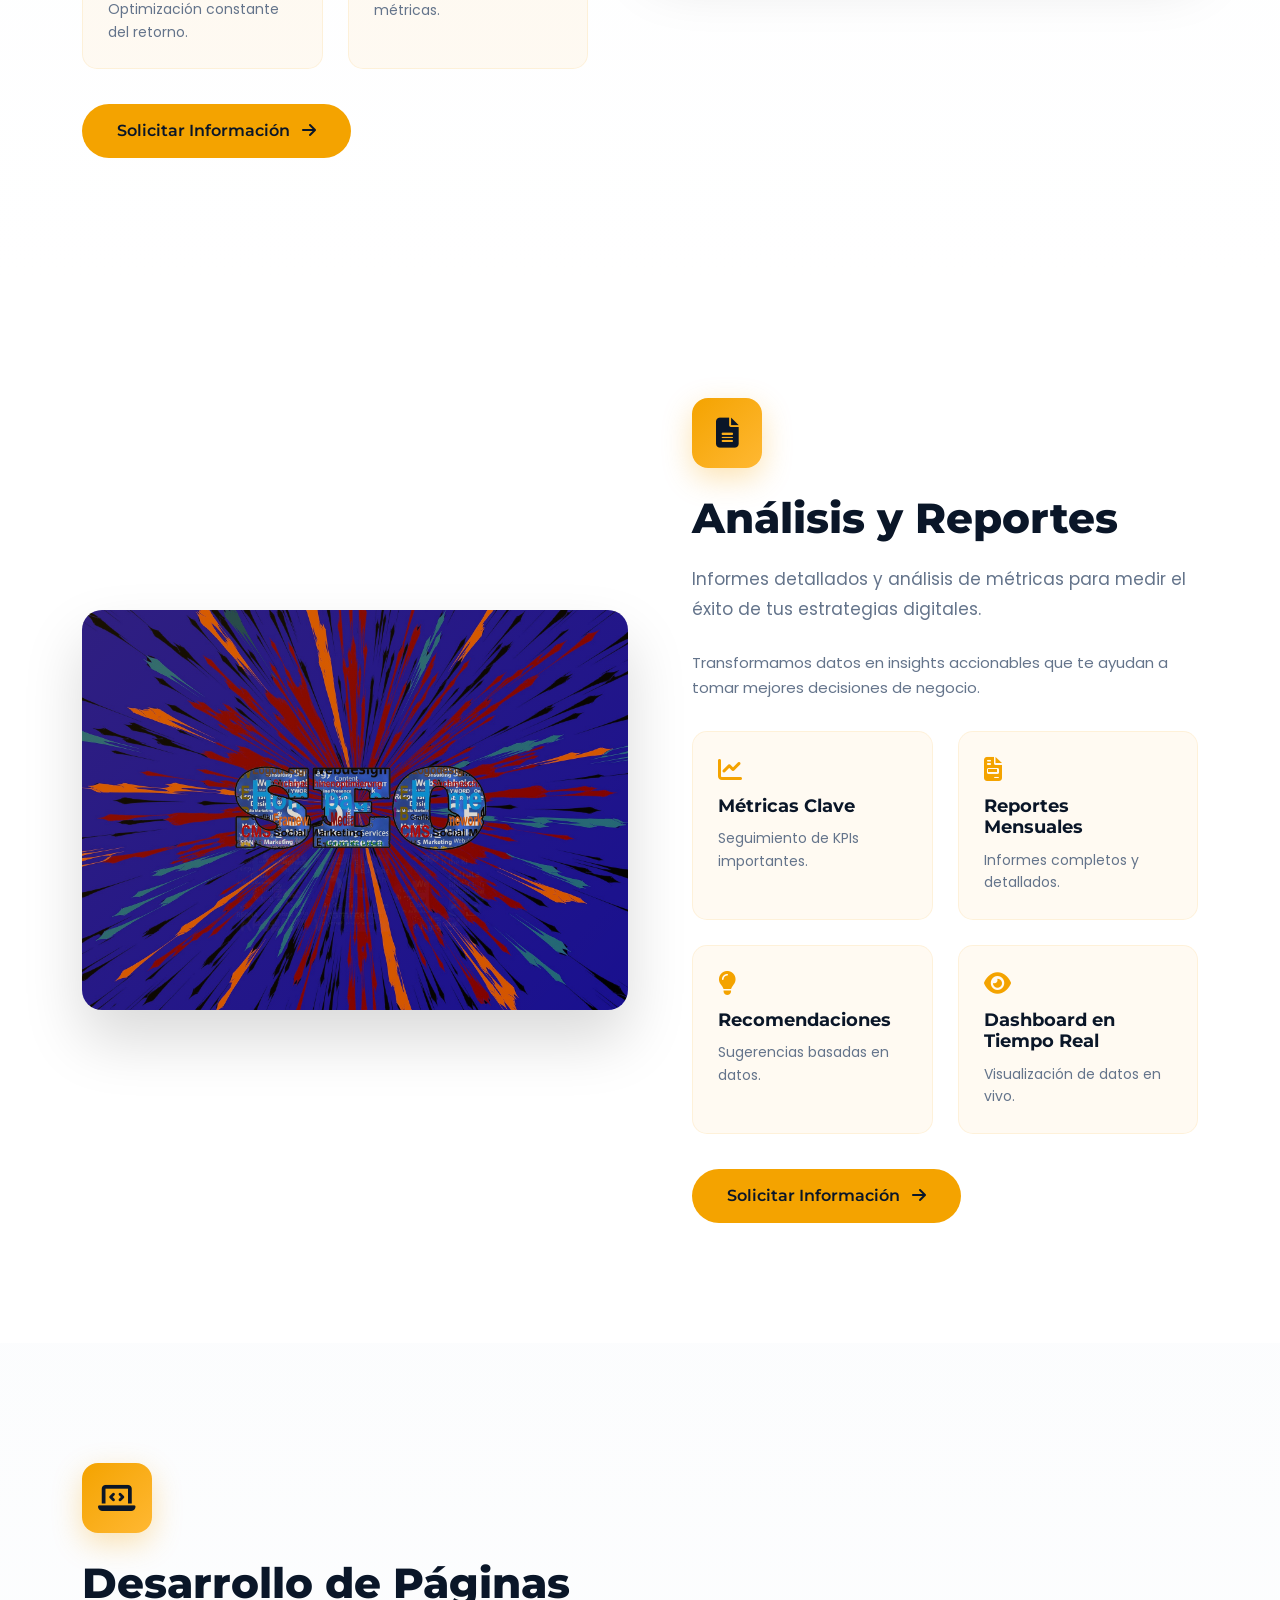
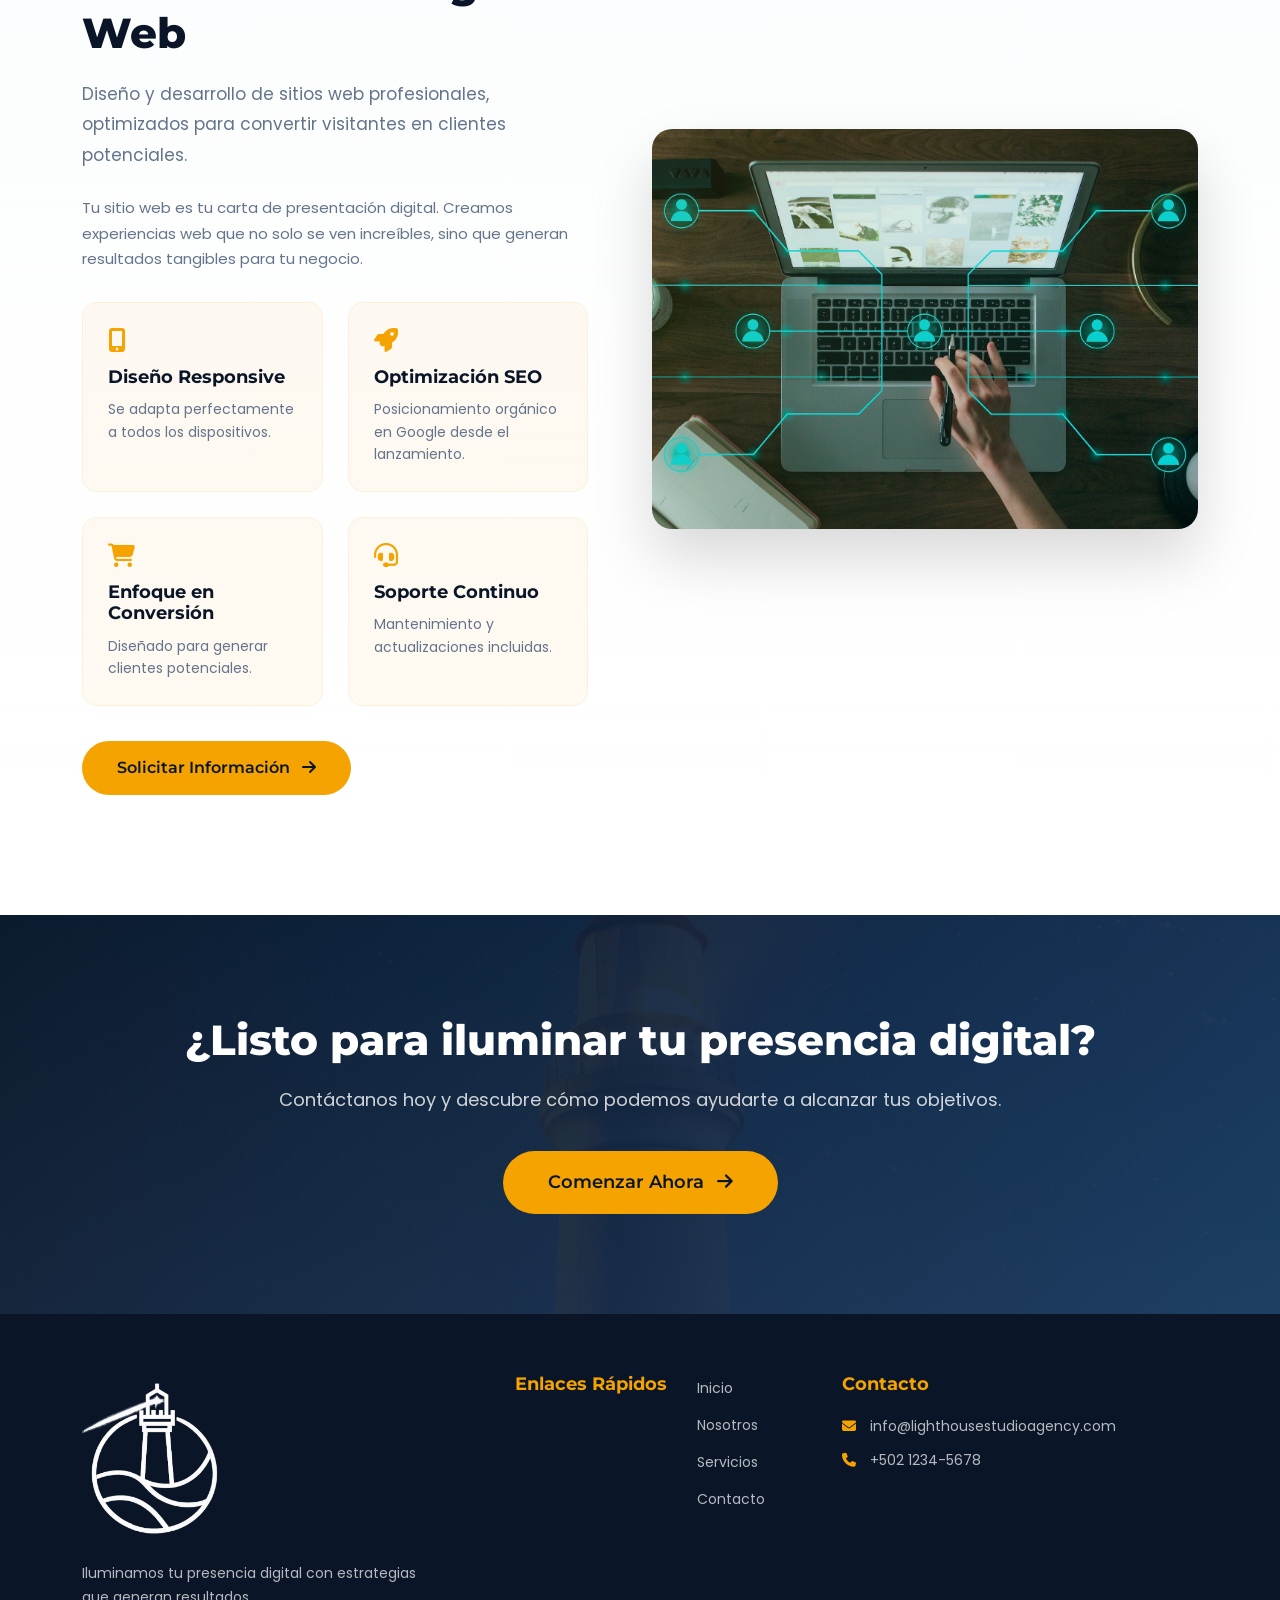
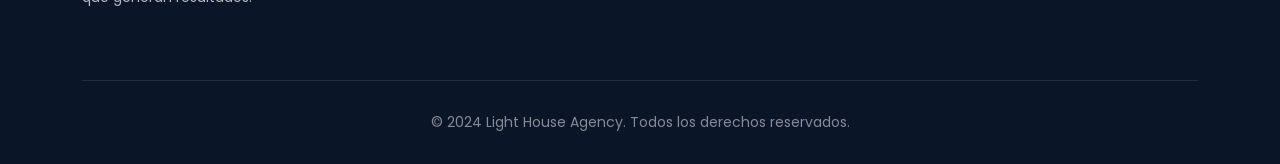
==== commit 7abc1822: "last update host Version final data Light house Studio Agency" ====
--- a/services.html
+++ b/services.html
@@ -13,7 +13,7 @@
 
     <!-- Open Graph / Facebook -->
     <meta property="og:type" content="website">
-    <meta property="og:url" content="https://lighthouseagency.com/services.html">
+    <meta property="og:url" content="https://lighthousestudioagency.com/services.html">
     <meta property="og:title" content="Servicios de Marketing Digital | Light House Agency">
     <meta property="og:description" content="Descubre nuestros servicios: Pauta Digital, Creación de Contenido, Community Management, Google Ads, producción audiovisual y desarrollo web.">
     <meta property="og:image" content="img/logo.png">
@@ -21,13 +21,17 @@
 
     <!-- Twitter -->
     <meta name="twitter:card" content="summary_large_image">
-    <meta name="twitter:url" content="https://lighthouseagency.com/services.html">
+    <meta name="twitter:url" content="https://lighthousestudioagency.com/services.html">
     <meta name="twitter:title" content="Servicios de Marketing Digital | Light House Agency">
     <meta name="twitter:description" content="Descubre nuestros servicios: Pauta Digital, Creación de Contenido, Community Management, Google Ads, producción audiovisual y desarrollo web.">
     <meta name="twitter:image" content="img/logo.png">
 
     <!-- Canonical -->
-    <link rel="canonical" href="https://lighthouseagency.com/services.html">
+    <link rel="canonical" href="https://lighthousestudioagency.com/services.html">
+
+    <!-- Favicon -->
+    <link rel="icon" type="image/png" href="img/logo.png">
+    <link rel="apple-touch-icon" href="img/logo.png">
 
     <!-- Google Fonts -->
     <link rel="preconnect" href="https://fonts.googleapis.com">
@@ -61,7 +65,7 @@
       "provider": {
         "@type": "LocalBusiness",
         "name": "Light House Agency",
-        "url": "https://lighthouseagency.com",
+        "url": "https://lighthousestudioagency.com",
         "telephone": "+50235971926",
         "address": {
           "@type": "PostalAddress",
@@ -527,7 +531,7 @@
                 <div class="col-lg-4">
                     <div class="footer-contact">
                         <h4>Contacto</h4>
-                        <p><i class="fas fa-envelope"></i> info@lighthouseagency.com</p>
+                        <p><i class="fas fa-envelope"></i> info@lighthousestudioagency.com</p>
                         <p><i class="fas fa-phone"></i> +502 1234-5678</p>
                     </div>
                 </div>
@@ -543,5 +547,16 @@
     
     <!-- Custom JS -->
     <script src="js/main.js"></script>
+
+    <!-- WhatsApp Floating Button -->
+    <div class="whatsapp-float" id="whatsappFloat">
+        <div class="whatsapp-tooltip" id="whatsappTooltip">
+            <span>+502 3597-1926</span>
+            <p>¡Escríbenos por WhatsApp!</p>
+        </div>
+        <a href="https://wa.me/50235971926?text=Hola,%20necesito%20información%20sobre%20sus%20servicios" target="_blank" class="whatsapp-btn">
+            <i class="fab fa-whatsapp"></i>
+        </a>
+    </div>
 </body>
 </html>
--- a/css/style.css
+++ b/css/style.css
@@ -1024,6 +1024,29 @@
     margin-bottom: 40px;
 }
 
+.about-header-container {
+    text-align: center;
+    margin-bottom: 40px;
+}
+
+.about-header-container .section-header {
+    margin-bottom: 20px;
+}
+
+.about-header-container .section-header .section-title {
+    font-size: 48px;
+    font-weight: 700;
+}
+
+.about-intro {
+    color: rgba(255, 255, 255, 0.8);
+    font-size: 18px;
+    max-width: 700px;
+    margin: 0 auto 50px auto;
+    line-height: 1.6;
+    text-align: center;
+}
+
 .about-carousel-container {
     position: relative;
     z-index: 10;
@@ -1068,7 +1091,7 @@
     position: absolute;
     width: 100%;
     left: 0;
-    padding: 0 40px;
+    padding: 0 5%;
 }
 
 .about-slide.active {
@@ -1076,6 +1099,28 @@
     visibility: visible;
     pointer-events: auto;
     position: relative;
+    flex-direction: row;
+    justify-content: space-between;
+}
+
+.about-slide-image-wrapper {
+    flex: 0 0 45%;
+    position: relative;
+    max-width: 500px;
+}
+
+.about-slide-content {
+    flex: 0 0 48%;
+    text-align: left;
+    max-width: 550px;
+}
+
+.about-section .section-header {
+    text-align: center;
+}
+
+.about-section .section-header .section-title {
+    width: 100%;
 }
 
 .about-slide-image-wrapper {
@@ -1383,7 +1428,7 @@
 .services-carousel-container {
     position: relative;
     z-index: 10;
-    padding-top: 200px;
+    padding-top: 40px;
 }
 
 .services-carousel-container.is-pinned {
@@ -2325,6 +2370,249 @@
 @media (max-width: 768px) {
     .testimonial-card { flex: 0 0 300px; padding: 30px 20px; }
     .testimonial-text { font-size: 14px; }
+}
+
+/* ===================================
+   Services Cards Section (Flip Cards)
+   =================================== */
+.services-cards-section {
+    position: relative;
+    padding: 80px 0;
+    background: var(--color-blue-dark);
+    overflow: hidden;
+}
+
+.services-cards-bg {
+    position: absolute;
+    top: 0; left: 0;
+    width: 100%; height: 100%;
+    background: linear-gradient(135deg, rgba(15, 25, 45, 0.7) 0%, rgba(25, 35, 60, 0.6) 100%),
+                url('../img/faro-servicios.jpg');
+    background-size: contain;
+    background-position: center center;
+    background-repeat: no-repeat;
+}
+
+.services-cards-section .section-header {
+    position: relative;
+    z-index: 10;
+}
+
+.services-cards-section .section-badge {
+    color: #F4A300;
+}
+
+.services-cards-section .section-title {
+    color: #fff;
+    font-size: 42px;
+    font-weight: 700;
+}
+
+.services-cards-section .section-description {
+    color: rgba(255, 255, 255, 0.8);
+    margin-bottom: 50px;
+    position: relative;
+    z-index: 10;
+}
+
+.services-cards-grid {
+    display: grid;
+    grid-template-columns: repeat(3, 1fr);
+    gap: 30px;
+    position: relative;
+    z-index: 10;
+}
+
+.service-card {
+    display: block;
+    text-decoration: none;
+    perspective: 1000px;
+    height: 300px;
+}
+
+.service-card-inner {
+    position: relative;
+    width: 100%;
+    height: 100%;
+    transition: transform 0.6s cubic-bezier(0.4, 0, 0.2, 1);
+    transform-style: preserve-3d;
+}
+
+.service-card:hover .service-card-inner {
+    transform: rotateY(180deg);
+}
+
+.service-card-front,
+.service-card-back {
+    position: absolute;
+    width: 100%;
+    height: 100%;
+    backface-visibility: hidden;
+    border-radius: 20px;
+    display: flex;
+    flex-direction: column;
+    align-items: center;
+    justify-content: center;
+    padding: 30px;
+    text-align: center;
+}
+
+.service-card-front {
+    background: linear-gradient(135deg, rgba(30, 30, 50, 0.9) 0%, rgba(20, 20, 40, 0.9) 100%);
+    border: 1px solid rgba(244, 163, 0, 0.2);
+    box-shadow: 0 10px 40px rgba(0, 0, 0, 0.3);
+}
+
+.service-card-front::before {
+    content: '';
+    position: absolute;
+    top: 0;
+    left: 0;
+    right: 0;
+    bottom: 0;
+    border-radius: 20px;
+    background: linear-gradient(135deg, rgba(244, 163, 0, 0.1) 0%, transparent 50%);
+    pointer-events: none;
+}
+
+.service-card-icon {
+    width: 80px;
+    height: 80px;
+    border-radius: 50%;
+    background: linear-gradient(135deg, #F4A300, #FFB833);
+    display: flex;
+    align-items: center;
+    justify-content: center;
+    margin-bottom: 20px;
+    box-shadow: 0 10px 30px rgba(244, 163, 0, 0.4);
+}
+
+.service-card-icon i {
+    font-size: 32px;
+    color: #000;
+}
+
+.service-card-title {
+    color: var(--color-white);
+    font-size: 18px;
+    font-weight: 600;
+    font-family: 'Montserrat', sans-serif;
+}
+
+.service-card-back {
+    background: rgba(255, 255, 255, 0.98);
+    transform: rotateY(180deg);
+    color: #1a1a2e;
+    position: relative;
+    overflow: hidden;
+}
+
+.service-card-back::before {
+    content: '';
+    position: absolute;
+    top: 0;
+    left: 0;
+    right: 0;
+    bottom: 0;
+    background-size: cover;
+    background-position: center center;
+    background-repeat: no-repeat;
+    opacity: 0.2;
+    z-index: 0;
+}
+
+/* Watermark images for each service */
+.service-card[data-service="pauta-digital"] .service-card-back::before {
+    background-image: url('../img/marketingdigital.jpg');
+}
+
+.service-card[data-service="creacion-contenido"] .service-card-back::before {
+    background-image: url('../img/trabajopc.jpg');
+}
+
+.service-card[data-service="community-management"] .service-card-back::before {
+    background-image: url('../img/online.jpg');
+}
+
+.service-card[data-service="manejo-inversion"] .service-card-back::before {
+    background-image: url('../img/estadisticas.jpg');
+}
+
+.service-card[data-service="analisis-reportes"] .service-card-back::before {
+    background-image: url('../img/busqueda.png');
+}
+
+.service-card[data-service="desarrollo-web"] .service-card-back::before {
+    background-image: url('../img/trabajopc.jpg');
+}
+
+.service-card-back > * {
+    position: relative;
+    z-index: 1;
+}
+
+.service-card-back h3 {
+    color: #1a1a2e;
+    font-size: 20px;
+    font-weight: 700;
+    margin-bottom: 15px;
+    font-family: 'Montserrat', sans-serif;
+}
+
+.service-card-back p {
+    color: #4a4a6a;
+    font-size: 14px;
+    line-height: 1.6;
+    margin-bottom: 20px;
+}
+
+.service-card-link {
+    color: #F4A300;
+    font-weight: 600;
+    font-size: 14px;
+    display: flex;
+    align-items: center;
+    gap: 8px;
+}
+
+.service-card-link i {
+    font-size: 12px;
+    transition: transform 0.3s;
+}
+
+.service-card:hover .service-card-link i {
+    transform: translateX(5px);
+}
+
+.service-card-link {
+    font-weight: 600;
+    font-size: 14px;
+    display: flex;
+    align-items: center;
+    gap: 8px;
+}
+
+.service-card-link i {
+    transition: transform 0.3s ease;
+}
+
+.service-card:hover .service-card-link i {
+    transform: translateX(5px);
+}
+
+@media (max-width: 992px) {
+    .services-cards-grid {
+        grid-template-columns: repeat(2, 1fr);
+    }
+}
+
+@media (max-width: 576px) {
+    .services-cards-grid {
+        grid-template-columns: 1fr;
+    }
+    .service-card {
+        height: 280px;
+    }
 }
 
 /* ===================================
